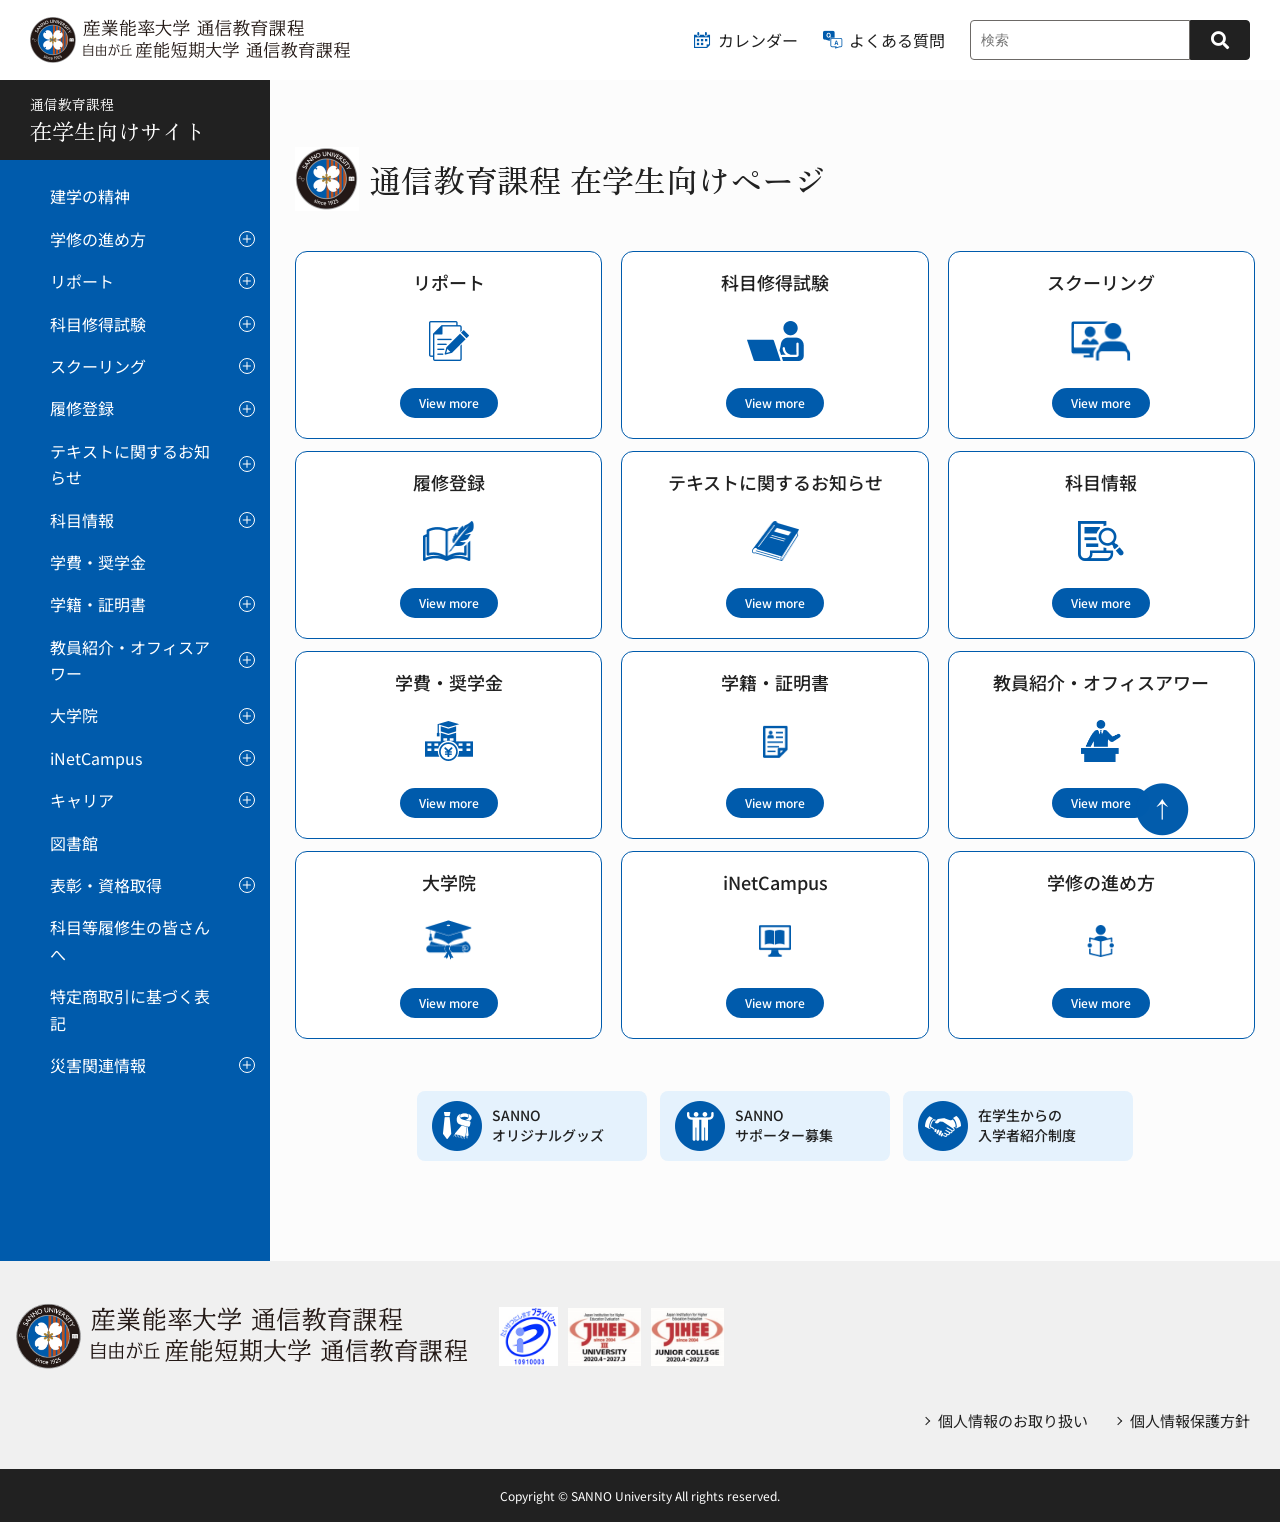
==== tukyo/tukyo_current/index.html @ fc16f542 "first commit" ====
<!DOCTYPE html>
<html>
<head>
<meta charset="utf-8">
<meta name="viewport" content="width=device-width,initial-scale=1">

<meta name="copyright" content="Copyright &copy; SANNO University. All rights reserved.">
<meta http-equiv="X-UA-Compatible" content="IE=Edge">

<meta name="description" content="本気で卒業をめざすなら卒業率トップクラスのSANNOで！卒業率は約7割！スクーリングは土日2日間完結型で、忙しい社会人の方も都合に合わせて学習できるオンライン学習も充実。基本費用を全て含めた年間20万円のリーズナブルな学費！" />
<meta name="keywords" content="産業能率大学,産能大学,産能大,自由が丘産能短期大学,自由が丘産能短大,産能短大,SANNO,マネジメント,ビジネス,スキルアップ,卒業率,学費,オンライン" />
<meta name="copyright" content="" />

<title>｜通信教育課程 | 産業能率大学・自由が丘産能短期大学</title>
<meta property="og:title" content="まずは2年間チャレンジ！｜通信教育課程 | 産業能率大学・自由が丘産能短期大学" />
<meta property="og:type" content="website" />
<meta property="og:description" content="本気で卒業をめざすなら卒業率トップクラスのSANNOで！卒業率は約7割！スクーリングは土日2日間完結型で、忙しい社会人の方も都合に合わせて学習できるオンライン学習も充実。基本費用を全て含めた年間20万円のリーズナブルな学費！" />
<meta property="og:url" content="/index.html" />
<meta property="og:image" content="cpir4n00000000og-img/20240308_SANNO_1054_OGP2.jpg" />
<meta property="og:site_name" content="通信教育課程 | 産業能率大学・自由が丘産能短期大学" />
<meta name="twitter:card" content="summary_large_image" />
<meta name="twitter:description" content="本気で卒業をめざすなら卒業率トップクラスのSANNOで！卒業率は約7割！スクーリングは土日2日間完結型で、忙しい社会人の方も都合に合わせて学習できるオンライン学習も充実。基本費用を全て含めた年間20万円のリーズナブルな学費！" />
<meta name="twitter:title" content="まずは2年間チャレンジ！｜通信教育課程 | 産業能率大学・自由が丘産能短期大学" />
<meta name="twitter:image" content="https://www.sanno.ac.jp/cpir4n00000000og-img/20240308_SANNO_1054_OGP.jpg" />
<meta name="viewport" content="width=device-width, initial-scale=1">
<meta name="author" content="SANNO University">
<meta name="format-detection" content="telephone=no">







<script src="https://code.jquery.com/jquery-3.7.0.min.js" integrity="sha256-2Pmvv0kuTBOenSvLm6bvfBSSHrUJ+3A7x6P5Ebd07/g=" crossorigin="anonymous"></script>

<link rel="preconnect" href="https://fonts.googleapis.com">
<link rel="preconnect" href="https://fonts.gstatic.com" crossorigin>
<link href="https://fonts.googleapis.com/css2?family=Noto+Sans+JP:wght@400;500;600;700&family=Noto+Serif+JP:wght@400;500;600;700&family=Roboto:wght@400;500;700&family=M+PLUS+1p:wght@400;500;600;700&family=Zen+Old+Mincho:wght@400;500;600;700&display=swap" rel="stylesheet">
<link href="https://use.fontawesome.com/releases/v5.15.4/css/all.css" rel="stylesheet">



<link rel="stylesheet" type="text/css" href="/tukyo/css/ress.css" media="all">

<!--<link rel="stylesheet" type="text/css" href="/tukyo/css/megamenu.css">-->
<link rel="stylesheet" type="text/css" href="/tukyo/css/style.css" media="all">
<link rel="stylesheet" media="screen and (max-width: 767px)" href="/tukyo/css/style_sp.css" type="text/css" />
<link rel="stylesheet" type="text/css" href="/tukyo/css/hf.css" media="all">
<link rel="stylesheet" media="screen and (max-width: 767px)" href="/tukyo/css/hf_sp.css" type="text/css" />

<link rel="stylesheet" type="text/css" href="/tukyo/css/com.css" media="all">
<link rel="stylesheet" media="screen and (max-width: 767px)" href="/tukyo/css/com_sp.css" type="text/css" />

<link rel="stylesheet" type="text/css" href="/tukyo/tukyo_current/css/current.css" media="all">
<link rel="stylesheet" media="screen and (max-width: 767px)" href="/tukyo/tukyo_current/css/current_sp.css" type="text/css" />

<link rel="stylesheet" type="text/css" href="/tukyo/tukyo_current/css/sidemenu.css" media="all">
    

<link rel="stylesheet" href="/tukyo/css/print.css" media="print" />


<!--Media_UserAgent-->
<script src="https://cdn.jsdelivr.net/npm/viewport-extra@2.0.1/dist/iife/viewport-extra.min.js" defer></script>
<script>
    document.addEventListener('DOMContentLoaded', function() {
        var ua = navigator.userAgent
        var isSmartPhone = ua.indexOf('iPhone') > -1 ||
            (ua.indexOf('Android') > -1 && ua.indexOf('Mobile') > -1)
        var isTablet = !isSmartPhone && (
            ua.indexOf('iPad') > -1 ||
            (ua.indexOf('Macintosh') > -1 && 'ontouchend' in document) ||
            ua.indexOf('Android') > -1
        )
        if (isTablet) ViewportExtra.setContent({ minWidth: 1360 })
        })
</script>

<script type="text/javascript" src="/tukyo/common/hf.js"></script>

</head>

<body>



<!--<script>header();</script>-->

<header class="global_head">
    <div class="header_cont">
        <a href="" class="header_logo"><img src="/tukyo/tukyo_current/img/common/h_logo.png" alt=""></a>
        <ul class="h_links">
            <li><a href="" class="h_link01"><span><img src="/tukyo/tukyo_current/img/common/h_calendar.png" alt=""></span>カレンダー</a></li>
            <li><a href="" class="h_link02"><span><img src="/tukyo/tukyo_current/img/common/h_faq.png" alt=""></span>よくある質問</a></li>
        </ul>
        <div id="sb-search" class="sb-search">
            <form method="get" action="https://www.google.co.jp/search" class="searchform">
              <input class="sb-search-input " onkeyup="buttonUp();" placeholder="検索" onblur="monkey();" type="search" value="" name="q" id="search">
                    <input type="hidden" name="ie" value="UTF-8">
                    <input type="hidden" name="oe" value="UTF-8">
                    <input type="hidden" name="hl" value="ja">
                    <input type="hidden" name="sitesearch" value="www.sanno.ac.jp/tukyo/tukyo_current">
                    <button type="submit" class="sb-search-submit">
                        <i class="fa fa-search"></i>
                </button>
            </form>
        </div>
    </div>
</header>

<aside id="sidemenu" class="scroll">
    
    
    <div class="btn-menu_wrap">
    <button class="btn-menu" aria-label="メニューを開く">
        <span></span>
        <span></span>
        <span></span>
    </button>
    </div>
    
    
    
    <nav id="global-nav">
        <div class="sidemenu_heading">
            <p class="tit"><span>通信教育課程</span>在学生向けサイト</p>
        </div>
        <ul>
            <li><a href="#">建学の精神</a></li>
            <li class="sub-menu">
                <a href="" class="sub-menu-head">学修の進め方<span class="sub-menu-head_ic"></span></a>
                <ul class="sub-menu-nav">
                    <li><a href="">教育方針3つのポリシー</a>
                        <ul>
                            <li><a href="">大学</a></li>
                            <li><a href="">短大</a></li>
                        </ul>
                    </li>
                    <li><a href="">通信教育での学修</a>
                        <ul>
                            <li><a href="">スタートアップガイド</a></li>
                            <li><a href="">学習のしおり</a></li>
                            <li><a href="">シラバス</a></li>
                            <li><a href="">学習計画の作り方</a></li>
                            <li><a href="">単位習得方法と卒業要件</a></li>
                        </ul>
                    </li>
                    <li><a href="">研究倫理教育</a></li>
                </ul>
            </li>
            <li class="sub-menu">
                <a href="#" class="sub-menu-head">リポート<span class="sub-menu-head_ic"></span></a>
                <ul class="sub-menu-nav">
                    <li><a href=""></a></li>
                    <li><a href=""></a></li>
                </ul>
            </li>
            <li class="sub-menu">
                <a href="" class="sub-menu-head">科目修得試験<span class="sub-menu-head_ic"></span></a>
                <ul class="sub-menu-nav">
                    <li><a href=""></a></li>
                    <li><a href=""></a></li>
                </ul>
            </li>
            <li class="sub-menu">
                <a href="" class="sub-menu-head">スクーリング<span class="sub-menu-head_ic"></span></a>
                <ul class="sub-menu-nav">
                    <li><a href=""></a></li>
                    <li><a href=""></a></li>
                </ul>
            </li>
            <li class="sub-menu">
                <a href="" class="sub-menu-head">履修登録<span class="sub-menu-head_ic"></span></a>
                <ul class="sub-menu-nav">
                    <li><a href=""></a></li>
                    <li><a href=""></a></li>
                </ul>
            </li>
            <li class="sub-menu">
                <a href="" class="sub-menu-head">テキストに関するお知らせ<span class="sub-menu-head_ic"></span></a>
                <ul class="sub-menu-nav">
                    <li><a href=""></a></li>
                    <li><a href=""></a></li>
                </ul>
            </li>
            <li class="sub-menu">
                <a href="" class="sub-menu-head">科目情報<span class="sub-menu-head_ic"></span></a>
                <ul class="sub-menu-nav">
                    <li><a href=""></a></li>
                    <li><a href=""></a></li>
                </ul>
            </li>
            <li class="sub-menu">
                <a href="" class="sub-menu-head">学費・奨学金</a>
                <ul class="sub-menu-nav">
                    <li><a href=""></a></li>
                    <li><a href=""></a></li>
                </ul>
            </li>
            <li class="sub-menu">
                <a href="" class="sub-menu-head">学籍・証明書<span class="sub-menu-head_ic"></span></a>
                <ul class="sub-menu-nav">
                    <li><a href=""></a></li>
                    <li><a href=""></a></li>
                </ul>
            </li>
            <li class="sub-menu">
                <a href="" class="sub-menu-head">教員紹介・オフィスアワー<span class="sub-menu-head_ic"></span></a>
                <ul class="sub-menu-nav">
                    <li><a href=""></a></li>
                    <li><a href=""></a></li>
                </ul>
            </li>
            <li class="sub-menu">
                <a href="" class="sub-menu-head">大学院<span class="sub-menu-head_ic"></span></a>
                <ul class="sub-menu-nav">
                    <li><a href=""></a></li>
                    <li><a href=""></a></li>
                </ul>
            </li>
            <li class="sub-menu">
                <a href="" class="sub-menu-head">iNetCampus<span class="sub-menu-head_ic"></span></a>
                <ul class="sub-menu-nav">
                    <li><a href=""></a></li>
                    <li><a href=""></a></li>
                </ul>
            </li>
            <li class="sub-menu">
                <a href="" class="sub-menu-head">キャリア<span class="sub-menu-head_ic"></span></a>
                <ul class="sub-menu-nav">
                    <li><a href=""></a></li>
                    <li><a href=""></a></li>
                </ul>
            </li>
            <li><a href="#">図書館</a></li>
            <li class="sub-menu">
                <a href="" class="sub-menu-head">表彰・資格取得<span class="sub-menu-head_ic"></span></a>
                <ul class="sub-menu-nav">
                    <li><a href=""></a></li>
                    <li><a href=""></a></li>
                </ul>
            </li>
            <li><a href="#">科目等履修生の皆さんへ</a></li>
            <li><a href="#">特定商取引に基づく表記</a></li>
            <li class="sub-menu">
                <a href="" class="sub-menu-head">災害関連情報<span class="sub-menu-head_ic"></span></a>
                <ul class="sub-menu-nav">
                    <li><a href=""></a></li>
                    <li><a href=""></a></li>
                </ul>
            </li>
        </ul>
    </nav>
</aside>




 
    <main id="main">
        <div class="inner">
            <div class="top_heading">
                <h1><span><img src="/tukyo/tukyo_current/img/common/logo_unit.png" alt=""></span>通信教育課程 在学生向けページ</h1>
            </div>
            
            
            <ul class="top_links">
                <!--01 リポート-->
                <li><a href="#">
                        <p class="tit match">リポート</p>
                        <div class="ic_img"><img src="/tukyo/tukyo_current/img/top/ic_report.png" alt=""></div>
                        <div class="vmore">View more</div>
                </a></li>
                
                <!--02 科目修得試験-->
                <li><a href="#">
                        <p class="tit match">科目修得試験</p>
                        <div class="ic_img ic_test_img"><img src="/tukyo/tukyo_current/img/top/ic_test.png" alt=""></div>
                        <div class="vmore">View more</div>
                </a></li>
                
                <!--03 スクーリング-->
                <li><a href="#">
                    <p class="tit match">スクーリング</p>
                    <div class="ic_img ic_school_img"><img src="/tukyo/tukyo_current/img/top/ic_schooling.png" alt=""></div>
                    <div class="vmore">View more</div>
                </a></li>
                
                <!--04 履修登録-->
                <li><a href="#">
                    <p class="tit match">履修登録</p>
                    <div class="ic_img ic_regi_img"><img src="/tukyo/tukyo_current/img/top/ic_registration.png" alt=""></div>
                    <div class="vmore">View more</div>
                </a></li>
                
                <!--05 テキストに関するお知らせ-->
                <li><a href="#">
                    <p class="tit match">テキストに関するお知らせ</p>
                    <div class="ic_img ic_text_img"><img src="/tukyo/tukyo_current/img/top/ic_text.png" alt=""></div>
                    <div class="vmore">View more</div>
                </a></li>
                
                <!--06 科目情報-->
                <li><a href="#">
                    <p class="tit match">科目情報</p>
                    <div class="ic_img ic_kamoku_img"><img src="/tukyo/tukyo_current/img/top/ic_kamoku.png" alt=""></div>
                    <div class="vmore">View more</div>
                </a></li>
                
                <!--07 学費・奨学-->
                <li><a href="#">
                    <p class="tit match">学費・奨学金</p>
                    <div class="ic_img ic_tuition_img"><img src="/tukyo/tukyo_current/img/top/ic_tuition.png" alt=""></div>
                    <div class="vmore">View more</div>
                </a></li>
                
                <!--08 学籍・証明書-->
                <li><a href="#">
                    <p class="tit match">学籍・証明書</p>
                    <div class="ic_img"><img src="/tukyo/tukyo_current/img/top/ic_enroll.png" alt=""></div>
                    <div class="vmore">View more</div>
                </a></li>
                
                <!--09 教員紹介・オフィスアワー-->
                <li><a href="#">
                    <p class="tit match">教員紹介・オフィスアワー</p>
                    <div class="ic_img"><img src="/tukyo/tukyo_current/img/top/ic_faculty.png" alt=""></div>
                    <div class="vmore">View more</div>
                </a></li>
                
                <!--10 大学院-->
                <li><a href="#">
                    <p class="tit match">大学院</p>
                    <div class="ic_img ic_graduate_img"><img src="/tukyo/tukyo_current/img/top/ic_graduate.png" alt=""></div>
                    <div class="vmore">View more</div>
                </a></li>
                
                <!--11 iNetCampus-->
                <li><a href="#">
                    <p class="tit match">iNetCampus</p>
                    <div class="ic_img"><img src="/tukyo/tukyo_current/img/top/ic_inet.png" alt=""></div>
                    <div class="vmore">View more</div>
                </a></li>
                
                <!--12 学修の進め方-->
                <li><a href="#">
                    <p class="tit match">学修の進め方</p>
                    <div class="ic_img"><img src="/tukyo/tukyo_current/img/top/ic_studyguide.png" alt=""></div>
                    <div class="vmore">View more</div>
                </a></li>
            </ul>
            
            
            <ul class="btn_links">
                <li><a href="">
                    <div class="btn_links_img"><img src="/tukyo/tukyo_current/img/top/ic_goods.png" alt=""></div>
                    <p>SANNO<br>オリジナルグッズ</p>
                </a></li>
                <li><a href="">
                    <div class="btn_links_img"><img src="/tukyo/tukyo_current/img/top/ic_supporter.png" alt=""></div>
                    <p>SANNO<br>サポーター募集</p>
                </a></li>
                <li><a href="">
                    <div class="btn_links_img"><img src="/tukyo/tukyo_current/img/top/ic_intro.png" alt=""></div>
                    <p>在学生からの<br>入学者紹介制度</p>
                </a></li>
            </ul>
        
        </div>
        
    </main>





<script>footer();</script>

<div class="top_btn_container">
    <div class="top_btn_sub">
        <div id="pageTop"><a href="#"><img src="/tukyo/img/common/page_top.png" alt=""></a></div>
    </div>
</div>

<footer>
    <div class="inner">
        <div class="ft_cont">
            <div class="ft_cont_l">
                <div class="ft_logo"><img src="/tukyo/img/common/h_logo.png" alt="産業能率大学 通信教育課程　自由が丘　産能短期大学　通信教育課程"></div>
                
                <div class="marks">
                    <div class="p_mark"><img src="/tukyo/img/common/privacy.jpg" alt="プライバシーマーク"></div>
                    <div class="jihee"><img src="/tukyo/img/common/jihee01.png" alt="JIHEE"></div>
                    <div class="jihee"><img src="/tukyo/img/common/jihee02.png" alt="JIHEE"></div>
                </div>
                
            </div>
            <div class="ft_cont_r">
                <ul class="ft_menu">
                    <li>
                        <ul class="ft_sub_menu">
                            <li><a href="">個人情報のお取り扱い</a></li>
                            <li><a href="">個人情報保護方針</a></li>
                        </ul>
                    </li>
                </ul>
            </div>
        </div>
    </div>
    
    <div class="copy_right">
        <div class="inner">
            <p>Copyright © SANNO University All rights reserved.</p>
        </div>
    </div>
    
    <div class="btmlinks scroll">
        <ul>
            <li><a href=""><div><img src="/tukyo/img/common/sidelink01.png" alt=""></div><span>資料請求</span></a></li>
            <li><a href=""><div><img src="/tukyo/img/common/sidelink02.png" alt=""></div><span>入学説明会</span></a></li>
            <li><a href=""><div><img src="/tukyo/img/common/sidelink03.png" alt=""></div><span>ネット出願</span></a></li>
        </ul>
    </div>
    
</footer>
<script type="text/javascript" src="/tukyo/js/common.js"></script>
<script type="text/javascript" src="/tukyo/js/top.js"></script>
<!--<script type="text/javascript" src="/tukyo/js/megamenu.js"></script>-->


<script type="text/javascript" src="/tukyo/js/jquery.matchHeight.js"></script>
<script>
    $(function() {
        $('.match').matchHeight();
    });
</script>


<script src="https://cdnjs.cloudflare.com/ajax/libs/velocity/1.5.0/velocity.min.js"></script>
<script src="https://cdnjs.cloudflare.com/ajax/libs/jquery.perfect-scrollbar/0.8.1/js/perfect-scrollbar.jquery.min.js"></script>


<!--<script type="text/javascript" src="/tukyo/js/current.js"></script>-->
<script type="text/javascript" src="/tukyo/tukyo_current/js/menu.js"></script>

</body>
</html>
---- tukyo/css/style.css ----
/*style.css*/

.noticeboard {
    background: rgb(245,229,229);
    background: linear-gradient(90deg, rgba(245,229,229,1) 0%, rgba(245,229,229,1) 30%, rgba(230,238,244,1) 100%);
    opacity: 1;
    height: auto;
    visibility: visible;
}

.noticeboard .noticecont {
    padding: 10px 40px 10px 40px;
    margin: 0 auto;
    display: flex;
    justify-content: flex-start;
    align-items: flex-start;
}

.noticeboard .noticecont .tit {
    margin-right: 20px;
}

.noticeboard .noticecont .tit p {
    display: block;
    width: fit-content;
    padding: 1px 15px 1px 15px;
    font-size: 1.3rem;
    text-align: center;
    line-height: 1.5;
    font-weight: 500;
    color: #fff;
    background-color: #CC3E3A;
    border-radius: 13px;
}

.noticeboard .noticecont .text p {
    font-size: 1.4rem;
    font-weight: 400;
    line-height: 1.5;
}

#closebt {
    display: block;
    width: fit-content;
    font-size: 1.3rem;
    line-height: 1.5;
    margin: 0 0 0 auto;
    border: 1px solid #212121;
    border-radius: 20px;
    padding: 1px 12px 1px 12px;
}

#closebt:hover {
    cursor: pointer;
    opacity: 0.6;
}


/*--------------------------
common
---------------------------*/

* {
    box-sizing: border-box;
}

html {
    font-size: 62.5%;
}

body {
    font-family: 'Noto Sans JP', sans-serif;
    font-weight: 400;
    line-height: normal;
    background-color: #fff;
}

ul {
    list-style-type: none;
}

h1, h2, h3, h4, h5, h6 {
    color: #212121;
    text-transform:none;
    font-family: "Zen Old Mincho", serif;
    font-weight: 500;
    font-style: normal;
    line-height: normal;
}

div, p, a, ul, li, dt, dd, span {
    font-size: 1.6rem;
    font-weight: 400;
    color: #212121;
    text-transform:none;
    font-family: 'Noto Sans JP', sans-serif;
    line-height: normal;
    word-wrap: break-word;
    overflow-wrap: break-word;
}

* {
    box-sizing: border-box;
}

a {
    text-decoration: none;
}

a:link, a:visited {
    text-decoration: none;
}

@media screen and (min-width:768px) {
    a {
        transition : all 0.5s ease 0s;
    }
    a:hover {
        cursor: pointer;
        opacity: 0.6;
        filter: alpha(opacity=60);
        -ms-filter: "alpha(opacity=60)";
        -moz-opacity:0.6;
        -khtml-opacity: 0.6;
    }
    .sp {
        display: none!important;
    }
}

main {
    padding-bottom: 100px;
}

.inner {
    width: 1360px;
    max-width: 100%;
    padding-left: 35px;
    padding-right: 35px;
    margin: 0 auto;
    
}

.bold {
    font-weight: bold;
    font-weight: 600;
}

.red {
    color: #CC3E3A;
}

span.red {
    color: #CC3E3A;
    font-size: 1.0em;
}

.blue {
    color: #005BCB;
}

span.blue {
    color: #005BCB;
    font-size: 1.0em;
}

.inner_nar {
    width: 1000px;
    max-width: 100%;
    padding-left: 20px;
    padding-right: 20px;
    margin: 0 auto;
    
}

img {
    display: block;
    max-width: 100%;
}

@media screen and (min-width:768px) {
    #sp_fixed_menu {
        display: none
    }
    a[href*="tel:"] {
        pointer-events: none;
        cursor: default;
        text-decoration: none !important;
        color: #212121 !important;
    }
}

a.external:after {
    content: '';
    width: 20px;
    height: 16px;
    display: inline-block;
    vertical-align: middle;
    background: url(/img/common/ex_ic.png);
    background-size: contain;
    background-position: center;
    background-repeat: no-repeat;
    margin-left: 10px;
}

.mt0 {
    margin-top: 0!important;
}

.mt5 {
    margin-top: 5px!important;
}

.mt10 {
    margin-top: 10px!important;
}

.mt15 {
    margin-top: 15px!important;
}

.mt20 {
    margin-top: 20px!important;
}

.mt25 {
    margin-top: 25px!important;
}

.mt30 {
    margin-top: 30px!important;
}

.mt35 {
    margin-top: 35px!important;
}

.mt40 {
    margin-top: 40px!important;
}

.mt45 {
    margin-top: 45px!important;
}

.mt50 {
    margin-top: 50px!important;
}

.mt55 {
    margin-top: 55px!important;
}

.mt60 {
    margin-top: 60px!important;
}

.mt65 {
    margin-top: 65px!important;
}

.mt70 {
    margin-top: 70px!important;
}

.mt75 {
    margin-top: 75px!important;
}

.mt80 {
    margin-top: 80px!important;
}

.mt85 {
    margin-top: 85px!important;
}
.mt90 {
    margin-top: 90px!important;
}
.mt95 {
    margin-top: 95px!important;
}
.mt100 {
    margin-top: 100px!important;
}
.mt105 {
    margin-top: 105px!important;
}
.mt110 {
    margin-top: 110px!important;
}
.mt115 {
    margin-top: 115px!important;
}
.mt120 {
    margin-top: 120px!important;
}

.mb0 {
    margin-bottom: 0!important;
}

.mb5 {
    margin-bottom: 5px!important;
}

.mb10 {
    margin-bottom: 10px!important;
}

.mb15 {
    margin-bottom: 15px!important;
}

.mb20 {
    margin-bottom: 20px!important;
}

.mb25 {
    margin-bottom: 25px!important;
}

.mb30 {
    margin-bottom: 30px!important;
}

.mb35 {
    margin-bottom: 35px!important;
}

.mb40 {
    margin-bottom: 40px!important;
}

.mb45 {
    margin-bottom: 46px:!important;
}

.mb50 {
    margin-bottom: 50px!important;
}

.mb55 {
    margin-bottom: 55px!important;
}

.mb60 {
    margin-bottom: 60px!important;
}

.mb65 {
    margin-bottom: 65px!important;
}

.mb70 {
    margin-bottom: 70px!important;
}

.mb75 {
    margin-bottom: 75px!important;
}

.mb80 {
    margin-bottom: 80px!important;
}

.mb90 {
    margin-bottom: 90px!important;
}

.mb100 {
    margin-bottom: 100px!important;
}

.mb110 {
    margin-bottom: 110px!important;
}

.mb120 {
    margin-bottom: 120px!important;
}

.pt0 {
    padding-top: 0!important;
}

.pt5 {
    padding-top: 5px!important;
}

.pt10 {
    padding-top: 10px!important;
}

.pt15 {
    padding-top: 15px!important;
}

.pt20 {
    padding-top: 20px!important;
}

.pt25 {
    padding-top: 25px!important;
}

.pt30 {
    padding-top: 30px!important;
}

.pt35 {
    padding-top: 35px!important;
}

.pt40 {
    padding-top: 40px!important;
}

.pt45 {
    padding-top: 45px!important;
}

.pt50 {
    padding-top: 50px!important;
}

.pt55 {
    padding-top: 55px!important;
}

.pt60 {
    padding-top: 60px!important;
}

.pt65 {
    padding-top: 65px!important;
}

.pt70 {
    padding-top: 70px!important;
}

.pt75 {
    padding-top: 75px!important;
}

.pt80 {
    padding-top: 80px!important;
}

.pt90 {
    padding-top: 90px!important;
}

.pt100 {
    padding-top: 100px!important;
}

.pt110 {
    padding-top: 110px!important;
}

.pt120 {
    padding-top: 120px!important;
}


.pb0 {
    padding-bottom: 0!important;
}

.pb5 {
    padding-bottom: 5px!important;
}

.pb10 {
    padding-bottom: 10px!important;
}

.pb15 {
    padding-bottom: 15px!important;
}

.pb20 {
    padding-bottom: 20px!important;
}

.pb25 {
    padding-bottom: 25px!important;
}

.pb30 {
    padding-bottom: 30px!important;
}

.pb35 {
    padding-bottom: 35px!important;
}

.pb40 {
    padding-bottom: 40px!important;
}

.pb45 {
    padding-bottom: 46px:!important;
}

.pb50 {
    padding-bottom: 50px!important;
}

.pb55 {
    padding-bottom: 55px!important;
}

.pb60 {
    padding-bottom: 60px!important;
}

.pb65 {
    padding-bottom: 65px!important;
}

.pb70 {
    padding-bottom: 70px!important;
}

.pb75 {
    padding-bottom: 75px!important;
}

.pb80 {
    padding-bottom: 80px!important;
}

.pb90 {
    padding-bottom: 90px!important;
}

.pb100 {
    padding-bottom: 100px!important;
}

.pb110 {
    padding-bottom: 110px!important;
}

.pb120 {
    padding-bottom: 120px!important;
}

/*font size*/

.fn12 {
    font-size: 1.2rem;
}

.fn13 {
    font-size: 1.3rem;
}

.fn14 {
    font-size: 1.4rem;
}

.fn15 {
    font-size: 1.5rem;
}

.fn16 {
    font-size: 1.6rem;
}

.fn17 {
    font-size: 1.7rem;
}

.fn18 {
    font-size: 1.8rem;
}

.fn19 {
    font-size: 1.9rem;
}

.fn20 {
    font-size: 2.0rem;
}

.fn21 {
    font-size: 2.1rem;
}

.fn22 {
    font-size: 2.2rem;
}

.cover {
    display: none;
}

.bread {
    padding-top: 10px;
    padding-bottom: 10px;
}

.bread .inner {
    display: flex;
    justify-content: flex-start;
    align-items: center;
}

.bread a,
.bread p {
    font-size: 1.2rem;
    color: #ACACAC;
margin-bottom: 0;
}

.bread p {
    color: #212121;
}

.bread .hyphen {
    display: block;
    width: 30px;
    height: 1px;
    background-color: #ACACAC;
    margin-left: 10px;
    margin-right: 10px;
}

p a:link {
    font-size: 1em;
    color: #005BCB;
    text-decoration: underline;
}

.notes {
    font-size: 1.3rem;
    margin-top: 5px;
}

.image_caption_top {
    font-size: 1.8rem;
    font-weight: 600;
    text-align: center;
    margin-bottom: 30px;
}

.image_caption_bottom {
    font-size: 1.8rem;
    font-weight: 600;
    text-align: center;
    margin-top: 20px;
}

.banWide {
    display: block;
    width: 100%;
    margin: 0 auto;
}
---- tukyo/css/style_sp.css ----
/*style_sp.css*/

.noticeboard .noticecont {
    padding: 10px 15px 10px 15px;
    display: block;
}

.noticeboard .noticecont .tit {
    width: 100%;
    margin: 0 0 7px 0;
}

.noticeboard .noticecont .tit p {
    font-size: 1.2rem;
    line-height: 1.4;
}

.noticeboard .noticecont .text p {
    font-size: 1.2rem;
}

#closebt {
    margin: 7px 0 0 auto;
    font-size: 1.2rem;
    line-height: 1.4;
}

/*-------------------
common
---------------------*/

body {
    overflow-x: hidden;
}

.pc {
    display: none!important;
}

.sp {
    display: block!important;
}

.inner {
    padding-left: 15px;
    padding-right: 15px;
}

.inner_nar {
    padding-left: 15px;
    padding-right: 15px;
}

div, p, a, ul, li, dt, dd, span {
    font-size: 1.4rem;
    font-weight: 400;
    line-height: 1.6;
}

.mt0_sp {
    margin-top: 0!important;
}

.mt5_sp {
    margin-top: 5px!important;
}

.mt10_sp {
    margin-top: 10px!important;
}

.mt15_sp {
    margin-top: 15px!important;
}

.mt20_sp {
    margin-top: 20px!important;
}

.mt25_sp {
    margin-top: 25px!important;
}

.mt30_sp {
    margin-top: 30px!important;
}

.mt35_sp {
    margin-top: 35px!important;
}

.mt40_sp {
    margin-top: 40px!important;
}

.mt45_sp {
    margin-top: 46px!important;
}

.mt50_sp {
    margin-top: 50px!important;
}

.mt55_sp {
    margin-top: 55px!important;
}

.mt60_sp {
    margin-top: 60px!important;
}

.mt65_sp {
    margin-top: 65px!important;
}

.mt70_sp {
    margin-top: 70px!important;
}

.mt75_sp {
    margin-top: 75px!important;
}

.mt80_sp {
    margin-top: 80px!important;
}

.mb0_sp {
    margin-bottom: 0!important;
}

.mb5_sp {
    margin-bottom: 5px!important;
}

.mb10_sp {
    margin-bottom: 10px!important;
}

.mb15_sp {
    margin-bottom: 15px!important;
}

.mb20_sp {
    margin-bottom: 20px!important;
}

.mb25_sp {
    margin-bottom: 25px!important;
}

.mb30_sp {
    margin-bottom: 30px!important;
}

.mb35_sp {
    margin-bottom: 35px!important;
}

.mb40_sp {
    margin-bottom: 40px!important;
}

.mb45_sp {
    margin-bottom: 46px!important;
}

.mb50_sp {
    margin-bottom: 50px!important;
}

.mb55_sp {
    margin-bottom: 55px!important;
}

.mb60_sp {
    margin-bottom: 60px!important;
}

.mb65_sp {
    margin-bottom: 65px!important;
}

.mb70_sp {
    margin-bottom: 70px!important;
}

.mb75_sp {
    margin-bottom: 75px!important;
}

.mb80_sp {
    margin-bottom: 80px!important;
}

.pt0_sp {
    padding-top: 0!important;
}

.pt5_sp {
    padding-top: 5px!important;
}

.pt10_sp {
    padding-top: 10px!important;
}

.pt15_sp {
    padding-top: 15px!important;
}

.pt20_sp {
    padding-top: 20px!important;
}

.pt25_sp {
    padding-top: 25px!important;
}

.pt30_sp {
    padding-top: 30px!important;
}

.pt35_sp {
    padding-top: 35px!important;
}

.pt40_sp {
    padding-top: 40px!important;
}

.pt45_sp {
    padding-top: 46px!important;
}

.pt50_sp {
    padding-top: 50px!important;
}

.pt55_sp {
    padding-top: 55px!important;
}

.pt60_sp {
    padding-top: 60px!important;
}

.pt65_sp {
    padding-top: 65px!important;
}

.pt70_sp {
    padding-top: 70px!important;
}

.pt75_sp {
    padding-top: 75px!important;
}

.pt80_sp {
    padding-top: 80px!important;
}

.pb0_sp {
    padding-top: 0!important;
}

.pb5_sp {
    padding-bottom: 5px!important;
}

.pb10_sp {
    padding-bottom: 10px!important;
}

.pb15_sp {
    padding-bottom: 15px!important;
}

.pb20_sp {
    padding-bottom: 20px!important;
}

.pb25_sp {
    padding-bottom: 25px!important;
}

.pb30_sp {
    padding-bottom: 30px!important;
}

.pb35_sp {
    padding-bottom: 35px!important;
}

.pb40_sp {
    padding-bottom: 40px!important;
}

.pb45_sp {
    padding-bottom: 46px!important;
}

.pb50_sp {
    padding-bottom: 50px!important;
}

.pb55_sp {
    padding-bottom: 55px!important;
}

.pb60_sp {
    padding-bottom: 60px!important;
}

.pb65_sp {
    padding-bottom: 65px!important;
}

.pb70_sp {
    padding-bottom: 70px!important;
}

.pb75_sp {
    padding-bottom: 75px!important;
}

.pb80_sp {
    padding-bottom: 80px!important;
}

/*font size*/

.fn12_sp {
    font-size: 1.2rem;
}

.fn13_sp {
    font-size: 1.3rem;
}

.fn14_sp {
    font-size: 1.4rem;
}

.fn15_sp {
    font-size: 1.5rem;
}

.fn16_sp {
    font-size: 1.6rem;
}

.fn17_sp {
    font-size: 1.7rem;
}

.fn18_sp {
    font-size: 1.8rem;
}

.fn19_sp {
    font-size: 1.9rem;
}

.fn20_sp {
    font-size: 2.0rem;
}

.fn21_sp {
    font-size: 2.1rem;
}

.fn22_sp {
    font-size: 2.2rem;
}

.inner {
    max-width: 100%;
    min-width: 100%;
    padding-left: 15px;
    padding-right: 15px;
}

.cover {
    display: block;
    opacity: 0;
    transition: 0.8s;
}

.bread {
    display: none;
}

.image_caption_top {
    font-size: 1.5rem;
    margin-bottom: 20px;
}

.image_caption_bottom {
    font-size: 1.5rem;
    margin-top: 20px;
}


/*----------------------------------
tag
----------------------------------*/
---- tukyo/css/hf.css ----
/*hf.css*/

/*----------------------------------
menuButton
------------------------------------*/

#menuButton {
    overflow: hidden;
    display: block;
    position: relative;
    z-index: 998;
    width: 75px;
    height: 97px;
    padding: 0;
    background-color: #212121;
    cursor: pointer;
    float: right;
    position: fixed;
    top: 0;
    right: 0;
    margin: 0;
    position: absolute;
}

#menuButton.active {
    background-color: #212121;
}

#menuButton span,
#menuButton::before,
#menuButton::after {
    display: block;
    position: absolute;
    top: -15px;
    bottom: 0;
    left:0;
    right: 0;
    width: 28px;
    height: 2px;
    margin: auto;
    background: #fff;
}
#menuButton span {
    overflow: hidden;
    z-index: 1;
    color: #fff;
}
#menuButton::before {
    z-index: 2;
    transform: translate(0, -8px);
    content: "";
}
#menuButton::after {
    z-index: 2;
    transform: translate(0, 8px);
    content: "";
}

#menuButton span {
    opacity: 1;
    transition: opacity 150ms 50ms;
    padding: 0;
}
#menuButton::before,
#menuButton::after {
    transition: transform 200ms;
}

#menuButton.active span {
    opacity: 0;
    transition: opacity 150ms;
}
#menuButton.active::before {
    transform: rotate(45deg);
}
#menuButton.active::after {
    transform: rotate(-45deg);
}

.menu.add_navi  > ul > li > ul.normal-sub > li {
    margin-right: 0;
    margin-top: 0;
    border: none;
}

.menu.add_navi  > ul > li > ul > li > a {
    color: #fff;
    font-size: 1.4rem;
    padding: 12px 30px 12px 55px;
    display: block;
    position: relative;
    width: 100%;
    border-right: none;
}

.menu.add_navi  > ul > li > ul > li > a:before {
    content: '';
    width: 8px;
    height: 1px;
    border-bottom: 1px solid #fff;
    position: absolute;
    top: 22px;
    left: 40px;
}

.menu.add_navi  > ul > li:hover a span {
    filter: alpha(opacity=100);
    -ms-filter: "alpha(opacity=100)";
    -moz-opacity: 1;
    -khtml-opacity: 1;
    opacity: 1;
}

.menu.add_navi  > ul > li > ul > li {
    position: relative;
}

#menuButton p {
    font-size: 1.3rem;
    font-weight: 400;
    text-align: center;
    color: #fff;
    position: absolute;
    bottom: 18%;
    left: 50%;
    transform: translateX(-50%);
    -webkit-transform: translateX(-50%);
    -ms-transform: translateX(-50%);
}

#menuButton p.close {
    display: none;
    opacity: 0;
    animation-duration: 0.5s;
    animation-name: fade-in;
    -moz-animation-duration: 0.5s;
    -moz-animation-name: fade-in;
    -webkit-animation-duration: 0.5s;
    -webkit-animation-name: fade-in;
}

header.active #menuButton p {
    display: none;
    opacity: 0;
    height: 0;
}

header.active #menuButton p.close {
    display: block;
    opacity: 1;
    height: auto;
}


/*----------------------------------
ãƒ˜ãƒƒãƒ€ãƒ¼å…¨ä½“
------------------------------------*/

header {
    width: 100%;
/*    height: 97px;*/
    transition: 0.5s;
    z-index: 101;
/*    position: relative;*/
    position: fixed;
    top: 0;
}
  
header.hide {
    transform: translateY(-65px);
}

.page_head_wrap {
    transition: 0.5s;
    z-index: 97;
    background-color: rgba(255,255,255,1);
    width: 100%;
    padding: 0 0 0 0;
    margin: 0 auto;
/*    position: fixed;*/
    position: relative;
    top: 0;
    margin: 0 auto;
    width: 100%;
    padding: 0 75px 0 75px;
}

.active .page_head_wrap {
    
}

.h_top {
    width: 100%;
    max-width: 100%;
/*    max-width: 1360px;*/
    margin: 0 auto;
    padding-left: 20%;
    display: flex;
    justify-content: space-between;
    justify-content: flex-end;
}

.h_logo {
    display: block;
    max-width: 376px;
    width: 22%;
    margin-left: 35px;
    position: absolute;
    top: 50%;
    left: 0%;
    transform: translateY(-50%);
    -webkit-transform: translateY(-50%);
    -ms-transform: translateY(-50%);
    z-index: 10;
}

.h_logo img {
    display: block;
    width: 100%;
}

.h_top_links {
    display: flex;
    justify-content: flex-end;
    align-items: center;
    height: 44px;
}

.h_top_bt > a {
    color: #fff;
    background-color: #404040;
    font-size: 1.3rem;
    font-weight: 400;
    display: flex;
    justify-content: center;
    align-items: center;
    padding: 0 12px 0 12px;
    height: 100%;
    margin-right: 2px;
}

.h_top_link > a {
    font-size: 1.3rem;
    font-weight: 500;
    display: flex;
    justify-content: center;
    align-items: center;
    padding: 0 0 0 0;
    margin: 0 10px 0 10px;
    height: 100%;
    position: relative;
    transition : all 0.4s ease 0s;
}

.h_top_link > a span {
    font-size: 1.3rem;
    font-weight: 500;
    color: #212121;
}

.h_top_link > a:hover {
    opacity: 1;
}

.h_top_link > a:hover span {
    color: #005BAC;
}

.h_top_link > a img {
    display: inline-block;
    width: 16px;
    margin-right: 5px;
    margin-top: 2px;
}

.h_top_link > button {
    font-size: 1.3rem;
    font-weight: 500;
    display: flex;
    justify-content: center;
    align-items: center;
    padding: 0 0 0 0;
    margin: 0 10px 0 10px;
    height: 100%;
    position: relative;
}

.h_top_link > button span {
    font-size: 1.3rem;
    font-weight: 500;
    transition : all 0.4s ease 0s;
}

.h_top_link > button:hover {
    opacity: 1;
}

.h_top_link > button:hover span {
    opacity: 1;
    color: #005BAC;
}

.h_top_link > button img {
    display: inline-block;
    width: 16px;
    margin-right: 5px;
    margin-top: 2px;
}

.h_search {
    padding-right: 10px;
}

.h_top_link.h_inet a {
    background: #fff;
    border: 1px solid #212121;
    display: flex;
    justify-content: center;
    align-items: center;
    line-height: 1;
    padding: 2px 10px 2px 10px;
    border-radius: 22px;
    height: 35px;
    transition : all 0.4s ease 0s;
}

.h_top_link.h_inet a:hover {
    border: 1px solid #005BAC;
}


/*----------------------------------
Main Navi
------------------------------------*/

.main_navi #menuButton {
    display: none!important;
}

.main_navi {
    width: 100%;
/*    max-width: 1360px;*/
    padding-left: 20%;
    margin: 0 auto;
    position: relative;
}

.main_navi ul.page_navi {
    display: -webkit-flex;
    display: flex;
    justify-content: flex-end;
    align-items: center;
    width: 100%;
    height: 53px;
    z-index: 99;
}

.main_navi ul.page_navi > li {
    height: 100%;
}

.main_navi ul.page_navi > li > a {
    display: block;
    height: auto;
    padding: 15px 0 10px 0;
    color: #212121;
    position: relative;
    text-align: center;
    transition: .3s;
}


.main_navi ul.page_navi > li > a > span {
    width: 100%;
    height: 100%;
    display: block;
    font-size: 1.6rem;
    color: #212121;
    font-weight: 500;
    line-height: 1.3;
    width: 100%;
    padding-left: 15px;
    padding-right: 15px;
    font-family: "Zen Old Mincho", serif;
    font-weight: 700;
    font-style: normal;
    white-space: nowrap;
}

.main_navi ul.page_navi > li > a > span {
    border-right: 1px solid rgba(33,33,33,0.2);
}

.main_navi ul.page_navi > li:last-child > a > span {
    border-right: none;
}

.main_navi ul.page_navi > li > a:hover {
    opacity: 1!important;
    
}

.main_navi ul.page_navi > li > a:hover span {
    opacity: 1!important;
    color: #005BAC;
}

.main_navi ul.page_navi > li > a::after {
    content: '';
    position: absolute;
    left: 0;
    bottom: 0;
    width: 100%;
    height: 2px;
    background-color: #005BAC;
    transform: scaleX(0);
    transform-origin: left center;             /* â† å·¦ç«¯ã‹ã‚‰ä¼¸ã³ã‚‹ */
    transition: transform .35s cubic-bezier(.22,.61,.36,1);
}

.main_navi ul.page_navi > li > a:hover::after {
    transform: scaleX(1);
}
    
.main_navi > ul > li > ul {
    box-sizing: border-box;
    width: 100vw;
    background: rgba(255,255,255,0.95);
    position: absolute;
    left: 50%;
    transform: translateX(-50%);
    -webkit-transform: translateX(-50%);
    -ms-transform: translateX(-50%);
    display: none;
}

.main_navi > ul > li > ul > li:first-child {
    max-width: 1330px;
    padding: 40px 20px 35px 20px;
    margin: 0 auto;
}

.main_navi > ul > li > ul > li .tit {
    font-size: 2.8rem;
    font-family: "Zen Old Mincho", serif;
    font-weight: 500;
    font-style: normal;
    padding-bottom: 15px;
    color: #212121;
}

.main_navi > ul > li > ul > li .tit:before {
    content: '';
    display: inline-block;
    width: 18px;
    height: 18px;
    background-image: url(/img/common/main_ch_menu_tit.png);
    background-position: center;
    background-repeat: no-repeat;
    background-size: contain;
    margin-right: 10px;
    margin-top: -4px;
}

.main_navi > ul > li > ul > li .tit:hover {
    cursor: pointer;
    opacity: 0.6;
    filter: alpha(opacity=60);
    -ms-filter: "alpha(opacity=60)";
    -moz-opacity:0.6;
    -khtml-opacity: 0.6;
}

.main_navi > ul > li > ul > li ul.main_ch_menu {
    border-top: 2px solid rgba(2,0,0,0.6);
    display: flex;
    justify-content: space-between;
    flex-wrap: wrap;
    padding-top: 20px;
}

.main_navi > ul > li > ul > li ul.main_ch_menu:after {
    content:"";
    display: block;
    width: 31%;
}

.main_navi > ul > li > ul > li ul.main_ch_menu > li {
    width: 31%;
}

.main_navi > ul > li > ul > li ul.main_ch_menu > li > a {
    font-size: 1.4rem;
    padding: 12px 30px 12px 5px;
    border-bottom: 1px solid rgba(2,0,0,0.2);
    position: relative;
    color: #212121;
}

@media screen and (min-width:768px) {
    .main_navi > ul > li > ul > li ul.main_ch_menu > li > a:hover {
        cursor: pointer;
        opacity: 1;
        filter: alpha(opacity=60);
        -ms-filter: "alpha(opacity=60)";
        -moz-opacity:0.6;
        -khtml-opacity: 0.6;
        color: #005BAC;
    }
}


.main_navi > ul > li > ul > li ul.main_ch_menu > li > a:after {
    content: '';
    display: block;
    width: 18px;
    height: 12px;
    background-image: url(/img/common/main_ch_menu_item_ar.png);
    background-position: center;
    background-repeat: no-repeat;
    background-size: contain;
    position: absolute;
    top: 50%;
    right: 0;
    margin-top: -6px;
}

.main_navi > ul > li > ul > li ul.main_ch_menu > li.g_ch > a {
    border-bottom: none;
}

.main_navi > ul > li > ul > li ul.main_ch_menu > li > ul > li a {
    padding: 7px 5px 7px 30px;
    font-size: 1.4rem;
    position: relative;
    color: #212121;
    transition : all 0.5s ease 0s;
}

.main_navi > ul > li > ul > li ul.main_ch_menu > li > ul > li a:before {
    content: '';
    width: 15px;
    height: 1px;
    background-color: #212121;
    position: absolute;
    left: 0;
    top: 18px;
}

.main_navi > ul > li > ul > li ul.main_ch_menu > li > ul > li a:hover {
    color: #005BAC;
}

.main_navi > ul > li > ul > li ul.main_ch_menu > li > ul {
    padding-bottom: 8px;
    border-bottom: 1px solid rgba(2,0,0,0.2);
}



/*---------------------------------------------
Add Navi
  ---------------------------------------------*/


.menu-container > .menu.add_navi {
    transition: all 0.1s;
    width: 100%;
    min-width: 100%;
    -webkit-overflow-scrolling: touch;
    height: 0;
}

.header_menu.active .menu-container > .menu.add_navi {
    height: 100%;
}

.menu.add_navi  > ul > li > a > span {
    border-right: none;
    padding: 0;
    font-size: 1.5rem;
    font-weight: 400;
    color: #fff;
    display: block;
    position: relative;
}

header.active {
    overflow: auto;
    height: 100%;
}

.page_head .add_navi  {
    display: block;
    padding-right: 0;
}

.add_navi ul.page_navi > li {
    width: 100%;
    padding: 0;
    padding: 0 25px 0 25px;
    border-bottom: 1px solid rgba(255,255,255,0.2);
    display: none;
}

.menu-container > .menu.add_navi > ul.show-on-mobile > li {
    display: block;
}

.add_navi ul.page_navi > li:last-of-type {
    border-bottom: none;
}

.add_navi ul.page_navi > li > a {
    width: 100%;
    color: #0D0D0D;
    text-align: left;
    padding: 15px 0 15px 0;
    position: relative;
}

.add_navi ul.page_navi li.single > a {
    width: 100%;
    border-right: none;
}

.add_navi ul.page_navi li span.icon {
    position: relative;
    width: 50px;
    height: 100%;
    position: absolute;
    right: 25px;
    top: 0;
}

/*
ul.page_navi li span.icon:before {
    content: '';
    width: 16px;
    height: 16px;
    background-image: url(/img/common/sp_menu_ar.png);
    background-size: contain;
    background-repeat: no-repeat;
    position: absolute;
    top: 20px;
    right: 0;
}
*/

.add_navi ul.page_navi li span.icon.open:after {
    top: 23px;
    transform: rotate(-45deg);
}

.menu.add_navi > ul > li > ul.normal-sub {
    width: calc(100% + 50px);
    margin: 0 -25px;
    
}

@media screen and (min-width:768px) {
    .menu.add_navi > ul > li > ul.normal-sub {
        display: block!important;
    }
}


/*---------------------------------------------
add_navi
add_navi_cont
  ---------------------------------------------*/


.menu-container > .menu.add_navi > div {
/*    transition: all 0.2s;*/
    height: 0;
/*
    display: none;
    opacity: 0;
*/
}

.menu-container > .menu.add_navi > div > .inner {
    display: none;
    opacity: 0;
}

.menu-container > .menu.add_navi > div.show-on-mobile > .inner {
    display: block;
    opacity: 1;
    width: 1360px;
    max-width: 100%;
    padding-left: 35px;
    padding-right: 35px;
    margin: 0 auto;
}

.menu-container > .menu.add_navi > div.show-on-mobile {
    transform:translateY(0px);
    box-sizing: border-box;
    width: 100%;
/*    max-width: 1440px;*/
    height: 100vh;
    background-color: #EDF0F4;
    position: absolute;
    position: fixed;
    top: 0;
    right: 0;
    left: 0;
    overflow: auto;
    overflow-y: scroll;
    -webkit-overflow-scrolling: touch;
    z-index: 9999;
    margin-top: 0;
    padding: 40px 0 150px 0;
    
    
    display: block;
    opacity: 1;
    animation-duration: 0.5s;
    animation-name: fade-in;
    -moz-animation-duration: 0.5s;
    -moz-animation-name: fade-in;
    -webkit-animation-duration: 0.5s;
    -webkit-animation-name: fade-in;
}

.menu-container > .menu.add_navi > div.show-on-mobile::-webkit-scrollbar{
  display: none;
}


@keyframes fade-in {
    0% {
        display: none;
        opacity: 0;
    }

    1% {
        display: block;
        opacity: 0;
    }

    100% {
        display: block;
        opacity: 1;
    }
}

.adnavi_logo {
    display: block;
    width: 375px;
}

ul.adnavi_menu01 {
    display: flex;
    justify-content: flex-start;
    flex-wrap: wrap;
    margin-top: 50px;
    margin-bottom: 15px;
}

ul.adnavi_menu01 li {
    width: 180px;
    margin-right: 12px;
    margin-bottom: 15px;
}

ul.adnavi_menu01 li a {
    display: flex;
    justify-content: center;
    align-items: center;
    width: 100%;
    height: 40px;
    background-color: rgba(255,255,255,0.9);
    text-align: center;
    font-size: 1.4rem;
    font-weight: 500;
    border-radius: 22px;
    color: #212121;
    transition : all 0.4s ease 0s;
}

ul.adnavi_menu01 li a:hover {
    opacity: 1;
    background-color: #005BAC;
    color: #fff;
}

ul.adnavi_menu02 {
    display: flex;
    justify-content: flex-start;
    align-items: center;
    margin-bottom: 25px;
}

ul.adnavi_menu02 li.ic_link {
    margin-right: 30px;
}

ul.adnavi_menu02 li.ic_link a img {
    display: block;
    width: 52px;
    margin: 0 auto;
}

ul.adnavi_menu02 li.ic_link a span {
    display: block;
    text-align: center;
    font-size: 1.4rem;
    line-height: 1.6;
    font-weight: 400;
    color: #005BAC;
    margin-top: 5px;
}

ul.adnavi_menu02 li.adnavi_inet {
    margin-left: 30px;
}

ul.adnavi_menu02 li.adnavi_inet a {
    border: 1px solid #005BAC;
    background: #fff;
    display: flex;
    justify-content: center;
    align-items: center;
    width: 180px;
    height: 44px;
    border-radius: 4px;
}

ul.adnavi_menu02 li.adnavi_inet a span {
    font-size: 1.4rem;
    color: #005BAC;
    text-align: center;
}


/*æ¤œç´¢ãƒœãƒƒã‚¯ã‚¹*/

.adnavi_search.sp {
    display: none;
}

ul.adnavi_menu02 li.adnavi_search {
    width: 500px;
    max-width: 100%;
}

.adnavi_search form {
    box-sizing: border-box;
    display: flex;
    width: 100%;
}

.adnavi_search input[type="text"]{
    background: #fff;
    border: none;
    width: 440px;
    max-width: 100%;
    width: 100%;
    height: 44px;
    padding: 0 20px;
    font-size: 1.4rem;
    border-top-left-radius: 4px;
    border-bottom-left-radius: 4px;
}

.adnavi_search input[type="text"]:focus {
    outline: 0;
}

.adnavi_search span.search_bt {
    display: block;
    width: 60px;
    height: 44px;
    background: #000;
    border-top-right-radius: 4px;
    border-bottom-right-radius: 4px;
    overflow: hidden;
    position: relative;
    border: 1px solid #000;
}

.adnavi_search input[type="submit"]{
    cursor: pointer;
    border: none;
    outline : none;
    width: 100%;
    height: 100%;
    position: relative;
    z-index: 1;
}

.adnavi_search span.search_bt:before {
    content: '';
    width: 16px;
    height: 16px;
    background-image: url(/img/common/loupe_wh.png);
    background-size: contain;
    background-repeat: no-repeat;
    position: absolute;
    top: 50%;
    left: 50%;
    transform: translate(-50%, -50%);
    -webkit-transform: translate(-50%, -50%);
    -ms-transform: translate(-50%, -50%);
}

/*æ¤œç´¢ãƒœãƒƒã‚¯ã‚¹*/
ul.adnavi_menu03 {
    display: flex;
    justify-content: flex-start;
    flex-wrap: wrap;
    margin-bottom: 40px;
}

ul.adnavi_menu03 li {
    width: 24%;
    max-width: 236px;
    height: 50px;
    margin-right: 10px;
    margin-bottom: 10px;
}

ul.adnavi_menu03 li a {
    width: 100%;
    height: 100%;
    background-color: #005BAC;
    font-size: 1.4rem;
    line-height: 1.3;
    font-weight: 400;
    text-align: center;
    color: #fff;
    display: flex;
    justify-content: center;
    align-items: center;
    padding-left: 10px;
    padding-right: 10px;
    transition : all 0.4s ease 0s;
    border: 2px solid;
    border-color: #005BAC;
}

ul.adnavi_menu03 li a:hover {
    opacity: 1;
    background-color: #fff;
    color: #005BAC;
}

ul.adnavi_menu04 {
    display: flex;
    justify-content: space-between;
    flex-wrap: wrap;
}

ul.adnavi_menu04::before{
    content:"";
    display: block;
    width: 270px;
    
    order:1;
}

ul.adnavi_menu04::after{
    content:"";
    display: block;
    width: 270px;
    
}

ul.adnavi_menu04 > li {
    width: 270px;
    
    margin-bottom: 60px;
}

ul.adnavi_menu04 > li > a {
    display: block;
    font-size: 1.8rem;
    font-family: "Zen Old Mincho", serif;
    font-weight: 500;
    font-style: normal;
    color: #212121;
    position: relative;
    padding-bottom: 10px;
    border-bottom: 1px solid rgba(33,33,33,0.6);
    transition : all 0.4s ease 0s;
}

ul.adnavi_menu04 > li > a:hover {
    opacity: 1;
    color: #005BAC;
}

ul.adnavi_menu04 > li > a:before {
    content: '';
    display: inline-block;
    vertical-align: middle;
    width: 16px;
    height: 16px;
    background-image: url(/tukyo/img/common/adnavi_menu04_ar01.png);
    background-size: contain;
    background-repeat: no-repeat;
    margin-right: 12px;
    margin-top: -4px;
/*
    position: absolute;
    top: 7px;
    left: 0;
*/
}

ul.adnavi_menu04 > li > ul > li {
    border-bottom: 1px solid rgba(33,33,33,0.2);
    padding-left: 5px;
}

ul.adnavi_menu04 > li > ul > li:last-of-type {
    border-bottom: none;
}

ul.adnavi_menu04 > li > ul > li > a {
    display: block;
    position: relative;
    font-size: 1.4rem;
    line-height: 1.5;
    color: #212121;
    padding: 10px 5px 10px 20px;
    transition : all 0.4s ease 0s;
}

ul.adnavi_menu04 > li > ul > li > a:hover {
    opacity: 1;
    color: #005BCB;
}

ul.adnavi_menu04 > li > ul > li > a:before {
    content: '';
    display: inline-block;
    vertical-align: middle;
    width: 13px;
    height: 10px;
    background-image: url(/tukyo/img/common/adnavi_menu04_ar02.png);
    background-size: contain;
    background-repeat: no-repeat;
    position: absolute;
    top: 16px;
    left: 0;
}

ul.adnavi_menu04 > li > ul > li > ul > li {
    margin-bottom: 8px;
}

ul.adnavi_menu04 > li > ul > li > ul > li a {
    font-size: 1.3rem;
    color: #212121;
    padding-left: 25px;
    margin-left: 30px;
    position: relative;
    transition : all 0.4s ease 0s;
}

ul.adnavi_menu04 > li > ul > li > ul > li a:before {
    content: '';
    display: inline-block;
    vertical-align: middle;
    width: 10px;
    height: 1px;
    background-color: #212121;
    position: absolute;
    top: 10px;
    left: 0;
}

ul.adnavi_menu04 > li > ul > li > ul > li a:hover {
    opacity: 1;
    color: #005BCB;
}

ul.adnavi_menu04 > li.box_links > a {
    height: 50px;
    display: flex;
    justify-content: flex-start;
    align-items: center;
    border: 1px solid rgba(33,33,33,0.3);
    padding: 0 20px 0 20px;
    margin-bottom: 10px;
    transition : all 0.4s ease 0s;
}

ul.adnavi_menu04 > li.box_links > a:hover {
    border: 1px solid #005BCB;
    background-color: rgba(255,255,255,0.2);
}

ul.adnavi_menu04 > li.box_links > a:before {
    content: none;
}

ul.adnavi_menu04 > li.box_links > a img {
    display: block;
    width: 16px;
    margin-right: 10px;
}

ul.adnavi_menu04 > li.box_links > a span {
    font-size: 1.4rem;
    color: #212121;
}

/*---------------------------------------------
Responsive
---------------------------------------------*/

@media screen and (min-width:1191px) and (max-width:1240px) {
    .scroll .main_navi ul.page_navi > li > a > span,
    .main_navi ul.page_navi > li > a > span {
        font-size: 1.5rem;
    }
}

@media screen and (min-width:768px) and (max-width:1190px) {
    .scroll .h_top_link a {
        display: flex;
        flex-direction: column;
        align-items: center;
        justify-content: center;
    }
    .scroll .h_top_link a span {
        font-size: 1.1rem;
        line-height: 1.4;
        display: block;
        text-align: center;
    }
    .scroll .h_top_link a img {
        margin: 3px auto 2px;
    }
    .scroll .h_top_link button {
        display: flex;
        flex-direction: column;
        align-items: center;
        justify-content: center;
    }
    .scroll .h_top_link button span {
        font-size: 1.1rem;
        display: block;
        text-align: center;
    }
    .scroll .h_top_link button img {
        margin: 0 auto 2px;
    }
    .scroll .h_top_link.h_search button img {
        margin: 2px auto 0;
    }
    .scroll .h_top_link.h_search button span {
        line-height: 1.18;
        padding-top: 2px;
    }
    .scroll .h_top_bt > a {
        font-size: 1.2rem;
        padding: 0 6px 0 6px;
    }
    .scroll .h_logo {
        width: 15%;
    }
    .scroll .h_top {
        padding-left: 15%;
    }
    .scroll .main_navi {
        padding-left: 0;
    }
    .scroll .main_navi ul.page_navi > li > a > span
    .main_navi ul.page_navi > li > a > span {
        padding-left: 10px;
        padding-right: 10px;
        font-size: 1.4rem;
    }
    
}

@media screen and (min-width:768px) and (max-width:900px) {
    .scroll .h_top_link a span {
        display: none;
    }
    .scroll .h_top_link button span {
        display: none;
    }
    .scroll .h_logo {
        top: 25%;
    }
    .scroll .main_navi ul.page_navi > li > a > span {
        font-size: 1.4rem;
        padding-left: 7px;
        padding-right: 7px;
    }
    
}


@media screen and (min-width:768px) and (max-width:800px) {
    .scroll .main_navi ul.page_navi > li > a > span {
        font-size: 1.3rem;
    }
    .scroll .h_top_bt > a {
        font-size: 1.1rem;
    }
}


/*---------------------------------------------
header action
---------------------------------------------*/

@media screen and (min-width:768px) {
    #menuButton {
        height: 80px;
        transition: all 0.3s ease;
    }
    .scroll #menuButton {
        height: 97px;
    }
    header.active #menuButton {
        height: 97px;
    }
    .main_navi {
        display: none;
    }
    .scroll .main_navi {
        display: block;
    }
    .h_top_links {
        height: 80px;
        transition: all 0.3s ease;
    }
    .scroll .h_top_links {
        height: 44px;
    }
    .h_top_bt {
        height: 44px;
        display: none;
        transition: all 0.5s ease;
    }
    .scroll .h_top_bt {
        display: block;
    }
    .h_logo {
        top: 36%;
    }
/*
    .scroll .h_logo {
        top: 25%;
    }
*/
    
    
}


@keyframes height {
    0% {
        height: 80px;
    }
    100% {
        height: 44px;
    }
}





/*---------------------------------------------
767pxä»¥ä¸‹
---------------------------------------------*/

@media screen and (max-width: 767px) {
    .main_navi {
        display: none!important;
    }
}

/*---------------------------------------------
FOOTER
---------------------------------------------*/

footer {
    padding-top: 40px;
    background-color: #f0f0f0;
}

footer .inner {
    width: 1310px;
}

.ft_cont {
    display: flex;
    flex-direction: column;
    justify-content: space-between;
    gap: 30px;
}

.ft_cont_l {
    display: flex;
    align-items: center;
    gap: 30px;
    width: 100%;
}

.ft_cont_r {
    width: 100%;
}

.ft_logo {
    width: 454px;
    max-width: 100%;
}

.ft_sns {
    display: flex;
    
}

.ft_sns > a {
    display: block;
    width: 34px;
    margin-right: 12px;
}

.ft_campus {
    margin-bottom: 30px;
}

.ft_campus p {
    font-size: 1.4rem;
    line-height: 1.5;
}

.ft_campus .ft_campus_tit {
    font-size: 1.6rem;
    font-weight: 600;
    margin-bottom: 10px;
}

.ft_campus li {
    width: 32%;
}

.ft_campus li p {
    font-size: 1.4rem;
    font-weight: 400;
    line-height: 1.5;
    margin-bottom: 5px;
}

.ft_campus li p.campus_tit {
    font-size: 1.6rem;
    font-weight: 600;
    margin-bottom: 10px;
}

.ft_campus li dl {
    display: flex;
    justify-content: flex-start;
    flex-wrap: wrap;
    margin-top: 5px;
}

.ft_campus li dl dt,
.ft_campus li dl dd {
    font-size: 1.4rem;
    font-weight: 400;
    line-height: 1.2;
    margin-bottom: 5px;
}

.ft_campus li dl dt {
    width: 90px;
}

.ft_campus li dl dd {
    width: calc(100% - 90px);
}

.copy_right {
    background-color: #212121;
    padding-top: 17px;
    padding-bottom: 17px;
}

.copy_right p {
    font-size: 1.2rem;
    text-align: center;
    color: #fff;
}

ul.ft_menu {
    display: flex;
    justify-content: end;
}

.ft_sub_menu{
    display: flex;
    gap: 12px;
}

ul.ft_menu > li > ul {
    margin-bottom: 30px;
}

ul.ft_menu > li > ul > li > a {
    display: block;
    font-size: 1.5rem;
    font-weight: 400;
    line-height: 1.6;
    padding: 6px 15px 6px 15px;
    position: relative;
    color: #212121;
}

ul.ft_menu > li > ul > li > a:before {
    content: '';
    width: 6px;
    height: 6px;
    border: 0;
    border-top: solid 1px #212121;
    border-right: solid 1px #212121;
    transform: rotate(45deg);
    position: absolute;
    top: 15px;
    left: 0;
    margin: auto;
}

ul.ft_menu > li > ul > li > a:hover {
    color: #005BCB;
    opacity: 1;
}

ul.ft_menu > li > ul > li > a:hover::before {
    border-color: #005BCB;
}


footer .marks {
    display: flex;
    align-items: center;
    column-gap: 10px;
}

footer .marks .p_mark {
    width: 59px;
}

footer .marks .jihee {
    width: 73px;
}

/*---------------------------------------------
æ¤œç´¢ãƒœã‚¿ãƒ³Pop-up
---------------------------------------------*/

.popup {
    position: fixed;
    left: 0;
    top: 0;
    width: 100%;
    height: 100%;
    z-index: 999;
    opacity: 0;
    visibility: hidden;
    transition: .6s;
}

.popup.is-show {
    opacity: 1;
    visibility: visible;
}

.popup-inner {
    width: 760px;
    max-height: 530px;
    padding: 60px 10% 60px 10%;
    background-color: #f8f8f8;
    position: absolute;
    left: 50%;
    top: 50%;
    transform: translate(-50%,-50%);
/*    background-color: #fff;*/
    z-index: 2;
    border-radius: 3px;
    overflow-y: scroll;
}

.popup-inner img {
    width: 100%;
    border-radius: 3px 3px 0 0;
}

div#modalCloseCloss:hover {
    opacity: 0.7;
}

.modalCloseButton {
    position: absolute;
    top: 0;
    right: 0;
    width: 64px;
    height: 60px;
    background-color: #0447BB;
    text-align: center;
    cursor: pointer;
    display: flex;
    flex-direction: column;
    justify-content: center;
    align-items: center;
    padding-top: 7px;
}

.modalCloseButton span {
    font-size: 1.3rem;
    text-align: center;
    color: #fff;
    margin-top: 10px;
}

.modalCloseButton span.lineClose {
    display: inline-block;
    vertical-align: middle;
    color: #fff;
    line-height: 1;
    width: 30px;
    height: 2px;
    background: currentColor;
    border-radius: 0.1rem;
    position: relative;
    transform: rotate(45deg);
}

.lineClose::before {
    content: '';
    position: absolute;
    top: 0;
    left: 0;
    width: 100%;
    height: 100%;
    background: inherit;
    border-radius: inherit;
    transform: rotate(90deg);
}

.black-background {
    position: absolute;
    left: 0;
    top: 0;
    width: 100%;
    height: 100%;
    background-color: rgba(33,33,33,.5);
    z-index: 1;
    cursor: pointer;
}

.modalBottom {
    padding: 22px 30px;
}

.modalBottom p {
    margin: 0;
}

.popup-inner input.searchform__input {
    background: #fff;
    border: none;
    width: 440px;
    width: calc(100% - 60px);
    height: 44px;
    padding: 0 20px;
    font-size: 1.4rem;
    border-top-left-radius: 4px;
    border-bottom-left-radius: 4px;
    border: 1px solid #000;
}

.searchCont .tit {
    text-align: center;
    font-size: 2.2rem;
    font-family: "Zen Old Mincho", serif;
    font-weight: 500;
    font-style: normal;
    margin-bottom: 30px;
}

.searchCont .att_tit {
    font-size: 1.6rem;
    font-weight: 600;
    margin-top: 50px;
    margin-bottom: 20px;
}

.searchCont .att_tit:before {
    content: '';
    display: inline-block;
    vertical-align: middle;
    width: 20px;
    height: 3px;
    background-color: #005BCB;
    margin-right: 10px;
}

.searchCont .att_cont > li {
    border-bottom: 1px solid #E4E4E4;
    padding-left: 10px;
}

.searchCont .att_cont > li > a {
    display: inline-block;
    font-size: 1.4rem;
    padding-top: 10px;
    padding-bottom: 10px;
}

.searchCont .att_cont > li > a:before {
    content: '';
    display: inline-block;
    vertical-align: middle;
    width: 10px;
    height: 6px;
    background: url(/tukyo/img/common/btn01_ar.png);
    background-size: contain;
    background-position: center;
    background-repeat: no-repeat;
    margin-right: 15px;
}

.searchform > div {
    position: relative;
}


.searchform button {
    display: block;
    width: 60px;
    height: 44px;
    background: #000;
    border-top-right-radius: 4px;
    border-bottom-right-radius: 4px;
    overflow: hidden;
    position: relative;
    border: 1px solid #000;
    position: absolute;
    top: 0;
    right: 0;
}

/*
.searchform button:before {
    content: '';
    width: 16px;
    height: 16px;
    background-image: url(/tukyo/img/common/loupe_wh.png);
    background-size: contain;
    background-repeat: no-repeat;
    position: absolute;
    top: 50%;
    left: 50%;
    transform: translate(-50%, -50%);
    -webkit-transform: translate(-50%, -50%);
    -ms-transform: translate(-50%, -50%);
}
*/

@media screen and (max-width: 1100px) {
    .ft_campus li dl {
        display: block;
    }
    .ft_campus li dl dt {
        width: 100%;
    }
    .ft_campus li dl dd {
        width: 100%;
    }
}

/*---------------------------------------------
Search
---------------------------------------------*/

form.searchform {
    position: relative;
}

.popup-inner input.sb-search-input {
    background: #fff;
    border: none;
    width: 440px;
    width: calc(100% - 60px);
    height: 44px;
    padding: 0 20px;
    font-size: 1.4rem;
    border-top-left-radius: 4px;
    border-bottom-left-radius: 4px;
    border: 1px solid #000;
}

.sb-icon-search {
    display: block;
    width: 60px;
    height: 44px;
    background: #000;
    border-top-right-radius: 4px;
    border-bottom-right-radius: 4px;
    overflow: hidden;
    position: relative;
    border: 1px solid #000;
    position: absolute;
    top: 0;
    right: 0;
    color: #fff;
}

.sb-icon-search .fa-search {
    color: #fff;
    position: absolute;
    position: absolute;
    top: 50%;
    left: 50%;
    transform: translate(-50%, -50%);
    -webkit-transform: translate(-50%, -50%);
    -ms-transform: translate(-50%, -50%);
    font-size: 1.8rem;
}

.searchform button:before {
    content: none;
}

.adnavi_search form {
    display: block;
    height: 44px;
}

.adnavi_search input[type="search"] {
    background: #fff;
    border: none;
    width: 440px;
    max-width: 100%;
    width: calc(100% - 60px);
    height: 44px;
    padding: 0 20px;
    font-size: 1.4rem;
    border-top-left-radius: 4px;
    border-bottom-left-radius: 4px;
}

.fa-search {
    color: #fff;
    font-size: 1.8rem;
}


/*---------------------------------------------
å­¦æ ¡æ³•äºº
---------------------------------------------*/

@media screen and (min-width:768px) {
    .hojin_h.page_head_wrap {
        height: 68px;
        padding: 10px 0 0 0;
    }
    .hojin_h.menu-container > .menu.add_navi {
        display: none;
    }
    .hojin_h .h_logo {
        top: 50%!important;
    }
    
}

main.hojin {
    margin-top: 68px;
}

footer.hojin_f > .inner {
    padding-bottom: 60px;
}

ul.ft_menu_hojin {
    display: flex;
    justify-content: flex-start;
    flex-wrap: wrap;
    margin-top: 30px;
}

ul.ft_menu_hojin > li {
    width: 32%;
    margin-left: 1.3333333%;
    
}

ul.ft_menu_hojin li a {
    display: block;
    font-size: 1.5rem;
    font-weight: 400;
    line-height: 1.6;
    padding: 8px 15px 8px 15px;
    position: relative;
    color: #212121;
}

ul.ft_menu_hojin li a:before {
    content: '';
    width: 6px;
    height: 6px;
    border: 0;
    border-top: solid 2px #212121;
    border-right: solid 2px #212121;
    transform: rotate(45deg);
    position: absolute;
    top: 17px;
    left: 0;
    margin: auto;
}

@media screen and (max-width:767px) {
    main.hojin {
        margin-top: 56px;
    }
    footer.hojin_f > .inner {
        padding-bottom: 0;
    }
}
---- tukyo/css/hf_sp.css ----
/*hf_sp.css*/

/*----------------------------------
menuButton
------------------------------------*/

#menuButton > p {
    font-size: 1.0rem;
    bottom: 5px;
}

#menuButton {
    width: 56px;
    height: 56px;
}

#menuButton span, #menuButton::before, #menuButton::after {
    top: -10px;
}

/*
header {
    height: 56px;
}
*/

header.active {
    height: 100%;
}

/*
header.active #menuButton p.close {
    display: none;
    opacity: 0;
    height: 0;
}
*/


/*----------------------------------
Main Navi
------------------------------------*/

.h_top_bt {
    display: none;
}

.h_top_link.h_lang {
    display: none;
}

.h_top_link.h_search {
    display: none;
}

.h_ac > a,
.h_doc > a {
    display: flex;
    flex-direction: column;
    align-items: center;
    justify-content: center;
}

.h_top_link > a {
    margin: 0 7px 0 7px;
}

.h_top_link > a span {
    font-size: 1.0rem;
}

.page_head_wrap {
    padding: 0 60px 0 15px;
    height: 56px;
}

.h_logo {
    width: 220px;
    margin-left: 15px;
}

.h_top_link > a img {
    margin: 0 auto 5px;
}

.h_top_link.h_ac {
    display: none;
}

/*
.h_doc > a img {
    margin-top: 2px;
}
*/

.h_top {
    height: 100%;
    align-items: center;
}

.menu-container > .menu.add_navi > div.show-on-mobile {
    padding-top: 0;
}

.adnavi_logo {
    width: 220px;
    margin-top: 12px;
}

.h_top_link.h_inet {
    display: none;
}

/*-----------------------------------
Menu01
------------------------------------*/

ul.adnavi_menu01 {
    justify-content: space-between;
    margin-bottom: 20px;
}

ul.adnavi_menu01:after {
    content:"";
    display: block;
    width:48%;
}

ul.adnavi_menu01 li {
    width: 48%;
    margin: 0 0 12px;
}

/*-----------------------------------
Menu02
------------------------------------*/

.menu-container > .menu.add_navi > div.show-on-mobile > .inner {
    width: 100%;
    padding-left: 15px;
    padding-right: 15px;
}

ul.adnavi_menu02 li.adnavi_search {
    margin: 30px auto 0;
}

ul.adnavi_menu02 li.adnavi_inet {
    width: fit-content;
    max-width: 100%;
    margin: 30px auto 0;
}

ul.adnavi_menu02 {
    flex-wrap: wrap;
    justify-content: center;
    margin-bottom: 40px;
}

ul.adnavi_menu02 li.ic_link {
    margin: 0 15px;
}

ul.adnavi_menu02 li.adnavi_inet a {
    width: 240px;
    max-width: 100%;
}

ul.adnavi_menu02 li.adnavi_inet a {
    
}

ul.adnavi_menu02 li.ic_link a span {
    font-size: 1.3rem;
}

/*-----------------------------------
Menu03
------------------------------------*/

ul.adnavi_menu03 li {
    width: 48.5%;
    max-width: 48.5%;
    margin-right: 3%;
}

ul.adnavi_menu03 li:nth-child(2n) {
    margin-right: 0;
}

ul.adnavi_menu03 li a {
    text-align: center;
}

ul.adnavi_menu03:after {
    content:"";
    display: block;
    width: 49%;
}

/*-----------------------------------
Menu04
------------------------------------*/

ul.adnavi_menu04 {
    display: block;
}

ul.adnavi_menu04 > li {
    width: 100%;
    margin-bottom: 50px;
}

ul.adnavi_menu04 > li.box_links > a {
    justify-content: center;
}

/*-----------------------------------
æ¤œç´¢ãƒœãƒƒã‚¯ã‚¹
------------------------------------*/

.adnavi_search.sp {
    display: block;
    margin-bottom: 40px;
}

/*-----------------------------------
FOOTER
------------------------------------*/

footer {
    padding-top: 25px;
}

.ft_cont {
    display: block;
}

.ft_cont_r {
    display: none;
}

.ft_cont_l {
    width: 100%;
    display: flex;
    flex-direction: column;
    align-items: center;
    padding-bottom: 20px;
}

.ft_logo{
    width: 320px;
    max-width: 100%;
    margin:  0 auto 25px;
}

footer .marks {
    display: flex;
    justify-content: center;
    align-items: center;
}

footer .marks .jihee {
    width: 92px;
}

footer .marks .p_mark {
    width: 72px;
}

.ft_sns > a {
    margin: 0 6px 0;
}

.ft_campus {
    display: none;
}

/*---------------------------------------------
Search
---------------------------------------------*/

.adnavi_search form {
    height: 44px;
}
---- tukyo/css/com.css ----
/*com.css*/

/*----------------------------------
Header
----------------------------------*/

@media screen and (min-width: 768px) {
    .h_top_bt {
        display: block;
    }
    #menuButton {
        height: 97px;
    }
    .main_navi {
        display: block;
    }
    .h_top_links {
        height: 44px;
    }
}


@media screen and (min-width:768px) and (max-width:1190px) {
    .h_top_link a {
        display: flex;
        flex-direction: column;
        align-items: center;
        justify-content: center;
    }
    .h_top_link a span {
        font-size: 1.1rem;
        line-height: 1.4;
        display: block;
        text-align: center;
    }
    .h_top_link a img {
        margin: 3px auto 2px;
    }
    .h_top_link button {
        display: flex;
        flex-direction: column;
        align-items: center;
        justify-content: center;
    }
    .h_top_link button span {
        font-size: 1.1rem;
        display: block;
        text-align: center;
    }
    .h_top_link button img {
        margin: 0 auto 2px;
    }
    .h_top_link.h_search button img {
        margin: 2px auto 0;
    }
    .h_top_link.h_search button span {
        line-height: 1.18;
        padding-top: 2px;
    }
    .h_top_bt > a {
        font-size: 1.2rem;
        padding: 0 6px 0 6px;
    }
/*
    .h_logo {
        width: 15%;
        top: 30%;
    }
*/
    .h_top {
        padding-left: 15%;
    }
    .main_navi {
        padding-left: 0;
    }
    .main_navi ul.page_navi > li > a > span {
        padding-left: 10px;
        padding-right: 10px;
        font-size: 1.4rem;
    }
    
}

@media screen and (min-width:768px) and (max-width:900px) {
/*
    .h_top_link a span {
        display: none;
    }
    .h_top_link button span {
        display: none;
    }
*/
/*
    .h_logo {
        top: 27%;
    }
*/
    .main_navi ul.page_navi > li > a > span {
        font-size: 1.4rem;
        padding-left: 7px;
        padding-right: 7px;
    }
    
}

@media screen and (min-width:768px) and (max-width:800px) {
    .main_navi ul.page_navi > li > a > span {
        font-size: 1.3rem;
    }
    .h_top_bt > a {
        font-size: 1.1rem;
    }
}

ul.co03Items {
    display: flex;
    justify-content: space-between;
    flex-wrap: wrap;
    margin-top: 40px;
    margin-bottom: 0;
}

ul.co03Items::after{
    content:"";
    display: block;
    width: 330px;
    max-width: 31%;
}

ul.co03Items li {
    position: relative;
    width: 330px;
    max-width: 31%;
    margin-bottom: 40px;
}

ul.co03Items li img {
    display: block;
    height: auto;
    aspect-ratio: 3 / 2;
    object-fit: cover;
    width: 100%;
}

ul.co03Items li a {
    display: block;
}

ul.co03Items li .btn01 {
    margin: 20px 0 0 auto;
}

ul.co03Items li p {
    line-height: 1.6;
    margin-bottom: 10px;
}

ul.co03Items li .tit {
    font-size: 1.8rem;
    line-height: 1.6;
    font-weight: 500;
    margin-top: 15px;
    margin-bottom: 10px;
}

ul.co03Items > .co03Items_img:hover ~ .btn01 {
    transition: 0.3s;
    opacity: 1;
    background-color: #E7EEFA;
    border: 1px solid #E7EEFA;
}

ul.co03Items li .co03Items_video iframe{
    aspect-ratio: 16 / 9;
    width: 100%;
    height: 100%;
    border: none;
}

ul.twoCols {
    display: flex;
    justify-content: space-between;
    flex-wrap: wrap;
    margin: 30px auto 20px;
}

ul.twoCols > li {
    width: 510px;
    max-width: 48%;
    margin-bottom: 30px;
}

ul.twoCols > li p {
    line-height: 1.6;
}


/*----------------------
Basic
------------------------*/

body {
    background-color: #fcfcfc;
}

div, p, a, ul, li, dt, dd, span {
    line-height: 1.65;
    font-weight: inherit;
}

a {
    color: #005BCB;
}

a.inline_link {
    text-decoration: underline;
}

div a,
p a,
ul li a,
dt a,
dd a,
th a,
td a,
h1 a,
h2 a,
h3 a,
h4 a,
h5 a,
span a {
    color: #005BCB;
}

div a,
p a,
ul li a,
dt a,
dd a,
th a,
td a,
h1 a,
h2 a,
h3 a,
h4 a,
h5 a,
span a,
a span,
div span,
p span,
ul li span,
dt span,
dd span,
th span,
td span,
h1 span,
h2 span,
h3 span,
h4 span,
h5 span {
    font-size: 1.0em;
}

.clearfix::after{
    content: "";
    clear: both;
    display: block;
}

@media screen and (min-width:768px) {
    .sp {
        display: none!important;
    }
}

.inner {
    width: 1100px;
    padding-left: 15px;
    padding-right: 15px;
}

.inner .inner {
    width: 1070px;
    max-width: 100%;
    padding-left: 0;
    padding-right: 0;
}

.inner .inner .inner {
    width: 1070px;
    max-width: 100%;
    padding-left: 0;
    padding-right: 0;
}

.w_inner {
    width: 1330px;
    padding-left: 20px;
    padding-right: 20px;
}

.bread .inner {
    width: 1360px;
    padding-left: 35px;
    padding-right: 35px;
}

button:hover {
    cursor: pointer;
    opacity: 0.7;
}

main {
    margin-top: 97px;
}

.tx_r {
    text-align: right;
    line-height: 1.5;
}

ol:not([class]) {
    margin-left: 1em;
}

ol:not([class]) li {
    padding-left: 0.5em
}

.mr_auto {
    margin-right: auto;
}

.ml_auto {
    margin-left: auto;
}

.mlr_auto {
    margin-left: auto;
    margin-right: auto;
}

.aster {
    padding-left: 1em;
    text-indent: -1em;
}

/*----------------------
bread
------------------------*/

.bread {
    background-color: #f8f8f8;
    border-top: 1px solid #cccccc;
    border-bottom: 1px solid #cccccc;
    max-width: 100%;
}

.bread.wh {
    background-color: #fff;
}


.bread > .inner {
    display: flex;
    justify-content: flex-start;
    flex-wrap: wrap;
}

.bread > .inner a,
.bread > .inner span,
.bread > .inner p {
    display: block;
    font-size: 1.3rem;
    line-height: normal;
    padding: 5px 8px 5px;
}

.bread > .inner a {
    color: #005BCB;
}

.bread > .inner a:hover {
    opacity: 1;
    color: #212121;
}

.bread > .inner span {
    width: 8px;
    height: 8px;
    position: relative;
}

.bread > .inner span:before {
    content: '';
    width: 8px;
    height: 8px;
    border: 0;
    border-top: solid 1px #8e8e8e;
    border-right: solid 1px #8e8e8e;
    transform: rotate(45deg);
    position: absolute;
    top: 0;
    left: 25%;
    bottom: 0;
    margin: auto;
}

/*----------------------
sidelinks
------------------------*/

.sidelinks {
    position: fixed;
    bottom: 280px;
    z-index: 99;
}

.sidelinks a {
    display: flex;
    flex-direction: column;
    align-items: center;
    justify-content: center;
    background-color: #fff;
    padding: 20px 12px 20px;
    border-radius: 12px 0 0 12px;
    margin-bottom: 6px;
}

.sidelinks a.sl_03 {
    background-color: #005BAC;
}

.sidelinks a span {
    font-size: 1.6rem;
    color: #005BAC;
    writing-mode: vertical-rl;
}

.sidelinks a.sl_03 span {
    color: #fff;
}

.sidelinks a div {
    width: 20px;
    margin-bottom: 5px;
}

/*----------------------
more_bt
------------------------*/

.more_bt {
    display: block;
    width: fit-content;
    font-size: 1.3rem;
    font-weight: 600;
    line-height: 1.5;
    text-align: center;
    color: #fff;
    font-family: "Roboto", sans-serif;
    padding: 8px 32px 8px 18px;
    background-color: #005BAC;
    border-radius: 20px;
    margin: 25px auto 0;
    position: relative;
    transition: all 0.4s ease-out;
}

.more_bt.jc {
    background-color: #DE6983;
}

.more_bt.uni {
    background-color: #1298B1;
}

.more_bt:before {
    content: '';
    width: 6px;
    height: 6px;
    border: 0;
    border-top: solid 2px #fff;
    border-right: solid 2px #fff;
    transform: rotate(45deg);
    position: absolute;
    top: 0;
    bottom: 0;
    right: 15px;
    margin: auto 0;
    transition: all 0.4s ease-out;
}

.more_bt:hover {
    opacity: 1;
    background-color: #8e8e8e;
}

.more_bt:hover::before {
    right: 9px;
}

/*----------------------
btmlinks
------------------------*/

@media screen and (min-width: 768px) {
    .btmlinks {
        display: none!important;
    }
}

/*--------------------------
PageTop
---------------------------*/
.top_btn_container{
    width: 1280px;
    position: relative;
}

.top_btn_sub{
    position: absolute;
}

#pageTop {
    width: 55px;
    position: fixed;
    right: 7%;
    bottom: 7%;
    z-index: 98;
    transition: all 0.3s ease 0s;
/*    mix-blend-mode: multiply;*/
}

#pageTop:hover {
    transform: translateY(-1.1875em);
}

#pageTop a:hover {
    opacity: 1;
}

/*----------------------
page_main
------------------------*/

.page_main01 {
    padding-top: 50px;
    padding-bottom: 80px;
}

.page_main01 h1 {
    font-size: 4.2rem;
}

.page_main01 h1.uni_std01,
.page_main01 h1.jc_std01 {
    padding-top: 20px;
    position: relative;
}

.page_main01 h1.uni_std01:before {
    content: '';
    display: block;
    width: 80px;
    height: 4px;
    background-color: #005BAC;
    position: absolute;
    top: 0;
    left: 0;
}

.page_main01 h1.jc_std01:before {
    content: '';
    display: block;
    width: 80px;
    height: 4px;
    background-color: #DE6983;
    position: absolute;
    top: 0;
    left: 0;
}

.page_main01 .m_manabi {
    font-size: 2.5rem;
    font-weight: 500;
    width: fit-content;
    margin-bottom: 5px;
}

.page_main01 .m_manabi:before {
    content: '';
    display: inline-block;
    vertical-align: middle;
    background-color: #DE6983;
    width: 16px;
    height: 16px;
    border-radius: 50%;
    margin-right: 13px;
}

.page_main01 .m_jc:before {
    background-color: #DE6983;
}

.page_main01 .m_uni:before {
    background-color: #1298B1;
}

.page_main01.main_two_cols {
    padding-bottom: 45px;
}

.main_two_cols .inner {
    display: flex;
    justify-content: space-between;
}

.main_two_cols_tit {
    margin-right: 30px;
}

.main_two_cols_outline {
    padding-top: 20px;
    width: 40%;
}

.main_two_cols_outline p {
/*    font-size: 2.0rem;*/
    font-size: clamp(1.6rem, 1.87vw, 2.0rem);
    line-height: 1.6;
}

/*----------------------
Title
------------------------*/

h2.crs_copy {
    font-size: 4.8rem;
    font-weight: 500;
    line-height: 1.2;
    margin-bottom: 30px;
}

h2.std {
    font-size: 3.6rem;
    padding-top: 18px;
    margin-bottom: 40px;
    border-top: 3px solid #E3E3E3;
    position: relative;
}

h2.std:before {
    content: '';
    width: 100px;
    height: 3px;
    background-color: #005BAC;
    position: absolute;
    top: -3px;
    left: 0;
}

h2 .case_ic {
    display: block;
    font-size: 2.2rem;
    color: #005BAC;
    font-family: "Roboto", sans-serif;
    font-weight: 700;
    font-style: italic;
    line-height: 1.4;
}

h3.light {
    font-weight: 600;
    font-size: 2.2rem;
    font-family: 'Noto Sans JP', sans-serif;
}

h2.feat_tit {
    font-size: 4.2rem;
    font-weight: 600;
    line-height: 1.2;
    font-family: 'Noto Sans JP', sans-serif;
    padding-left: 107px;
    position: relative;
    margin-top: 60px;
    margin-bottom: 50px;
}

h2.feat_tit:before {
    content: '';
    display: inline-block;
    width: 80px;
    height: 80px;
    position: absolute;
    top: 0;
    bottom: 0;
    left: 0;
    margin: auto 0;
}

h2.feat_tit01:before {
    background-image: url(/tukyo/img/feature/feature_ic01.png);
    background-size: contain;
    background-repeat: no-repeat;
    background-position: center;
}

h2.feat_tit02:before {
    background-image: url(/tukyo/img/feature/feature_ic02.png);
    background-size: contain;
    background-repeat: no-repeat;
    background-position: center;
}

h2.feat_tit03:before {
    background-image: url(/tukyo/img/feature/feature_ic03.png);
    background-size: contain;
    background-repeat: no-repeat;
    background-position: center;
}

h2.feat_tit04:before {
    background-image: url(/tukyo/img/feature/feature_ic04.png);
    background-size: contain;
    background-repeat: no-repeat;
    background-position: center;
}


/*----------------------
block
------------------------*/

.wide_area {
    width: 100vw;
    margin: 0 calc(50% - 50vw);
}

.gray_bk {
    background-color: #EDF0F4;
    padding-top: 80px;
    padding-bottom: 80px;
}

.wh_bk {
    background-color: #fff;
    padding-top: 110px;
    padding-bottom: 110px;
}

/*----------------------
column
------------------------*/

.two_cols {
    display: flex;
    justify-content: space-between;
}

.two_cols > li {
    width: 525px;
    max-width: 49%;
}

/*----------------------
Link Button
------------------------*/

.more_bt01 {
    display: block;
    width: fit-content;
    font-size: 1.4rem;
    color: #fff;
    text-align: center;
    font-weight: 500;
    padding: 5px 47px 5px 17px;
    background-color: #005BAC;
/*    border: 2px solid #005BAC;*/
    border-radius: 20px;
    margin-top: 20px;
    font-family: "Roboto", sans-serif;
    position: relative;
    transition: all 0.4s;
}

.more_bt01:after {
    content: '';
    width: 6px;
    height: 6px;
    border: 0;
    border-top: solid 2px #fff;
    border-right: solid 2px #fff;
    transform: rotate(45deg);
    position: absolute;
    top: 0;
    right: 20px;
    bottom: 0;
    margin: auto;
    transform: translateX(0) rotate(45deg);
    transition: transform .35s cubic-bezier(.22,.61,.36,1);
}

.more_bt01:hover,
.more_bt01:focus-visible {
    opacity: 1;
    background-color: #8e8e8e;
/*    color: #005BAC;*/
}

.more_bt01:hover::after,
.more_bt01:focus-visible::after {
/*
    border-top: solid 2px #005BAC;
    border-right: solid 2px #005BAC;
*/
    transform: translateX(6px) rotate(45deg);
}


.more_bt02 {
    display: block;
    width: fit-content;
    min-width: 280px;
    font-size: 1.4rem;
    font-weight: 600;
    color: #fff;
    text-align: center;
    padding: 15px 35px;
    border: 2px solid #005BAC;
    background-color: #fff;
    color: #005BAC;
    border-radius: 30px;
    margin-top: 20px;
    font-family: "Roboto", sans-serif;
    position: relative;
    overflow: hidden;
    transition: all 0.4s;
}

.more_bt02:after {
    content: '';
    width: 6px;
    height: 6px;
    border: 0;
    border-top: solid 2px #005BAC;
    border-right: solid 2px #005BAC;
    transform: rotate(45deg);
    position: absolute;
    top: 0;
    right: 20px;
    bottom: 0;
    margin: auto;
    transform: translateX(0) rotate(45deg);
    transition: transform .35s cubic-bezier(.22,.61,.36,1);
}

.more_bt02:hover,
.more_bt02:focus-visible {
    opacity: 1;
    background-color: #005BAC;
    color: #fff;
}

.more_bt02:hover::after,
.more_bt02:focus-visible::after {
    border-top: solid 2px #fff;
    border-right: solid 2px #fff;
    transform: translateX(6px) rotate(45deg);
}




/*
.more_bt02::before {
    content: "";
    position: absolute;
    top: 0;
    left: 0;
    width: 0;
    height: 100%;
    background: #005BAC;
    z-index: 0;
    transition: all 0.4s ease-out;
}

.more_bt02:hover::before {
    width: 100%;
}
*/





/*----------------------
Table
------------------------*/

.table_scroll {
    overflow-x: auto;
    -webkit-overflow-scrolling: touch;
    width: 100%;
    padding-bottom: 20px;
    margin-bottom: 20px;
}

.table_scroll table {
    min-width: 850px;
    width: 100%;
    border-collapse: collapse;
}

.table_items {
    display: flex;
    gap: 20px;
}

nobr {
    white-space: nowrap;
}

span.cir {
    color: #D3459C;
}

span.star {
    color: #E2B703;
    margin: 0 3px;
}

table.c_table {
    
    border-spacing: 0;
    overflow: hidden;
/*    table-layout: fixed;*/
    margin-top: 20px;
}

table.c_table th,
table.c_table td {
    font-size: 1.6rem;
    line-height: 1.4;
    font-weight: 400;
    padding: 8px 18px 8px;
}

table.c_table th {
    background: #4A6A86;
    color: #fff;
    text-align: center;
}

table.c_table th {
    border: 1px solid #ffffff;
}

table.c_table td {
    border: 1px solid #cccccc;
}

table.c_table th.center,
table.c_table td.center {
    text-align: center;
}

/*----------------------
Course Page
------------------------*/

ul.h_tags {
    display: flex;
    justify-content: flex-start;
    flex-wrap: wrap;
}

ul.h_tags li {
    font-size: 1.8rem;
    color: #005BAC;
    margin-right: 10px;
}

.wh_box {
    background-color: #fff;
    padding: 35px 8% 30px 8%;
    border-radius: 10px;
    margin-top: 20px;
}

h3.box_tit {
    font-size: 2.8rem;
    font-family: 'Noto Sans JP', sans-serif;
    font-weight: 600;
    line-height: normal;
}

h3.box_tit img {
    display: inline-block;
    width: 38px;
    vertical-align: middle;
    margin-right: 15px;
    margin-top: -2px;
}

ul.bl_points_list li {
    margin-top: 15px;
    padding-left: 1.5em;
    text-indent: -1.5em;
}

ul.bl_points_list li:before {
    content: '';
    display: inline-block;
    width: 10px;
    height: 10px;
    background-color: #005BAC;
    border-radius: 50%;
    margin-right: 13px;
}

.bl_text_sub {
    font-size: 1.8rem;
    font-weight: 600;
    color: #005BAC;
    margin-top: 20px;
}

h3.rec_center_tit {
    font-size: 3.6rem;
    text-align: center;
    font-family: 'Noto Sans JP', sans-serif;
    font-weight: 600;
    line-height: normal;
    margin-bottom: 50px;
}

ul.rec_items {
    display: flex;
    justify-content: center;
}

.circle {
    width: 272px;
    max-width: 32%;
    padding: 8px;
    border-radius: 50%;
    background-color: #fff;
    border: 1px solid #005BAC;
    margin: 15px 15px 15px;
    margin: 0 1.5%;
}

.circle-in {
    width: 100%;
    padding-top: 100%;
    height: 0;
    border-radius: 50%;
    background-color: #005BAC;
    position: relative;
}

.circle-in > div {
    width: 100%;
    position: absolute;
    top: 50%;
    left: 50%;
    transform: translate(-50%, -50%);
    -webkit-transform: translate(-50%, -50%);
    -ms-transform: translate(-50%, -50%);
    text-align: center;
    display: flex;
    flex-direction: column;
    justify-content: center;
    align-items: center;
}

.circle-in > div p {
    color: #fff;
    font-size:min(1.8vw,1.8rem);
    line-height: 1.6;
    font-weight: 600;
}

.circle-in > div .wh_frm {
    font-size:min(1.3vw,1.3rem);
    line-height: 1.2;
    color: #005BAC;
    background-color: #fff;
    margin-top: 10px;
    padding: 5px 10px 5px;
    border-radius: 20px;
}

.trf_box {
    padding: 20px 7% 20px;
    background-color: #fff;
    border: 1px solid #BCBCBC;
    border-radius: 0 0 10px 10px;
}

.two_cols .trf_box {
    height: 100%;
    position: relative;
}

.two_cols .trf_box::before {
    content: '';
    display: block;
    width: 50px;
    height: 42px;
    background-image: url(/tukyo/img/common/crs_ar.png);
    background-size: contain;
    background-repeat: no-repeat;
    background-position: center;
    position: absolute;
    top: -60px;
    left: 50%;
    transform: translateX(-50%);
    -webkit-transform: translateX(-50%);
    -ms-transform: translateX(-50%);
    
}

.trf_jc_box {
    border-top: 8px solid #DE6983;
}

.trf_uni_box {
    border-top: 8px solid #1298B1;
}

.trf {
    display: flex;
    justify-content: center;
    align-items: center;
    column-gap: 15px;
}

.tag_jc {
    display: inline-block;
    min-width: 140px;
    padding: 10px 20px 10px;
    background-color: #FFE5F7;
    border: 1px solid #DE6983;
    text-align: center;
    font-size: 1.3rem;
    line-height: 1.2;
    font-weight: 600;
    border-radius: 5px;
}

.tag_uni {
    display: inline-block;
    min-width: 140px;
    padding: 10px 20px 10px;
    background-color: #C7F6FF;
    border: 1px solid #1298B1;
    text-align: center;
    font-size: 1.3rem;
    line-height: 1.2;
    font-weight: 600;
    border-radius: 5px;
}

.trf_box .crs_name {
    font-size: 2.8rem;
    text-align: center;
    font-weight: 600;
    line-height: 1.2;
}

.trf_uni_box .crs_name {
    margin-top: 20px;
    margin-bottom: 20px;
    text-align: left;
}


.trf li {
    display: flex;
    align-items: center;
    column-gap: 15px;
}

.trf li.nenji {
    display: flex;
    align-items: center;
    column-gap: 15px;
}

.trf li.nenji > div {
    width: 78px;
    height: 78px;
    display: flex;
    flex-direction: column;
    justify-content: center;
    align-items: center;
    border-radius: 50%;
}

.trf_jc li.nenji > div {
    background-color: #DE6983;
}

.trf_uni li.nenji > div {
    background-color: #1298B1;
}

.trf li.nenji > div p {
    font-size: 3.8rem;
    font-weight: 600;
    line-height: 1;
    color: #fff;
    font-family: "Roboto", sans-serif;
}

.trf li.nenji > div span {
    font-size: 1.4rem;
    color: #fff;
    line-height: 1.2;
    text-align: center;
}

.bl_sub {
    font-size: 2.2rem;
    font-weight: 500;
    color: #005BAC;
}

.pickup_heading {
    align-items: center;
    display: flex;
    justify-content: center;
    font-size: 2.8rem;
    font-weight: 500;
    color: #005BAC;
    margin-bottom: 20px;
}
.pickup_heading::before,
.pickup_heading::after {
    background-color: #212121;
    border-radius: 5px;
    content: "";
    height: 2px;
    width: 40px;
}
.pickup_heading::before {
    margin-right: 10px;
    transform: rotate(60deg);
}
.pickup_heading::after {
    margin-left: 10px;
    transform: rotate(-60deg);
}

.pickup_tit h2 {
    text-align: center;
    font-size: 3.6rem;
    text-align: center;
}

.kamoku_item {
    background-color: #FAF4DF;
    border: 1px solid #CDC8B7;
    border-radius: 10px;
    padding: 60px 7% 40px 7%;
    position: relative;
}

.kamoku_item h3 {
    font-size: 2.8rem;
    font-weight: 600;
    text-align: center;
    margin-bottom: 20px;
    font-family: 'Noto Sans JP', sans-serif;
    font-weight: 500;
}

.two_cols .kamoku_item {
    height: 100%;
}

.kamoku_item_ic {
    width: 84px;
    position: absolute;
    top: -42px;
    left: 50%;
    transform: translateX(-50%);
    -webkit-transform: translateX(-50%);
    -ms-transform: translateX(-50%);
}

.kamoku_item_wrap li {
    padding-top: 90px;
}

.voice_wrap {
    margin-top: 120px;
}

.voice_item {
    display: flex;
    justify-content: space-between;
}

.voice_item .voice_item_img {
    width: 33%;
    max-width: 330px;
    margin-right: 3%;
}

.voice_item .voice_item_cont {
    width: 64%;
}

.voice_tit {
    font-size: 3.6rem;
    line-height: 1.2;
    text-align: center;
    font-weight: 500;
    color: #005BAC;
    margin-bottom: 50px;
}

.voice_tit span {
    display: block;
    font-size: 1.8rem;
    margin-top: 5px;
}

.voice_item_cont h4 {
    font-size: 2.2rem;
    font-weight: 600;
    font-family: 'Noto Sans JP', sans-serif;
    margin-bottom: 30px;
}

.voice_item_cont .voice_name {
    margin-bottom: 30px;
}

.voice_item_cont .voice_name p {
    font-size: 1.8rem;
    font-weight: 600;
}

.voice_item_cont .sub_tit {
    font-size: 1.8rem;
    font-weight: 600;
    margin-bottom: 15px;
}

.credit_box {
    padding: 40px 7% 35px 7%;
    background: #E0F0FF;
    background: linear-gradient(90deg,rgba(224, 240, 255, 1) 0%, rgba(226, 229, 255, 1) 100%);
    border-radius: 20px;
}

.credit_dist {
    text-align: center;
    font-size: 1.8rem;
    line-height: 1.3;
    font-weight: 600;
}

.credit_dist .num {
    font-size: 4.8rem;
    line-height: 1;
    font-weight: 600;
    font-family: "Roboto", sans-serif;
    color: #005BAC;
    display: inline-block;
    margin-left: 8px;
    margin-right: 8px;
}

.credit_box .nenji {
    display: flex;
    justify-content: center;
    gap: 18px;
    margin-top: 18px;
}

.credit_box .nenji li {
    background-color: #005BAC;
    padding: 7px 25px 7px;
    border-radius: 4px;
}

.credit_box .nenji li .credit_dist {
    color: #fff;
}

.credit_box .nenji li .credit_dist .num {
    color: #fff;
}

h4.h_kamoku_tit {
    font-size: 2.2rem;
    line-height: 1.2;
    font-weight: 600;
    font-family: 'Noto Sans JP', sans-serif;
    margin-bottom: 30px;
}

.h_kamoku_tag {
    display: inline-block;
    font-size: 1.8rem;
    line-height: 1.2;
    text-align: center;
    font-weight: 500;
    color: #005BAC;
    border: 1px solid #005BAC;
    padding: 8px 18px 8px;
    margin-left: 15px;
    border-radius: 4px;
}

/*----------------------
btm_link01
------------------------*/

.btm_link01_wrap {
    display: flex;
    justify-content: space-between;
    margin-top: 120px;
}

.btm_link01 {
    width: 525px;
    max-width: 49.5%;
    background-color: #F8F8F8;
    border: 1px solid #e3e3e3;
    border-radius: 20px;
    overflow: hidden;
}

.btm_link01_tit {
    display: flex;
    align-items: center;
    padding: 25px 7% 25px;
    background-color: #fff;
}

.btm_link01_tit .ic01 {
    width: 46px;
    margin-right: 20px;
}

.btm_link01_tit .ic02 {
    width: 42px;
    margin-right: 20px;
}

.btm_link01_tit p {
    font-size: 2.8rem;
    line-height: 1.3;
    font-weight: 500;
}

.btm_link01_cont {
    padding: 30px 7% 30px;
}

.btm_link01_cont p {
    line-height: 1.3;
}

.btm_link01_cont .more_bt02 {
    margin: 30px auto 0;
}

/*----------------------
btm_link02
------------------------*/

.btm_link02_wrap {
    display: flex;
    justify-content: space-between;
    margin-top: 80px;
}

.btm_link02 {
    display: block;
    width: 525px;
    max-width: 49.5%;
    height: 160px;
    padding: 15px 8% 15px 4%;
    background-color: #005BAC;
    border-radius: 10px;
    position: relative;
    display: flex;
    flex-direction: column;
    justify-content: center;
}

.btm_link02:before {
    content: '';
    display: block;
    width: 28px;
    height: 28px;
    background-image: url(/tukyo/img/common/btm_link02_ar.png);
    background-size: contain;
    background-repeat: no-repeat;
    background-position: center;
    position: absolute;
    top: 50%;
    right: 30px;
    transform: translateY(-50%);
    -webkit-transform: translateY(-50%);
    -ms-transform: translateY(-50%);
    transition: 0.5s;
}

.btm_link02:hover {
    opacity: 1;
}

.btm_link02:hover::before {
    right: 20px;
}

.btm_link02_tit {
    display: flex;
    align-items: center;
}

.btm_link02_tit p {
    font-size: 2.8rem;
    line-height: 1.3;
    font-weight: 500;
    color: #fff;
}

.btm_link02_tit .ic01,
.btm_link02_tit .ic02 {
    width: 45px;
    margin-right: 20px;
}

.btm_link02 > p {
    color: #fff;
    line-height: 1.4;
    margin-top: 20px;
}

/*----------------------
btm_link03
------------------------*/

.btm_link03_wrap {
    display: flex;
    justify-content: space-between;
    flex-wrap: wrap;
    margin-top: 40px;
}

.btm_link03 {
    display: block;
/*    width: calc(100% / 3);*/
    width: 525px;
    max-width: 49.5%;
    height: 146px;
    padding: 0;
    border: 1px solid #005BAC;
    background-color: #fff;
    border-radius: 10px;
    position: relative;
    overflow: hidden;
    margin-top: 20px;
    display: flex;
    flex-direction: column;
    justify-content: center;
    padding: 10px 68px 10px 20px;
}

.btm_link03:before {
    content: '';
    display: block;
    width: 28px;
    height: 28px;
    background: url(/tukyo/img/common/ban_ar.png);
    background-size: contain;
    background-position: center;
    background-repeat: no-repeat;
    position: absolute;
    top: 0;
    bottom: 0;
    right: 30px;
    margin: auto 0;
    transition: 0.5s;
}

.btm_link03:hover {
    opacity: 1;
}

.btm_link03:hover::before {
    right: 20px;
}

.btm_link03 ul {
/*    height: 100%;*/
    display: flex;
    align-items: center;
    column-gap: 17px;
}

.btm_link03 ul li:first-child img {
    display: block;
    width: 104px;
    max-width: 100%;
}

.btm_link03 ul li:last-child {
    font-size: 1.8rem;
    line-height: 1.4;
    font-weight: 600;
}

.btm_link03 ul li:last-child span {
    display: block;
    font-size: 1.5rem;
    line-height: 1.4;
    font-weight: 600;
    margin-bottom: 5px;
}

.ban_course {
    display: block;
    max-width: 100%;
}


/*
.btm_link03_tit {
    background-color: #4A6A86;
    padding: 12px 5% 12px;
}

.btm_link03_tit p {
    color: #fff;
    font-size: 1.4rem;
    text-align: center;
    line-height: 1.3;
}

.btm_link03_cont {
    padding: 15px 20px 15px;
    position: relative;
}

.btm_link03_cont:before {
    content: '';
    display: block;
    width: 28px;
    height: 28px;
    background: url(/tukyo/img/common/ban_ar.png);
    background-size: contain;
    background-position: center;
    background-repeat: no-repeat;
    position: absolute;
    top: 50%;
    right: 30px;
    transform: translateY(-50%);
    -webkit-transform: translateY(-50%);
    -ms-transform: translateY(-50%);
}
*/

/*
.btm_link03_cont ul {
    display: flex;
    align-items: center;
}

.btm_link03_cont ul li:first-child {
    width: 70px;
    margin-right: 15px;
}

.btm_link03_cont ul li:last-child {
    width: calc(100% - 82px);
    font-size: 1.8rem;
    line-height: 1.4;
    font-weight: 600;
}

.btm_link03.inet {
    padding: 15px 45px 15px 20px;
    background-color: #fff;
}

.btm_link03.inet ul {
    height: 100%;
    display: flex;
    align-items: center;
    column-gap: 17px;
}

.btm_link03.inet ul li:first-child {
    width: 102px;
    max-width: 35%;
}

.btm_link03.inet ul li:first-child img {
    display: block;
    width: 102px;
    max-width: 100%;
}

.btm_link03.inet ul li:last-child {
    font-size: 1.8rem;
    line-height: 1.4;
    font-weight: 600;
}
*/

/*----------------------
searchKeyword
------------------------*/

.searchKeyword {
    background-color: #E7EEFA;
    padding-top: 60px;
    padding-bottom: 60px;
}

.keywordCont_head {
    padding: 17px 15px 17px;
    font-size: 1.6rem;
    line-height: 1.3;
    font-weight: 600;
    background-color: #EDF0F4;
    mix-blend-mode: multiply;
    border-top: 1px solid #B2C2D5;
}

.keywordCont {
    padding: 40px 3% 50px 3%;
    background-color: #fff;
    border-bottom: 1px solid #B2C2D5;
}

.keywordCont .tit {
    display: flex;
    align-items: center;
    margin-bottom: 25px;
}

.keywordCont .tit p {
    font-size: 1.8rem;
    font-weight: 600;
}

.keywordCont .tit p:before {
    content: '';
    display: inline-block;
    vertical-align: middle;
    width: 17px;
    height: 17px;
    background: url(/tukyo/img/common/loupe_bl.png);
    background-size: contain;
    background-position: center;
    background-repeat: no-repeat;
    margin-right: 5px;
}

.keywordCont .tit .remove_btn {
    font-size: 1.3rem;
    line-height: 1.2;
    text-align: center;
    display: block;
    color: #6C6C6C;
    border: 1px solid #6C6C6C;
    padding: 6px 10px 6px;
    border-radius: 20px;
    margin-left: 20px;
}

.keywordCont .tit a.kennin {
    display: inline-block;
    margin-left: 15px;
    text-decoration: underline;
}

.keywordCont .tit a.kennin:after {
    content: '';
    display: inline-block;
    vertical-align: middle;
    width: 18px;
    height: 18px;
    background: url(/img/undergraduate/about/faculty/ba/kennin_ar.png);
    background-size: contain;
    background-position: center;
    background-repeat: no-repeat;
    margin-left: 6px;
    margin-top: -4px;
}


/*çµžã‚Šè¾¼ã¿æ¤œç´¢*/
.se_refine {
    display: flex;
    justify-content: flex-start;
    flex-wrap: wrap;
}

.se_refine li {
    position: relative;
    margin-right: 10px;
    margin-bottom: 10px;
}

.se_refine li input {
    box-sizing: border-box;
    opacity: 0;
    position: absolute;
    left: 0;
    width: 100%;
    height: 100%;
    display: block;
}
.se_refine li label {
    box-sizing: border-box;
    padding: 10px 25px 10px;
    border-radius: 5px;
    background-color: #fff;
    border: 2px solid #005BAC;
    display: inline-block;
    color: #005BAC;
    font-size: 1.4rem;
    line-height: 1.2;
    cursor: pointer;
}
.se_refine li label:hover,
.se_refine li input:checked + label {
    border: 2px solid #005BAC;
    color: #005BAC;
    background-color: #E1E9F4;
    font-weight: 600;
}

.se_refine_btn {
    width: 280px;
    height: 60px;
    margin: 40px auto 0;
    font-size: 1.8rem;
    color: #fff;
    background-color: #005BAC;
    border-radius: 30px;
    display: flex;
    justify-content: center;
    align-items: center;
}

.se_refine_btn img {
    display: inline-block;
    width: 14px;
    vertical-align: middle;
    margin-right: 10px;
}

/*----------------------
temp
------------------------*/

.searchResult {
    margin-top: 110px;
    margin-bottom: 150px;
}


h2.s_result {
    width: fit-content;
    font-size: 3.2rem;
    font-weight: 500;
    font-family: 'Noto Sans JP', sans-serif;
    margin: 0 auto 0;
}

/*----------------------------------
Hash Tag
----------------------------------*/

.hash_tag {
    display: flex;
    justify-content: flex-start;
    flex-wrap: wrap;
    margin-top: 15px;
}

.hash_tag li {
    color: #667079;
    font-size: 1.4rem;
    margin-right: 8px;
    margin-bottom: 5px;
    line-height: 1.2;
    text-indent: -0.5em;
    padding-left: 0.5em;
}

.hash_tag li > a {
    color: #667079;
    font-size: 1.4rem;
    line-height: 1.2;
    text-indent: -0.5em;
    padding-left: 0.5em;
}

/*----------------------------------
pagination
----------------------------------*/

.pagination {
    display: flex;
    justify-content: center;
    align-items: center;
    margin-top: 60px;
}

.pagination li {
    margin: 0 5px;
}

.pagination li a {
    display: block;
    width: 44px;
    height: 44px;
    display: flex;
    justify-content: center;
    align-items: center;
    border: 1px solid #005BAC;
    color: #005BAC;
}

.pagination li a.current {
    background-color: #E7EEFA;
}

.pagination li a span {
    font-size: 1.6rem;
    font-weight: 500;
    line-height: 1.2;
    font-family: "Zen Old Mincho", serif;
    font-style: normal;
}

.pagination li.prev a,
.pagination li.next a{
    position: relative;
}

.pagination li.prev a span {
    display: block;
    width: 15px;
    height: 15px;
    position: absolute;
    top: 50%;
    left: 50%;
    transform: translate(-50%, -50%);
    -webkit-transform: translate(-50%, -50%);
    -ms-transform: translate(-50%, -50%);
    margin-left: 2px;
}

.pagination li.next a span {
    display: block;
    width: 15px;
    height: 15px;
    position: absolute;
    top: 50%;
    left: 50%;
    transform: translate(-50%, -50%);
    -webkit-transform: translate(-50%, -50%);
    -ms-transform: translate(-50%, -50%);
    margin-left: -2px;
}


.pagination li span.WCMpaged {
    display: flex;
}

.pagination li span.WCMpaged a {
    margin: 0 5px;
    color: #005BAC;
}

.pagination li span.WCMpaged a:first-child {
    margin-left: 0;
}

.pagination li span.WCMpaged a:last-child {
    margin-right: 0;
}

/*----------------------------------
volist
----------------------------------*/

.volist {
    display: flex;
    justify-content: flex-start;
    flex-wrap: wrap;
    gap: 2.81%;
    margin-top: 40px;
}

.volist .volsit_item {
    width: 31.46%;
    margin-bottom: 45px;
}

.volist .volsit_item .vi_img {
    margin-bottom: 20px;
    position: relative;
}

.volist .volsit_item .vi_img:before {
    content: '';
    display: block;
    width: 35px;
    height: 24.75px;
    background-image: url(/tukyo/img/common/yt_icon.png);
    background-size: contain;
    background-position: center;
    background-repeat: no-repeat;
    position: absolute;
    top: 50%;
    left: 50%;
    transform: translate(-50%, -50%);
    -webkit-transform: translate(-50%, -50%);
    -ms-transform: translate(-50%, -50%);
}

.volist .volsit_item .vi_img:hover {
    cursor: pointer;
    opacity: 0.8;
}

.volist .volsit_item .vi_img img {
    width: 100%;
    height: auto;
    aspect-ratio: 16 / 9;
}

.volist .volsit_item .vi_tit {
    display: block;
    font-size: 1.6rem;
    font-weight: 600;
    line-height: 1.6;
    margin-bottom: 10px;
}

.volist .volsit_item .vi_pos {
    font-size: 1.3rem;
    line-height: 1.5;
}

.volist .volsit_item .vi_name {
    font-size: 1.6rem;
    font-weight: 600;
    line-height: 1.6;
    margin-top: 10px;
}

/*-----------------------
ci_link
-------------------------*/

.ci_link {
    width: 1070px;
    max-width: 95%;
    margin: 0 auto;
    border-radius: 30px;
    overflow: hidden;
    margin-top: 50px;
}

.ci_link > a {
    position: relative;
    width: 100%;
    height: 300px;
    background-color: #fff;
    padding-left: 35px;
    padding-right: 130px;
    height: 300px;
    display: flex;
    align-items: center;
    column-gap: 30px;
    transition: 0.3s ease;
    
}

.ci_link > a:hover {
    cursor: pointer;
    opacity: 0.9;
    background-color: #E7EEFA;
}

.ci_link > a:before {
    content: '';
    display: block;
    width: 28px;
    height: 28px;
    background: url(/tukyo/img/common/ci_link_ar.png);
    background-size: contain;
    background-position: center;
    background-repeat: no-repeat;
    position: absolute;
    top: 50%;
    right: 35px;
    transform: translateY(-50%);
    -webkit-transform: translateY(-50%);
    -ms-transform: translateY(-50%);
}

.ci_link > a .ci_link_img {
    width: 200px;
}

.ci_link > a .ci_link_img > span {
    display: block;
    border-radius: 50%;
    overflow: hidden;
}

.ci_link > a .ci_link_img > span img {
    display: block;
    width: 100%;
    aspect-ratio: 1 / 1;
}

.ci_link > a .ci_link_cont {
    width: calc(100% - 230px);
}

.ci_link > a .ci_link_cont .ci_link_tit {
    font-size: 3.6rem;
    font-weight: 600;
    line-height: 1.3;
    margin-bottom: 20px;
}

.flex_end {
    display: flex;
    justify-content: flex-end;
    column-gap: 20px;
}


/*------------------
Scrollbar
--------------------*/

/*ã‚¹ã‚¯ãƒ­ãƒ¼ãƒ«ãƒãƒ¼å…¨ä½“ã®é«˜ã•*/
.table_scroll::-webkit-scrollbar {
    height: 6px;
}

/*ã‚¹ã‚¯ãƒ­ãƒ¼ãƒ«ãƒãƒ¼å…¨ä½“ã®èƒŒæ™¯*/
.table_scroll::-webkit-scrollbar-track {
    background: #e3e3e3;
}

/*ã‚¹ã‚¯ãƒ­ãƒ¼ãƒ«ãƒãƒ¼ã®å‹•ãéƒ¨åˆ†*/
.table_scroll::-webkit-scrollbar-thumb {
    background: #4A6A86;
    border: none;
}

/*ã‚¹ã‚¯ãƒ­ãƒ¼ãƒ«ãƒãƒ¼ã®å‹•ãéƒ¨åˆ†ã®ãƒ›ãƒãƒ¼ï¼ˆãƒžã‚¦ã‚¹ã‚ªãƒ¼ãƒãƒ¼ï¼‰*/
.table_scroll::-webkit-scrollbar-thumb:hover {
    
}

/*------------------
å­¦ã³ã‹ã‚‰æŽ¢ã™ page_links
--------------------*/

ul.page_links {
    display: flex;
    justify-content: center;
    align-items: flex-end;
    column-gap: 1.68%;
}

ul.page_links li {
    width: 254px;
    max-width: 23.74%;
}

ul.page_links li a {
    background-color: #fff;
    height: 85px;
    padding: 15px 15px 15px;
    display: flex;
    align-items: center;
    color: #212121;
    font-weight: 500;
    position: relative;
    transition: all 0.3s ease-out;
}

ul.page_links li a:after {
    content: '';
    display: inline-block;
    width: 18px;
    height: 18px;
    background-image: url(/tukyo/img/common/ar_anc.png);
    background-position: center;
    background-size: contain;
    background-repeat: no-repeat;
    position: absolute;
    top: 0;
    bottom: 0;
    right: 15px;
    margin: auto 0;
    transition: all 0.3s ease-out;
}

ul.page_links li a:before {
    content: '';
    display: block;
    width: 100%;
    height: 5px;
    background-color: #D3DCE8;
    position: absolute;
    bottom: 0;
    left: 0;
}

ul.page_links li a:hover {
    height: 80px;
    opacity: 1;
}

ul.page_links li a:hover::before {
    content: none;
}

ul.page_links li a span.jc {
    color: #DE6983;
    font-weight: 600;
}

ul.page_links li a span.uni {
    color: #1298B1;
    font-weight: 600;
}

.srch_manabi_wrap {
    padding-top: 120px;
    padding-bottom: 120px;
}

.heading_copy {
    padding-left: 1.5em;
    text-indent: -1.5em;
    margin-bottom: 10px;
}

.heading_copy:before {
    content: '';
    display: inline-block;
    width: 10px;
    height: 10px;
    background-color: #005BAC;
    border-radius: 50%;
    margin-right: 13px;
}

.srch_manabi_wrap h2 {
    font-size: 4.2rem;
    font-weight: 500;
}

.srch_manabi_wrap h3 {
    font-size: 2.8rem;
    padding-left: 60px;
    color: #005BAC;
    font-family: 'Noto Sans JP', sans-serif;
    font-weight: 600;
    line-height: normal;
    margin-top: 60px;
    margin-bottom: 40px;
    position: relative;
}

.srch_manabi_wrap h3:before {
    content: '';
    display: inline-block;
    width: 40px;
    height: 40px;
    background-image: url(/tukyo/img/common/search_ic.png);
    background-position: center;
    background-size: contain;
    background-repeat: no-repeat;
    position: absolute;
    top: 0;
    bottom: 0;
    left: 0;
    margin: auto 0;
}

ul.srch_manabi {
    display: flex;
    justify-content: flex-start;
    flex-wrap: wrap;
    gap: 20px 15px;
}

ul.srch_manabi li a {
    display: block;
    font-size: 1.8rem;
    line-height: 1.3;
    font-weight: 600;
    text-align: center;
    padding: 10px 20px 10px;
    border-radius: 30px;
    background-color: #F0F0F0;
    transition: all 0.4s ease-out;
}

ul.srch_manabi li a span {
    font-size: 1.8rem;
    font-weight: 600;
    position: relative;
    transition: all 0.4s ease-out;
}

ul.srch_manabi li a span:before {
    content: '#';
    display: inline-block;
    vertical-align: middle;
    color: #005BAC;
    font-size: 1.8rem;
    font-weight: 600;
    margin-right: 5px;
    margin-top: -6px;
    transition: all 0.4s ease-out;
}

ul.srch_manabi li a:hover {
    background-color: #005BAC;
    opacity: 1
}

ul.srch_manabi li a:hover span {
    color: #fff;
}

ul.srch_manabi li a:hover span::before {
    color: #fff;
}

/*------------------
é¸ã¹ã‚‹3ã¤ã®å­¦ã³æ–¹
--------------------*/

.lrn_style_wrap {
    padding-top: 120px;
    padding-bottom: 120px;
    background-image: url(/tukyo/img/common/learning_style_bk.png);
    background-position: center;
    background-size: contain;
    background-repeat: repeat;
}

.lrn_style_heading p {
    font-size: 2.2rem;
    text-align: center;
    font-weight: 500;
    color: #fff;
    padding-bottom: 35px;
    position: relative;
}

.lrn_style_heading p:after {
    content: '';
    display: block;
    width: 505px;
    height: 16px;
    background-image: url(/tukyo/img/common/v_shape.png);
    background-position: center;
    background-size: contain;
    background-repeat: no-repeat;
    position: absolute;
    left: 0;
    right: 0;
    bottom: 0;
    margin: 0 auto;
}

.lrn_style_heading h2 {
    font-size: 4.2rem;
    font-weight: 500;
    color: #fff;
    text-align: center;
    margin-top: 20px;
}

.lrn_style {
    display: flex;
    justify-content: center;
    column-gap: 4.67%;
    margin-top: 50px;
}

.lrn_style_item {
    width: 296px;
    max-width: 28%;
}

.lrn_style_item a {
    width: 100%;
    aspect-ratio: 1 / 1;
    background-color: #fff;
    border-radius: 50%;
    display: flex;
    flex-direction: column;
    justify-content: center;
    align-items: center;
    position: relative;
    transition: all 0.4s ease-out;
}

.lrn_style_item a:before {
    content: '';
    display: block;
    width: 92%;
    height: 92%;
    border: 4px solid;
    border-radius: 50%;
    position: absolute;
    top: 0;
    left: 0;
    bottom: 0;
    right: 0;
    margin: auto;
    transition: all 0.4s ease-out;
}

.lrn_style_item.jc a:before {
    border-color: #DE6983;
}

.lrn_style_item.uni a:before {
    border-color: #1298B1;
}

.lrn_style_item a:hover {
    opacity: 1;
/*    opacity: 0.9;*/
    transform: translateY(-4px);
}

.lrn_style_item a:hover .more_bt::before {
    right: 8px;
}

.lrn_style_item a h3 {
    font-size: 2.8rem;
    font-weight: 600;
    text-align: center;
    font-family: 'Noto Sans JP', sans-serif;
    line-height: 1.28;
    font-size: clamp(24px, 2.44vw, 28px);
}

.lrn_style_item a h3 span {
    font-size: clamp(18px, 2vw, 22px);
    line-height: 1.28;
    font-weight: 600;
}

.lrn_style_item .tip {
    width: 100%;
    text-align: center;
    color: #fff;
    margin-bottom: 32px;
    text-align: center;
    position: relative;
    display: inline-block;
    padding: 16px;
    border-radius: 8px;
    background-color: #DE6983;
    font-size: 2.0rem;
    font-weight: 600;
    line-height: 1.5;
}

.lrn_style_item .tip::after {
    content: "";
    position: absolute;
    bottom: 0;
    left: 50%;
    border-style: solid;
    border-width: 18px 9px 0 9px;
    border-color: #DE6983 transparent transparent;
    translate: -50% 100%;
}

.lrn_style_item.uni .tip {
    background-color: #1298B1;
}

.lrn_style_item.uni .tip::after {
    border-color: #1298B1 transparent transparent;
}

.crs_lineup {
    display: flex;
    flex-wrap: wrap;
    align-items: flex-start;
    gap: 30px 2.9%;
    margin-top: 40px;
}

.crs_lineup_item {
    width: 336px;
    max-width: 31.31%;
    background: #fff;
    padding: 23px 23px 36px 23px;
    border-radius: 20px;
}

.crs_lineup_item.jc {
    border: 1px solid #DE6983;
}

.crs_lineup_item.uni {
    border: 1px solid #1298B1;
}

.crs_lineup_item h4 {
    font-size: 2.2rem;
    line-height: 1.3;
    font-weight: 600;
    text-align: center;
    margin: 20px auto 10px;
    font-family: 'Noto Sans JP', sans-serif;
}

.crs_lineup_item_img img {
    display: block;
    width: 100%;
    height: auto;
    aspect-ratio: 286 / 210;
    aspect-ratio: 16 / 9;
    object-fit: cover;
}

.crs_lineup_item .more_bt {
    margin-top: 20px;
}

.crs_lineup_item.uni .more_bt {
    background-color: #1298B1;
}


/*------------------
ã“ã‚“ãªæ–¹ã«ãŠã™ã™ã‚ï¼
--------------------*/

.crs_ac_block {
    display: flex;
    flex-direction: column;
    border-top: 1px solid #E3E3E3;
    padding-top: 8px;
}

.crs_ac_item {
    display: inline-block;
}

.crs_ac_head {
    display: block;
    width: fit-content;
    margin: 0 auto;
    position: relative;
    padding: 0;
    color: #DE6983;
    font-weight: 700;
    text-align: center;
    cursor: pointer;
}

.crs_lineup_item.uni .crs_ac_head {
    color: #1298B1;
}

.crs_ac_cont {
    position: relative;
    line-height: 0;
    opacity: 0;
    height: 0;
    transition: line-height 0.4s, padding 0.4s, opacity 0.4s;
}

.crs_ac_cont.is-open {
    padding: 20px 0 0;
    line-height: 1.5;
    opacity: 1;
    height: auto;
}

.crs_ac_cont ul li {
    line-height: 1.6;
    margin-bottom: 8px;
    padding-left: 1.5em;
    text-indent: -1.5em;
}

.crs_ac_cont ul li:before {
    content: '';
    display: inline-block;
    width: 10px;
    height: 10px;
    background-color: #DE6983;
    border-radius: 50%;
    margin-right: 13px;
}

.crs_lineup_item.uni .crs_ac_cont ul li:before {
    background-color: #1298B1;
}

/*------------------
+/- icon
--------------------*/

.plus_ic {
    width: 22px;
    height: 22px;
    background: #DE6983;
    transform: rotate(0deg);
    border-radius: 50%;
    cursor: pointer;
    z-index: 1;
    transition: 0.4s cubic-bezier(0.2, 0.6, 0.3, 1.1);
    position: absolute;
    top: 0;
    bottom: 0;
    right: -32px;
    margin: auto 0;
}

.crs_lineup_item.uni .plus_ic {
    background: #1298B1;
}

.plus_ic:after {
    content: '';
    position: absolute;
    top: 50%;
    left: 50%;
    transform: translate(-50%, -50%);
    height: 2px;
    width: 50%;
    background: white;
}

.plus_ic:before {
    content: '';
    position: absolute;
    top: 50%;
    left: 50%;
    transform: translate(-50%, -50%);
    height: 50%;
    width: 2px;
    background: white;
}

.is-open .plus_ic {
    transform: rotate(360deg);
    background: #CC2A41;
}

.is-open .plus_ic:before {
    width: 0;
}

/*------------------
å¤§å­¦ã§ã®å­¦ã³
--------------------*/

.manabi_item {
    padding: 20px 25px 30px 25px;
    background: #fff;
    border: 1px solid #B2C0D0;
    border-top: 4px solid #B2C0D0;
    margin-top: 20px;
}

.manabi_item_heading {
    display: flex;
    align-items: center;
    column-gap: 10px;
}

.tag {
    font-size: 1.4rem;
    line-height: 1.3;
    font-weight: 500;
    padding: 5px 15px;
    border: 1px solid #1298B1;
    text-align: center;
    border-radius: 4px;
}

.tag.school.uni {
    background-color: #1298B1;
    border: 1px solid #1298B1;
    color: #fff;
}

.tag.school.jc {
    background-color: #DE6983;
    border: 1px solid #DE6983;
    color: #fff;
}

.tag.field.social {
    background-color: #fff;
    color: #1298B1;
    border: 1px solid #1298B1;
}

.tag.field.psychology {
    background-color: #fff;
    color: #B56C6F;
    border: 1px solid #B56C6F;
}

.tag.field.health {
    background-color: #fff;
    color: #ACA500;
    border: 1px solid #ACA500;
}

.tag.field.career {
    background-color: #fff;
    color: #6094C3;
    border: 1px solid #6094C3;
}

.manabi_item_heading h3 a {
    display: block;
    font-size: 2.2rem;
    font-weight: 700;
    text-decoration: underline;
    color: #005BAC;
    margin-left: 10px;
}

.manabi_item_cont {
    display: flex;
    justify-content: space-between;
    column-gap: 20px;
    margin-top: 10px;
}

.manabi_item_cont_l,
.manabi_item_cont_r {
    flex: 1;
}

.manabi_item_cont .copy {
    font-size: 1.6rem;
    font-weight: 500;
    margin-bottom: 10px;
}

.manabi_item_cont .outline {
    font-size: 1.4rem;
    line-height: 1.56;
}

.tag_list ul {
    display: flex;
    flex-wrap: wrap;
    gap: 10px 12px;
}

.tag_list ul li span {
    display: block;
    text-align: center;
    font-size: 1.4rem;
    text-align: left;
    padding: 2px 12px;
    background-color: #E1E9F4;
    border-radius: 32px;
}

.tag_list_tit {
    font-size: 1.4rem;
    font-weight: 600;
    padding-left: 15px;
    position: relative;
    margin-bottom: 8px;
    margin-top: 15px;
}

.tag_list_tit:before {
    content: '';
    display: inline-block;
    width: 8px;
    height: 8px;
    background-color: #005BAC;
    border-radius: 50%;
    position: absolute;
    top: 0;
    bottom: 0;
    left: 0;
    margin: auto 0;
}

.osusume_box {
    width: 100%;
    padding: 25px 25px 25px 25px;
    border: 1px solid #E3E3E3;
    border-radius: 6px;
}

.osusume_box_tit {
    font-size: 1.4rem;
    font-weight: 700;
    color: #005BAC;
    padding-left: 28px;
    margin-bottom: 6px;
    position: relative;
}

.osusume_box_tit:before {
    content: '';
    display: block;
    width: 20px;
    height: 15px;
    background-image: url(/tukyo/img/common/reco_ic.png);
    background-position: center;
    background-size: contain;
    background-repeat: no-repeat;
    position: absolute;
    left: 0;
    top: 0;
    bottom: 0;
    margin: auto 0;
}

.osusume_box ul li {
    font-size: 1.4rem;
    padding-left: 17px;
    margin-bottom: 5px;
    position: relative;
}

.osusume_box ul li:before {
  content: '';
  width: 0;
  height: 0;
  border-style: solid;
  border-width: 8px 0 8px 7px;
  border-color: transparent transparent transparent #005BAC;
  position: absolute;
  top: 0;
  left: 0;
  bottom: 0;
  margin: auto;
}

.manabi_item_cont .more_bt {
    margin-left: auto;
    margin-right: 0;
}

ul.about_mababi {
    display: flex;
    justify-content: space-between;
    flex-wrap: wrap;
    gap: 30px 2.90%;
}

ul.about_mababi li {
    width: 31.31%;
}

ul.about_mababi li a {
    display: flex;
    flex-direction: column;
    justify-content: space-between;
    height: 100%;
    background-color: #fff;
    padding: 30px 25px 30px 25px;
    border: 1px solid #005BCB;
    border-radius: 20px;
}

ul.about_mababi li a h3 {
    font-size: 2.2rem;
    line-height: 1.6;
    font-weight: 700;
    text-align: center;
    font-family: 'Noto Sans JP', sans-serif;
    margin-bottom: 15px;
}

ul.about_mababi li a p {
    line-height: 1.6;
}

ul.about_mababi li a .more_bt {
    margin: 35px auto 0;
}

ul.about_mababi li a:hover {
    opacity: 1;
}

ul.about_mababi li a:hover .more_bt:before {
    right: 9px;
}

.osusume_box ul li {
    padding-left: 12px;
}

.osusume_box ul li:before {
    border-width: 6px 0 6px 6px;
}

/*--------------------------
å¤§å­¦ã®å­¦ã³ ç¨Žå‹™ãƒ»ä¼šè¨ˆãƒžãƒã‚¸ãƒ¡ãƒ³ãƒˆã‚³ãƒ¼ã‚¹
---------------------------*/

.crs_outline {
    margin-top: 30px;
}

table .num_credit {
    text-align: right;
    font-size: 3.2rem;
    line-height: 1.3;
    font-weight: 700;
}

table .num_credit span {
    font-size: 1.6rem;
    font-weight: 400;
}

/*--------------------------
SANNOé€šä¿¡èª²ç¨‹ã®ç‰¹å¾´
---------------------------*/

.feat_wrap {
    display: flex;
    justify-content: space-between;
    padding-bottom: 60px;
    border-bottom: 1px solid #E0E0E0;
}

.feat_wrap_last {
    border-bottom: none;
    margin-bottom: 60px;
}

.feat_wrap .feat_cont {
    width: 38.32%;
}

.feat_wrap .feat_image {
    width: 56.07%;
}

.feat_wrap .feat_image img {
    display: block;
    width: 600px;
    max-width: 100%;
}

.feat_cont_text {
    font-size: 1.8rem;
    line-height: 1.6;
}

.feat_cont .more_bt {
    margin: 40px 0 0 auto;
}

/*--------------------------
ã‚³ãƒ¼ã‚¹ã‚’æŽ¢ã™
---------------------------*/

a.question {
    font-size: 1.8rem;
    color: #005BAC;
    display: block;
    margin-top: 5px;
}

a.question:before {
    content: '';
    display: inline-block;
    vertical-align: middle;
    width: 16px;
    height: 16px;
    background-image: url(/tukyo/img/common/question.png);
    background-position: center;
    background-size: contain;
    background-repeat: no-repeat;
    margin-right: 6px;
    margin-top: -4px;
}

.crs_search_box_wrap {
    padding-top: 80px;
    padding-bottom: 80px;
    background-color: #EDF0F4;
    width: 100vw;
    margin: 0 calc(50% - 50vw);
}

.crs_search_box fieldset {
    border: none;
}

.crs_search_box legend {
    background-color: #EDF0F4;
    mix-blend-mode: multiply;
    font-weight: 600;
    width: 100%;
    padding: 15px 15px 15px 15px;
    border-top: 1px solid #B2C2D5;
}

.crs_search_items {
    background-color: #fff;
    padding: 25px 30px 25px 30px;
}

.crs_search_items ul {
    display: flex;
    flex-wrap: wrap;
    gap: 15px 30px;
}

.crs_search_items input[type="checkbox"] {
    appearance: none;
    -webkit-appearance: none;
    -moz-appearance: none;
    position: relative;
    width: 16px;
    height: 16px;
    border: 1px solid #CCCCCC;
    border-radius: 3px;
    display: inline-block;
    vertical-align: middle;
    margin-top: -4px;
    margin-right: 8px;
}

.crs_search_items input[type="checkbox"]:checked {
    border: 1px solid #005BAC;
    background-color: #005BAC;
}

.crs_search_items input[type="checkbox"]:checked:before {
  position: absolute;
  top: 2px;
  left: 4px;
  transform: rotate(50deg);
  width: 6px;
  height: 8px;
  border-right: 2px solid #fff;
  border-bottom: 2px solid #fff;
  content: '';
}


.crs_search_items ul li label {
    font-weight: 500;
    text-decoration: underline;
}

.crs_search_items ul li span {
    display: inline-block;
    font-size: 1.4rem;
    margin-left: 5px;
}

.crs_search_box_btns {
    display: flex;
    justify-content: center;
    align-items: center;
    column-gap: 25px;
    margin-top: 40px;
}

.crs_search_box_btns .se_refine_btn {
    margin: 0;
}

.crs_search_box_btns #remove-btn {
    font-size: 1.4rem;
    color: #005BAC;
    text-align: center;
    text-decoration: underline;
}

/*--------------------------
ãƒ•ãƒªãƒ¼ãƒ¯ãƒ¼ãƒ‰ã§æŽ¢ã™
---------------------------*/

.free_word_search {
    display: flex;
    align-items: center;
    justify-content: space-between;
    gap: 0 20px;
    padding: 40px 5% 40px 5%;
    background: rgba(255,255,255,0.5);
    margin-top: 40px;
}

.free_word_search p {
    font-size: 1.4rem;
    font-weight: 600;
}

.free_word_search label {
    flex: 1;
}

.free_word_search input {
    width: 100%;
    height: 43px;
    padding: 1px 5px 1px 8px;
    border: 1px solid #B2C2D5;
    background-color: #fff;
    box-sizing: border-box;
    color: #212121;
    font-size: 1.4rem;
    outline: none;
    border-radius: 5px;
}

.free_word_search button {
    display: flex;
    justify-content: center;
    align-items: center;
    width: 120px;
    height: 43px;
    background-color: #fff;
    border: 2px solid #005BAC;
    color: #005BAC;
    font-size: 1.6rem;
    text-align: center;
    cursor: pointer;
    border-radius: 30px;
}

/*--------------------------
æ¤œç´¢çµæžœ
---------------------------*/

.manabi_res_result_wrap {
    padding-top: 100px;
}

.manabi_res_result_wrap h2 {
    font-size: 3.2rem;
    font-weight: 600;
    text-align: center;
    margin-bottom: 35px;
    font-family: 'Noto Sans JP', sans-serif;
}

.manabi_res_result {
    position: relative;
}

.manabi_res_result_wrap h2 span {
    font-size: 2.4rem;
}

.manabi_res_result .more-btn {
    width: 200px;
    padding: 9px 20px 9px;
    background-color: #212121;
    color: #fff;
    font-size: 1.6rem;
    text-align: center;
    border-radius: 30px;
    position: absolute;
    left: 0;
    right: 0;
    bottom: 0;
    margin: 0 auto;
    z-index: 1;
}

.manabi_res_result .more-btn:hover {
    cursor: pointer;
    opacity: 0.8;
}

.manabi_res_result .more-btn span {
    color: #fff;
    font-size: 1.6rem;
    display: inline-block;
}

.manabi_res_result .more-btn:after {
    content: '';
    display: inline-block;
    vertical-align: middle;
    width: 18px;
    height: 18px;
    background-image: url(/tukyo/img/common/more-btn-ar.png);
    background-position: center;
    background-size: contain;
    background-repeat: no-repeat;
    margin-left: 8px;
    margin-top: -4px;
}

.manabi_item.blur-last {
  position: relative;
}

.manabi_item.blur-last::after {
    content: "";
    width: 100%;
    height: 60%; /* ä¸‹éƒ¨åˆ†ã ã‘ã¼ã‹ã™ */
    background: linear-gradient(to bottom, rgba(255,255,255,0.5), rgba(255,255,255,1));
    pointer-events: none;
    
    position: absolute;
    left: 50%;
    bottom: -60px;
    transform: translateX(-50%);
    -webkit-transform: translateX(-50%);
    -ms-transform: translateX(-50%);
}

/*--------------------------
ã‚³ãƒ¼ã‚¹æ¯”è¼ƒ
---------------------------*/

.course_comp_ban_wrap {
    margin-top: 150px;
}

.course_comp_ban {
    width: 100%;
    padding: 30px 30px 30px;
    background-color: #F8D723;
    display: flex;
    align-items: center;
    justify-content: center;
    column-gap: 40px;
}

.course_comp_ban_img img {
    display: block;
    width: 276px;
    max-width: 100%;
}

.course_comp_ban_cont {
    display: flex;
    flex-direction: column;
    align-items: center;
}

.course_comp_ban_cont h2 {
    display: flex;
    column-gap: 15px;
    margin-top: 25px;
}

.course_comp_ban_cont h2 span {
    display: inline-block;
    line-height: 1;
    font-family: 'Noto Sans JP', sans-serif;
    font-size: 5.6rem;
    font-weight: 600;
    background-color: #fff;
    padding: 8px 8px 8px;
}

.course_comp_ban_cont h2 span.ora {
    color: #F87D23;
}

.course_comp_ban_cont .ban_heading {
    text-align: center;
    font-size: 1.8rem;
    font-size: clamp(1.6rem, 1.77vw, 1.8rem);
    font-weight: 600;
}

.course_comp_ban_cont .ban_heading {
    align-items: center;
    display: flex;
    justify-content: center;
}
.course_comp_ban_cont .ban_heading::before,
.course_comp_ban_cont .ban_heading::after {
    background-color: #212121;
    border-radius: 5px;
    content: "";
    height: 2px; /* ç·šã®é«˜ã• */
    width: 40px; /* ç·šã®é•·ã• */
}
.course_comp_ban_cont .ban_heading::before {
    margin-right: 5px; /* æ–‡å­—ã¨ã®ä½™ç™½ */
    transform: rotate(60deg); /* å‚¾ã‘ã‚‹ */
}
.course_comp_ban_cont .ban_heading::after {
    margin-left: 5px; /* æ–‡å­—ã¨ã®ä½™ç™½ */
    transform: rotate(-60deg); /* å‚¾ã‘ã‚‹ */
}

.course_comp_ban_cont ul.ban_links {
    display: flex;
    justify-content: space-between;
    margin-top: 30px;
}

.course_comp_ban_cont ul.ban_links li {
    flex: 1;
    width: 250px;
    max-width: 49%;
    margin: 0 6px;
}

.course_comp_ban_cont ul.ban_links li a {
    display: block;
    background-color: #fff;
    padding: 10px 18px 10px;
    font-weight: 600;
    color: #212121;
    border: 2px solid #212121;
    border-radius: 30px;
    position: relative;
    transition: all 0.4s ease-out;
}

.course_comp_ban_cont ul.ban_links li a:before {
    content: '';
    width: 6px;
    height: 6px;
    border: 0;
    border-top: solid 2px #212121;
    border-right: solid 2px #212121;
    transform: rotate(45deg);
    position: absolute;
    top: 0;
    bottom: 0;
    right: 18px;
    margin: auto 0;
    transition: all 0.4s ease-out;
}

.course_comp_ban_cont ul.ban_links li a:hover {
    background-color: #212121;
    color: #fff;
    opacity: 1;
}

.course_comp_ban_cont ul.ban_links li a:hover::before {
    border-top: solid 2px #fff;
    border-right: solid 2px #fff;
}

.acWrap {
    display: none;
}

.manabi_item_recommend {
    width: 100vw;
    margin: 0 calc(50% - 50vw);
    padding-top: 60px;
    padding-bottom: 60px;
    background-color: #EDF0F4;
    margin-bottom: 60px;
}

.manabi_item_recommend h3 {
    font-size: 3.6rem;
    text-align: center;
    font-weight: 600;
    font-family: 'Noto Sans JP', sans-serif;
    margin-bottom: 40px;
}

.manabi_item_recommend .manabi_item_heading h3 {
    text-align: left;
    margin-bottom: 0;
}

.srch_manabi_wrap h2.std {
    font-size: 3.6rem;
}

/*--------------------------
FAQ
---------------------------*/

.two-col_grid {
    display: flex;
    justify-content: space-between;
    margin-top: 120px;
}

.two-col_grid_side {
    width: 320px;
    max-width: 30%;
}

.two-col_grid_main {
    width: 690px;
    max-width: 65%;
}

.sidenav {
    background-color: #EDF0F4;
    border-radius: 10px;
    overflow: hidden;
}

.sidenav .sidenav_tit {
    background-color: #C0CAD8;
    font-size: 1.8rem;
    font-weight: 600;
    padding: 20px 20px 20px 20px;
}

ul.sidenav_list {
    padding-bottom: 10px;
}

ul.sidenav_list li a {
    display: block;
    padding: 15px 20px 15px 30px;
    color: #212121;
    border-bottom: 1px solid #C0CAD8;
    position: relative;
    transition: all 0.4s ease-out;
}

ul.sidenav_list li:last-child a {
    border-bottom: none;
}

ul.sidenav_list li a:before {
    content: '';
    width: 0;
    height: 0;
    border-style: solid;
    border-width: 3px 0 3px 4px;
    border-color: transparent transparent transparent #005BAC;
    position: absolute;
    top: 25px;
    left: 20px;
    bottom: 0;
}

ul.sidenav_list li a:hover {
    opacity: 1;
    color: #005BAC;
}

h2.faq_tit {
    font-size: 2.2rem;
    font-weight: 600;
    color: #005BAC;
    font-family: 'Noto Sans JP', sans-serif;
    margin-top: 55px;
}

ul.faq_list {
    margin-top: 30px;
}

ul.faq_list li a {
    display: block;
    padding: 15px 30px 15px 27px;
    color: #212121;
    position: relative;
    border-bottom: 1px solid #707070;
    transition: all 0.4s ease-out;
}

ul.faq_list li:first-child a {
    border-top: 1px solid #707070;
}

ul.faq_list li a:before {
    content: 'Q';
    display: inline-block;
    font-size: 2.4rem;
    font-weight: 600;
    color: #005BAC;
    font-family: "Roboto", sans-serif;
    font-weight: 700;
    position: absolute;
    top: 9px;
    left: 0;
}

ul.faq_list li a:hover {
    opacity: 1;
    color: #005BAC;
}

ul.faq_list li a:after {
    content: '';
    width: 0;
    height: 0;
    border-style: solid;
    border-width: 6px 0 6px 8px;
    border-color: transparent transparent transparent #005BAC;
    position: absolute;
    top: 22px;
    right: 5px;
}

dl.faq_item dt,
dl.faq_item dd {
    padding-left: 35px;
    position: relative;
}

dl.faq_item dt {
    margin-bottom: 22px;
}

dl.faq_item dt h2 {
    font-size: 2.2rem;
    font-weight: 600;
    font-family: 'Noto Sans JP', sans-serif;
}

dl.faq_item dt:before {
    content: 'Q';
    display: inline-block;
    font-size: 3.0rem;
    font-weight: 600;
    color: #005BAC;
    font-family: "Roboto", sans-serif;
    font-weight: 700;
    position: absolute;
    top: -6px;
    left: 0;
}

dl.faq_item dd:before {
    content: 'A';
    display: inline-block;
    font-size: 3.0rem;
    font-weight: 600;
    color: #EF6A6A;
    font-family: "Roboto", sans-serif;
    font-weight: 700;
    position: absolute;
    top: -6px;
    left: 0;
}

dl.faq_item dd p {
    margin-bottom: 22px;
}

.survey {
    width: 690px;
    max-width: 100%;
    background: #fff;
    border: 1px solid #DBDBDB;
    padding: 40px 20px 40px;
    margin: 100px auto 0;
}

.survey fieldset {
    padding: 0;
    border: none;
}

.survey legend {
    font-size: 1.8rem;
    font-weight: 500;
    text-align: center;
}

.survey_btns {
    display: flex;
    align-items: center;
    justify-content: center;
    column-gap: 20px;
    margin: 30px auto 0;
}

.survey label {
    position: relative;
    display: inline-flex;
    align-items: center;
    cursor: pointer;
    user-select: none;
    font: inherit; 
}

.survey label > input[type="radio"] {
  position: absolute;
  inline-size: 1px; /* width */
  block-size: 1px;  /* height */
  margin: 0;
  opacity: 0;
  pointer-events: none;
}

.survey label > span {
    display: inline-block;
    width: 160px;
    height: 44px;
    padding: 8px 20px;
    border: 1px solid #b7b7b7;
    border-radius: 4px;
    background: #f5f5f5;
    color: #222;
    transition: background .2s ease, border-color .2s ease, color .2s ease, box-shadow .2s ease;
    display: flex;
    align-items: center;
    justify-content: center;
}

/* hover */
.survey label:hover > span {
    background: #eee;
}

.survey label > input[type="radio"]:focus-visible + span {
    outline: 2px solid #2684ff;
    outline-offset: 2px;
}

.survey label > input[type="radio"]:checked + span {
    background: #005BAC;
    color: #fff;
    border-color: #005BAC;
    box-shadow: 0 0 0 1px rgba(0,0,0,.02) inset;
}

.survey label > input[type="radio"]:disabled + span {
    opacity: .5;
    cursor: not-allowed;
}

.more_bt02.to_faq_bt {
    text-align: left;
    min-width: 258px;
    width: 258px;
    margin: 60px auto 0;
}

.circle.inview_act {
    opacity: 0;
    transform: translateY(50%);
    transition: opacity 0.6s ease, transform 0.6s ease;
    transition-delay: 0s;
}

.circle01.inview_act {
    transition-delay: 0s;
}

.circle02.inview_act {
    transition-delay: 0.4s;
}

.circle03.inview_act {
    transition-delay: 0.8s;
}

.circle.is-show {
    opacity: 1;
    transform: translateY(0);
}

.fadeIn_left {
    opacity: 0;
    transition: opacity .6s ease, transform .6s ease;
    will-change: opacity, transform;
    transform: translate(-64px, 64px) scale(.98);
}

.fadeIn_left.is-show {
    opacity: 1;
    transform: translate(0,0) scale(1);
}

.fadeIn_right {
    opacity: 0;
    transform: translate(64px, 64px) scale(.98); /* xã‚’+ã«ã—ã¦å³ã¸ */
    transition: opacity .6s ease, transform .6s ease;
    transition-delay: 0s;
    will-change: opacity, transform;
}

.fadeIn_right.is-show {
    transform: translate(0,0) scale(1);
    opacity: 1;
    transition-delay: .3s; 
}
/*-------------------------*/
---- tukyo/css/com_sp.css ----
/*com_sp.css*/

/*----------------------
Basic
------------------------*/

main{
    margin: 0;
    padding: 0;
    overflow-x: hidden;
}

div, p, a, ul, li, dt, dd, span {
    font-size: 1.5rem;
    line-height: 1.6;
}

a[href^="tel:"] {
    color: #005BCB;
    text-decoration: underline;
}

main {
    margin-top: 55px;
    padding-bottom: 55px;
}

.inner {
    width: 100%;
    margin: 0 auto;
    padding-left: 15px;
    padding-right: 15px;
}

.inner .inner {
    width: 100%;
    margin: 0 auto;
    padding-left: 15px;
    padding-right: 15px;
}


#pageTop {
    bottom: 10%;
}

/*----------------------
sidelinks
------------------------*/

.sidelinks {
    display: none!important;
}

/*----------------------
btmlinks
------------------------*/

.btmlinks ul {
    display: flex;
}

.btmlinks ul li {
    width: 33.33333333%;
}

.btmlinks ul li a {
    display: flex;
    justify-content: center;
    align-items: center;
    height: 54px;
    background-color: #fff;
    border: 1px solid #005BAC;
    border-bottom: none;
}

.btmlinks ul li a span {
    font-size: 1.3rem;
    color: #005BAC;
    font-weight: 500;
}

.btmlinks ul li a div {
    width: 20px;
    margin-right: 5px;
}

.btmlinks ul li:last-child a {
    background-color: #005BAC;
    border-right: none;
}

.btmlinks ul li:last-child a span {
    color: #fff;
}

.btmlinks ul li:first-child a {
    border-left: none;
    border-right: none;
}

.btmlinks.scroll {
    background: rgba(255,255,255,0.8);
    position: fixed;
    bottom: 0;
    transition: .5s;
    width: 100%;
    z-index: 999;
}
 
.btmlinks.hide{
    transform: translateY(98px);
}

.btmlinks.fixed.hide{
    transform: none;
}

.btmlinks.scroll {
    
}
 
.btmlinks.hide{
    transform: translateY(84px);
}

.btmlinks.fixed.hide{
    transform: none;
}

.copy_right {
    padding-top: 12px;
    padding-bottom: 12px;
}

.copy_right.fixed {
    margin-bottom: 54px;
}

/*----------------------
Title
------------------------*/

h2.std {
    font-size: 2.2rem;
    margin-bottom: 30px;
    padding-top: 12px;
}

h2 .case_ic {
    font-size: 1.8rem;
}

h3.rec_center_tit {
    font-size: 2.2rem;
    margin-bottom: 30px;
}

/*----------------------
page_main
------------------------*/

.page_main01 {
    padding-top: 35px;
    padding-bottom: 45px;
    background-color: #fff;
}

.page_main01 .m_manabi {
    font-size: 1.8rem;
}

.page_main01 .m_manabi:before {
    width: 14px;
    height: 14px;
}

.page_main01 h1 {
    font-size: 2.8rem;
}

h2.crs_copy {
    font-size: 2.2rem;
    line-height: 1.6;
    margin-bottom: 20px;
}

.page_main01 h1.uni_std01, .page_main01 h1.jc_std01 {
    padding-top: 15px;
}

.page_main01 h1.uni_std01:before {
    width: 60px;
    height: 3px;
}

.main_two_cols .inner {
    display: block;
}

.main_two_cols_outline p {
    font-size: 1.6rem;
}

.main_two_cols_outline {
    width: 100%;
}


/*----------------------
tags
------------------------*/

ul.h_tags li {
    font-size: 1.5rem;
}

/*----------------------
block
------------------------*/

.wide_area {
width: calc(100% + 30px);
  margin: 0 -15px;
}

.gray_bk {
    padding-top: 50px;
    padding-bottom: 50px;
}

.wh_bk {
    padding-top: 50px;
    padding-bottom: 50px;
}

/*----------------------
column
------------------------*/

.two_cols {
    display: block;
}

.two_cols > li {
    max-width: 100%;
    margin: 20px auto;
}

/*----------------------
Table
------------------------*/

.table_scroll {
    padding-right: 15px;
}

table.c_table th {
    font-size: 1.2rem;
    padding: 8px 5px 8px 5px;
}

table.c_table td {
    font-size: 1.3rem;
    padding: 5px 5px 5px;
}

.table_items {
    display: block;
}

.table_items li {
    font-size: 1.4rem;
}

/*----------------------
Link Bt
------------------------*/

.more_bt02 {
    min-width: 215px;
    padding: 10px 20px;
    text-align: left;
}


/*----------------------
Course Page
------------------------*/

h3.box_tit {
    font-size: 2.2rem;
}

.wh_box {
    padding: 20px 15px 20px 15px;
}

h3.box_tit img {
    width: 32px;
    margin-right: 10px;
    margin-top: -4px;
}

.bl_text_sub {
    font-size: 1.6rem;
}

ul.rec_items {
    flex-direction: column;
    align-items: center;
    
}

.circle {
    width: 100%;
    max-width: 100%;
    border-radius: 0;
    margin-bottom: 15px;
    padding: 5px;
}

.circle-in {
    border-radius: 0;
    padding: 25px 15px 25px 15px;
    height: auto;
}

.circle-in > div {
    position: static;
    transform: none;
}


.circle-in > div p {
    font-size: 1.7rem;
}

.circle-in > div .wh_frm {
    font-size: 1.2rem;
}

.trf_box_wrap {
    display: flex;
    justify-content: space-between;
}

.trf_box_wrap li {
    max-width: 49%;
    margin-left: 0;
    margin-right: 0;
}

.two_cols .trf_box::before {
    width: 25px;
    height: 21px;
    top: -39px;
}

.trf {
    flex-wrap: wrap;
    flex-direction: column-reverse;
}

.trf li {
    column-gap: 10px;
}

.trf li.nenji {
    flex-direction: row;
    margin-bottom: 15px;
    column-gap: 10px;
}

.trf li.nenji > div {
    width: 52px;
    height: 52px;
    min-width: 52px;
}

.trf li.nenji > div p {
    font-size: 2.6rem;
}

.trf li.nenji > div span {
    font-size: 1.0rem;
}

.trf_box .crs_name {
    font-size: 1.8rem;
    line-height: 1.5;
    text-align: center;
}

.tag_jc {
    min-width: auto;
    padding: 6px 15px 6px;
}

.tag_uni {
    min-width: auto;
    padding: 6px 15px 6px;
}

.two_cols .trf_box .trf li {
    margin: 0 auto;
    max-width: 100%;
}

.two_cols .trf_box .trf li.nenji {
    max-width: 100%;
    margin-bottom: 15px;
}

.two_cols .trf_box {
    padding-bottom: 70px;
}

.two_cols .trf_box .more_bt01 {
    white-space: nowrap;
    position: absolute;
    bottom: 20px;
    left: 50%;
    transform: translateX(-50%);
    -webkit-transform: translateX(-50%);
    -ms-transform: translateX(-50%);
}

.bl_sub {
    font-size: 1.8rem;
}

.pickup_heading {
    font-size: 2.0rem;
}

.pickup_tit h2 {
    font-size: 2.4rem;
}

.kamoku_item_ic {
    width: 60px;
    top: -30px;
}

.kamoku_item h3 {
    font-size: 1.8rem;
}

.kamoku_item_wrap li {
    padding-top: 30px;
}


.two_cols .kamoku_item {
    padding: 45px 15px 20px 15px;
}

.voice_wrap {
    margin-top: 50px;
}

.voice_tit {
    font-size: 2.4rem;
    margin-bottom: 25px;
}

.voice_tit span {
    font-size: 1.5rem;
}

.voice_item {
    display: block;
}

.voice_item .voice_item_img {
    width: 180px;
    margin: 0 auto;
}

.voice_item .voice_item_cont {
    width: 100%;
    margin-top: 20px;
}

.voice_item_cont h4 {
    font-size: 1.7rem;
    margin-bottom: 20px;
}

.voice_item_cont .voice_name span {
    font-size: 1.3rem;
}

.voice_item_cont .voice_name p {
    font-size: 1.5rem;
}

.voice_item_cont .sub_tit {
    font-size: 1.6rem;
    margin-bottom: 10px;
}

.credit_dist {
    font-size: 1.5rem;
}

.credit_dist .num {
    font-size: 3.2rem;
}

.credit_box {
    padding: 20px 15px 20px 15px;
    border-radius: 10px;
}

.credit_box .nenji {
    flex-direction: column;
    gap: 10px;
}

.credit_box .nenji li {
    width: fit-content;
    min-width: 214px;
    margin: 0 auto;
}

h4.h_kamoku_tit {
    font-size: 1.8rem;
}

.h_kamoku_tag {
    font-size: 1.6rem;
    padding: 6px 7px 6px;
}

.btm_link01_wrap {
    display: block;
}

.btm_link01_wrap {
    margin-top: 40px;
}

.btm_link01 {
    width: 100%;
    max-width: 100%;
    margin: 20px auto 0;
}

.btm_link01_tit p {
    font-size: 2.0rem;
}

.btm_link01_tit .ic01 {
    width: 23px;
    margin-right: 12px;
}

.btm_link01_tit .ic02 {
    width: 21px;
    margin-right: 12px;
}

.ban_course_wrap .more_bt02 {
    margin:  0 auto 0;
}

.ban_course {
    max-width: 313px;
    margin: 0 auto;
}

.btm_link01_cont {
    padding: 25px 15px 25px;
}

.btm_link01_cont .more_bt02 {
    margin-top: 20px;
}

.btm_link01_cont p {
    line-height: 1.6;
}

.btm_link02_wrap {
    display: block;
    margin-top: 40px;
}

.btm_link02 {
    width: 100%;
    max-width: 100%;
    height: auto;
    min-height: 120px;
    padding: 15px 45px 15px 20px;
    margin: 20px auto 0;
}

.btm_link02_tit p {
    font-size: 2.0rem;
}

.btm_link02_tit .ic01, .btm_link02_tit .ic02 {
    width: 22.5px;
    margin-right: 10px;
}

.btm_link02 > p {
    font-size: 1.4rem;
    margin-top: 10px;
}

.btm_link02:before {
    width: 16px;
    height: 16px;
    right: 20px;
}

.btm_link03_wrap {
    display: block;
}

.btm_link03 {
    max-width: 525px;
    width: 100%;
    height: 134px;
    margin: 20px auto;
}

.btm_link03 {
    padding: 15px 45px 15px 20px;
}

.btm_link03 ul li:last-child {
    font-size: 1.7rem;
}

.btm_link03 ul li:last-child span {
    font-size: 1.3rem;
}

.btm_link03:before {
    width: 16px;
    height: 16px;
    right: 20px;
}

/*-----------------------
volist
-------------------------*/

.volist {
    display: block;
}

.volist .volsit_item {
    width: 100%;
    margin: 0 auto 30px;
}

.volist .volsit_item .vi_img {
    margin-bottom: 10px;
}

.hash_tag {
    margin-top: 10px;
}

.hash_tag li {
    font-size: 1.2rem;
}

.volist .volsit_item .vi_pos {
    font-size: 1.2rem;
}

.volist .volsit_item .vi_name {
    margin-top: 5px;
}

/*-----------------------
searchResult
-------------------------*/

h2.s_result {
    font-size: 2.2rem;
}

.searchResult {
    margin-top: 50px;
    margin-bottom: 50px;
}

.searchKeyword {
    padding-top: 30px;
    padding-bottom: 30px;
}

.keywordCont {
    padding: 30px 15px 30px 15px;
}

.keywordCont .tit {
    margin-bottom: 15px;
    flex-wrap: wrap;
}

.keywordCont .tit a.kennin {
    font-size: 1.5rem;
    margin: 15px 0 10px auto;
}

.se_refine li {
    margin-right: 8px;
    margin-bottom: 8px;
}

.se_refine li label {
    font-size: 1.3rem;
    padding: 8px 12px 8px;
}

.se_refine_btn {
    font-size: 1.6rem;
}

.se_refine_btn {
    height: 52px;
    width: fit-content;
    min-width: 230px;
    padding-left: 30px;
    padding-right: 30px;
    max-width: 100%;
}

/*-----------------------
pagination
-------------------------*/

.pagination {
    margin-top: 35px;
}

.pagination li {
    margin: 0 4px;
}

.pagination li a {
    width: 28px;
    height: 28px;
}

.pagination li a span {
    font-size: 1.5rem;
}

/*-----------------------
ci_link
-------------------------*/

.ci_link {
    border-radius: 10px;
    margin-top: 20px;
}

.ci_link > a {
    height: auto;
    padding: 20px 15px 74px 15px;
    display: block;
}

.ci_link > a .ci_link_img {
    width: 100px;
    margin: 0 auto 20px;
}

.ci_link > a .ci_link_cont {
    width: 100%;
}

.ci_link > a .ci_link_cont .ci_link_tit {
    font-size: 1.7rem;
    margin-bottom: 10px;
}

.ci_link > a .ci_link_cont .ci_link_text {
    font-size: 1.4rem;
}

.ci_link > a:before {
    position: absolute;
    top: auto;
    bottom: 20px;
    left: 50%;
    transform: translateX(-50%);
    -webkit-transform: translateX(-50%);
    -ms-transform: translateX(-50%);
}

.flex_end {
    flex-direction: column;
    row-gap: 15px;
}

/*-----------------------
page_links
-------------------------*/

ul.page_links {
    display: block;
}

ul.page_links li {
    width: 100%;
    max-width: 95%;
    margin: 0 auto 10px;
}

ul.page_links li a {
    height: auto;
    padding: 12px 15px 12px;
    font-weight: 600;
}

ul.page_links li a:before {
    height: 2px;
}

ul.page_links li a:hover {
    height: auto;
}


/*-----------------------
å­¦ã³ã‹ã‚‰æŽ¢ã™
-------------------------*/

.page_links_sp_wrap {
    background-color: #DCE2E9;
    padding: 30px 20px 30px 20px;
}

.srch_manabi_wrap {
    padding-top: 60px;
    padding-bottom: 60px;
}

.srch_manabi_wrap h2 {
    font-size: 2.4rem;
}

.srch_manabi_wrap h3 {
    font-size: 2.0rem;
    padding-left: 38px;
    margin-top: 40px;
    margin-bottom: 20px;
}

.srch_manabi_wrap h3:before {
    width: 28px;
    height: 28px;
}

ul.srch_manabi {
    gap: 10px 10px;
}

ul.srch_manabi li a span {
    font-size: 1.4rem;
    line-height: 1.4;
}

ul.srch_manabi li a span:before {
    font-size: 1.4rem;
}

ul.srch_manabi li a {
    padding: 8px 16px 8px;
}

/*-----------------------
é¸ã¹ã‚‹3ã¤ã®å­¦ã³æ–¹
-------------------------*/

.lrn_style_wrap {
    padding-top: 60px;
    padding-bottom: 60px;
}

.lrn_style_heading p {
    font-size: 1.7rem;
    margin: 0 15px;
}

.lrn_style_heading h2 {
    font-size: 2.4rem;
}

.lrn_style {
    flex-direction: column;
    align-items: center;
    row-gap: 30px;
}

.lrn_style_item {
    width: 248px;
    max-width: 100%;
}

.lrn_style_item .tip {
    font-size: 1.7rem;
    padding: 10px 12px;
    margin-bottom: 30px;
}

.lrn_style_item a h3 {
    font-size: 2.2rem;
}

.lrn_style_heading p:after {
    width: 90%;
}

/*-----------------------
ã‚³ãƒ¼ã‚¹ãƒ©ã‚¤ãƒ³ã‚¢ãƒƒãƒ—
-------------------------*/

.crs_lineup {
    flex-direction: column;
    align-items: center;
    row-gap: 20px;
    margin-top: 20px;
    padding-left: 10px;
    padding-right: 10px;
    
}

.crs_lineup_item {
    width: 100%;
    max-width: 100%;
    margin: 0 auto;
    padding: 20px 20px 20px 20px;
}

.crs_lineup_item h4 {
    font-size: 1.6rem;
}

/*------------------
å¤§å­¦ã§ã®å­¦ã³
--------------------*/

.manabi_item {
    padding: 15px 10px 20px 10px;
}

.tag {
    font-size: 1.2rem;
}

.manabi_item_heading {
    flex-wrap: wrap;
}

.manabi_item_heading h3 {
    width: 100%;
    margin-top: 6px;
}

.manabi_item_heading h3 a {
    margin-left: 0;
    font-size: 1.8rem;
}

.manabi_item_cont {
    display: block;
}

.manabi_item_cont .copy {
    font-size: 1.4rem;
}

.manabi_item_cont .outline {
    font-size: 1.2rem;
}

.tag_list_tit {
    font-size: 1.3rem;
}

.tag_list ul {
    gap: 5px 10px;
}

.tag_list ul li span {
    font-size: 1.1rem;
}

.manabi_item_cont_r {
    margin-top: 15px;
}

.osusume_box {
    padding: 15px 15px 10px 15px;
}

.osusume_box_tit {
    font-size: 1.3rem;
}

.osusume_box ul li {
    font-size: 1.2rem;
}

.manabi_item_cont .more_bt {
    margin: 15px auto 0;
}

ul.about_mababi {
    display: block;
}

ul.about_mababi li {
    width: 100%;
    margin-bottom: 10px;
}

ul.about_mababi li a {
    padding: 30px 20px 30px 20px;
}

ul.about_mababi li a h3 {
    font-size: 2.0rem;
}

ul.about_mababi li a p {
    font-size: 1.5rem;
}

ul.about_mababi li a .more_bt {
    margin-top: 15px;
}

/*--------------------------
SANNOé€šä¿¡èª²ç¨‹ã®ç‰¹å¾´
---------------------------*/

h2.feat_tit {
    font-size: 2.4rem;
    padding-left: 0;
    padding-top: 100px;
    margin-top: 30px;
    margin-bottom: 20px;
}

h2.feat_tit:before {
    top: 0;
    bottom: auto;
    left: 0;
    right: 0;
    margin: auto;
}

.feat_wrap {
    display: block;
    padding-bottom: 30px;
}

.feat_wrap .feat_cont {
    width: 100%;
}

.feat_wrap .feat_image {
    width: 100%;
}

.feat_cont .more_bt {
    margin: 30px auto 30px;
}

.feat_cont_text {
    font-size: 1.5rem;
}

.feat_wrap_last {
    margin-bottom: 30px;
}

.sp_center {
    text-align: center;
}

/*--------------------------
ã‚³ãƒ¼ã‚¹ã‚’æŽ¢ã™
---------------------------*/

.acWrap {
    display: block;
}

.ac_cont {
    display: none;
    height: 0;
}

.ac_cont.open {
    height: auto;
}

.acWrap .ac_bt {
    font-size: 1.5rem;
    font-weight: 600;
    color: #fff;
    background-color: #4D7190;
    padding: 8px 15px 8px 15px;
    position: relative;
}

.acWrap .ac_bt:before {
    content: '';
    width: 0;
    height: 0;
    border-style: solid;
    border-width: 6px 0 6px 8px;
    border-color: transparent transparent transparent #fff;
    position: absolute;
    top: 0;
    bottom: 0;
    right: 15px;
    margin: auto 0;
    transform: rotate(90deg)
}

.free_word_search {
    margin-top: 30px;
    display: block;
    padding: 17px 12px 17px 12px;
}

.free_word_search p {
    font-size: 1.3rem;
}

.free_word_search input {
    margin-top: 10px;
}

.free_word_search button {
    margin: 12px auto 0;
    height: 36px;
}

.crs_search_box_wrap {
    padding-top: 30px;
    padding-bottom: 30px;
}

.manabi_res_result_wrap h2 {
    font-size: 1.8rem;
}

.manabi_res_result_wrap h2 span {
    font-size: 1.4rem;
}

.manabi_res_result_wrap {
    padding-top: 40px;
}

.course_comp_ban_wrap {
    margin-top: 60px;
}

.course_comp_ban_cont {
    display: block;
}

.course_comp_ban {
    display: block;
    padding: 25px 20px 25px;
}

.course_comp_ban_cont .ban_heading {
    font-size: 1.2rem;
}

.course_comp_ban_cont ul.ban_links {
    display: block;
    margin-top: 20px;
}

.course_comp_ban_img img {
    margin: 20px auto 0;
    width: 196px;
}

.course_comp_ban_cont ul.ban_links li {
    width: 240px;
    max-width: 240px;
    margin: 10px auto 0;
}

.course_comp_ban_cont ul.ban_links li a {
    font-size: 1.5rem;
    padding: 6px 18px 6px;
}

.course_comp_ban_cont h2 span {
    font-size: 3.2rem;
    padding: 6px 5px 6px;
}

.course_comp_ban_cont h2 {
    justify-content: center;
    column-gap: 10px;
}

.crs_search_box legend {
    font-size: 1.5rem;
    padding: 8px 15px 8px 15px;
}

.crs_search_items {
    padding: 15px 15px 15px 15px;
}

.crs_search_items ul li label {
    font-size: 1.4rem;
}

.crs_search_items ul li span {
    font-size: 1.2rem;
}

.crs_search_items input[type="checkbox"] {
    margin-right: 5px;
}

.crs_search_items ul {
    gap: 10px 15px;
}

.crs_search_box_btns {
    margin-top: 20px;
    flex-direction: column;
}

.crs_search_box_btns {
    gap: 20px 0;
}

.crs_search_box_btns .se_refine_btn {
    height: 44px;
}

a.question {
    font-size: 1.6rem;
}

/*--------------------------
ã‚³ãƒ¼ã‚¹ä¸€è¦§
---------------------------*/

.manabi_item_recommend {
    padding-top: 30px;
    padding-bottom: 30px;
    margin-bottom: 30px;
}

.manabi_item_recommend h3 {
    font-size: 2.0rem;
    margin-bottom: 20px;
}

.srch_manabi_wrap h2.std {
    font-size: 2.2rem;
}

/*--------------------------
å…¥å­¦FAQ
---------------------------*/

.two-col_grid {
    flex-direction: column-reverse;
    margin-top: 50px;
}

.two-col_grid_main {
    width: 100%;
    max-width: 100%;
}

.two-col_grid_side {
    width: 100%;
    max-width: 100%;
    margin-top: 60px;
    margin-bottom: 60px;
}

h2.faq_tit {
    font-size: 1.8rem;
    margin-top: 40px;
}

ul.faq_list {
    margin-top: 20px;
}

ul.faq_list li a {
    padding: 12px 30px 12px 27px;
}

ul.faq_list li a:after {
    border-width: 5px 0 5px 7px;
}

.flex_end li .more_bt02 {
    margin-top: 0;
}

.sidenav .sidenav_tit {
    font-size: 1.7rem;
    padding-top: 15px;
    padding-bottom: 15px;
}

ul.sidenav_list li a {
    padding-top: 15px;
    padding-bottom: 15px;
}

ul.sidenav_list {
    padding-bottom: 0;
}

/*--------------------------
å…¥å­¦FAQ_è©³ç´°
---------------------------*/

dl.faq_item dt h2 {
    font-size: 1.7rem;
}

dl.faq_item dt:before {
    font-size: 2.0rem;
    top: -2px;
}

dl.faq_item dd:before {
    font-size: 2.0rem;
    top: -2px;
}

dl.faq_item dt, dl.faq_item dd {
    padding-left: 25px;
}

dl.faq_item dt {
    margin-bottom: 20px;
}

.survey {
    width: 100%;
    margin-top: 60px;
    padding: 25px 15px 25px;
}

.survey label > span {
    width: 105px;
    height: 41px;
    font-size: 1.5rem;
}

.survey_btns {
    margin-top: 20px;
}

.survey legend {
    font-size: 1.5rem;
}

.more_bt02.to_faq_bt {
    min-width: 205px;
    width: fit-content;
    margin-top: 40px;
}
---- tukyo/tukyo_current/css/current.css ----
/*current.css*/

* {
    margin: 0;
    padding: 0;
}

*, *:before, *:after {
    -webkit-box-sizing: border-box;
    -moz-box-sizing: border-box;
    -ms-box-sizing: border-box;
    box-sizing: border-box;
}

#nav-toggle {
    display: none;
}

html,body {
    height: 100%;
}

/*--------------------
header
---------------------*/

header {
    height: 80px;
}

.global_head {
    position: fixed;
    color: #033560;
    width: 100%;
    padding: 10px 30px;
    background: #fff;
    display: -webkit-flex;
    display: flex;
}

.header_cont {
    width: 100%;
    display: flex;
    justify-content: flex-end;
    align-items: center;
}


.header_logo {
    display: block;
    width: 320px;
    max-width: 30%;
    margin-right: auto;
}

ul.h_links {
    display: flex;
}

ul.h_links > li {
    margin-right: 25px;
}

ul.h_links > li > a {
    display: flex;
    align-items: center;
    font-size: 1.6rem;
    color: #212121;
}

ul.h_links > li > a span {
    display: block;
    width: 20px;
    margin-right: 6px;
}

ul.h_links > li > a:hover {
    opacity: 1;
    color: #005BAC;
}

/*--------------------
Search
---------------------*/

.sb-icon-search {
    height: 40px;
}

form.searchform {
    position: relative;
    width: 280px;
    height: 40px;
    max-width: 24vw;
}

.sb-search-input {
    color: #212121;
    border: 1px solid #6C6966;
    font-size: 1.4rem;
    width: calc(100% - 60px);
    height: 100%;
    padding: 10px 10px;
    font-size: 1.4rem;
    color: #212121;
    position: absolutea;
    top: 0;
    left: 0;
    background-color: #fff;
    border-top-left-radius: 4px;
    border-bottom-left-radius: 4px;
}

.searchform button.sb-search-submit{
    display: block;
    width: 60px;
    height: 40px;
    background: #212121;
    border-top-right-radius: 4px;
    border-bottom-right-radius: 4px;
    overflow: hidden;
    position: relative;
    border: 1px solid #212121;
    position: absolute;
    top: 0;
    right: 0;
    color: #212121;
    display: flex;
    justify-content: center;
    align-items: center;
}

.fa-search {
    color: #fff;
    font-size: 1.8rem;
}



/*--------------------
ASIDE
---------------------*/


#main {
    background: #fcfcfc;
    padding-top: 50px;
/*    min-height: 1400px;*/
/*    margin-left: 260px;*/
    position: relative;
    -moz-transition: margin-left .25s linear;
    -webkit-transition: margin-left .25s linear;
    transition: margin-left .25s linear;
}

#sidemenu {
    padding-top: 80px;
    width: 260px;
    height: 100%;
    position: fixed;
    color: #afc3f2;
    background: #005BAC;
    top: 0;
    left: 0;
}

.sidemenu_heading {
    background-color: #212121;
    padding: 15px 30px 15px 30px;
}

.sidemenu_heading .tit {
    color: #fff;
    font-size: 2.2rem;
    line-height: 1.4;
    font-family: "Zen Old Mincho", serif;
}

.sidemenu_heading .tit span {
    display: block;
    color: #fff;
    font-size: 1.4rem;
    line-height: 1.4;
    font-family: "Zen Old Mincho", serif;
}

#brand-logo {
    -webkit-transition: .35s ease-in-out;
    -moz-transition: .35s ease-in-out;
    transition: .35s ease-in-out;
}

#global-nav ul {
    list-style: none;
    margin-left: 0;
    padding: 15px 15px 15px 35px;
}

#global-nav > ul > li {
    position: relative;
}

#global-nav a {
    color: #fff;
    text-decoration: none;
    display: block;
    padding: 8px 15px 8px 15px;
    margin-right: 18px;
    -moz-transition: color .3s linear;
    -webkit-transition: color .3s linear;
    transition: color .3s linear;
}

#global-nav .sub-menu.is-active > a,
#global-nav a:hover {
    color: #fff;
}


/* sub-menu icon */
#global-nav .sub-menu-head {
    position: relative;
}

.sub-menu-head_ic {
    display: block;
    width: 16px;
    height: 16px;
    position: absolute;
    top: 50%;
    right: -18px;
    transform: translateY(-50%);
    -webkit-transform: translateY(-50%);
    -ms-transform: translateY(-50%);
    border: 1px solid #fff;
    border-radius: 50%;
    z-index: 1;
}

.sub-menu-head_ic:before {
    content: "";
    position: absolute;
    top: 50%;
    left: 50%;
    -webkit-transform: translate(-50%, -50%);
    transform: translate(-50%, -50%);
    width: 60%;
    height: 1px;
/*    border-radius: 10px;*/
    background: #fff;
    display: block;
}

.sub-menu-head_ic:after {
    content: "";
    position: absolute;
    top: 50%;
    left: 50%;
    -webkit-transform: translate(-50%, -50%);
    transform: translate(-50%, -50%);
    width: 1px;
    height: 60%;
/*    border-radius: 10px;*/
    background: #FFF;
    display: block;
    transition: 0.3s cubic-bezier(0.76, 0, 0.24, 1);
    will-change: transform;
}

.sub-menu-head_ic.act:after {
    transform: translate(-50%, -50%) rotate(90deg);
}



/*
#global-nav .sub-menu-head:after {
    content: "";
    position: absolute;
    top: 0;
    bottom: 0;
    right: 18px;
    margin: auto;
    vertical-align: middle;
    width: 8px;
    height: 8px;
    border-top: 1px solid #aeb4cb;
    border-right: 1px solid #aeb4cb;
    -moz-transform: rotate(45deg);
    -webkit-transform: rotate(45deg);
    transform: rotate(45deg);

    -webkit-transition: .25s ease-in-out;
    -moz-transition: .25s ease-in-out;
    transition: .25s ease-in-out;
}

#global-nav .sub-menu.is-active > a:after,
#global-nav .sub-menu-head:hover:after {
    border-color: #fff;
}

#global-nav .is-active .sub-menu-head:after {
    -moz-transform: rotate(135deg);
    -webkit-transform: rotate(135deg);
    transform: rotate(135deg);
}
*/

/* sub-menu */
#global-nav .sub-menu-nav {
    background: #032f55;
    display: none;
    padding: 10px 0;

    -moz-transition: all .4s ease;
    -webkit-transition: all .4s ease;
    transition: all .4s ease;
}


#global-nav .sub-menu-nav a {
    color: #aeb4cb;
    padding: 8px 15px;
}

#global-nav .sub-menu-nav a:hover {
    color: #fff;
}


/* nav-toggle */
#nav-toggle {
    position: fixed;
    top: 15px;
    left: 15px;
    height: 32px;
}

#nav-toggle > div {
    position: relative;
    width: 32px;
}

#nav-toggle span {
    width: 100%;
    height: 2px;
    left: 0;
    display: block;
    background: #212121;
    position: absolute;
    -webkit-transition: .35s ease-in-out;
    -moz-transition: .35s ease-in-out;
    transition: .35s ease-in-out;
}

/* #nav-toggle close */
#nav-toggle span:nth-child(1) {
    top: 0;
}

#nav-toggle span:nth-child(2) {
    top: 11px;
}

#nav-toggle span:nth-child(3) {
    top: 22px;
}

/* z-index */
#nav-toggle {
    z-index: 1000;
}
#container {
    z-index: 900;
}

/* close */
.close #container {
    margin-left: 0;
}
.close #brand-logo {
    margin-left: 50px;
}
.close #nav-toggle span {
    background: #033560;
}

@media screen and (max-width: 900px) {
    #nav-toggle {
        display: block;
    }
    #main {
/*        margin-left: 0;*/
    }
    #brand-logo {
        margin-left: 50px;
    }
    #nav-toggle span {
        background: #033560;
    }
    #sidemenu {
        left: 0;
        z-index: 910;
        -webkit-transition: .35s ease-in-out;
        -moz-transition: .35s ease-in-out;
        transition: .35s ease-in-out;
    }
    .close #sidemenu {
        left: -260px;
    }
}






/*--------------------
Contents
---------------------*/

main .inner {
    width: 1000px;
    max-width: 100%;
    padding-left: 20px;
    padding-right: 20px;
}

.top_heading h1 {
    display: flex;
    font-size: 3.2rem;
    align-items: center;
}

.top_heading h1 span {
    display: inline-block;
    width: 64px;
    margin-right: 10px;
}


.button-border{
    position: relative;
    display: inline-block;
    text-decoration: none;
}

ul.top_links {
    width: 100%;
    margin: 40px auto 40px;
    display: flex;
    flex-wrap: wrap;
    justify-content: space-between;
    gap: 2%;
}

ul.top_links > li {
    width: 310px;
    max-width: 32%;
    min-height: 188px;
    margin-bottom: 12px;
/*    aspect-ratio: 312 / 188;*/
}

ul.top_links > li > a {
    width: 310px;
    max-width: 100%;
    display: flex;
    flex-direction: column;
    justify-content: space-between;
    align-items: center;
    width: 100%;
    height: 100%;
    padding: 20px 20px 20px;
    background-color: #fff;
    border: 1px solid #005BAC;
    border-radius: 12px;
}

ul.top_links > li > a .tit {
    font-size: 1.8rem;
    text-align: center;
    font-weight: 500;
    line-height: 1.2;
}

ul.top_links > li > a .ic_img {
    width: 40px;
    margin: 15px auto 15px;
}

ul.top_links > li > a .ic_img.ic_test_img{
    width: 57px;
}

ul.top_links > li > a .ic_img.ic_school_img{
    width: 60px;
}

ul.top_links > li > a .ic_img.ic_regi_img{
    width: 51px;
}

ul.top_links > li > a .ic_img.ic_text_img{
    width: 47px;
}

ul.top_links > li > a .ic_img.ic_kamoku_img{
    width: 46px;
}

ul.top_links > li > a .ic_img.ic_tuition_img{
    width: 48px;
}

ul.top_links > li > a .ic_img.ic_graduate_img{
    width: 47px;
}

ul.top_links > li > a .vmore {
    width: 98px;
    height: 30px;
    display: flex;
    justify-content: center;
    align-items: center;
    background-color: #005BAC;
    text-align: center;
    color: #fff;
    font-size: 1.2rem;
    font-weight: 500;
    border-radius: 24px;
}

ul.btn_links {
    display: flex;
    justify-content: center;
    column-gap: 13px;
}

ul.btn_links li {
    width: 230px;
}

ul.btn_links li a {
    display: flex;
    align-items: center;
    column-gap: 10px;
    background-color: #E5F2FD;
    border-radius: 8px;
    padding: 10px 15px 10px 15px;
}

ul.btn_links li a .btn_links_img {
    width: 50px;
}

ul.btn_links li a p {
    font-size: 1.4rem;
    line-height: 1.4;
    font-weight: 500;
}
---- tukyo/tukyo_current/css/sidemenu.css ----
/*sidemenu.css*/

/*-----------------------
btn-menu
------------------------*/

.btn-menu {
    display: inline-block;
    position: relative;
    width: 24px;
    height: 15px;
    background: none;
    border: none;
    cursor: pointer;
    z-index: 1000;
}

.btn-menu span {
    display: block;
    position: absolute;
    height: 2px;
    width: 100%;
    background: #fff;
    border-radius: 2px;
    transition: 0.3s ease;
}

.btn-menu span:nth-child(1) {
    top: 0;
}
.btn-menu span:nth-child(2) {
    top: 7px;
}
.btn-menu span:nth-child(3) {
    bottom: 0;
}

.open .btn-menu span:nth-child(1) {
    transform: rotate(45deg);
    top: 7px;
}

.open .btn-menu span:nth-child(2) {
    opacity: 0;
}

.open .btn-menu span:nth-child(3) {
    transform: rotate(-45deg);
    bottom: 7px;
}


/*-----------------------
sidemenu
------------------------*/
#sidemenu {
    background-color: #005BAC;
    transition: .5s;
    position: absolute;
    left: 0;
    top: 0;
    width: 48px;
    height: 1261px;
    z-index: 99;
}

.btn-menu_wrap {
    position: absolute;
    top: 50%;
    left: 12px;
    cursor: pointer;
}

.btn-menu {
    cursor: pointer;
}

nav {
    background-color: rgba(205,220,240,0.1);
    background-color: #005BAC;
    overflow-x: hidden;
    overflow: hidden;
    width: 0;
    width: 48px;
    height: 100%;
    padding: 15px 20px 15px;
    padding: 0;
    transition: .25s;
    opacity: 0;
}

nav.open-menu {
    width: 100%;
}



/*-----------------------
æ¨ªå¹…1000pxä»¥ä¸Š
------------------------*/

@media screen and (min-width:1000px) {
    nav {
        width: 270px;
        opacity: 1;
    }
    .btn-menu {
        display: none;
    }
    main {
        margin-left: 270px;
    }
    footer {
        margin-left: 0;
    }
    
}

@media screen and (max-width:999px) {
    #sidemenu.open {
        width: 270px;
    }
    main {
        margin-left: 68px;
    }
    footer {
        margin-left: 68px;
    }
    nav.open-menu {
        opacity: 1;
    }
    
}







ul.h_logo {
    display: flex;
    flex-direction: column;
    align-items: center;
}

ul.h_logo li {
    width: 100%;
}

.h_logo_img a {
    display: block;
    width: 152px;
    margin: 0 auto;
}

.h_logo_text01 span {
    display: block;
    width: 100%;
    text-align: center;
    white-space: nowrap;
    font-size: 1.3rem;
    line-height: 1.5;
}

.h_logo_text02 span {
    display: block;
    width: 100%;
    text-align: center;
    white-space: nowrap;
    font-size: 1.8rem;
    line-height: 1.5;
    font-weight: 500;
}

.h_menu {
    width: fit-content;
    margin: 40px auto 0;
}

.h_menu > li {
    margin-bottom: 20px;
}

.h_menu > li > a {
    font-size: 1.4rem;
    font-weight: 500;
}

.h_menu > li > a:before {
    content: '';
    display: inline-block;
    vertical-align: middle;
    width: 6px;
    height: 6px;
    background-color: #003E90;
    margin-right: 10px;
    margin-top: -4px;
}

.h_menu > li > ul > li > a {
    display: block;
    font-size: 1.4rem;
    margin-left: 1.2em;
    margin-top: 15px;
}

.h_menu > li > ul > li > a:before {
    content: '';
    display: inline-block;
    vertical-align: middle;
    width: 4px;
    height: 2px;
    background-color: #003E90;
    margin-right: 10px;
    margin-top: -4px;
}

.h_contact {
    display: block;
    width: 120px;
    height: 120px;
    margin: 30px auto 0;
    background-color: #003E90;
    border-radius: 50%;
    color: #fff;
    font-weight: 500;
    text-align: center;
    position: relative;
}

.h_contact span {
    display: block;
    color: #fff;
    font-weight: 500;
    white-space: nowrap;
    position: absolute;
    top: 50%;
    left: 50%;
    transform: translate(-50%, -50%);
    -webkit-transform: translate(-50%, -50%);
    -ms-transform: translate(-50%, -50%);
    
}
---- tukyo/css/print.css ----
/*print.css*/

@page {
    margin: 10mm;
    size: 210mm 297mm; 
}

@media print {

    body {
        -webkit-print-color-adjust: exact;
        width: 1360px; 
        min-width: 100%;
        zoom: 0.8;
        position: relative;
    }

    section + section.new-none:not(:root) {
        page-break-before: avoid;
    }
    .new-page {
        page-break-before: always; 
    }
    .sp {
        display: none!important;
    }
    header {
        position: absolute;
        display: none;
    }
    #pageTop {
        display: none!important;
    }
    
}
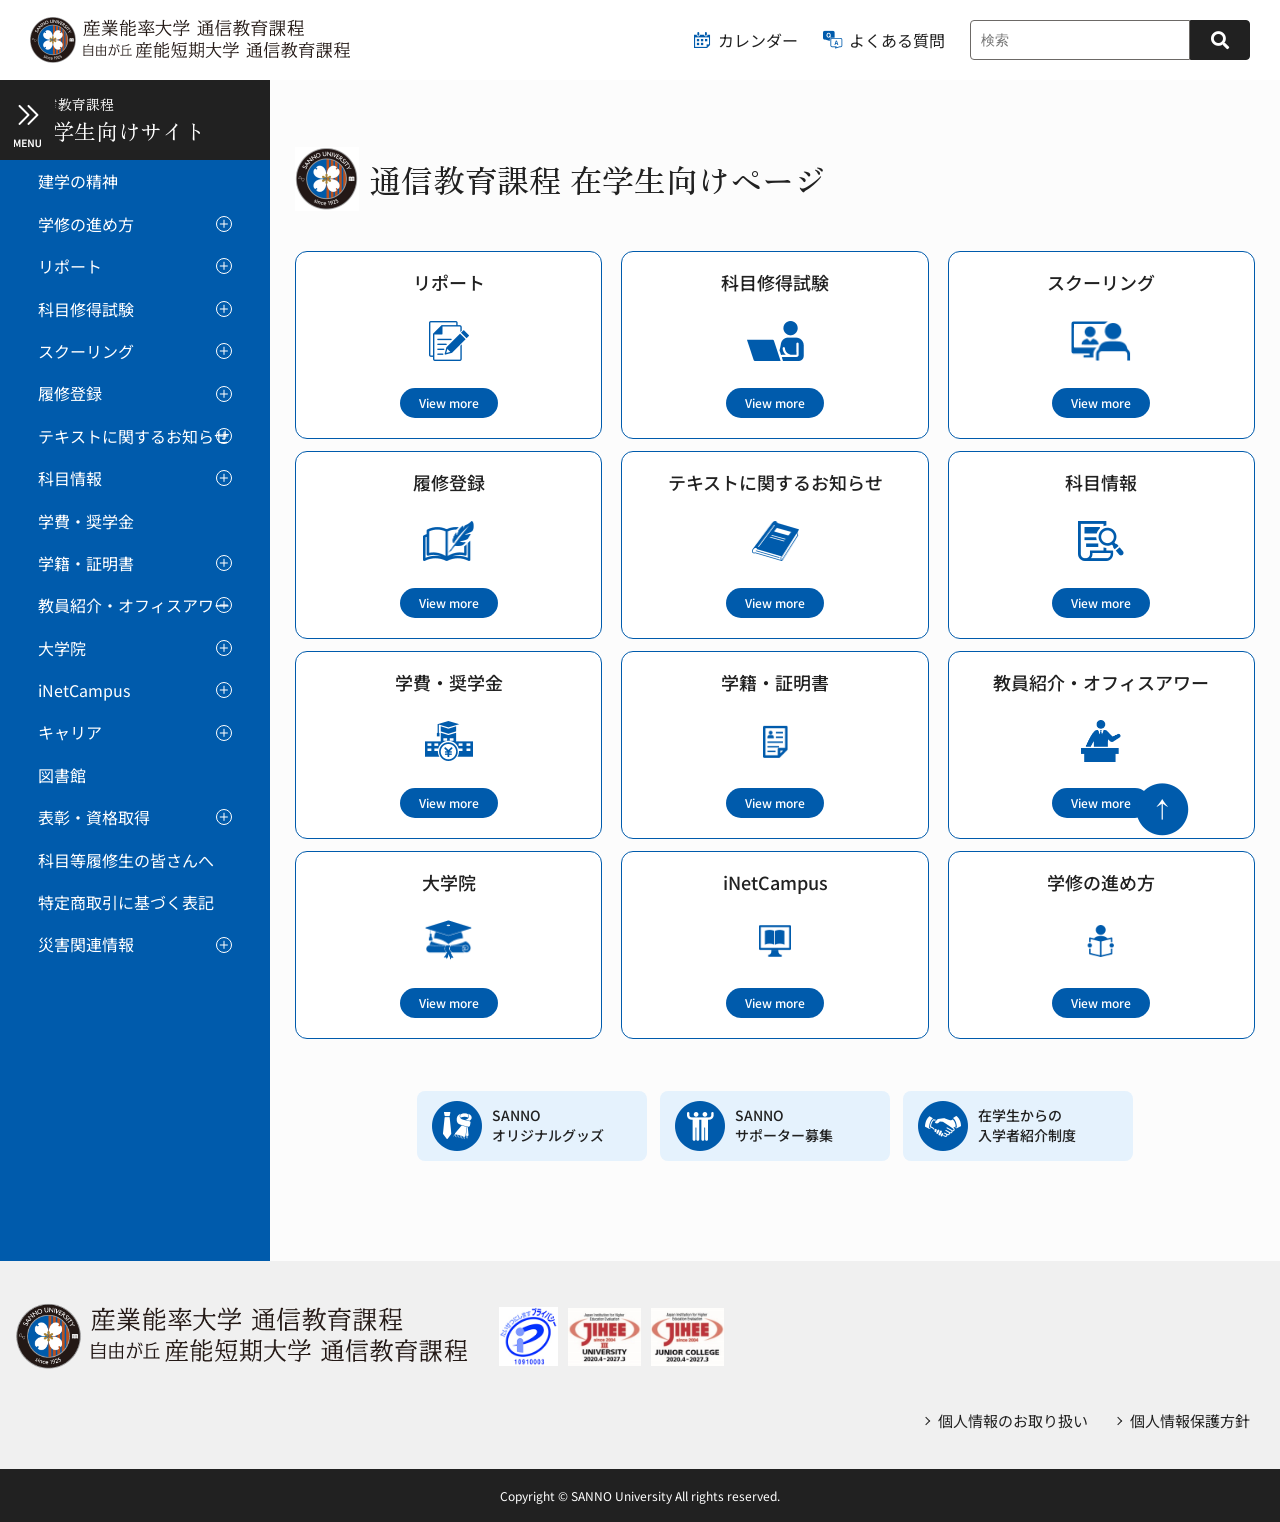
==== commit 6c2c7232: "added" ====
--- a/tukyo/tukyo_current/index.html
+++ b/tukyo/tukyo_current/index.html
@@ -115,9 +115,8 @@
     
     <div class="btn-menu_wrap">
     <button class="btn-menu" aria-label="メニューを開く">
-        <span></span>
-        <span></span>
-        <span></span>
+        <img src="/tukyo/tukyo_current/img/top/close.png" class="close_img" alt="">
+        <img src="/tukyo/tukyo_current/img/top/menu.png" class="menu_img" alt="">
     </button>
     </div>
     
@@ -132,8 +131,8 @@
             <li class="sub-menu">
                 <a href="" class="sub-menu-head">学修の進め方<span class="sub-menu-head_ic"></span></a>
                 <ul class="sub-menu-nav">
-                    <li><a href="">教育方針3つのポリシー</a>
-                        <ul>
+                    <li><a href="" class="sub-menu-nav-ttl">教育方針3つのポリシー</a>
+                        <ul class="sub-menu-nav-ul">
                             <li><a href="">大学</a></li>
                             <li><a href="">短大</a></li>
                         </ul>
@@ -256,125 +255,123 @@
 </aside>
 
 
-
-
- 
-    <main id="main">
-        <div class="inner">
-            <div class="top_heading">
-                <h1><span><img src="/tukyo/tukyo_current/img/common/logo_unit.png" alt=""></span>通信教育課程 在学生向けページ</h1>
-            </div>
-            
-            
-            <ul class="top_links">
-                <!--01 リポート-->
-                <li><a href="#">
-                        <p class="tit match">リポート</p>
-                        <div class="ic_img"><img src="/tukyo/tukyo_current/img/top/ic_report.png" alt=""></div>
-                        <div class="vmore">View more</div>
-                </a></li>
-                
-                <!--02 科目修得試験-->
-                <li><a href="#">
-                        <p class="tit match">科目修得試験</p>
-                        <div class="ic_img ic_test_img"><img src="/tukyo/tukyo_current/img/top/ic_test.png" alt=""></div>
-                        <div class="vmore">View more</div>
-                </a></li>
-                
-                <!--03 スクーリング-->
-                <li><a href="#">
+<main id="main">
+    <div class="inner">
+        <div class="top_heading">
+            <h1><span><img src="/tukyo/tukyo_current/img/common/logo_unit.png" alt=""></span>通信教育課程 在学生向けページ</h1>
+        </div>
+
+
+        <ul class="top_links">
+            <!--01 リポート-->
+            <li><a href="#">
+                    <p class="tit match">リポート</p>
+                    <div class="ic_img"><img src="/tukyo/tukyo_current/img/top/ic_report.png" alt=""></div>
+                    <div class="vmore">View more</div>
+                </a></li>
+
+            <!--02 科目修得試験-->
+            <li><a href="#">
+                    <p class="tit match">科目修得試験</p>
+                    <div class="ic_img ic_test_img"><img src="/tukyo/tukyo_current/img/top/ic_test.png" alt=""></div>
+                    <div class="vmore">View more</div>
+                </a></li>
+
+            <!--03 スクーリング-->
+            <li><a href="#">
                     <p class="tit match">スクーリング</p>
-                    <div class="ic_img ic_school_img"><img src="/tukyo/tukyo_current/img/top/ic_schooling.png" alt=""></div>
-                    <div class="vmore">View more</div>
-                </a></li>
-                
-                <!--04 履修登録-->
-                <li><a href="#">
+                    <div class="ic_img ic_school_img"><img src="/tukyo/tukyo_current/img/top/ic_schooling.png" alt="">
+                    </div>
+                    <div class="vmore">View more</div>
+                </a></li>
+
+            <!--04 履修登録-->
+            <li><a href="#">
                     <p class="tit match">履修登録</p>
-                    <div class="ic_img ic_regi_img"><img src="/tukyo/tukyo_current/img/top/ic_registration.png" alt=""></div>
-                    <div class="vmore">View more</div>
-                </a></li>
-                
-                <!--05 テキストに関するお知らせ-->
-                <li><a href="#">
+                    <div class="ic_img ic_regi_img"><img src="/tukyo/tukyo_current/img/top/ic_registration.png" alt="">
+                    </div>
+                    <div class="vmore">View more</div>
+                </a></li>
+
+            <!--05 テキストに関するお知らせ-->
+            <li><a href="#">
                     <p class="tit match">テキストに関するお知らせ</p>
                     <div class="ic_img ic_text_img"><img src="/tukyo/tukyo_current/img/top/ic_text.png" alt=""></div>
                     <div class="vmore">View more</div>
                 </a></li>
-                
-                <!--06 科目情報-->
-                <li><a href="#">
+
+            <!--06 科目情報-->
+            <li><a href="#">
                     <p class="tit match">科目情報</p>
-                    <div class="ic_img ic_kamoku_img"><img src="/tukyo/tukyo_current/img/top/ic_kamoku.png" alt=""></div>
-                    <div class="vmore">View more</div>
-                </a></li>
-                
-                <!--07 学費・奨学-->
-                <li><a href="#">
+                    <div class="ic_img ic_kamoku_img"><img src="/tukyo/tukyo_current/img/top/ic_kamoku.png" alt="">
+                    </div>
+                    <div class="vmore">View more</div>
+                </a></li>
+
+            <!--07 学費・奨学-->
+            <li><a href="#">
                     <p class="tit match">学費・奨学金</p>
-                    <div class="ic_img ic_tuition_img"><img src="/tukyo/tukyo_current/img/top/ic_tuition.png" alt=""></div>
-                    <div class="vmore">View more</div>
-                </a></li>
-                
-                <!--08 学籍・証明書-->
-                <li><a href="#">
+                    <div class="ic_img ic_tuition_img"><img src="/tukyo/tukyo_current/img/top/ic_tuition.png" alt="">
+                    </div>
+                    <div class="vmore">View more</div>
+                </a></li>
+
+            <!--08 学籍・証明書-->
+            <li><a href="#">
                     <p class="tit match">学籍・証明書</p>
                     <div class="ic_img"><img src="/tukyo/tukyo_current/img/top/ic_enroll.png" alt=""></div>
                     <div class="vmore">View more</div>
                 </a></li>
-                
-                <!--09 教員紹介・オフィスアワー-->
-                <li><a href="#">
+
+            <!--09 教員紹介・オフィスアワー-->
+            <li><a href="#">
                     <p class="tit match">教員紹介・オフィスアワー</p>
                     <div class="ic_img"><img src="/tukyo/tukyo_current/img/top/ic_faculty.png" alt=""></div>
                     <div class="vmore">View more</div>
                 </a></li>
-                
-                <!--10 大学院-->
-                <li><a href="#">
+
+            <!--10 大学院-->
+            <li><a href="#">
                     <p class="tit match">大学院</p>
-                    <div class="ic_img ic_graduate_img"><img src="/tukyo/tukyo_current/img/top/ic_graduate.png" alt=""></div>
-                    <div class="vmore">View more</div>
-                </a></li>
-                
-                <!--11 iNetCampus-->
-                <li><a href="#">
+                    <div class="ic_img ic_graduate_img"><img src="/tukyo/tukyo_current/img/top/ic_graduate.png" alt="">
+                    </div>
+                    <div class="vmore">View more</div>
+                </a></li>
+
+            <!--11 iNetCampus-->
+            <li><a href="#">
                     <p class="tit match">iNetCampus</p>
                     <div class="ic_img"><img src="/tukyo/tukyo_current/img/top/ic_inet.png" alt=""></div>
                     <div class="vmore">View more</div>
                 </a></li>
-                
-                <!--12 学修の進め方-->
-                <li><a href="#">
+
+            <!--12 学修の進め方-->
+            <li><a href="#">
                     <p class="tit match">学修の進め方</p>
                     <div class="ic_img"><img src="/tukyo/tukyo_current/img/top/ic_studyguide.png" alt=""></div>
                     <div class="vmore">View more</div>
                 </a></li>
-            </ul>
-            
-            
-            <ul class="btn_links">
-                <li><a href="">
+        </ul>
+
+
+        <ul class="btn_links">
+            <li><a href="">
                     <div class="btn_links_img"><img src="/tukyo/tukyo_current/img/top/ic_goods.png" alt=""></div>
                     <p>SANNO<br>オリジナルグッズ</p>
                 </a></li>
-                <li><a href="">
+            <li><a href="">
                     <div class="btn_links_img"><img src="/tukyo/tukyo_current/img/top/ic_supporter.png" alt=""></div>
                     <p>SANNO<br>サポーター募集</p>
                 </a></li>
-                <li><a href="">
+            <li><a href="">
                     <div class="btn_links_img"><img src="/tukyo/tukyo_current/img/top/ic_intro.png" alt=""></div>
                     <p>在学生からの<br>入学者紹介制度</p>
                 </a></li>
-            </ul>
-        
-        </div>
-        
-    </main>
-
-
-
-
+        </ul>
+
+    </div>
+
+</main>
 
 <script>footer();</script>
 
--- a/tukyo/css/com.css
+++ b/tukyo/css/com.css
@@ -305,10 +305,10 @@
     padding-right: 35px;
 }
 
-button:hover {
+/* button:hover {
     cursor: pointer;
     opacity: 0.7;
-}
+} */
 
 main {
     margin-top: 97px;
--- a/tukyo/tukyo_current/css/current.css
+++ b/tukyo/tukyo_current/css/current.css
@@ -165,6 +165,7 @@
 }
 
 .sidemenu_heading {
+    position: relative;
     background-color: #212121;
     padding: 15px 30px 15px 30px;
 }
@@ -193,7 +194,6 @@
 #global-nav ul {
     list-style: none;
     margin-left: 0;
-    padding: 15px 15px 15px 35px;
 }
 
 #global-nav > ul > li {
@@ -204,7 +204,7 @@
     color: #fff;
     text-decoration: none;
     display: block;
-    padding: 8px 15px 8px 15px;
+    padding: 8px 20px 8px 38px;
     margin-right: 18px;
     -moz-transition: color .3s linear;
     -webkit-transition: color .3s linear;
@@ -228,7 +228,7 @@
     height: 16px;
     position: absolute;
     top: 50%;
-    right: -18px;
+    right: 20px;
     transform: translateY(-50%);
     -webkit-transform: translateY(-50%);
     -ms-transform: translateY(-50%);
@@ -271,45 +271,8 @@
     transform: translate(-50%, -50%) rotate(90deg);
 }
 
-
-
-/*
-#global-nav .sub-menu-head:after {
-    content: "";
-    position: absolute;
-    top: 0;
-    bottom: 0;
-    right: 18px;
-    margin: auto;
-    vertical-align: middle;
-    width: 8px;
-    height: 8px;
-    border-top: 1px solid #aeb4cb;
-    border-right: 1px solid #aeb4cb;
-    -moz-transform: rotate(45deg);
-    -webkit-transform: rotate(45deg);
-    transform: rotate(45deg);
-
-    -webkit-transition: .25s ease-in-out;
-    -moz-transition: .25s ease-in-out;
-    transition: .25s ease-in-out;
-}
-
-#global-nav .sub-menu.is-active > a:after,
-#global-nav .sub-menu-head:hover:after {
-    border-color: #fff;
-}
-
-#global-nav .is-active .sub-menu-head:after {
-    -moz-transform: rotate(135deg);
-    -webkit-transform: rotate(135deg);
-    transform: rotate(135deg);
-}
-*/
-
-/* sub-menu */
 #global-nav .sub-menu-nav {
-    background: #032f55;
+    /* background: #032f55; */
     display: none;
     padding: 10px 0;
 
@@ -320,14 +283,46 @@
 
 
 #global-nav .sub-menu-nav a {
-    color: #aeb4cb;
+    color: #fff;
     padding: 8px 15px;
+    font-size: 1.3rem;
+    font-weight: 400;
+    margin-right: 0;
 }
 
 #global-nav .sub-menu-nav a:hover {
     color: #fff;
 }
 
+#global-nav .sub-menu-nav .sub-menu-nav-ttl{
+    font-size: 1.4rem;
+    font-weight: 500;
+    margin: 0 38px;
+    border-top: 1px solid #3E70BA;
+    border-bottom: 1px solid #3E70BA;
+    position: relative;
+}
+
+#global-nav .sub-menu-nav .sub-menu-nav-ttl::before{
+    content: " ";
+    position: absolute;
+    top: 50%;
+    transform: translateY(-50%);
+    left: 0;
+    width: 8px;
+    height: 8px;
+    background: url(/tukyo/tukyo_current/img/top/right_arr.png) no-repeat;
+    background-size: 100% 100%;
+}
+
+#global-nav .sub-menu-nav-ul{
+    display: none;
+    padding: 0 38px;
+}
+
+.sub-menu-head_ic.minus-on:after{
+    content: none;
+}
 
 /* nav-toggle */
 #nav-toggle {
--- a/tukyo/tukyo_current/css/sidemenu.css
+++ b/tukyo/tukyo_current/css/sidemenu.css
@@ -7,8 +7,8 @@
 .btn-menu {
     display: inline-block;
     position: relative;
-    width: 24px;
-    height: 15px;
+    width: 55px;
+    height: 80px;
     background: none;
     border: none;
     cursor: pointer;
@@ -59,15 +59,15 @@
     position: absolute;
     left: 0;
     top: 0;
-    width: 48px;
+    width: 55px;
     height: 1261px;
     z-index: 99;
 }
 
 .btn-menu_wrap {
     position: absolute;
-    top: 50%;
-    left: 12px;
+    top: 80px;
+    left: 0;
     cursor: pointer;
 }
 
@@ -93,20 +93,53 @@
     width: 100%;
 }
 
-
-
-/*-----------------------
-æ¨ªå¹…1000pxä»¥ä¸Š
-------------------------*/
+.close_img{
+    display: none;
+    position: relative;
+    width: 55px;
+    height: 80px;
+    background: none;
+    border: none;
+    cursor: pointer;
+    z-index: 1000;
+}
+
+.close_img_active .close_img{
+    display: block;
+}
+
+
+.close_img_active .menu_img{
+    display: none;
+    position: relative;
+    width: 55px;
+    height: 80px;
+    background: none;
+    border: none;
+    cursor: pointer;
+    z-index: 1000;
+}
+
+.btn_wrap_active{
+    right: 0;
+    position: absolute;
+    width: 55px;
+    height: 80px;
+}
+
+.close_img_active,.menu_img_active{
+    border: none;
+    width: 55px;
+    height: 80px;
+}
+
 
 @media screen and (min-width:1000px) {
     nav {
         width: 270px;
         opacity: 1;
     }
-    .btn-menu {
-        display: none;
-    }
+
     main {
         margin-left: 270px;
     }
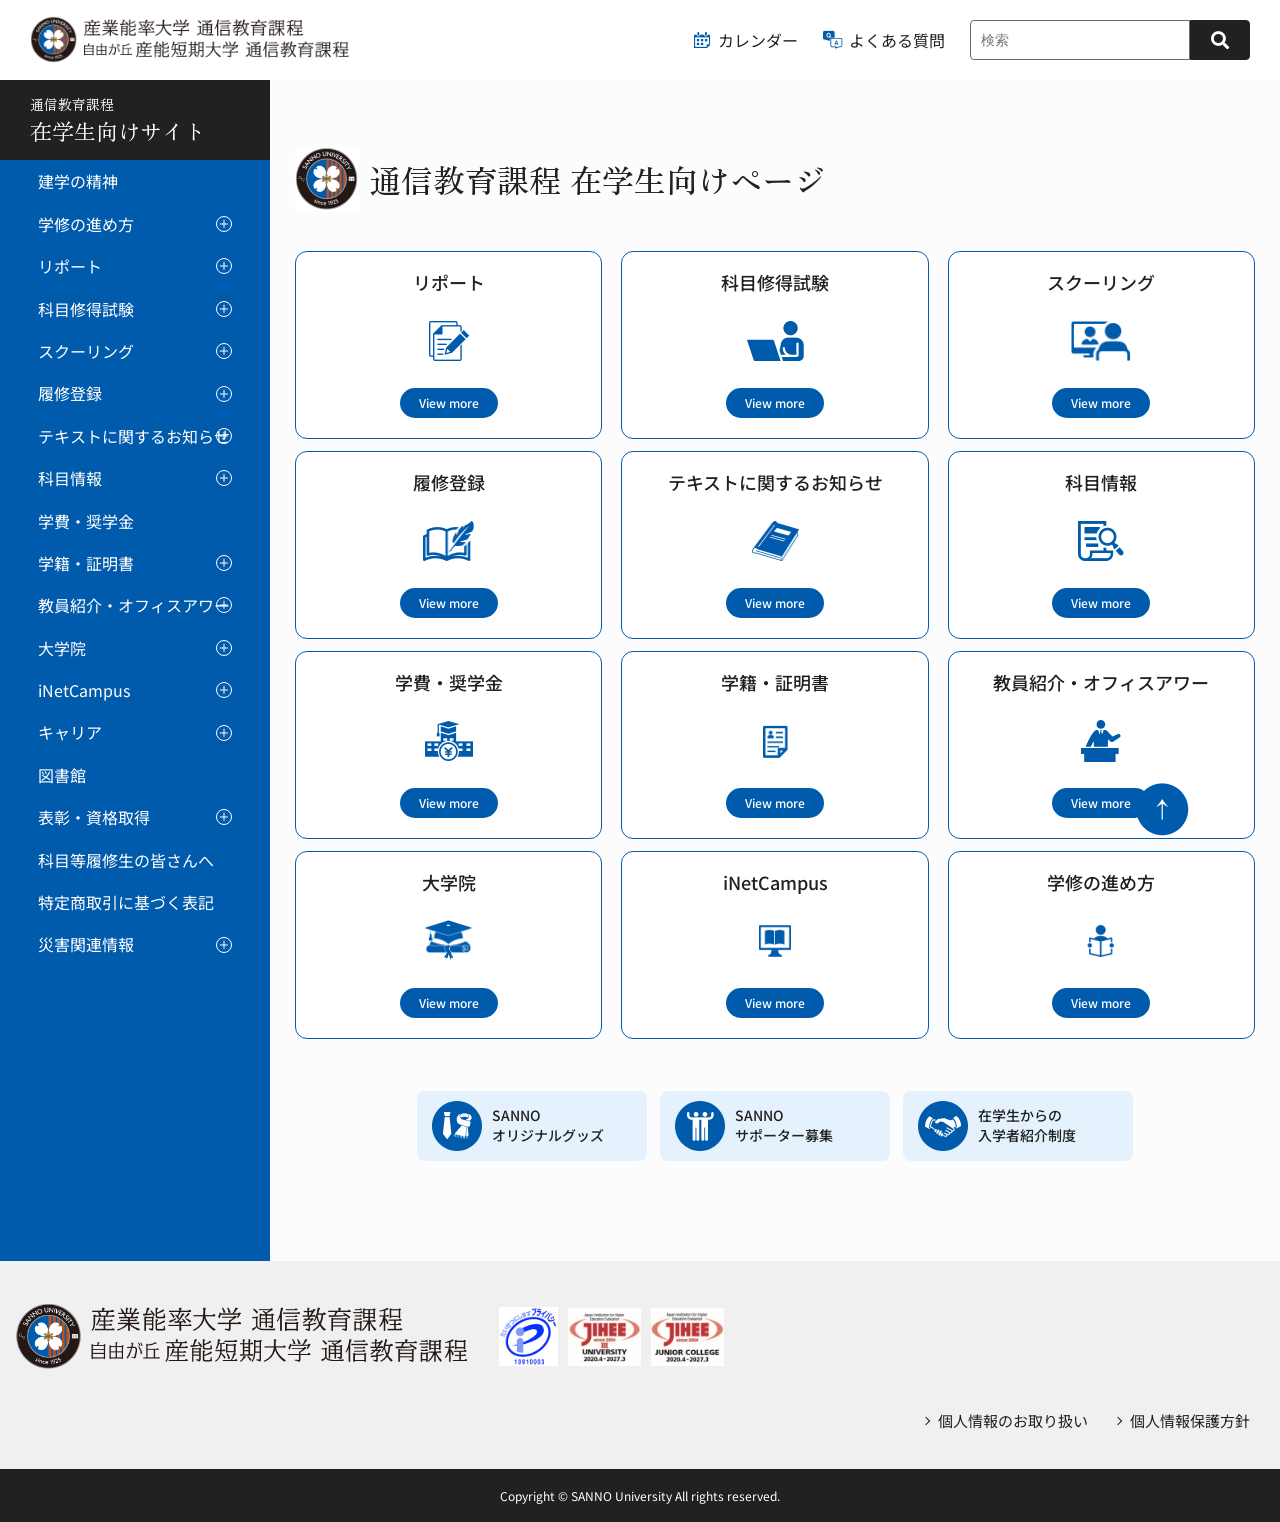
==== commit 5715f979: "added section" ====
--- a/tukyo/tukyo_current/index.html
+++ b/tukyo/tukyo_current/index.html
@@ -45,21 +45,21 @@
 <link rel="stylesheet" type="text/css" href="/tukyo/css/ress.css" media="all">
 
 <!--<link rel="stylesheet" type="text/css" href="/tukyo/css/megamenu.css">-->
-<link rel="stylesheet" type="text/css" href="/tukyo/css/style.css" media="all">
-<link rel="stylesheet" media="screen and (max-width: 767px)" href="/tukyo/css/style_sp.css" type="text/css" />
-<link rel="stylesheet" type="text/css" href="/tukyo/css/hf.css" media="all">
-<link rel="stylesheet" media="screen and (max-width: 767px)" href="/tukyo/css/hf_sp.css" type="text/css" />
-
-<link rel="stylesheet" type="text/css" href="/tukyo/css/com.css" media="all">
-<link rel="stylesheet" media="screen and (max-width: 767px)" href="/tukyo/css/com_sp.css" type="text/css" />
-
-<link rel="stylesheet" type="text/css" href="/tukyo/tukyo_current/css/current.css" media="all">
-<link rel="stylesheet" media="screen and (max-width: 767px)" href="/tukyo/tukyo_current/css/current_sp.css" type="text/css" />
-
-<link rel="stylesheet" type="text/css" href="/tukyo/tukyo_current/css/sidemenu.css" media="all">
-    
-
-<link rel="stylesheet" href="/tukyo/css/print.css" media="print" />
+<link rel="stylesheet" type="text/css" href="/tukyo/tukyo_current/assets/css/style.css" media="all">
+<link rel="stylesheet" media="screen and (max-width: 767px)" href="/tukyo/tukyo_current/assets/css/style_sp.css" type="text/css" />
+<link rel="stylesheet" type="text/css" href="/tukyo/tukyo_current/assets/css/hf.css" media="all">
+<link rel="stylesheet" media="screen and (max-width: 767px)" href="/tukyo/tukyo_current/assets/css/hf_sp.css" type="text/css" />
+
+<link rel="stylesheet" type="text/css" href="/tukyo/tukyo_current/assets/css/com.css" media="all">
+<link rel="stylesheet" media="screen and (max-width: 767px)" href="/tukyo/tukyo_current/assets/css/com_sp.css" type="text/css" />
+
+<link rel="stylesheet" type="text/css" href="/tukyo/tukyo_current/assets/css/current.css" media="all">
+<link rel="stylesheet" media="screen and (max-width: 767px)" href="/tukyo/tukyo_current/assets/css/current_sp.css" type="text/css" />
+
+<link rel="stylesheet" type="text/css" href="/tukyo/tukyo_current/assets/css/sidemenu.css" media="all">
+    
+
+<link rel="stylesheet" href="/tukyo/tukyo_current/assets/css/print.css" media="print" />
 
 
 <!--Media_UserAgent-->
@@ -90,10 +90,10 @@
 
 <header class="global_head">
     <div class="header_cont">
-        <a href="" class="header_logo"><img src="/tukyo/tukyo_current/img/common/h_logo.png" alt=""></a>
+        <a href="" class="header_logo"><img src="/tukyo/tukyo_current/assets/img/common/h_logo.png" alt=""></a>
         <ul class="h_links">
-            <li><a href="" class="h_link01"><span><img src="/tukyo/tukyo_current/img/common/h_calendar.png" alt=""></span>カレンダー</a></li>
-            <li><a href="" class="h_link02"><span><img src="/tukyo/tukyo_current/img/common/h_faq.png" alt=""></span>よくある質問</a></li>
+            <li><a href="" class="h_link01"><span><img src="/tukyo/tukyo_current/assets/img/common/h_calendar.png" alt=""></span>カレンダー</a></li>
+            <li><a href="" class="h_link02"><span><img src="/tukyo/tukyo_current/assets/img/common/h_faq.png" alt=""></span>よくある質問</a></li>
         </ul>
         <div id="sb-search" class="sb-search">
             <form method="get" action="https://www.google.co.jp/search" class="searchform">
@@ -115,8 +115,8 @@
     
     <div class="btn-menu_wrap">
     <button class="btn-menu" aria-label="メニューを開く">
-        <img src="/tukyo/tukyo_current/img/top/close.png" class="close_img" alt="">
-        <img src="/tukyo/tukyo_current/img/top/menu.png" class="menu_img" alt="">
+        <img src="/tukyo/tukyo_current/assets/img/topose.png" class="close_img" alt="">
+        <img src="/tukyo/tukyo_current/assets/img/topnu.png" class="menu_img" alt="">
     </button>
     </div>
     
@@ -133,20 +133,20 @@
                 <ul class="sub-menu-nav">
                     <li><a href="" class="sub-menu-nav-ttl">教育方針3つのポリシー</a>
                         <ul class="sub-menu-nav-ul">
-                            <li><a href="">大学</a></li>
-                            <li><a href="">短大</a></li>
+                            <li><a href="" class="sub-menu-nav-li">大学</a></li>
+                            <li><a href="" class="sub-menu-nav-li pt10">短大</a></li>
                         </ul>
                     </li>
-                    <li><a href="">通信教育での学修</a>
-                        <ul>
-                            <li><a href="">スタートアップガイド</a></li>
-                            <li><a href="">学習のしおり</a></li>
-                            <li><a href="">シラバス</a></li>
-                            <li><a href="">学習計画の作り方</a></li>
-                            <li><a href="">単位習得方法と卒業要件</a></li>
+                    <li><a href="" class="sub-menu-nav-ttl">通信教育での学修</a>
+                        <ul class="sub-menu-nav-ul">
+                            <li><a href="" class="sub-menu-nav-li">スタートアップガイド</a></li>
+                            <li><a href="" class="sub-menu-nav-li">学習のしおり</a></li>
+                            <li><a href="" class="sub-menu-nav-li">シラバス</a></li>
+                            <li><a href="" class="sub-menu-nav-li">学習計画の作り方</a></li>
+                            <li><a href="" class="sub-menu-nav-li">単位習得方法と卒業要件</a></li>
+                            <li><a href="" class="sub-menu-nav-li">研究倫理教育</a></li>
                         </ul>
                     </li>
-                    <li><a href="">研究倫理教育</a></li>
                 </ul>
             </li>
             <li class="sub-menu">
@@ -258,7 +258,7 @@
 <main id="main">
     <div class="inner">
         <div class="top_heading">
-            <h1><span><img src="/tukyo/tukyo_current/img/common/logo_unit.png" alt=""></span>通信教育課程 在学生向けページ</h1>
+            <h1><span><img src="/tukyo/tukyo_current/assets/img/common/logo_unit.png" alt=""></span>通信教育課程 在学生向けページ</h1>
         </div>
 
 
@@ -266,21 +266,21 @@
             <!--01 リポート-->
             <li><a href="#">
                     <p class="tit match">リポート</p>
-                    <div class="ic_img"><img src="/tukyo/tukyo_current/img/top/ic_report.png" alt=""></div>
+                    <div class="ic_img"><img src="/tukyo/tukyo_current/assets/img/top/ic_report.png" alt=""></div>
                     <div class="vmore">View more</div>
                 </a></li>
 
             <!--02 科目修得試験-->
             <li><a href="#">
                     <p class="tit match">科目修得試験</p>
-                    <div class="ic_img ic_test_img"><img src="/tukyo/tukyo_current/img/top/ic_test.png" alt=""></div>
+                    <div class="ic_img ic_test_img"><img src="/tukyo/tukyo_current/assets/img/top/ic_test.png" alt=""></div>
                     <div class="vmore">View more</div>
                 </a></li>
 
             <!--03 スクーリング-->
             <li><a href="#">
                     <p class="tit match">スクーリング</p>
-                    <div class="ic_img ic_school_img"><img src="/tukyo/tukyo_current/img/top/ic_schooling.png" alt="">
+                    <div class="ic_img ic_school_img"><img src="/tukyo/tukyo_current/assets/img/top/ic_schooling.png" alt="">
                     </div>
                     <div class="vmore">View more</div>
                 </a></li>
@@ -288,7 +288,7 @@
             <!--04 履修登録-->
             <li><a href="#">
                     <p class="tit match">履修登録</p>
-                    <div class="ic_img ic_regi_img"><img src="/tukyo/tukyo_current/img/top/ic_registration.png" alt="">
+                    <div class="ic_img ic_regi_img"><img src="/tukyo/tukyo_current/assets/img/top/ic_registration.png" alt="">
                     </div>
                     <div class="vmore">View more</div>
                 </a></li>
@@ -296,14 +296,14 @@
             <!--05 テキストに関するお知らせ-->
             <li><a href="#">
                     <p class="tit match">テキストに関するお知らせ</p>
-                    <div class="ic_img ic_text_img"><img src="/tukyo/tukyo_current/img/top/ic_text.png" alt=""></div>
+                    <div class="ic_img ic_text_img"><img src="/tukyo/tukyo_current/assets/img/top/ic_text.png" alt=""></div>
                     <div class="vmore">View more</div>
                 </a></li>
 
             <!--06 科目情報-->
             <li><a href="#">
                     <p class="tit match">科目情報</p>
-                    <div class="ic_img ic_kamoku_img"><img src="/tukyo/tukyo_current/img/top/ic_kamoku.png" alt="">
+                    <div class="ic_img ic_kamoku_img"><img src="/tukyo/tukyo_current/assets/img/top/ic_kamoku.png" alt="">
                     </div>
                     <div class="vmore">View more</div>
                 </a></li>
@@ -311,7 +311,7 @@
             <!--07 学費・奨学-->
             <li><a href="#">
                     <p class="tit match">学費・奨学金</p>
-                    <div class="ic_img ic_tuition_img"><img src="/tukyo/tukyo_current/img/top/ic_tuition.png" alt="">
+                    <div class="ic_img ic_tuition_img"><img src="/tukyo/tukyo_current/assets/img/top/ic_tuition.png" alt="">
                     </div>
                     <div class="vmore">View more</div>
                 </a></li>
@@ -319,21 +319,21 @@
             <!--08 学籍・証明書-->
             <li><a href="#">
                     <p class="tit match">学籍・証明書</p>
-                    <div class="ic_img"><img src="/tukyo/tukyo_current/img/top/ic_enroll.png" alt=""></div>
+                    <div class="ic_img"><img src="/tukyo/tukyo_current/assets/img/top/ic_enroll.png" alt=""></div>
                     <div class="vmore">View more</div>
                 </a></li>
 
             <!--09 教員紹介・オフィスアワー-->
             <li><a href="#">
                     <p class="tit match">教員紹介・オフィスアワー</p>
-                    <div class="ic_img"><img src="/tukyo/tukyo_current/img/top/ic_faculty.png" alt=""></div>
+                    <div class="ic_img"><img src="/tukyo/tukyo_current/assets/img/top/ic_faculty.png" alt=""></div>
                     <div class="vmore">View more</div>
                 </a></li>
 
             <!--10 大学院-->
             <li><a href="#">
                     <p class="tit match">大学院</p>
-                    <div class="ic_img ic_graduate_img"><img src="/tukyo/tukyo_current/img/top/ic_graduate.png" alt="">
+                    <div class="ic_img ic_graduate_img"><img src="/tukyo/tukyo_current/assets/img/top/ic_graduate.png" alt="">
                     </div>
                     <div class="vmore">View more</div>
                 </a></li>
@@ -341,14 +341,14 @@
             <!--11 iNetCampus-->
             <li><a href="#">
                     <p class="tit match">iNetCampus</p>
-                    <div class="ic_img"><img src="/tukyo/tukyo_current/img/top/ic_inet.png" alt=""></div>
+                    <div class="ic_img"><img src="/tukyo/tukyo_current/assets/img/top/ic_inet.png" alt=""></div>
                     <div class="vmore">View more</div>
                 </a></li>
 
             <!--12 学修の進め方-->
             <li><a href="#">
                     <p class="tit match">学修の進め方</p>
-                    <div class="ic_img"><img src="/tukyo/tukyo_current/img/top/ic_studyguide.png" alt=""></div>
+                    <div class="ic_img"><img src="/tukyo/tukyo_current/assets/img/top/ic_studyguide.png" alt=""></div>
                     <div class="vmore">View more</div>
                 </a></li>
         </ul>
@@ -356,15 +356,15 @@
 
         <ul class="btn_links">
             <li><a href="">
-                    <div class="btn_links_img"><img src="/tukyo/tukyo_current/img/top/ic_goods.png" alt=""></div>
+                    <div class="btn_links_img"><img src="/tukyo/tukyo_current/assets/img/top/ic_goods.png" alt=""></div>
                     <p>SANNO<br>オリジナルグッズ</p>
                 </a></li>
             <li><a href="">
-                    <div class="btn_links_img"><img src="/tukyo/tukyo_current/img/top/ic_supporter.png" alt=""></div>
+                    <div class="btn_links_img"><img src="/tukyo/tukyo_current/assets/img/top/ic_supporter.png" alt=""></div>
                     <p>SANNO<br>サポーター募集</p>
                 </a></li>
             <li><a href="">
-                    <div class="btn_links_img"><img src="/tukyo/tukyo_current/img/top/ic_intro.png" alt=""></div>
+                    <div class="btn_links_img"><img src="/tukyo/tukyo_current/assets/img/top/ic_intro.png" alt=""></div>
                     <p>在学生からの<br>入学者紹介制度</p>
                 </a></li>
         </ul>
@@ -377,7 +377,7 @@
 
 <div class="top_btn_container">
     <div class="top_btn_sub">
-        <div id="pageTop"><a href="#"><img src="/tukyo/img/common/page_top.png" alt=""></a></div>
+        <div id="pageTop"><a href="#"><img src="/tukyo/tukyo_current/assets/img/common/page_top.png" alt=""></a></div>
     </div>
 </div>
 
@@ -385,12 +385,12 @@
     <div class="inner">
         <div class="ft_cont">
             <div class="ft_cont_l">
-                <div class="ft_logo"><img src="/tukyo/img/common/h_logo.png" alt="産業能率大学 通信教育課程　自由が丘　産能短期大学　通信教育課程"></div>
+                <div class="ft_logo"><img src="/tukyo/tukyo_current/assets/img/common/h_logo.png" alt="産業能率大学 通信教育課程　自由が丘　産能短期大学　通信教育課程"></div>
                 
                 <div class="marks">
-                    <div class="p_mark"><img src="/tukyo/img/common/privacy.jpg" alt="プライバシーマーク"></div>
-                    <div class="jihee"><img src="/tukyo/img/common/jihee01.png" alt="JIHEE"></div>
-                    <div class="jihee"><img src="/tukyo/img/common/jihee02.png" alt="JIHEE"></div>
+                    <div class="p_mark"><img src="/tukyo/tukyo_current/assets/img/common/privacy.jpg" alt="プライバシーマーク"></div>
+                    <div class="jihee"><img src="/tukyo/tukyo_current/assets/img/common/jihee01.png" alt="JIHEE"></div>
+                    <div class="jihee"><img src="/tukyo/tukyo_current/assets/img/common/jihee02.png" alt="JIHEE"></div>
                 </div>
                 
             </div>
@@ -415,15 +415,15 @@
     
     <div class="btmlinks scroll">
         <ul>
-            <li><a href=""><div><img src="/tukyo/img/common/sidelink01.png" alt=""></div><span>資料請求</span></a></li>
-            <li><a href=""><div><img src="/tukyo/img/common/sidelink02.png" alt=""></div><span>入学説明会</span></a></li>
-            <li><a href=""><div><img src="/tukyo/img/common/sidelink03.png" alt=""></div><span>ネット出願</span></a></li>
+            <li><a href=""><div><img src="/tukyo/tukyo_current/assets/img/common/sidelink01.png" alt=""></div><span>資料請求</span></a></li>
+            <li><a href=""><div><img src="/tukyo/tukyo_current/assets/img/common/sidelink02.png" alt=""></div><span>入学説明会</span></a></li>
+            <li><a href=""><div><img src="/tukyo/tukyo_current/assets/img/common/sidelink03.png" alt=""></div><span>ネット出願</span></a></li>
         </ul>
     </div>
     
 </footer>
-<script type="text/javascript" src="/tukyo/js/common.js"></script>
-<script type="text/javascript" src="/tukyo/js/top.js"></script>
+<script type="text/javascript" src="/tukyo/tukyo_current/assets/js/common.js"></script>
+<script type="text/javascript" src="/tukyo/tukyo_current/assets/js/menu.js"></script>
 <!--<script type="text/javascript" src="/tukyo/js/megamenu.js"></script>-->
 
 
--- a/tukyo/tukyo_current/assets/css/style.css
+++ b/tukyo/tukyo_current/assets/css/style.css
@@ -0,0 +1,665 @@
+/*style.css*/
+
+.noticeboard {
+    background: rgb(245,229,229);
+    background: linear-gradient(90deg, rgba(245,229,229,1) 0%, rgba(245,229,229,1) 30%, rgba(230,238,244,1) 100%);
+    opacity: 1;
+    height: auto;
+    visibility: visible;
+}
+
+.noticeboard .noticecont {
+    padding: 10px 40px 10px 40px;
+    margin: 0 auto;
+    display: flex;
+    justify-content: flex-start;
+    align-items: flex-start;
+}
+
+.noticeboard .noticecont .tit {
+    margin-right: 20px;
+}
+
+.noticeboard .noticecont .tit p {
+    display: block;
+    width: fit-content;
+    padding: 1px 15px 1px 15px;
+    font-size: 1.3rem;
+    text-align: center;
+    line-height: 1.5;
+    font-weight: 500;
+    color: #fff;
+    background-color: #CC3E3A;
+    border-radius: 13px;
+}
+
+.noticeboard .noticecont .text p {
+    font-size: 1.4rem;
+    font-weight: 400;
+    line-height: 1.5;
+}
+
+#closebt {
+    display: block;
+    width: fit-content;
+    font-size: 1.3rem;
+    line-height: 1.5;
+    margin: 0 0 0 auto;
+    border: 1px solid #212121;
+    border-radius: 20px;
+    padding: 1px 12px 1px 12px;
+}
+
+#closebt:hover {
+    cursor: pointer;
+    opacity: 0.6;
+}
+
+
+/*--------------------------
+common
+---------------------------*/
+
+* {
+    box-sizing: border-box;
+}
+
+html {
+    font-size: 62.5%;
+}
+
+body {
+    font-family: 'Noto Sans JP', sans-serif;
+    font-weight: 400;
+    line-height: normal;
+    background-color: #fff;
+}
+
+ul {
+    list-style-type: none;
+}
+
+h1, h2, h3, h4, h5, h6 {
+    color: #212121;
+    text-transform:none;
+    font-family: "Zen Old Mincho", serif;
+    font-weight: 500;
+    font-style: normal;
+    line-height: normal;
+}
+
+div, p, a, ul, li, dt, dd, span {
+    font-size: 1.6rem;
+    font-weight: 400;
+    color: #212121;
+    text-transform:none;
+    font-family: 'Noto Sans JP', sans-serif;
+    line-height: normal;
+    word-wrap: break-word;
+    overflow-wrap: break-word;
+}
+
+* {
+    box-sizing: border-box;
+}
+
+a {
+    text-decoration: none;
+}
+
+a:link, a:visited {
+    text-decoration: none;
+}
+
+@media screen and (min-width:768px) {
+    a {
+        transition : all 0.5s ease 0s;
+    }
+    a:hover {
+        cursor: pointer;
+        opacity: 0.6;
+        filter: alpha(opacity=60);
+        -ms-filter: "alpha(opacity=60)";
+        -moz-opacity:0.6;
+        -khtml-opacity: 0.6;
+    }
+    .sp {
+        display: none!important;
+    }
+}
+
+main {
+    padding-bottom: 100px;
+}
+
+.inner {
+    width: 1360px;
+    max-width: 100%;
+    padding-left: 35px;
+    padding-right: 35px;
+    margin: 0 auto;
+    
+}
+
+.bold {
+    font-weight: bold;
+    font-weight: 600;
+}
+
+.red {
+    color: #CC3E3A;
+}
+
+span.red {
+    color: #CC3E3A;
+    font-size: 1.0em;
+}
+
+.blue {
+    color: #005BCB;
+}
+
+span.blue {
+    color: #005BCB;
+    font-size: 1.0em;
+}
+
+.inner_nar {
+    width: 1000px;
+    max-width: 100%;
+    padding-left: 20px;
+    padding-right: 20px;
+    margin: 0 auto;
+    
+}
+
+img {
+    display: block;
+    max-width: 100%;
+}
+
+@media screen and (min-width:768px) {
+    #sp_fixed_menu {
+        display: none
+    }
+    a[href*="tel:"] {
+        pointer-events: none;
+        cursor: default;
+        text-decoration: none !important;
+        color: #212121 !important;
+    }
+}
+
+a.external:after {
+    content: '';
+    width: 20px;
+    height: 16px;
+    display: inline-block;
+    vertical-align: middle;
+    background: url(/img/common/ex_ic.png);
+    background-size: contain;
+    background-position: center;
+    background-repeat: no-repeat;
+    margin-left: 10px;
+}
+
+.mt0 {
+    margin-top: 0!important;
+}
+
+.mt5 {
+    margin-top: 5px!important;
+}
+
+.mt10 {
+    margin-top: 10px!important;
+}
+
+.mt15 {
+    margin-top: 15px!important;
+}
+
+.mt20 {
+    margin-top: 20px!important;
+}
+
+.mt25 {
+    margin-top: 25px!important;
+}
+
+.mt30 {
+    margin-top: 30px!important;
+}
+
+.mt35 {
+    margin-top: 35px!important;
+}
+
+.mt40 {
+    margin-top: 40px!important;
+}
+
+.mt45 {
+    margin-top: 45px!important;
+}
+
+.mt50 {
+    margin-top: 50px!important;
+}
+
+.mt55 {
+    margin-top: 55px!important;
+}
+
+.mt60 {
+    margin-top: 60px!important;
+}
+
+.mt65 {
+    margin-top: 65px!important;
+}
+
+.mt70 {
+    margin-top: 70px!important;
+}
+
+.mt75 {
+    margin-top: 75px!important;
+}
+
+.mt80 {
+    margin-top: 80px!important;
+}
+
+.mt85 {
+    margin-top: 85px!important;
+}
+.mt90 {
+    margin-top: 90px!important;
+}
+.mt95 {
+    margin-top: 95px!important;
+}
+.mt100 {
+    margin-top: 100px!important;
+}
+.mt105 {
+    margin-top: 105px!important;
+}
+.mt110 {
+    margin-top: 110px!important;
+}
+.mt115 {
+    margin-top: 115px!important;
+}
+.mt120 {
+    margin-top: 120px!important;
+}
+
+.mb0 {
+    margin-bottom: 0!important;
+}
+
+.mb5 {
+    margin-bottom: 5px!important;
+}
+
+.mb10 {
+    margin-bottom: 10px!important;
+}
+
+.mb15 {
+    margin-bottom: 15px!important;
+}
+
+.mb20 {
+    margin-bottom: 20px!important;
+}
+
+.mb25 {
+    margin-bottom: 25px!important;
+}
+
+.mb30 {
+    margin-bottom: 30px!important;
+}
+
+.mb35 {
+    margin-bottom: 35px!important;
+}
+
+.mb40 {
+    margin-bottom: 40px!important;
+}
+
+.mb45 {
+    margin-bottom: 46px:!important;
+}
+
+.mb50 {
+    margin-bottom: 50px!important;
+}
+
+.mb55 {
+    margin-bottom: 55px!important;
+}
+
+.mb60 {
+    margin-bottom: 60px!important;
+}
+
+.mb65 {
+    margin-bottom: 65px!important;
+}
+
+.mb70 {
+    margin-bottom: 70px!important;
+}
+
+.mb75 {
+    margin-bottom: 75px!important;
+}
+
+.mb80 {
+    margin-bottom: 80px!important;
+}
+
+.mb90 {
+    margin-bottom: 90px!important;
+}
+
+.mb100 {
+    margin-bottom: 100px!important;
+}
+
+.mb110 {
+    margin-bottom: 110px!important;
+}
+
+.mb120 {
+    margin-bottom: 120px!important;
+}
+
+.pt0 {
+    padding-top: 0!important;
+}
+
+.pt5 {
+    padding-top: 5px!important;
+}
+
+.pt10 {
+    padding-top: 10px!important;
+}
+
+.pt15 {
+    padding-top: 15px!important;
+}
+
+.pt20 {
+    padding-top: 20px!important;
+}
+
+.pt25 {
+    padding-top: 25px!important;
+}
+
+.pt30 {
+    padding-top: 30px!important;
+}
+
+.pt35 {
+    padding-top: 35px!important;
+}
+
+.pt40 {
+    padding-top: 40px!important;
+}
+
+.pt45 {
+    padding-top: 45px!important;
+}
+
+.pt50 {
+    padding-top: 50px!important;
+}
+
+.pt55 {
+    padding-top: 55px!important;
+}
+
+.pt60 {
+    padding-top: 60px!important;
+}
+
+.pt65 {
+    padding-top: 65px!important;
+}
+
+.pt70 {
+    padding-top: 70px!important;
+}
+
+.pt75 {
+    padding-top: 75px!important;
+}
+
+.pt80 {
+    padding-top: 80px!important;
+}
+
+.pt90 {
+    padding-top: 90px!important;
+}
+
+.pt100 {
+    padding-top: 100px!important;
+}
+
+.pt110 {
+    padding-top: 110px!important;
+}
+
+.pt120 {
+    padding-top: 120px!important;
+}
+
+
+.pb0 {
+    padding-bottom: 0!important;
+}
+
+.pb5 {
+    padding-bottom: 5px!important;
+}
+
+.pb10 {
+    padding-bottom: 10px!important;
+}
+
+.pb15 {
+    padding-bottom: 15px!important;
+}
+
+.pb20 {
+    padding-bottom: 20px!important;
+}
+
+.pb25 {
+    padding-bottom: 25px!important;
+}
+
+.pb30 {
+    padding-bottom: 30px!important;
+}
+
+.pb35 {
+    padding-bottom: 35px!important;
+}
+
+.pb40 {
+    padding-bottom: 40px!important;
+}
+
+.pb45 {
+    padding-bottom: 46px:!important;
+}
+
+.pb50 {
+    padding-bottom: 50px!important;
+}
+
+.pb55 {
+    padding-bottom: 55px!important;
+}
+
+.pb60 {
+    padding-bottom: 60px!important;
+}
+
+.pb65 {
+    padding-bottom: 65px!important;
+}
+
+.pb70 {
+    padding-bottom: 70px!important;
+}
+
+.pb75 {
+    padding-bottom: 75px!important;
+}
+
+.pb80 {
+    padding-bottom: 80px!important;
+}
+
+.pb90 {
+    padding-bottom: 90px!important;
+}
+
+.pb100 {
+    padding-bottom: 100px!important;
+}
+
+.pb110 {
+    padding-bottom: 110px!important;
+}
+
+.pb120 {
+    padding-bottom: 120px!important;
+}
+
+/*font size*/
+
+.fn12 {
+    font-size: 1.2rem;
+}
+
+.fn13 {
+    font-size: 1.3rem;
+}
+
+.fn14 {
+    font-size: 1.4rem;
+}
+
+.fn15 {
+    font-size: 1.5rem;
+}
+
+.fn16 {
+    font-size: 1.6rem;
+}
+
+.fn17 {
+    font-size: 1.7rem;
+}
+
+.fn18 {
+    font-size: 1.8rem;
+}
+
+.fn19 {
+    font-size: 1.9rem;
+}
+
+.fn20 {
+    font-size: 2.0rem;
+}
+
+.fn21 {
+    font-size: 2.1rem;
+}
+
+.fn22 {
+    font-size: 2.2rem;
+}
+
+.cover {
+    display: none;
+}
+
+.bread {
+    padding-top: 10px;
+    padding-bottom: 10px;
+}
+
+.bread .inner {
+    display: flex;
+    justify-content: flex-start;
+    align-items: center;
+}
+
+.bread a,
+.bread p {
+    font-size: 1.2rem;
+    color: #ACACAC;
+margin-bottom: 0;
+}
+
+.bread p {
+    color: #212121;
+}
+
+.bread .hyphen {
+    display: block;
+    width: 30px;
+    height: 1px;
+    background-color: #ACACAC;
+    margin-left: 10px;
+    margin-right: 10px;
+}
+
+p a:link {
+    font-size: 1em;
+    color: #005BCB;
+    text-decoration: underline;
+}
+
+.notes {
+    font-size: 1.3rem;
+    margin-top: 5px;
+}
+
+.image_caption_top {
+    font-size: 1.8rem;
+    font-weight: 600;
+    text-align: center;
+    margin-bottom: 30px;
+}
+
+.image_caption_bottom {
+    font-size: 1.8rem;
+    font-weight: 600;
+    text-align: center;
+    margin-top: 20px;
+}
+
+.banWide {
+    display: block;
+    width: 100%;
+    margin: 0 auto;
+}
+
+
+
--- a/tukyo/tukyo_current/assets/css/style_sp.css
+++ b/tukyo/tukyo_current/assets/css/style_sp.css
@@ -0,0 +1,414 @@
+/*style_sp.css*/
+
+.noticeboard .noticecont {
+    padding: 10px 15px 10px 15px;
+    display: block;
+}
+
+.noticeboard .noticecont .tit {
+    width: 100%;
+    margin: 0 0 7px 0;
+}
+
+.noticeboard .noticecont .tit p {
+    font-size: 1.2rem;
+    line-height: 1.4;
+}
+
+.noticeboard .noticecont .text p {
+    font-size: 1.2rem;
+}
+
+#closebt {
+    margin: 7px 0 0 auto;
+    font-size: 1.2rem;
+    line-height: 1.4;
+}
+
+/*-------------------
+common
+---------------------*/
+
+body {
+    overflow-x: hidden;
+}
+
+.pc {
+    display: none!important;
+}
+
+.sp {
+    display: block!important;
+}
+
+.inner {
+    padding-left: 15px;
+    padding-right: 15px;
+}
+
+.inner_nar {
+    padding-left: 15px;
+    padding-right: 15px;
+}
+
+div, p, a, ul, li, dt, dd, span {
+    font-size: 1.4rem;
+    font-weight: 400;
+    line-height: 1.6;
+}
+
+.mt0_sp {
+    margin-top: 0!important;
+}
+
+.mt5_sp {
+    margin-top: 5px!important;
+}
+
+.mt10_sp {
+    margin-top: 10px!important;
+}
+
+.mt15_sp {
+    margin-top: 15px!important;
+}
+
+.mt20_sp {
+    margin-top: 20px!important;
+}
+
+.mt25_sp {
+    margin-top: 25px!important;
+}
+
+.mt30_sp {
+    margin-top: 30px!important;
+}
+
+.mt35_sp {
+    margin-top: 35px!important;
+}
+
+.mt40_sp {
+    margin-top: 40px!important;
+}
+
+.mt45_sp {
+    margin-top: 46px!important;
+}
+
+.mt50_sp {
+    margin-top: 50px!important;
+}
+
+.mt55_sp {
+    margin-top: 55px!important;
+}
+
+.mt60_sp {
+    margin-top: 60px!important;
+}
+
+.mt65_sp {
+    margin-top: 65px!important;
+}
+
+.mt70_sp {
+    margin-top: 70px!important;
+}
+
+.mt75_sp {
+    margin-top: 75px!important;
+}
+
+.mt80_sp {
+    margin-top: 80px!important;
+}
+
+.mb0_sp {
+    margin-bottom: 0!important;
+}
+
+.mb5_sp {
+    margin-bottom: 5px!important;
+}
+
+.mb10_sp {
+    margin-bottom: 10px!important;
+}
+
+.mb15_sp {
+    margin-bottom: 15px!important;
+}
+
+.mb20_sp {
+    margin-bottom: 20px!important;
+}
+
+.mb25_sp {
+    margin-bottom: 25px!important;
+}
+
+.mb30_sp {
+    margin-bottom: 30px!important;
+}
+
+.mb35_sp {
+    margin-bottom: 35px!important;
+}
+
+.mb40_sp {
+    margin-bottom: 40px!important;
+}
+
+.mb45_sp {
+    margin-bottom: 46px!important;
+}
+
+.mb50_sp {
+    margin-bottom: 50px!important;
+}
+
+.mb55_sp {
+    margin-bottom: 55px!important;
+}
+
+.mb60_sp {
+    margin-bottom: 60px!important;
+}
+
+.mb65_sp {
+    margin-bottom: 65px!important;
+}
+
+.mb70_sp {
+    margin-bottom: 70px!important;
+}
+
+.mb75_sp {
+    margin-bottom: 75px!important;
+}
+
+.mb80_sp {
+    margin-bottom: 80px!important;
+}
+
+.pt0_sp {
+    padding-top: 0!important;
+}
+
+.pt5_sp {
+    padding-top: 5px!important;
+}
+
+.pt10_sp {
+    padding-top: 10px!important;
+}
+
+.pt15_sp {
+    padding-top: 15px!important;
+}
+
+.pt20_sp {
+    padding-top: 20px!important;
+}
+
+.pt25_sp {
+    padding-top: 25px!important;
+}
+
+.pt30_sp {
+    padding-top: 30px!important;
+}
+
+.pt35_sp {
+    padding-top: 35px!important;
+}
+
+.pt40_sp {
+    padding-top: 40px!important;
+}
+
+.pt45_sp {
+    padding-top: 46px!important;
+}
+
+.pt50_sp {
+    padding-top: 50px!important;
+}
+
+.pt55_sp {
+    padding-top: 55px!important;
+}
+
+.pt60_sp {
+    padding-top: 60px!important;
+}
+
+.pt65_sp {
+    padding-top: 65px!important;
+}
+
+.pt70_sp {
+    padding-top: 70px!important;
+}
+
+.pt75_sp {
+    padding-top: 75px!important;
+}
+
+.pt80_sp {
+    padding-top: 80px!important;
+}
+
+.pb0_sp {
+    padding-top: 0!important;
+}
+
+.pb5_sp {
+    padding-bottom: 5px!important;
+}
+
+.pb10_sp {
+    padding-bottom: 10px!important;
+}
+
+.pb15_sp {
+    padding-bottom: 15px!important;
+}
+
+.pb20_sp {
+    padding-bottom: 20px!important;
+}
+
+.pb25_sp {
+    padding-bottom: 25px!important;
+}
+
+.pb30_sp {
+    padding-bottom: 30px!important;
+}
+
+.pb35_sp {
+    padding-bottom: 35px!important;
+}
+
+.pb40_sp {
+    padding-bottom: 40px!important;
+}
+
+.pb45_sp {
+    padding-bottom: 46px!important;
+}
+
+.pb50_sp {
+    padding-bottom: 50px!important;
+}
+
+.pb55_sp {
+    padding-bottom: 55px!important;
+}
+
+.pb60_sp {
+    padding-bottom: 60px!important;
+}
+
+.pb65_sp {
+    padding-bottom: 65px!important;
+}
+
+.pb70_sp {
+    padding-bottom: 70px!important;
+}
+
+.pb75_sp {
+    padding-bottom: 75px!important;
+}
+
+.pb80_sp {
+    padding-bottom: 80px!important;
+}
+
+/*font size*/
+
+.fn12_sp {
+    font-size: 1.2rem;
+}
+
+.fn13_sp {
+    font-size: 1.3rem;
+}
+
+.fn14_sp {
+    font-size: 1.4rem;
+}
+
+.fn15_sp {
+    font-size: 1.5rem;
+}
+
+.fn16_sp {
+    font-size: 1.6rem;
+}
+
+.fn17_sp {
+    font-size: 1.7rem;
+}
+
+.fn18_sp {
+    font-size: 1.8rem;
+}
+
+.fn19_sp {
+    font-size: 1.9rem;
+}
+
+.fn20_sp {
+    font-size: 2.0rem;
+}
+
+.fn21_sp {
+    font-size: 2.1rem;
+}
+
+.fn22_sp {
+    font-size: 2.2rem;
+}
+
+.inner {
+    max-width: 100%;
+    min-width: 100%;
+    padding-left: 15px;
+    padding-right: 15px;
+}
+
+.cover {
+    display: block;
+    opacity: 0;
+    transition: 0.8s;
+}
+
+.bread {
+    display: none;
+}
+
+.image_caption_top {
+    font-size: 1.5rem;
+    margin-bottom: 20px;
+}
+
+.image_caption_bottom {
+    font-size: 1.5rem;
+    margin-top: 20px;
+}
+
+
+/*----------------------------------
+tag
+----------------------------------*/
+
+
+
+
+
+
--- a/tukyo/tukyo_current/assets/css/hf.css
+++ b/tukyo/tukyo_current/assets/css/hf.css
@@ -0,0 +1,1832 @@
+/*hf.css*/
+
+/*----------------------------------
+menuButton
+------------------------------------*/
+
+#menuButton {
+    overflow: hidden;
+    display: block;
+    position: relative;
+    z-index: 998;
+    width: 75px;
+    height: 97px;
+    padding: 0;
+    background-color: #212121;
+    cursor: pointer;
+    float: right;
+    position: fixed;
+    top: 0;
+    right: 0;
+    margin: 0;
+    position: absolute;
+}
+
+#menuButton.active {
+    background-color: #212121;
+}
+
+#menuButton span,
+#menuButton::before,
+#menuButton::after {
+    display: block;
+    position: absolute;
+    top: -15px;
+    bottom: 0;
+    left:0;
+    right: 0;
+    width: 28px;
+    height: 2px;
+    margin: auto;
+    background: #fff;
+}
+#menuButton span {
+    overflow: hidden;
+    z-index: 1;
+    color: #fff;
+}
+#menuButton::before {
+    z-index: 2;
+    transform: translate(0, -8px);
+    content: "";
+}
+#menuButton::after {
+    z-index: 2;
+    transform: translate(0, 8px);
+    content: "";
+}
+
+#menuButton span {
+    opacity: 1;
+    transition: opacity 150ms 50ms;
+    padding: 0;
+}
+#menuButton::before,
+#menuButton::after {
+    transition: transform 200ms;
+}
+
+#menuButton.active span {
+    opacity: 0;
+    transition: opacity 150ms;
+}
+#menuButton.active::before {
+    transform: rotate(45deg);
+}
+#menuButton.active::after {
+    transform: rotate(-45deg);
+}
+
+.menu.add_navi  > ul > li > ul.normal-sub > li {
+    margin-right: 0;
+    margin-top: 0;
+    border: none;
+}
+
+.menu.add_navi  > ul > li > ul > li > a {
+    color: #fff;
+    font-size: 1.4rem;
+    padding: 12px 30px 12px 55px;
+    display: block;
+    position: relative;
+    width: 100%;
+    border-right: none;
+}
+
+.menu.add_navi  > ul > li > ul > li > a:before {
+    content: '';
+    width: 8px;
+    height: 1px;
+    border-bottom: 1px solid #fff;
+    position: absolute;
+    top: 22px;
+    left: 40px;
+}
+
+.menu.add_navi  > ul > li:hover a span {
+    filter: alpha(opacity=100);
+    -ms-filter: "alpha(opacity=100)";
+    -moz-opacity: 1;
+    -khtml-opacity: 1;
+    opacity: 1;
+}
+
+.menu.add_navi  > ul > li > ul > li {
+    position: relative;
+}
+
+#menuButton p {
+    font-size: 1.3rem;
+    font-weight: 400;
+    text-align: center;
+    color: #fff;
+    position: absolute;
+    bottom: 18%;
+    left: 50%;
+    transform: translateX(-50%);
+    -webkit-transform: translateX(-50%);
+    -ms-transform: translateX(-50%);
+}
+
+#menuButton p.close {
+    display: none;
+    opacity: 0;
+    animation-duration: 0.5s;
+    animation-name: fade-in;
+    -moz-animation-duration: 0.5s;
+    -moz-animation-name: fade-in;
+    -webkit-animation-duration: 0.5s;
+    -webkit-animation-name: fade-in;
+}
+
+header.active #menuButton p {
+    display: none;
+    opacity: 0;
+    height: 0;
+}
+
+header.active #menuButton p.close {
+    display: block;
+    opacity: 1;
+    height: auto;
+}
+
+
+/*----------------------------------
+ãƒ˜ãƒƒãƒ€ãƒ¼å…¨ä½“
+------------------------------------*/
+
+header {
+    width: 100%;
+/*    height: 97px;*/
+    transition: 0.5s;
+    z-index: 101;
+/*    position: relative;*/
+    position: fixed;
+    top: 0;
+}
+  
+header.hide {
+    transform: translateY(-65px);
+}
+
+.page_head_wrap {
+    transition: 0.5s;
+    z-index: 97;
+    background-color: rgba(255,255,255,1);
+    width: 100%;
+    padding: 0 0 0 0;
+    margin: 0 auto;
+/*    position: fixed;*/
+    position: relative;
+    top: 0;
+    margin: 0 auto;
+    width: 100%;
+    padding: 0 75px 0 75px;
+}
+
+.active .page_head_wrap {
+    
+}
+
+.h_top {
+    width: 100%;
+    max-width: 100%;
+/*    max-width: 1360px;*/
+    margin: 0 auto;
+    padding-left: 20%;
+    display: flex;
+    justify-content: space-between;
+    justify-content: flex-end;
+}
+
+.h_logo {
+    display: block;
+    max-width: 376px;
+    width: 22%;
+    margin-left: 35px;
+    position: absolute;
+    top: 50%;
+    left: 0%;
+    transform: translateY(-50%);
+    -webkit-transform: translateY(-50%);
+    -ms-transform: translateY(-50%);
+    z-index: 10;
+}
+
+.h_logo img {
+    display: block;
+    width: 100%;
+}
+
+.h_top_links {
+    display: flex;
+    justify-content: flex-end;
+    align-items: center;
+    height: 44px;
+}
+
+.h_top_bt > a {
+    color: #fff;
+    background-color: #404040;
+    font-size: 1.3rem;
+    font-weight: 400;
+    display: flex;
+    justify-content: center;
+    align-items: center;
+    padding: 0 12px 0 12px;
+    height: 100%;
+    margin-right: 2px;
+}
+
+.h_top_link > a {
+    font-size: 1.3rem;
+    font-weight: 500;
+    display: flex;
+    justify-content: center;
+    align-items: center;
+    padding: 0 0 0 0;
+    margin: 0 10px 0 10px;
+    height: 100%;
+    position: relative;
+    transition : all 0.4s ease 0s;
+}
+
+.h_top_link > a span {
+    font-size: 1.3rem;
+    font-weight: 500;
+    color: #212121;
+}
+
+.h_top_link > a:hover {
+    opacity: 1;
+}
+
+.h_top_link > a:hover span {
+    color: #005BAC;
+}
+
+.h_top_link > a img {
+    display: inline-block;
+    width: 16px;
+    margin-right: 5px;
+    margin-top: 2px;
+}
+
+.h_top_link > button {
+    font-size: 1.3rem;
+    font-weight: 500;
+    display: flex;
+    justify-content: center;
+    align-items: center;
+    padding: 0 0 0 0;
+    margin: 0 10px 0 10px;
+    height: 100%;
+    position: relative;
+}
+
+.h_top_link > button span {
+    font-size: 1.3rem;
+    font-weight: 500;
+    transition : all 0.4s ease 0s;
+}
+
+.h_top_link > button:hover {
+    opacity: 1;
+}
+
+.h_top_link > button:hover span {
+    opacity: 1;
+    color: #005BAC;
+}
+
+.h_top_link > button img {
+    display: inline-block;
+    width: 16px;
+    margin-right: 5px;
+    margin-top: 2px;
+}
+
+.h_search {
+    padding-right: 10px;
+}
+
+.h_top_link.h_inet a {
+    background: #fff;
+    border: 1px solid #212121;
+    display: flex;
+    justify-content: center;
+    align-items: center;
+    line-height: 1;
+    padding: 2px 10px 2px 10px;
+    border-radius: 22px;
+    height: 35px;
+    transition : all 0.4s ease 0s;
+}
+
+.h_top_link.h_inet a:hover {
+    border: 1px solid #005BAC;
+}
+
+
+/*----------------------------------
+Main Navi
+------------------------------------*/
+
+.main_navi #menuButton {
+    display: none!important;
+}
+
+.main_navi {
+    width: 100%;
+/*    max-width: 1360px;*/
+    padding-left: 20%;
+    margin: 0 auto;
+    position: relative;
+}
+
+.main_navi ul.page_navi {
+    display: -webkit-flex;
+    display: flex;
+    justify-content: flex-end;
+    align-items: center;
+    width: 100%;
+    height: 53px;
+    z-index: 99;
+}
+
+.main_navi ul.page_navi > li {
+    height: 100%;
+}
+
+.main_navi ul.page_navi > li > a {
+    display: block;
+    height: auto;
+    padding: 15px 0 10px 0;
+    color: #212121;
+    position: relative;
+    text-align: center;
+    transition: .3s;
+}
+
+
+.main_navi ul.page_navi > li > a > span {
+    width: 100%;
+    height: 100%;
+    display: block;
+    font-size: 1.6rem;
+    color: #212121;
+    font-weight: 500;
+    line-height: 1.3;
+    width: 100%;
+    padding-left: 15px;
+    padding-right: 15px;
+    font-family: "Zen Old Mincho", serif;
+    font-weight: 700;
+    font-style: normal;
+    white-space: nowrap;
+}
+
+.main_navi ul.page_navi > li > a > span {
+    border-right: 1px solid rgba(33,33,33,0.2);
+}
+
+.main_navi ul.page_navi > li:last-child > a > span {
+    border-right: none;
+}
+
+.main_navi ul.page_navi > li > a:hover {
+    opacity: 1!important;
+    
+}
+
+.main_navi ul.page_navi > li > a:hover span {
+    opacity: 1!important;
+    color: #005BAC;
+}
+
+.main_navi ul.page_navi > li > a::after {
+    content: '';
+    position: absolute;
+    left: 0;
+    bottom: 0;
+    width: 100%;
+    height: 2px;
+    background-color: #005BAC;
+    transform: scaleX(0);
+    transform-origin: left center;             /* â† å·¦ç«¯ã‹ã‚‰ä¼¸ã³ã‚‹ */
+    transition: transform .35s cubic-bezier(.22,.61,.36,1);
+}
+
+.main_navi ul.page_navi > li > a:hover::after {
+    transform: scaleX(1);
+}
+    
+.main_navi > ul > li > ul {
+    box-sizing: border-box;
+    width: 100vw;
+    background: rgba(255,255,255,0.95);
+    position: absolute;
+    left: 50%;
+    transform: translateX(-50%);
+    -webkit-transform: translateX(-50%);
+    -ms-transform: translateX(-50%);
+    display: none;
+}
+
+.main_navi > ul > li > ul > li:first-child {
+    max-width: 1330px;
+    padding: 40px 20px 35px 20px;
+    margin: 0 auto;
+}
+
+.main_navi > ul > li > ul > li .tit {
+    font-size: 2.8rem;
+    font-family: "Zen Old Mincho", serif;
+    font-weight: 500;
+    font-style: normal;
+    padding-bottom: 15px;
+    color: #212121;
+}
+
+.main_navi > ul > li > ul > li .tit:before {
+    content: '';
+    display: inline-block;
+    width: 18px;
+    height: 18px;
+    background-image: url(/img/common/main_ch_menu_tit.png);
+    background-position: center;
+    background-repeat: no-repeat;
+    background-size: contain;
+    margin-right: 10px;
+    margin-top: -4px;
+}
+
+.main_navi > ul > li > ul > li .tit:hover {
+    cursor: pointer;
+    opacity: 0.6;
+    filter: alpha(opacity=60);
+    -ms-filter: "alpha(opacity=60)";
+    -moz-opacity:0.6;
+    -khtml-opacity: 0.6;
+}
+
+.main_navi > ul > li > ul > li ul.main_ch_menu {
+    border-top: 2px solid rgba(2,0,0,0.6);
+    display: flex;
+    justify-content: space-between;
+    flex-wrap: wrap;
+    padding-top: 20px;
+}
+
+.main_navi > ul > li > ul > li ul.main_ch_menu:after {
+    content:"";
+    display: block;
+    width: 31%;
+}
+
+.main_navi > ul > li > ul > li ul.main_ch_menu > li {
+    width: 31%;
+}
+
+.main_navi > ul > li > ul > li ul.main_ch_menu > li > a {
+    font-size: 1.4rem;
+    padding: 12px 30px 12px 5px;
+    border-bottom: 1px solid rgba(2,0,0,0.2);
+    position: relative;
+    color: #212121;
+}
+
+@media screen and (min-width:768px) {
+    .main_navi > ul > li > ul > li ul.main_ch_menu > li > a:hover {
+        cursor: pointer;
+        opacity: 1;
+        filter: alpha(opacity=60);
+        -ms-filter: "alpha(opacity=60)";
+        -moz-opacity:0.6;
+        -khtml-opacity: 0.6;
+        color: #005BAC;
+    }
+}
+
+
+.main_navi > ul > li > ul > li ul.main_ch_menu > li > a:after {
+    content: '';
+    display: block;
+    width: 18px;
+    height: 12px;
+    background-image: url(/img/common/main_ch_menu_item_ar.png);
+    background-position: center;
+    background-repeat: no-repeat;
+    background-size: contain;
+    position: absolute;
+    top: 50%;
+    right: 0;
+    margin-top: -6px;
+}
+
+.main_navi > ul > li > ul > li ul.main_ch_menu > li.g_ch > a {
+    border-bottom: none;
+}
+
+.main_navi > ul > li > ul > li ul.main_ch_menu > li > ul > li a {
+    padding: 7px 5px 7px 30px;
+    font-size: 1.4rem;
+    position: relative;
+    color: #212121;
+    transition : all 0.5s ease 0s;
+}
+
+.main_navi > ul > li > ul > li ul.main_ch_menu > li > ul > li a:before {
+    content: '';
+    width: 15px;
+    height: 1px;
+    background-color: #212121;
+    position: absolute;
+    left: 0;
+    top: 18px;
+}
+
+.main_navi > ul > li > ul > li ul.main_ch_menu > li > ul > li a:hover {
+    color: #005BAC;
+}
+
+.main_navi > ul > li > ul > li ul.main_ch_menu > li > ul {
+    padding-bottom: 8px;
+    border-bottom: 1px solid rgba(2,0,0,0.2);
+}
+
+
+
+/*---------------------------------------------
+Add Navi
+  ---------------------------------------------*/
+
+
+.menu-container > .menu.add_navi {
+    transition: all 0.1s;
+    width: 100%;
+    min-width: 100%;
+    -webkit-overflow-scrolling: touch;
+    height: 0;
+}
+
+.header_menu.active .menu-container > .menu.add_navi {
+    height: 100%;
+}
+
+.menu.add_navi  > ul > li > a > span {
+    border-right: none;
+    padding: 0;
+    font-size: 1.5rem;
+    font-weight: 400;
+    color: #fff;
+    display: block;
+    position: relative;
+}
+
+header.active {
+    overflow: auto;
+    height: 100%;
+}
+
+.page_head .add_navi  {
+    display: block;
+    padding-right: 0;
+}
+
+.add_navi ul.page_navi > li {
+    width: 100%;
+    padding: 0;
+    padding: 0 25px 0 25px;
+    border-bottom: 1px solid rgba(255,255,255,0.2);
+    display: none;
+}
+
+.menu-container > .menu.add_navi > ul.show-on-mobile > li {
+    display: block;
+}
+
+.add_navi ul.page_navi > li:last-of-type {
+    border-bottom: none;
+}
+
+.add_navi ul.page_navi > li > a {
+    width: 100%;
+    color: #0D0D0D;
+    text-align: left;
+    padding: 15px 0 15px 0;
+    position: relative;
+}
+
+.add_navi ul.page_navi li.single > a {
+    width: 100%;
+    border-right: none;
+}
+
+.add_navi ul.page_navi li span.icon {
+    position: relative;
+    width: 50px;
+    height: 100%;
+    position: absolute;
+    right: 25px;
+    top: 0;
+}
+
+/*
+ul.page_navi li span.icon:before {
+    content: '';
+    width: 16px;
+    height: 16px;
+    background-image: url(/img/common/sp_menu_ar.png);
+    background-size: contain;
+    background-repeat: no-repeat;
+    position: absolute;
+    top: 20px;
+    right: 0;
+}
+*/
+
+.add_navi ul.page_navi li span.icon.open:after {
+    top: 23px;
+    transform: rotate(-45deg);
+}
+
+.menu.add_navi > ul > li > ul.normal-sub {
+    width: calc(100% + 50px);
+    margin: 0 -25px;
+    
+}
+
+@media screen and (min-width:768px) {
+    .menu.add_navi > ul > li > ul.normal-sub {
+        display: block!important;
+    }
+}
+
+
+/*---------------------------------------------
+add_navi
+add_navi_cont
+  ---------------------------------------------*/
+
+
+.menu-container > .menu.add_navi > div {
+/*    transition: all 0.2s;*/
+    height: 0;
+/*
+    display: none;
+    opacity: 0;
+*/
+}
+
+.menu-container > .menu.add_navi > div > .inner {
+    display: none;
+    opacity: 0;
+}
+
+.menu-container > .menu.add_navi > div.show-on-mobile > .inner {
+    display: block;
+    opacity: 1;
+    width: 1360px;
+    max-width: 100%;
+    padding-left: 35px;
+    padding-right: 35px;
+    margin: 0 auto;
+}
+
+.menu-container > .menu.add_navi > div.show-on-mobile {
+    transform:translateY(0px);
+    box-sizing: border-box;
+    width: 100%;
+/*    max-width: 1440px;*/
+    height: 100vh;
+    background-color: #EDF0F4;
+    position: absolute;
+    position: fixed;
+    top: 0;
+    right: 0;
+    left: 0;
+    overflow: auto;
+    overflow-y: scroll;
+    -webkit-overflow-scrolling: touch;
+    z-index: 9999;
+    margin-top: 0;
+    padding: 40px 0 150px 0;
+    
+    
+    display: block;
+    opacity: 1;
+    animation-duration: 0.5s;
+    animation-name: fade-in;
+    -moz-animation-duration: 0.5s;
+    -moz-animation-name: fade-in;
+    -webkit-animation-duration: 0.5s;
+    -webkit-animation-name: fade-in;
+}
+
+.menu-container > .menu.add_navi > div.show-on-mobile::-webkit-scrollbar{
+  display: none;
+}
+
+
+@keyframes fade-in {
+    0% {
+        display: none;
+        opacity: 0;
+    }
+
+    1% {
+        display: block;
+        opacity: 0;
+    }
+
+    100% {
+        display: block;
+        opacity: 1;
+    }
+}
+
+.adnavi_logo {
+    display: block;
+    width: 375px;
+}
+
+ul.adnavi_menu01 {
+    display: flex;
+    justify-content: flex-start;
+    flex-wrap: wrap;
+    margin-top: 50px;
+    margin-bottom: 15px;
+}
+
+ul.adnavi_menu01 li {
+    width: 180px;
+    margin-right: 12px;
+    margin-bottom: 15px;
+}
+
+ul.adnavi_menu01 li a {
+    display: flex;
+    justify-content: center;
+    align-items: center;
+    width: 100%;
+    height: 40px;
+    background-color: rgba(255,255,255,0.9);
+    text-align: center;
+    font-size: 1.4rem;
+    font-weight: 500;
+    border-radius: 22px;
+    color: #212121;
+    transition : all 0.4s ease 0s;
+}
+
+ul.adnavi_menu01 li a:hover {
+    opacity: 1;
+    background-color: #005BAC;
+    color: #fff;
+}
+
+ul.adnavi_menu02 {
+    display: flex;
+    justify-content: flex-start;
+    align-items: center;
+    margin-bottom: 25px;
+}
+
+ul.adnavi_menu02 li.ic_link {
+    margin-right: 30px;
+}
+
+ul.adnavi_menu02 li.ic_link a img {
+    display: block;
+    width: 52px;
+    margin: 0 auto;
+}
+
+ul.adnavi_menu02 li.ic_link a span {
+    display: block;
+    text-align: center;
+    font-size: 1.4rem;
+    line-height: 1.6;
+    font-weight: 400;
+    color: #005BAC;
+    margin-top: 5px;
+}
+
+ul.adnavi_menu02 li.adnavi_inet {
+    margin-left: 30px;
+}
+
+ul.adnavi_menu02 li.adnavi_inet a {
+    border: 1px solid #005BAC;
+    background: #fff;
+    display: flex;
+    justify-content: center;
+    align-items: center;
+    width: 180px;
+    height: 44px;
+    border-radius: 4px;
+}
+
+ul.adnavi_menu02 li.adnavi_inet a span {
+    font-size: 1.4rem;
+    color: #005BAC;
+    text-align: center;
+}
+
+
+/*æ¤œç´¢ãƒœãƒƒã‚¯ã‚¹*/
+
+.adnavi_search.sp {
+    display: none;
+}
+
+ul.adnavi_menu02 li.adnavi_search {
+    width: 500px;
+    max-width: 100%;
+}
+
+.adnavi_search form {
+    box-sizing: border-box;
+    display: flex;
+    width: 100%;
+}
+
+.adnavi_search input[type="text"]{
+    background: #fff;
+    border: none;
+    width: 440px;
+    max-width: 100%;
+    width: 100%;
+    height: 44px;
+    padding: 0 20px;
+    font-size: 1.4rem;
+    border-top-left-radius: 4px;
+    border-bottom-left-radius: 4px;
+}
+
+.adnavi_search input[type="text"]:focus {
+    outline: 0;
+}
+
+.adnavi_search span.search_bt {
+    display: block;
+    width: 60px;
+    height: 44px;
+    background: #000;
+    border-top-right-radius: 4px;
+    border-bottom-right-radius: 4px;
+    overflow: hidden;
+    position: relative;
+    border: 1px solid #000;
+}
+
+.adnavi_search input[type="submit"]{
+    cursor: pointer;
+    border: none;
+    outline : none;
+    width: 100%;
+    height: 100%;
+    position: relative;
+    z-index: 1;
+}
+
+.adnavi_search span.search_bt:before {
+    content: '';
+    width: 16px;
+    height: 16px;
+    background-image: url(/img/common/loupe_wh.png);
+    background-size: contain;
+    background-repeat: no-repeat;
+    position: absolute;
+    top: 50%;
+    left: 50%;
+    transform: translate(-50%, -50%);
+    -webkit-transform: translate(-50%, -50%);
+    -ms-transform: translate(-50%, -50%);
+}
+
+/*æ¤œç´¢ãƒœãƒƒã‚¯ã‚¹*/
+ul.adnavi_menu03 {
+    display: flex;
+    justify-content: flex-start;
+    flex-wrap: wrap;
+    margin-bottom: 40px;
+}
+
+ul.adnavi_menu03 li {
+    width: 24%;
+    max-width: 236px;
+    height: 50px;
+    margin-right: 10px;
+    margin-bottom: 10px;
+}
+
+ul.adnavi_menu03 li a {
+    width: 100%;
+    height: 100%;
+    background-color: #005BAC;
+    font-size: 1.4rem;
+    line-height: 1.3;
+    font-weight: 400;
+    text-align: center;
+    color: #fff;
+    display: flex;
+    justify-content: center;
+    align-items: center;
+    padding-left: 10px;
+    padding-right: 10px;
+    transition : all 0.4s ease 0s;
+    border: 2px solid;
+    border-color: #005BAC;
+}
+
+ul.adnavi_menu03 li a:hover {
+    opacity: 1;
+    background-color: #fff;
+    color: #005BAC;
+}
+
+ul.adnavi_menu04 {
+    display: flex;
+    justify-content: space-between;
+    flex-wrap: wrap;
+}
+
+ul.adnavi_menu04::before{
+    content:"";
+    display: block;
+    width: 270px;
+    
+    order:1;
+}
+
+ul.adnavi_menu04::after{
+    content:"";
+    display: block;
+    width: 270px;
+    
+}
+
+ul.adnavi_menu04 > li {
+    width: 270px;
+    
+    margin-bottom: 60px;
+}
+
+ul.adnavi_menu04 > li > a {
+    display: block;
+    font-size: 1.8rem;
+    font-family: "Zen Old Mincho", serif;
+    font-weight: 500;
+    font-style: normal;
+    color: #212121;
+    position: relative;
+    padding-bottom: 10px;
+    border-bottom: 1px solid rgba(33,33,33,0.6);
+    transition : all 0.4s ease 0s;
+}
+
+ul.adnavi_menu04 > li > a:hover {
+    opacity: 1;
+    color: #005BAC;
+}
+
+ul.adnavi_menu04 > li > a:before {
+    content: '';
+    display: inline-block;
+    vertical-align: middle;
+    width: 16px;
+    height: 16px;
+    background-image: url(/tukyo/img/common/adnavi_menu04_ar01.png);
+    background-size: contain;
+    background-repeat: no-repeat;
+    margin-right: 12px;
+    margin-top: -4px;
+/*
+    position: absolute;
+    top: 7px;
+    left: 0;
+*/
+}
+
+ul.adnavi_menu04 > li > ul > li {
+    border-bottom: 1px solid rgba(33,33,33,0.2);
+    padding-left: 5px;
+}
+
+ul.adnavi_menu04 > li > ul > li:last-of-type {
+    border-bottom: none;
+}
+
+ul.adnavi_menu04 > li > ul > li > a {
+    display: block;
+    position: relative;
+    font-size: 1.4rem;
+    line-height: 1.5;
+    color: #212121;
+    padding: 10px 5px 10px 20px;
+    transition : all 0.4s ease 0s;
+}
+
+ul.adnavi_menu04 > li > ul > li > a:hover {
+    opacity: 1;
+    color: #005BCB;
+}
+
+ul.adnavi_menu04 > li > ul > li > a:before {
+    content: '';
+    display: inline-block;
+    vertical-align: middle;
+    width: 13px;
+    height: 10px;
+    background-image: url(/tukyo/img/common/adnavi_menu04_ar02.png);
+    background-size: contain;
+    background-repeat: no-repeat;
+    position: absolute;
+    top: 16px;
+    left: 0;
+}
+
+ul.adnavi_menu04 > li > ul > li > ul > li {
+    margin-bottom: 8px;
+}
+
+ul.adnavi_menu04 > li > ul > li > ul > li a {
+    font-size: 1.3rem;
+    color: #212121;
+    padding-left: 25px;
+    margin-left: 30px;
+    position: relative;
+    transition : all 0.4s ease 0s;
+}
+
+ul.adnavi_menu04 > li > ul > li > ul > li a:before {
+    content: '';
+    display: inline-block;
+    vertical-align: middle;
+    width: 10px;
+    height: 1px;
+    background-color: #212121;
+    position: absolute;
+    top: 10px;
+    left: 0;
+}
+
+ul.adnavi_menu04 > li > ul > li > ul > li a:hover {
+    opacity: 1;
+    color: #005BCB;
+}
+
+ul.adnavi_menu04 > li.box_links > a {
+    height: 50px;
+    display: flex;
+    justify-content: flex-start;
+    align-items: center;
+    border: 1px solid rgba(33,33,33,0.3);
+    padding: 0 20px 0 20px;
+    margin-bottom: 10px;
+    transition : all 0.4s ease 0s;
+}
+
+ul.adnavi_menu04 > li.box_links > a:hover {
+    border: 1px solid #005BCB;
+    background-color: rgba(255,255,255,0.2);
+}
+
+ul.adnavi_menu04 > li.box_links > a:before {
+    content: none;
+}
+
+ul.adnavi_menu04 > li.box_links > a img {
+    display: block;
+    width: 16px;
+    margin-right: 10px;
+}
+
+ul.adnavi_menu04 > li.box_links > a span {
+    font-size: 1.4rem;
+    color: #212121;
+}
+
+/*---------------------------------------------
+Responsive
+---------------------------------------------*/
+
+@media screen and (min-width:1191px) and (max-width:1240px) {
+    .scroll .main_navi ul.page_navi > li > a > span,
+    .main_navi ul.page_navi > li > a > span {
+        font-size: 1.5rem;
+    }
+}
+
+@media screen and (min-width:768px) and (max-width:1190px) {
+    .scroll .h_top_link a {
+        display: flex;
+        flex-direction: column;
+        align-items: center;
+        justify-content: center;
+    }
+    .scroll .h_top_link a span {
+        font-size: 1.1rem;
+        line-height: 1.4;
+        display: block;
+        text-align: center;
+    }
+    .scroll .h_top_link a img {
+        margin: 3px auto 2px;
+    }
+    .scroll .h_top_link button {
+        display: flex;
+        flex-direction: column;
+        align-items: center;
+        justify-content: center;
+    }
+    .scroll .h_top_link button span {
+        font-size: 1.1rem;
+        display: block;
+        text-align: center;
+    }
+    .scroll .h_top_link button img {
+        margin: 0 auto 2px;
+    }
+    .scroll .h_top_link.h_search button img {
+        margin: 2px auto 0;
+    }
+    .scroll .h_top_link.h_search button span {
+        line-height: 1.18;
+        padding-top: 2px;
+    }
+    .scroll .h_top_bt > a {
+        font-size: 1.2rem;
+        padding: 0 6px 0 6px;
+    }
+    .scroll .h_logo {
+        width: 15%;
+    }
+    .scroll .h_top {
+        padding-left: 15%;
+    }
+    .scroll .main_navi {
+        padding-left: 0;
+    }
+    .scroll .main_navi ul.page_navi > li > a > span
+    .main_navi ul.page_navi > li > a > span {
+        padding-left: 10px;
+        padding-right: 10px;
+        font-size: 1.4rem;
+    }
+    
+}
+
+@media screen and (min-width:768px) and (max-width:900px) {
+    .scroll .h_top_link a span {
+        display: none;
+    }
+    .scroll .h_top_link button span {
+        display: none;
+    }
+    .scroll .h_logo {
+        top: 25%;
+    }
+    .scroll .main_navi ul.page_navi > li > a > span {
+        font-size: 1.4rem;
+        padding-left: 7px;
+        padding-right: 7px;
+    }
+    
+}
+
+
+@media screen and (min-width:768px) and (max-width:800px) {
+    .scroll .main_navi ul.page_navi > li > a > span {
+        font-size: 1.3rem;
+    }
+    .scroll .h_top_bt > a {
+        font-size: 1.1rem;
+    }
+}
+
+
+/*---------------------------------------------
+header action
+---------------------------------------------*/
+
+@media screen and (min-width:768px) {
+    #menuButton {
+        height: 80px;
+        transition: all 0.3s ease;
+    }
+    .scroll #menuButton {
+        height: 97px;
+    }
+    header.active #menuButton {
+        height: 97px;
+    }
+    .main_navi {
+        display: none;
+    }
+    .scroll .main_navi {
+        display: block;
+    }
+    .h_top_links {
+        height: 80px;
+        transition: all 0.3s ease;
+    }
+    .scroll .h_top_links {
+        height: 44px;
+    }
+    .h_top_bt {
+        height: 44px;
+        display: none;
+        transition: all 0.5s ease;
+    }
+    .scroll .h_top_bt {
+        display: block;
+    }
+    .h_logo {
+        top: 36%;
+    }
+/*
+    .scroll .h_logo {
+        top: 25%;
+    }
+*/
+    
+    
+}
+
+
+@keyframes height {
+    0% {
+        height: 80px;
+    }
+    100% {
+        height: 44px;
+    }
+}
+
+
+
+
+
+/*---------------------------------------------
+767pxä»¥ä¸‹
+---------------------------------------------*/
+
+@media screen and (max-width: 767px) {
+    .main_navi {
+        display: none!important;
+    }
+}
+
+/*---------------------------------------------
+FOOTER
+---------------------------------------------*/
+
+footer {
+    padding-top: 40px;
+    background-color: #f0f0f0;
+}
+
+footer .inner {
+    width: 1310px;
+}
+
+.ft_cont {
+    display: flex;
+    flex-direction: column;
+    justify-content: space-between;
+    gap: 30px;
+}
+
+.ft_cont_l {
+    display: flex;
+    align-items: center;
+    gap: 30px;
+    width: 100%;
+}
+
+.ft_cont_r {
+    width: 100%;
+}
+
+.ft_logo {
+    width: 454px;
+    max-width: 100%;
+}
+
+.ft_sns {
+    display: flex;
+    
+}
+
+.ft_sns > a {
+    display: block;
+    width: 34px;
+    margin-right: 12px;
+}
+
+.ft_campus {
+    margin-bottom: 30px;
+}
+
+.ft_campus p {
+    font-size: 1.4rem;
+    line-height: 1.5;
+}
+
+.ft_campus .ft_campus_tit {
+    font-size: 1.6rem;
+    font-weight: 600;
+    margin-bottom: 10px;
+}
+
+.ft_campus li {
+    width: 32%;
+}
+
+.ft_campus li p {
+    font-size: 1.4rem;
+    font-weight: 400;
+    line-height: 1.5;
+    margin-bottom: 5px;
+}
+
+.ft_campus li p.campus_tit {
+    font-size: 1.6rem;
+    font-weight: 600;
+    margin-bottom: 10px;
+}
+
+.ft_campus li dl {
+    display: flex;
+    justify-content: flex-start;
+    flex-wrap: wrap;
+    margin-top: 5px;
+}
+
+.ft_campus li dl dt,
+.ft_campus li dl dd {
+    font-size: 1.4rem;
+    font-weight: 400;
+    line-height: 1.2;
+    margin-bottom: 5px;
+}
+
+.ft_campus li dl dt {
+    width: 90px;
+}
+
+.ft_campus li dl dd {
+    width: calc(100% - 90px);
+}
+
+.copy_right {
+    background-color: #212121;
+    padding-top: 17px;
+    padding-bottom: 17px;
+}
+
+.copy_right p {
+    font-size: 1.2rem;
+    text-align: center;
+    color: #fff;
+}
+
+ul.ft_menu {
+    display: flex;
+    justify-content: end;
+}
+
+.ft_sub_menu{
+    display: flex;
+    gap: 12px;
+}
+
+ul.ft_menu > li > ul {
+    margin-bottom: 30px;
+}
+
+ul.ft_menu > li > ul > li > a {
+    display: block;
+    font-size: 1.5rem;
+    font-weight: 400;
+    line-height: 1.6;
+    padding: 6px 15px 6px 15px;
+    position: relative;
+    color: #212121;
+}
+
+ul.ft_menu > li > ul > li > a:before {
+    content: '';
+    width: 6px;
+    height: 6px;
+    border: 0;
+    border-top: solid 1px #212121;
+    border-right: solid 1px #212121;
+    transform: rotate(45deg);
+    position: absolute;
+    top: 15px;
+    left: 0;
+    margin: auto;
+}
+
+ul.ft_menu > li > ul > li > a:hover {
+    color: #005BCB;
+    opacity: 1;
+}
+
+ul.ft_menu > li > ul > li > a:hover::before {
+    border-color: #005BCB;
+}
+
+
+footer .marks {
+    display: flex;
+    align-items: center;
+    column-gap: 10px;
+}
+
+footer .marks .p_mark {
+    width: 59px;
+}
+
+footer .marks .jihee {
+    width: 73px;
+}
+
+/*---------------------------------------------
+æ¤œç´¢ãƒœã‚¿ãƒ³Pop-up
+---------------------------------------------*/
+
+.popup {
+    position: fixed;
+    left: 0;
+    top: 0;
+    width: 100%;
+    height: 100%;
+    z-index: 999;
+    opacity: 0;
+    visibility: hidden;
+    transition: .6s;
+}
+
+.popup.is-show {
+    opacity: 1;
+    visibility: visible;
+}
+
+.popup-inner {
+    width: 760px;
+    max-height: 530px;
+    padding: 60px 10% 60px 10%;
+    background-color: #f8f8f8;
+    position: absolute;
+    left: 50%;
+    top: 50%;
+    transform: translate(-50%,-50%);
+/*    background-color: #fff;*/
+    z-index: 2;
+    border-radius: 3px;
+    overflow-y: scroll;
+}
+
+.popup-inner img {
+    width: 100%;
+    border-radius: 3px 3px 0 0;
+}
+
+div#modalCloseCloss:hover {
+    opacity: 0.7;
+}
+
+.modalCloseButton {
+    position: absolute;
+    top: 0;
+    right: 0;
+    width: 64px;
+    height: 60px;
+    background-color: #0447BB;
+    text-align: center;
+    cursor: pointer;
+    display: flex;
+    flex-direction: column;
+    justify-content: center;
+    align-items: center;
+    padding-top: 7px;
+}
+
+.modalCloseButton span {
+    font-size: 1.3rem;
+    text-align: center;
+    color: #fff;
+    margin-top: 10px;
+}
+
+.modalCloseButton span.lineClose {
+    display: inline-block;
+    vertical-align: middle;
+    color: #fff;
+    line-height: 1;
+    width: 30px;
+    height: 2px;
+    background: currentColor;
+    border-radius: 0.1rem;
+    position: relative;
+    transform: rotate(45deg);
+}
+
+.lineClose::before {
+    content: '';
+    position: absolute;
+    top: 0;
+    left: 0;
+    width: 100%;
+    height: 100%;
+    background: inherit;
+    border-radius: inherit;
+    transform: rotate(90deg);
+}
+
+.black-background {
+    position: absolute;
+    left: 0;
+    top: 0;
+    width: 100%;
+    height: 100%;
+    background-color: rgba(33,33,33,.5);
+    z-index: 1;
+    cursor: pointer;
+}
+
+.modalBottom {
+    padding: 22px 30px;
+}
+
+.modalBottom p {
+    margin: 0;
+}
+
+.popup-inner input.searchform__input {
+    background: #fff;
+    border: none;
+    width: 440px;
+    width: calc(100% - 60px);
+    height: 44px;
+    padding: 0 20px;
+    font-size: 1.4rem;
+    border-top-left-radius: 4px;
+    border-bottom-left-radius: 4px;
+    border: 1px solid #000;
+}
+
+.searchCont .tit {
+    text-align: center;
+    font-size: 2.2rem;
+    font-family: "Zen Old Mincho", serif;
+    font-weight: 500;
+    font-style: normal;
+    margin-bottom: 30px;
+}
+
+.searchCont .att_tit {
+    font-size: 1.6rem;
+    font-weight: 600;
+    margin-top: 50px;
+    margin-bottom: 20px;
+}
+
+.searchCont .att_tit:before {
+    content: '';
+    display: inline-block;
+    vertical-align: middle;
+    width: 20px;
+    height: 3px;
+    background-color: #005BCB;
+    margin-right: 10px;
+}
+
+.searchCont .att_cont > li {
+    border-bottom: 1px solid #E4E4E4;
+    padding-left: 10px;
+}
+
+.searchCont .att_cont > li > a {
+    display: inline-block;
+    font-size: 1.4rem;
+    padding-top: 10px;
+    padding-bottom: 10px;
+}
+
+.searchCont .att_cont > li > a:before {
+    content: '';
+    display: inline-block;
+    vertical-align: middle;
+    width: 10px;
+    height: 6px;
+    background: url(/tukyo/img/common/btn01_ar.png);
+    background-size: contain;
+    background-position: center;
+    background-repeat: no-repeat;
+    margin-right: 15px;
+}
+
+.searchform > div {
+    position: relative;
+}
+
+
+.searchform button {
+    display: block;
+    width: 60px;
+    height: 44px;
+    background: #000;
+    border-top-right-radius: 4px;
+    border-bottom-right-radius: 4px;
+    overflow: hidden;
+    position: relative;
+    border: 1px solid #000;
+    position: absolute;
+    top: 0;
+    right: 0;
+}
+
+/*
+.searchform button:before {
+    content: '';
+    width: 16px;
+    height: 16px;
+    background-image: url(/tukyo/img/common/loupe_wh.png);
+    background-size: contain;
+    background-repeat: no-repeat;
+    position: absolute;
+    top: 50%;
+    left: 50%;
+    transform: translate(-50%, -50%);
+    -webkit-transform: translate(-50%, -50%);
+    -ms-transform: translate(-50%, -50%);
+}
+*/
+
+@media screen and (max-width: 1100px) {
+    .ft_campus li dl {
+        display: block;
+    }
+    .ft_campus li dl dt {
+        width: 100%;
+    }
+    .ft_campus li dl dd {
+        width: 100%;
+    }
+}
+
+/*---------------------------------------------
+Search
+---------------------------------------------*/
+
+form.searchform {
+    position: relative;
+}
+
+.popup-inner input.sb-search-input {
+    background: #fff;
+    border: none;
+    width: 440px;
+    width: calc(100% - 60px);
+    height: 44px;
+    padding: 0 20px;
+    font-size: 1.4rem;
+    border-top-left-radius: 4px;
+    border-bottom-left-radius: 4px;
+    border: 1px solid #000;
+}
+
+.sb-icon-search {
+    display: block;
+    width: 60px;
+    height: 44px;
+    background: #000;
+    border-top-right-radius: 4px;
+    border-bottom-right-radius: 4px;
+    overflow: hidden;
+    position: relative;
+    border: 1px solid #000;
+    position: absolute;
+    top: 0;
+    right: 0;
+    color: #fff;
+}
+
+.sb-icon-search .fa-search {
+    color: #fff;
+    position: absolute;
+    position: absolute;
+    top: 50%;
+    left: 50%;
+    transform: translate(-50%, -50%);
+    -webkit-transform: translate(-50%, -50%);
+    -ms-transform: translate(-50%, -50%);
+    font-size: 1.8rem;
+}
+
+.searchform button:before {
+    content: none;
+}
+
+.adnavi_search form {
+    display: block;
+    height: 44px;
+}
+
+.adnavi_search input[type="search"] {
+    background: #fff;
+    border: none;
+    width: 440px;
+    max-width: 100%;
+    width: calc(100% - 60px);
+    height: 44px;
+    padding: 0 20px;
+    font-size: 1.4rem;
+    border-top-left-radius: 4px;
+    border-bottom-left-radius: 4px;
+}
+
+.fa-search {
+    color: #fff;
+    font-size: 1.8rem;
+}
+
+
+/*---------------------------------------------
+å­¦æ ¡æ³•äºº
+---------------------------------------------*/
+
+@media screen and (min-width:768px) {
+    .hojin_h.page_head_wrap {
+        height: 68px;
+        padding: 10px 0 0 0;
+    }
+    .hojin_h.menu-container > .menu.add_navi {
+        display: none;
+    }
+    .hojin_h .h_logo {
+        top: 50%!important;
+    }
+    
+}
+
+main.hojin {
+    margin-top: 68px;
+}
+
+footer.hojin_f > .inner {
+    padding-bottom: 60px;
+}
+
+ul.ft_menu_hojin {
+    display: flex;
+    justify-content: flex-start;
+    flex-wrap: wrap;
+    margin-top: 30px;
+}
+
+ul.ft_menu_hojin > li {
+    width: 32%;
+    margin-left: 1.3333333%;
+    
+}
+
+ul.ft_menu_hojin li a {
+    display: block;
+    font-size: 1.5rem;
+    font-weight: 400;
+    line-height: 1.6;
+    padding: 8px 15px 8px 15px;
+    position: relative;
+    color: #212121;
+}
+
+ul.ft_menu_hojin li a:before {
+    content: '';
+    width: 6px;
+    height: 6px;
+    border: 0;
+    border-top: solid 2px #212121;
+    border-right: solid 2px #212121;
+    transform: rotate(45deg);
+    position: absolute;
+    top: 17px;
+    left: 0;
+    margin: auto;
+}
+
+@media screen and (max-width:767px) {
+    main.hojin {
+        margin-top: 56px;
+    }
+    footer.hojin_f > .inner {
+        padding-bottom: 0;
+    }
+}
--- a/tukyo/tukyo_current/assets/css/hf_sp.css
+++ b/tukyo/tukyo_current/assets/css/hf_sp.css
@@ -0,0 +1,285 @@
+/*hf_sp.css*/
+
+/*----------------------------------
+menuButton
+------------------------------------*/
+
+#menuButton > p {
+    font-size: 1.0rem;
+    bottom: 5px;
+}
+
+#menuButton {
+    width: 56px;
+    height: 56px;
+}
+
+#menuButton span, #menuButton::before, #menuButton::after {
+    top: -10px;
+}
+
+/*
+header {
+    height: 56px;
+}
+*/
+
+header.active {
+    height: 100%;
+}
+
+/*
+header.active #menuButton p.close {
+    display: none;
+    opacity: 0;
+    height: 0;
+}
+*/
+
+
+/*----------------------------------
+Main Navi
+------------------------------------*/
+
+.h_top_bt {
+    display: none;
+}
+
+.h_top_link.h_lang {
+    display: none;
+}
+
+.h_top_link.h_search {
+    display: none;
+}
+
+.h_ac > a,
+.h_doc > a {
+    display: flex;
+    flex-direction: column;
+    align-items: center;
+    justify-content: center;
+}
+
+.h_top_link > a {
+    margin: 0 7px 0 7px;
+}
+
+.h_top_link > a span {
+    font-size: 1.0rem;
+}
+
+.page_head_wrap {
+    padding: 0 60px 0 15px;
+    height: 56px;
+}
+
+.h_logo {
+    width: 220px;
+    margin-left: 15px;
+}
+
+.h_top_link > a img {
+    margin: 0 auto 5px;
+}
+
+.h_top_link.h_ac {
+    display: none;
+}
+
+/*
+.h_doc > a img {
+    margin-top: 2px;
+}
+*/
+
+.h_top {
+    height: 100%;
+    align-items: center;
+}
+
+.menu-container > .menu.add_navi > div.show-on-mobile {
+    padding-top: 0;
+}
+
+.adnavi_logo {
+    width: 220px;
+    margin-top: 12px;
+}
+
+.h_top_link.h_inet {
+    display: none;
+}
+
+/*-----------------------------------
+Menu01
+------------------------------------*/
+
+ul.adnavi_menu01 {
+    justify-content: space-between;
+    margin-bottom: 20px;
+}
+
+ul.adnavi_menu01:after {
+    content:"";
+    display: block;
+    width:48%;
+}
+
+ul.adnavi_menu01 li {
+    width: 48%;
+    margin: 0 0 12px;
+}
+
+/*-----------------------------------
+Menu02
+------------------------------------*/
+
+.menu-container > .menu.add_navi > div.show-on-mobile > .inner {
+    width: 100%;
+    padding-left: 15px;
+    padding-right: 15px;
+}
+
+ul.adnavi_menu02 li.adnavi_search {
+    margin: 30px auto 0;
+}
+
+ul.adnavi_menu02 li.adnavi_inet {
+    width: fit-content;
+    max-width: 100%;
+    margin: 30px auto 0;
+}
+
+ul.adnavi_menu02 {
+    flex-wrap: wrap;
+    justify-content: center;
+    margin-bottom: 40px;
+}
+
+ul.adnavi_menu02 li.ic_link {
+    margin: 0 15px;
+}
+
+ul.adnavi_menu02 li.adnavi_inet a {
+    width: 240px;
+    max-width: 100%;
+}
+
+ul.adnavi_menu02 li.adnavi_inet a {
+    
+}
+
+ul.adnavi_menu02 li.ic_link a span {
+    font-size: 1.3rem;
+}
+
+/*-----------------------------------
+Menu03
+------------------------------------*/
+
+ul.adnavi_menu03 li {
+    width: 48.5%;
+    max-width: 48.5%;
+    margin-right: 3%;
+}
+
+ul.adnavi_menu03 li:nth-child(2n) {
+    margin-right: 0;
+}
+
+ul.adnavi_menu03 li a {
+    text-align: center;
+}
+
+ul.adnavi_menu03:after {
+    content:"";
+    display: block;
+    width: 49%;
+}
+
+/*-----------------------------------
+Menu04
+------------------------------------*/
+
+ul.adnavi_menu04 {
+    display: block;
+}
+
+ul.adnavi_menu04 > li {
+    width: 100%;
+    margin-bottom: 50px;
+}
+
+ul.adnavi_menu04 > li.box_links > a {
+    justify-content: center;
+}
+
+/*-----------------------------------
+æ¤œç´¢ãƒœãƒƒã‚¯ã‚¹
+------------------------------------*/
+
+.adnavi_search.sp {
+    display: block;
+    margin-bottom: 40px;
+}
+
+/*-----------------------------------
+FOOTER
+------------------------------------*/
+
+footer {
+    padding-top: 25px;
+}
+
+.ft_cont {
+    display: block;
+}
+
+.ft_cont_r {
+    display: none;
+}
+
+.ft_cont_l {
+    width: 100%;
+    display: flex;
+    flex-direction: column;
+    align-items: center;
+    padding-bottom: 20px;
+}
+
+.ft_logo{
+    width: 320px;
+    max-width: 100%;
+    margin:  0 auto 25px;
+}
+
+footer .marks {
+    display: flex;
+    justify-content: center;
+    align-items: center;
+}
+
+footer .marks .jihee {
+    width: 92px;
+}
+
+footer .marks .p_mark {
+    width: 72px;
+}
+
+.ft_sns > a {
+    margin: 0 6px 0;
+}
+
+.ft_campus {
+    display: none;
+}
+
+/*---------------------------------------------
+Search
+---------------------------------------------*/
+
+.adnavi_search form {
+    height: 44px;
+}
--- a/tukyo/tukyo_current/assets/css/com.css
+++ b/tukyo/tukyo_current/assets/css/com.css
@@ -0,0 +1,3719 @@
+/*com.css*/
+
+/*----------------------------------
+Header
+----------------------------------*/
+
+@media screen and (min-width: 768px) {
+    .h_top_bt {
+        display: block;
+    }
+    #menuButton {
+        height: 97px;
+    }
+    .main_navi {
+        display: block;
+    }
+    .h_top_links {
+        height: 44px;
+    }
+}
+
+
+@media screen and (min-width:768px) and (max-width:1190px) {
+    .h_top_link a {
+        display: flex;
+        flex-direction: column;
+        align-items: center;
+        justify-content: center;
+    }
+    .h_top_link a span {
+        font-size: 1.1rem;
+        line-height: 1.4;
+        display: block;
+        text-align: center;
+    }
+    .h_top_link a img {
+        margin: 3px auto 2px;
+    }
+    .h_top_link button {
+        display: flex;
+        flex-direction: column;
+        align-items: center;
+        justify-content: center;
+    }
+    .h_top_link button span {
+        font-size: 1.1rem;
+        display: block;
+        text-align: center;
+    }
+    .h_top_link button img {
+        margin: 0 auto 2px;
+    }
+    .h_top_link.h_search button img {
+        margin: 2px auto 0;
+    }
+    .h_top_link.h_search button span {
+        line-height: 1.18;
+        padding-top: 2px;
+    }
+    .h_top_bt > a {
+        font-size: 1.2rem;
+        padding: 0 6px 0 6px;
+    }
+/*
+    .h_logo {
+        width: 15%;
+        top: 30%;
+    }
+*/
+    .h_top {
+        padding-left: 15%;
+    }
+    .main_navi {
+        padding-left: 0;
+    }
+    .main_navi ul.page_navi > li > a > span {
+        padding-left: 10px;
+        padding-right: 10px;
+        font-size: 1.4rem;
+    }
+    
+}
+
+@media screen and (min-width:768px) and (max-width:900px) {
+/*
+    .h_top_link a span {
+        display: none;
+    }
+    .h_top_link button span {
+        display: none;
+    }
+*/
+/*
+    .h_logo {
+        top: 27%;
+    }
+*/
+    .main_navi ul.page_navi > li > a > span {
+        font-size: 1.4rem;
+        padding-left: 7px;
+        padding-right: 7px;
+    }
+    
+}
+
+@media screen and (min-width:768px) and (max-width:800px) {
+    .main_navi ul.page_navi > li > a > span {
+        font-size: 1.3rem;
+    }
+    .h_top_bt > a {
+        font-size: 1.1rem;
+    }
+}
+
+ul.co03Items {
+    display: flex;
+    justify-content: space-between;
+    flex-wrap: wrap;
+    margin-top: 40px;
+    margin-bottom: 0;
+}
+
+ul.co03Items::after{
+    content:"";
+    display: block;
+    width: 330px;
+    max-width: 31%;
+}
+
+ul.co03Items li {
+    position: relative;
+    width: 330px;
+    max-width: 31%;
+    margin-bottom: 40px;
+}
+
+ul.co03Items li img {
+    display: block;
+    height: auto;
+    aspect-ratio: 3 / 2;
+    object-fit: cover;
+    width: 100%;
+}
+
+ul.co03Items li a {
+    display: block;
+}
+
+ul.co03Items li .btn01 {
+    margin: 20px 0 0 auto;
+}
+
+ul.co03Items li p {
+    line-height: 1.6;
+    margin-bottom: 10px;
+}
+
+ul.co03Items li .tit {
+    font-size: 1.8rem;
+    line-height: 1.6;
+    font-weight: 500;
+    margin-top: 15px;
+    margin-bottom: 10px;
+}
+
+ul.co03Items > .co03Items_img:hover ~ .btn01 {
+    transition: 0.3s;
+    opacity: 1;
+    background-color: #E7EEFA;
+    border: 1px solid #E7EEFA;
+}
+
+ul.co03Items li .co03Items_video iframe{
+    aspect-ratio: 16 / 9;
+    width: 100%;
+    height: 100%;
+    border: none;
+}
+
+ul.twoCols {
+    display: flex;
+    justify-content: space-between;
+    flex-wrap: wrap;
+    margin: 30px auto 20px;
+}
+
+ul.twoCols > li {
+    width: 510px;
+    max-width: 48%;
+    margin-bottom: 30px;
+}
+
+ul.twoCols > li p {
+    line-height: 1.6;
+}
+
+
+/*----------------------
+Basic
+------------------------*/
+
+body {
+    background-color: #fcfcfc;
+}
+
+div, p, a, ul, li, dt, dd, span {
+    line-height: 1.65;
+    font-weight: inherit;
+}
+
+a {
+    color: #005BCB;
+}
+
+a.inline_link {
+    text-decoration: underline;
+}
+
+div a,
+p a,
+ul li a,
+dt a,
+dd a,
+th a,
+td a,
+h1 a,
+h2 a,
+h3 a,
+h4 a,
+h5 a,
+span a {
+    color: #005BCB;
+}
+
+div a,
+p a,
+ul li a,
+dt a,
+dd a,
+th a,
+td a,
+h1 a,
+h2 a,
+h3 a,
+h4 a,
+h5 a,
+span a,
+a span,
+div span,
+p span,
+ul li span,
+dt span,
+dd span,
+th span,
+td span,
+h1 span,
+h2 span,
+h3 span,
+h4 span,
+h5 span {
+    font-size: 1.0em;
+}
+
+.clearfix::after{
+    content: "";
+    clear: both;
+    display: block;
+}
+
+@media screen and (min-width:768px) {
+    .sp {
+        display: none!important;
+    }
+}
+
+.inner {
+    width: 1100px;
+    padding-left: 15px;
+    padding-right: 15px;
+}
+
+.inner .inner {
+    width: 1070px;
+    max-width: 100%;
+    padding-left: 0;
+    padding-right: 0;
+}
+
+.inner .inner .inner {
+    width: 1070px;
+    max-width: 100%;
+    padding-left: 0;
+    padding-right: 0;
+}
+
+.w_inner {
+    width: 1330px;
+    padding-left: 20px;
+    padding-right: 20px;
+}
+
+.bread .inner {
+    width: 1360px;
+    padding-left: 35px;
+    padding-right: 35px;
+}
+
+/* button:hover {
+    cursor: pointer;
+    opacity: 0.7;
+} */
+
+main {
+    margin-top: 97px;
+}
+
+.tx_r {
+    text-align: right;
+    line-height: 1.5;
+}
+
+ol:not([class]) {
+    margin-left: 1em;
+}
+
+ol:not([class]) li {
+    padding-left: 0.5em
+}
+
+.mr_auto {
+    margin-right: auto;
+}
+
+.ml_auto {
+    margin-left: auto;
+}
+
+.mlr_auto {
+    margin-left: auto;
+    margin-right: auto;
+}
+
+.aster {
+    padding-left: 1em;
+    text-indent: -1em;
+}
+
+/*----------------------
+bread
+------------------------*/
+
+.bread {
+    background-color: #f8f8f8;
+    border-top: 1px solid #cccccc;
+    border-bottom: 1px solid #cccccc;
+    max-width: 100%;
+}
+
+.bread.wh {
+    background-color: #fff;
+}
+
+
+.bread > .inner {
+    display: flex;
+    justify-content: flex-start;
+    flex-wrap: wrap;
+}
+
+.bread > .inner a,
+.bread > .inner span,
+.bread > .inner p {
+    display: block;
+    font-size: 1.3rem;
+    line-height: normal;
+    padding: 5px 8px 5px;
+}
+
+.bread > .inner a {
+    color: #005BCB;
+}
+
+.bread > .inner a:hover {
+    opacity: 1;
+    color: #212121;
+}
+
+.bread > .inner span {
+    width: 8px;
+    height: 8px;
+    position: relative;
+}
+
+.bread > .inner span:before {
+    content: '';
+    width: 8px;
+    height: 8px;
+    border: 0;
+    border-top: solid 1px #8e8e8e;
+    border-right: solid 1px #8e8e8e;
+    transform: rotate(45deg);
+    position: absolute;
+    top: 0;
+    left: 25%;
+    bottom: 0;
+    margin: auto;
+}
+
+/*----------------------
+sidelinks
+------------------------*/
+
+.sidelinks {
+    position: fixed;
+    bottom: 280px;
+    z-index: 99;
+}
+
+.sidelinks a {
+    display: flex;
+    flex-direction: column;
+    align-items: center;
+    justify-content: center;
+    background-color: #fff;
+    padding: 20px 12px 20px;
+    border-radius: 12px 0 0 12px;
+    margin-bottom: 6px;
+}
+
+.sidelinks a.sl_03 {
+    background-color: #005BAC;
+}
+
+.sidelinks a span {
+    font-size: 1.6rem;
+    color: #005BAC;
+    writing-mode: vertical-rl;
+}
+
+.sidelinks a.sl_03 span {
+    color: #fff;
+}
+
+.sidelinks a div {
+    width: 20px;
+    margin-bottom: 5px;
+}
+
+/*----------------------
+more_bt
+------------------------*/
+
+.more_bt {
+    display: block;
+    width: fit-content;
+    font-size: 1.3rem;
+    font-weight: 600;
+    line-height: 1.5;
+    text-align: center;
+    color: #fff;
+    font-family: "Roboto", sans-serif;
+    padding: 8px 32px 8px 18px;
+    background-color: #005BAC;
+    border-radius: 20px;
+    margin: 25px auto 0;
+    position: relative;
+    transition: all 0.4s ease-out;
+}
+
+.more_bt.jc {
+    background-color: #DE6983;
+}
+
+.more_bt.uni {
+    background-color: #1298B1;
+}
+
+.more_bt:before {
+    content: '';
+    width: 6px;
+    height: 6px;
+    border: 0;
+    border-top: solid 2px #fff;
+    border-right: solid 2px #fff;
+    transform: rotate(45deg);
+    position: absolute;
+    top: 0;
+    bottom: 0;
+    right: 15px;
+    margin: auto 0;
+    transition: all 0.4s ease-out;
+}
+
+.more_bt:hover {
+    opacity: 1;
+    background-color: #8e8e8e;
+}
+
+.more_bt:hover::before {
+    right: 9px;
+}
+
+/*----------------------
+btmlinks
+------------------------*/
+
+@media screen and (min-width: 768px) {
+    .btmlinks {
+        display: none!important;
+    }
+}
+
+/*--------------------------
+PageTop
+---------------------------*/
+.top_btn_container{
+    width: 1280px;
+    position: relative;
+}
+
+.top_btn_sub{
+    position: absolute;
+}
+
+#pageTop {
+    width: 55px;
+    position: fixed;
+    right: 7%;
+    bottom: 7%;
+    z-index: 98;
+    transition: all 0.3s ease 0s;
+/*    mix-blend-mode: multiply;*/
+}
+
+#pageTop:hover {
+    transform: translateY(-1.1875em);
+}
+
+#pageTop a:hover {
+    opacity: 1;
+}
+
+/*----------------------
+page_main
+------------------------*/
+
+.page_main01 {
+    padding-top: 50px;
+    padding-bottom: 80px;
+}
+
+.page_main01 h1 {
+    font-size: 4.2rem;
+}
+
+.page_main01 h1.uni_std01,
+.page_main01 h1.jc_std01 {
+    padding-top: 20px;
+    position: relative;
+}
+
+.page_main01 h1.uni_std01:before {
+    content: '';
+    display: block;
+    width: 80px;
+    height: 4px;
+    background-color: #005BAC;
+    position: absolute;
+    top: 0;
+    left: 0;
+}
+
+.page_main01 h1.jc_std01:before {
+    content: '';
+    display: block;
+    width: 80px;
+    height: 4px;
+    background-color: #DE6983;
+    position: absolute;
+    top: 0;
+    left: 0;
+}
+
+.page_main01 .m_manabi {
+    font-size: 2.5rem;
+    font-weight: 500;
+    width: fit-content;
+    margin-bottom: 5px;
+}
+
+.page_main01 .m_manabi:before {
+    content: '';
+    display: inline-block;
+    vertical-align: middle;
+    background-color: #DE6983;
+    width: 16px;
+    height: 16px;
+    border-radius: 50%;
+    margin-right: 13px;
+}
+
+.page_main01 .m_jc:before {
+    background-color: #DE6983;
+}
+
+.page_main01 .m_uni:before {
+    background-color: #1298B1;
+}
+
+.page_main01.main_two_cols {
+    padding-bottom: 45px;
+}
+
+.main_two_cols .inner {
+    display: flex;
+    justify-content: space-between;
+}
+
+.main_two_cols_tit {
+    margin-right: 30px;
+}
+
+.main_two_cols_outline {
+    padding-top: 20px;
+    width: 40%;
+}
+
+.main_two_cols_outline p {
+/*    font-size: 2.0rem;*/
+    font-size: clamp(1.6rem, 1.87vw, 2.0rem);
+    line-height: 1.6;
+}
+
+/*----------------------
+Title
+------------------------*/
+
+h2.crs_copy {
+    font-size: 4.8rem;
+    font-weight: 500;
+    line-height: 1.2;
+    margin-bottom: 30px;
+}
+
+h2.std {
+    font-size: 3.6rem;
+    padding-top: 18px;
+    margin-bottom: 40px;
+    border-top: 3px solid #E3E3E3;
+    position: relative;
+}
+
+h2.std:before {
+    content: '';
+    width: 100px;
+    height: 3px;
+    background-color: #005BAC;
+    position: absolute;
+    top: -3px;
+    left: 0;
+}
+
+h2 .case_ic {
+    display: block;
+    font-size: 2.2rem;
+    color: #005BAC;
+    font-family: "Roboto", sans-serif;
+    font-weight: 700;
+    font-style: italic;
+    line-height: 1.4;
+}
+
+h3.light {
+    font-weight: 600;
+    font-size: 2.2rem;
+    font-family: 'Noto Sans JP', sans-serif;
+}
+
+h2.feat_tit {
+    font-size: 4.2rem;
+    font-weight: 600;
+    line-height: 1.2;
+    font-family: 'Noto Sans JP', sans-serif;
+    padding-left: 107px;
+    position: relative;
+    margin-top: 60px;
+    margin-bottom: 50px;
+}
+
+h2.feat_tit:before {
+    content: '';
+    display: inline-block;
+    width: 80px;
+    height: 80px;
+    position: absolute;
+    top: 0;
+    bottom: 0;
+    left: 0;
+    margin: auto 0;
+}
+
+h2.feat_tit01:before {
+    background-image: url(/tukyo/img/feature/feature_ic01.png);
+    background-size: contain;
+    background-repeat: no-repeat;
+    background-position: center;
+}
+
+h2.feat_tit02:before {
+    background-image: url(/tukyo/img/feature/feature_ic02.png);
+    background-size: contain;
+    background-repeat: no-repeat;
+    background-position: center;
+}
+
+h2.feat_tit03:before {
+    background-image: url(/tukyo/img/feature/feature_ic03.png);
+    background-size: contain;
+    background-repeat: no-repeat;
+    background-position: center;
+}
+
+h2.feat_tit04:before {
+    background-image: url(/tukyo/img/feature/feature_ic04.png);
+    background-size: contain;
+    background-repeat: no-repeat;
+    background-position: center;
+}
+
+
+/*----------------------
+block
+------------------------*/
+
+.wide_area {
+    width: 100vw;
+    margin: 0 calc(50% - 50vw);
+}
+
+.gray_bk {
+    background-color: #EDF0F4;
+    padding-top: 80px;
+    padding-bottom: 80px;
+}
+
+.wh_bk {
+    background-color: #fff;
+    padding-top: 110px;
+    padding-bottom: 110px;
+}
+
+/*----------------------
+column
+------------------------*/
+
+.two_cols {
+    display: flex;
+    justify-content: space-between;
+}
+
+.two_cols > li {
+    width: 525px;
+    max-width: 49%;
+}
+
+/*----------------------
+Link Button
+------------------------*/
+
+.more_bt01 {
+    display: block;
+    width: fit-content;
+    font-size: 1.4rem;
+    color: #fff;
+    text-align: center;
+    font-weight: 500;
+    padding: 5px 47px 5px 17px;
+    background-color: #005BAC;
+/*    border: 2px solid #005BAC;*/
+    border-radius: 20px;
+    margin-top: 20px;
+    font-family: "Roboto", sans-serif;
+    position: relative;
+    transition: all 0.4s;
+}
+
+.more_bt01:after {
+    content: '';
+    width: 6px;
+    height: 6px;
+    border: 0;
+    border-top: solid 2px #fff;
+    border-right: solid 2px #fff;
+    transform: rotate(45deg);
+    position: absolute;
+    top: 0;
+    right: 20px;
+    bottom: 0;
+    margin: auto;
+    transform: translateX(0) rotate(45deg);
+    transition: transform .35s cubic-bezier(.22,.61,.36,1);
+}
+
+.more_bt01:hover,
+.more_bt01:focus-visible {
+    opacity: 1;
+    background-color: #8e8e8e;
+/*    color: #005BAC;*/
+}
+
+.more_bt01:hover::after,
+.more_bt01:focus-visible::after {
+/*
+    border-top: solid 2px #005BAC;
+    border-right: solid 2px #005BAC;
+*/
+    transform: translateX(6px) rotate(45deg);
+}
+
+
+.more_bt02 {
+    display: block;
+    width: fit-content;
+    min-width: 280px;
+    font-size: 1.4rem;
+    font-weight: 600;
+    color: #fff;
+    text-align: center;
+    padding: 15px 35px;
+    border: 2px solid #005BAC;
+    background-color: #fff;
+    color: #005BAC;
+    border-radius: 30px;
+    margin-top: 20px;
+    font-family: "Roboto", sans-serif;
+    position: relative;
+    overflow: hidden;
+    transition: all 0.4s;
+}
+
+.more_bt02:after {
+    content: '';
+    width: 6px;
+    height: 6px;
+    border: 0;
+    border-top: solid 2px #005BAC;
+    border-right: solid 2px #005BAC;
+    transform: rotate(45deg);
+    position: absolute;
+    top: 0;
+    right: 20px;
+    bottom: 0;
+    margin: auto;
+    transform: translateX(0) rotate(45deg);
+    transition: transform .35s cubic-bezier(.22,.61,.36,1);
+}
+
+.more_bt02:hover,
+.more_bt02:focus-visible {
+    opacity: 1;
+    background-color: #005BAC;
+    color: #fff;
+}
+
+.more_bt02:hover::after,
+.more_bt02:focus-visible::after {
+    border-top: solid 2px #fff;
+    border-right: solid 2px #fff;
+    transform: translateX(6px) rotate(45deg);
+}
+
+
+
+
+/*
+.more_bt02::before {
+    content: "";
+    position: absolute;
+    top: 0;
+    left: 0;
+    width: 0;
+    height: 100%;
+    background: #005BAC;
+    z-index: 0;
+    transition: all 0.4s ease-out;
+}
+
+.more_bt02:hover::before {
+    width: 100%;
+}
+*/
+
+
+
+
+
+/*----------------------
+Table
+------------------------*/
+
+.table_scroll {
+    overflow-x: auto;
+    -webkit-overflow-scrolling: touch;
+    width: 100%;
+    padding-bottom: 20px;
+    margin-bottom: 20px;
+}
+
+.table_scroll table {
+    min-width: 850px;
+    width: 100%;
+    border-collapse: collapse;
+}
+
+.table_items {
+    display: flex;
+    gap: 20px;
+}
+
+nobr {
+    white-space: nowrap;
+}
+
+span.cir {
+    color: #D3459C;
+}
+
+span.star {
+    color: #E2B703;
+    margin: 0 3px;
+}
+
+table.c_table {
+    
+    border-spacing: 0;
+    overflow: hidden;
+/*    table-layout: fixed;*/
+    margin-top: 20px;
+}
+
+table.c_table th,
+table.c_table td {
+    font-size: 1.6rem;
+    line-height: 1.4;
+    font-weight: 400;
+    padding: 8px 18px 8px;
+}
+
+table.c_table th {
+    background: #4A6A86;
+    color: #fff;
+    text-align: center;
+}
+
+table.c_table th {
+    border: 1px solid #ffffff;
+}
+
+table.c_table td {
+    border: 1px solid #cccccc;
+}
+
+table.c_table th.center,
+table.c_table td.center {
+    text-align: center;
+}
+
+/*----------------------
+Course Page
+------------------------*/
+
+ul.h_tags {
+    display: flex;
+    justify-content: flex-start;
+    flex-wrap: wrap;
+}
+
+ul.h_tags li {
+    font-size: 1.8rem;
+    color: #005BAC;
+    margin-right: 10px;
+}
+
+.wh_box {
+    background-color: #fff;
+    padding: 35px 8% 30px 8%;
+    border-radius: 10px;
+    margin-top: 20px;
+}
+
+h3.box_tit {
+    font-size: 2.8rem;
+    font-family: 'Noto Sans JP', sans-serif;
+    font-weight: 600;
+    line-height: normal;
+}
+
+h3.box_tit img {
+    display: inline-block;
+    width: 38px;
+    vertical-align: middle;
+    margin-right: 15px;
+    margin-top: -2px;
+}
+
+ul.bl_points_list li {
+    margin-top: 15px;
+    padding-left: 1.5em;
+    text-indent: -1.5em;
+}
+
+ul.bl_points_list li:before {
+    content: '';
+    display: inline-block;
+    width: 10px;
+    height: 10px;
+    background-color: #005BAC;
+    border-radius: 50%;
+    margin-right: 13px;
+}
+
+.bl_text_sub {
+    font-size: 1.8rem;
+    font-weight: 600;
+    color: #005BAC;
+    margin-top: 20px;
+}
+
+h3.rec_center_tit {
+    font-size: 3.6rem;
+    text-align: center;
+    font-family: 'Noto Sans JP', sans-serif;
+    font-weight: 600;
+    line-height: normal;
+    margin-bottom: 50px;
+}
+
+ul.rec_items {
+    display: flex;
+    justify-content: center;
+}
+
+.circle {
+    width: 272px;
+    max-width: 32%;
+    padding: 8px;
+    border-radius: 50%;
+    background-color: #fff;
+    border: 1px solid #005BAC;
+    margin: 15px 15px 15px;
+    margin: 0 1.5%;
+}
+
+.circle-in {
+    width: 100%;
+    padding-top: 100%;
+    height: 0;
+    border-radius: 50%;
+    background-color: #005BAC;
+    position: relative;
+}
+
+.circle-in > div {
+    width: 100%;
+    position: absolute;
+    top: 50%;
+    left: 50%;
+    transform: translate(-50%, -50%);
+    -webkit-transform: translate(-50%, -50%);
+    -ms-transform: translate(-50%, -50%);
+    text-align: center;
+    display: flex;
+    flex-direction: column;
+    justify-content: center;
+    align-items: center;
+}
+
+.circle-in > div p {
+    color: #fff;
+    font-size:min(1.8vw,1.8rem);
+    line-height: 1.6;
+    font-weight: 600;
+}
+
+.circle-in > div .wh_frm {
+    font-size:min(1.3vw,1.3rem);
+    line-height: 1.2;
+    color: #005BAC;
+    background-color: #fff;
+    margin-top: 10px;
+    padding: 5px 10px 5px;
+    border-radius: 20px;
+}
+
+.trf_box {
+    padding: 20px 7% 20px;
+    background-color: #fff;
+    border: 1px solid #BCBCBC;
+    border-radius: 0 0 10px 10px;
+}
+
+.two_cols .trf_box {
+    height: 100%;
+    position: relative;
+}
+
+.two_cols .trf_box::before {
+    content: '';
+    display: block;
+    width: 50px;
+    height: 42px;
+    background-image: url(/tukyo/img/common/crs_ar.png);
+    background-size: contain;
+    background-repeat: no-repeat;
+    background-position: center;
+    position: absolute;
+    top: -60px;
+    left: 50%;
+    transform: translateX(-50%);
+    -webkit-transform: translateX(-50%);
+    -ms-transform: translateX(-50%);
+    
+}
+
+.trf_jc_box {
+    border-top: 8px solid #DE6983;
+}
+
+.trf_uni_box {
+    border-top: 8px solid #1298B1;
+}
+
+.trf {
+    display: flex;
+    justify-content: center;
+    align-items: center;
+    column-gap: 15px;
+}
+
+.tag_jc {
+    display: inline-block;
+    min-width: 140px;
+    padding: 10px 20px 10px;
+    background-color: #FFE5F7;
+    border: 1px solid #DE6983;
+    text-align: center;
+    font-size: 1.3rem;
+    line-height: 1.2;
+    font-weight: 600;
+    border-radius: 5px;
+}
+
+.tag_uni {
+    display: inline-block;
+    min-width: 140px;
+    padding: 10px 20px 10px;
+    background-color: #C7F6FF;
+    border: 1px solid #1298B1;
+    text-align: center;
+    font-size: 1.3rem;
+    line-height: 1.2;
+    font-weight: 600;
+    border-radius: 5px;
+}
+
+.trf_box .crs_name {
+    font-size: 2.8rem;
+    text-align: center;
+    font-weight: 600;
+    line-height: 1.2;
+}
+
+.trf_uni_box .crs_name {
+    margin-top: 20px;
+    margin-bottom: 20px;
+    text-align: left;
+}
+
+
+.trf li {
+    display: flex;
+    align-items: center;
+    column-gap: 15px;
+}
+
+.trf li.nenji {
+    display: flex;
+    align-items: center;
+    column-gap: 15px;
+}
+
+.trf li.nenji > div {
+    width: 78px;
+    height: 78px;
+    display: flex;
+    flex-direction: column;
+    justify-content: center;
+    align-items: center;
+    border-radius: 50%;
+}
+
+.trf_jc li.nenji > div {
+    background-color: #DE6983;
+}
+
+.trf_uni li.nenji > div {
+    background-color: #1298B1;
+}
+
+.trf li.nenji > div p {
+    font-size: 3.8rem;
+    font-weight: 600;
+    line-height: 1;
+    color: #fff;
+    font-family: "Roboto", sans-serif;
+}
+
+.trf li.nenji > div span {
+    font-size: 1.4rem;
+    color: #fff;
+    line-height: 1.2;
+    text-align: center;
+}
+
+.bl_sub {
+    font-size: 2.2rem;
+    font-weight: 500;
+    color: #005BAC;
+}
+
+.pickup_heading {
+    align-items: center;
+    display: flex;
+    justify-content: center;
+    font-size: 2.8rem;
+    font-weight: 500;
+    color: #005BAC;
+    margin-bottom: 20px;
+}
+.pickup_heading::before,
+.pickup_heading::after {
+    background-color: #212121;
+    border-radius: 5px;
+    content: "";
+    height: 2px;
+    width: 40px;
+}
+.pickup_heading::before {
+    margin-right: 10px;
+    transform: rotate(60deg);
+}
+.pickup_heading::after {
+    margin-left: 10px;
+    transform: rotate(-60deg);
+}
+
+.pickup_tit h2 {
+    text-align: center;
+    font-size: 3.6rem;
+    text-align: center;
+}
+
+.kamoku_item {
+    background-color: #FAF4DF;
+    border: 1px solid #CDC8B7;
+    border-radius: 10px;
+    padding: 60px 7% 40px 7%;
+    position: relative;
+}
+
+.kamoku_item h3 {
+    font-size: 2.8rem;
+    font-weight: 600;
+    text-align: center;
+    margin-bottom: 20px;
+    font-family: 'Noto Sans JP', sans-serif;
+    font-weight: 500;
+}
+
+.two_cols .kamoku_item {
+    height: 100%;
+}
+
+.kamoku_item_ic {
+    width: 84px;
+    position: absolute;
+    top: -42px;
+    left: 50%;
+    transform: translateX(-50%);
+    -webkit-transform: translateX(-50%);
+    -ms-transform: translateX(-50%);
+}
+
+.kamoku_item_wrap li {
+    padding-top: 90px;
+}
+
+.voice_wrap {
+    margin-top: 120px;
+}
+
+.voice_item {
+    display: flex;
+    justify-content: space-between;
+}
+
+.voice_item .voice_item_img {
+    width: 33%;
+    max-width: 330px;
+    margin-right: 3%;
+}
+
+.voice_item .voice_item_cont {
+    width: 64%;
+}
+
+.voice_tit {
+    font-size: 3.6rem;
+    line-height: 1.2;
+    text-align: center;
+    font-weight: 500;
+    color: #005BAC;
+    margin-bottom: 50px;
+}
+
+.voice_tit span {
+    display: block;
+    font-size: 1.8rem;
+    margin-top: 5px;
+}
+
+.voice_item_cont h4 {
+    font-size: 2.2rem;
+    font-weight: 600;
+    font-family: 'Noto Sans JP', sans-serif;
+    margin-bottom: 30px;
+}
+
+.voice_item_cont .voice_name {
+    margin-bottom: 30px;
+}
+
+.voice_item_cont .voice_name p {
+    font-size: 1.8rem;
+    font-weight: 600;
+}
+
+.voice_item_cont .sub_tit {
+    font-size: 1.8rem;
+    font-weight: 600;
+    margin-bottom: 15px;
+}
+
+.credit_box {
+    padding: 40px 7% 35px 7%;
+    background: #E0F0FF;
+    background: linear-gradient(90deg,rgba(224, 240, 255, 1) 0%, rgba(226, 229, 255, 1) 100%);
+    border-radius: 20px;
+}
+
+.credit_dist {
+    text-align: center;
+    font-size: 1.8rem;
+    line-height: 1.3;
+    font-weight: 600;
+}
+
+.credit_dist .num {
+    font-size: 4.8rem;
+    line-height: 1;
+    font-weight: 600;
+    font-family: "Roboto", sans-serif;
+    color: #005BAC;
+    display: inline-block;
+    margin-left: 8px;
+    margin-right: 8px;
+}
+
+.credit_box .nenji {
+    display: flex;
+    justify-content: center;
+    gap: 18px;
+    margin-top: 18px;
+}
+
+.credit_box .nenji li {
+    background-color: #005BAC;
+    padding: 7px 25px 7px;
+    border-radius: 4px;
+}
+
+.credit_box .nenji li .credit_dist {
+    color: #fff;
+}
+
+.credit_box .nenji li .credit_dist .num {
+    color: #fff;
+}
+
+h4.h_kamoku_tit {
+    font-size: 2.2rem;
+    line-height: 1.2;
+    font-weight: 600;
+    font-family: 'Noto Sans JP', sans-serif;
+    margin-bottom: 30px;
+}
+
+.h_kamoku_tag {
+    display: inline-block;
+    font-size: 1.8rem;
+    line-height: 1.2;
+    text-align: center;
+    font-weight: 500;
+    color: #005BAC;
+    border: 1px solid #005BAC;
+    padding: 8px 18px 8px;
+    margin-left: 15px;
+    border-radius: 4px;
+}
+
+/*----------------------
+btm_link01
+------------------------*/
+
+.btm_link01_wrap {
+    display: flex;
+    justify-content: space-between;
+    margin-top: 120px;
+}
+
+.btm_link01 {
+    width: 525px;
+    max-width: 49.5%;
+    background-color: #F8F8F8;
+    border: 1px solid #e3e3e3;
+    border-radius: 20px;
+    overflow: hidden;
+}
+
+.btm_link01_tit {
+    display: flex;
+    align-items: center;
+    padding: 25px 7% 25px;
+    background-color: #fff;
+}
+
+.btm_link01_tit .ic01 {
+    width: 46px;
+    margin-right: 20px;
+}
+
+.btm_link01_tit .ic02 {
+    width: 42px;
+    margin-right: 20px;
+}
+
+.btm_link01_tit p {
+    font-size: 2.8rem;
+    line-height: 1.3;
+    font-weight: 500;
+}
+
+.btm_link01_cont {
+    padding: 30px 7% 30px;
+}
+
+.btm_link01_cont p {
+    line-height: 1.3;
+}
+
+.btm_link01_cont .more_bt02 {
+    margin: 30px auto 0;
+}
+
+/*----------------------
+btm_link02
+------------------------*/
+
+.btm_link02_wrap {
+    display: flex;
+    justify-content: space-between;
+    margin-top: 80px;
+}
+
+.btm_link02 {
+    display: block;
+    width: 525px;
+    max-width: 49.5%;
+    height: 160px;
+    padding: 15px 8% 15px 4%;
+    background-color: #005BAC;
+    border-radius: 10px;
+    position: relative;
+    display: flex;
+    flex-direction: column;
+    justify-content: center;
+}
+
+.btm_link02:before {
+    content: '';
+    display: block;
+    width: 28px;
+    height: 28px;
+    background-image: url(/tukyo/img/common/btm_link02_ar.png);
+    background-size: contain;
+    background-repeat: no-repeat;
+    background-position: center;
+    position: absolute;
+    top: 50%;
+    right: 30px;
+    transform: translateY(-50%);
+    -webkit-transform: translateY(-50%);
+    -ms-transform: translateY(-50%);
+    transition: 0.5s;
+}
+
+.btm_link02:hover {
+    opacity: 1;
+}
+
+.btm_link02:hover::before {
+    right: 20px;
+}
+
+.btm_link02_tit {
+    display: flex;
+    align-items: center;
+}
+
+.btm_link02_tit p {
+    font-size: 2.8rem;
+    line-height: 1.3;
+    font-weight: 500;
+    color: #fff;
+}
+
+.btm_link02_tit .ic01,
+.btm_link02_tit .ic02 {
+    width: 45px;
+    margin-right: 20px;
+}
+
+.btm_link02 > p {
+    color: #fff;
+    line-height: 1.4;
+    margin-top: 20px;
+}
+
+/*----------------------
+btm_link03
+------------------------*/
+
+.btm_link03_wrap {
+    display: flex;
+    justify-content: space-between;
+    flex-wrap: wrap;
+    margin-top: 40px;
+}
+
+.btm_link03 {
+    display: block;
+/*    width: calc(100% / 3);*/
+    width: 525px;
+    max-width: 49.5%;
+    height: 146px;
+    padding: 0;
+    border: 1px solid #005BAC;
+    background-color: #fff;
+    border-radius: 10px;
+    position: relative;
+    overflow: hidden;
+    margin-top: 20px;
+    display: flex;
+    flex-direction: column;
+    justify-content: center;
+    padding: 10px 68px 10px 20px;
+}
+
+.btm_link03:before {
+    content: '';
+    display: block;
+    width: 28px;
+    height: 28px;
+    background: url(/tukyo/img/common/ban_ar.png);
+    background-size: contain;
+    background-position: center;
+    background-repeat: no-repeat;
+    position: absolute;
+    top: 0;
+    bottom: 0;
+    right: 30px;
+    margin: auto 0;
+    transition: 0.5s;
+}
+
+.btm_link03:hover {
+    opacity: 1;
+}
+
+.btm_link03:hover::before {
+    right: 20px;
+}
+
+.btm_link03 ul {
+/*    height: 100%;*/
+    display: flex;
+    align-items: center;
+    column-gap: 17px;
+}
+
+.btm_link03 ul li:first-child img {
+    display: block;
+    width: 104px;
+    max-width: 100%;
+}
+
+.btm_link03 ul li:last-child {
+    font-size: 1.8rem;
+    line-height: 1.4;
+    font-weight: 600;
+}
+
+.btm_link03 ul li:last-child span {
+    display: block;
+    font-size: 1.5rem;
+    line-height: 1.4;
+    font-weight: 600;
+    margin-bottom: 5px;
+}
+
+.ban_course {
+    display: block;
+    max-width: 100%;
+}
+
+
+/*
+.btm_link03_tit {
+    background-color: #4A6A86;
+    padding: 12px 5% 12px;
+}
+
+.btm_link03_tit p {
+    color: #fff;
+    font-size: 1.4rem;
+    text-align: center;
+    line-height: 1.3;
+}
+
+.btm_link03_cont {
+    padding: 15px 20px 15px;
+    position: relative;
+}
+
+.btm_link03_cont:before {
+    content: '';
+    display: block;
+    width: 28px;
+    height: 28px;
+    background: url(/tukyo/img/common/ban_ar.png);
+    background-size: contain;
+    background-position: center;
+    background-repeat: no-repeat;
+    position: absolute;
+    top: 50%;
+    right: 30px;
+    transform: translateY(-50%);
+    -webkit-transform: translateY(-50%);
+    -ms-transform: translateY(-50%);
+}
+*/
+
+/*
+.btm_link03_cont ul {
+    display: flex;
+    align-items: center;
+}
+
+.btm_link03_cont ul li:first-child {
+    width: 70px;
+    margin-right: 15px;
+}
+
+.btm_link03_cont ul li:last-child {
+    width: calc(100% - 82px);
+    font-size: 1.8rem;
+    line-height: 1.4;
+    font-weight: 600;
+}
+
+.btm_link03.inet {
+    padding: 15px 45px 15px 20px;
+    background-color: #fff;
+}
+
+.btm_link03.inet ul {
+    height: 100%;
+    display: flex;
+    align-items: center;
+    column-gap: 17px;
+}
+
+.btm_link03.inet ul li:first-child {
+    width: 102px;
+    max-width: 35%;
+}
+
+.btm_link03.inet ul li:first-child img {
+    display: block;
+    width: 102px;
+    max-width: 100%;
+}
+
+.btm_link03.inet ul li:last-child {
+    font-size: 1.8rem;
+    line-height: 1.4;
+    font-weight: 600;
+}
+*/
+
+/*----------------------
+searchKeyword
+------------------------*/
+
+.searchKeyword {
+    background-color: #E7EEFA;
+    padding-top: 60px;
+    padding-bottom: 60px;
+}
+
+.keywordCont_head {
+    padding: 17px 15px 17px;
+    font-size: 1.6rem;
+    line-height: 1.3;
+    font-weight: 600;
+    background-color: #EDF0F4;
+    mix-blend-mode: multiply;
+    border-top: 1px solid #B2C2D5;
+}
+
+.keywordCont {
+    padding: 40px 3% 50px 3%;
+    background-color: #fff;
+    border-bottom: 1px solid #B2C2D5;
+}
+
+.keywordCont .tit {
+    display: flex;
+    align-items: center;
+    margin-bottom: 25px;
+}
+
+.keywordCont .tit p {
+    font-size: 1.8rem;
+    font-weight: 600;
+}
+
+.keywordCont .tit p:before {
+    content: '';
+    display: inline-block;
+    vertical-align: middle;
+    width: 17px;
+    height: 17px;
+    background: url(/tukyo/img/common/loupe_bl.png);
+    background-size: contain;
+    background-position: center;
+    background-repeat: no-repeat;
+    margin-right: 5px;
+}
+
+.keywordCont .tit .remove_btn {
+    font-size: 1.3rem;
+    line-height: 1.2;
+    text-align: center;
+    display: block;
+    color: #6C6C6C;
+    border: 1px solid #6C6C6C;
+    padding: 6px 10px 6px;
+    border-radius: 20px;
+    margin-left: 20px;
+}
+
+.keywordCont .tit a.kennin {
+    display: inline-block;
+    margin-left: 15px;
+    text-decoration: underline;
+}
+
+.keywordCont .tit a.kennin:after {
+    content: '';
+    display: inline-block;
+    vertical-align: middle;
+    width: 18px;
+    height: 18px;
+    background: url(/img/undergraduate/about/faculty/ba/kennin_ar.png);
+    background-size: contain;
+    background-position: center;
+    background-repeat: no-repeat;
+    margin-left: 6px;
+    margin-top: -4px;
+}
+
+
+/*çµžã‚Šè¾¼ã¿æ¤œç´¢*/
+.se_refine {
+    display: flex;
+    justify-content: flex-start;
+    flex-wrap: wrap;
+}
+
+.se_refine li {
+    position: relative;
+    margin-right: 10px;
+    margin-bottom: 10px;
+}
+
+.se_refine li input {
+    box-sizing: border-box;
+    opacity: 0;
+    position: absolute;
+    left: 0;
+    width: 100%;
+    height: 100%;
+    display: block;
+}
+.se_refine li label {
+    box-sizing: border-box;
+    padding: 10px 25px 10px;
+    border-radius: 5px;
+    background-color: #fff;
+    border: 2px solid #005BAC;
+    display: inline-block;
+    color: #005BAC;
+    font-size: 1.4rem;
+    line-height: 1.2;
+    cursor: pointer;
+}
+.se_refine li label:hover,
+.se_refine li input:checked + label {
+    border: 2px solid #005BAC;
+    color: #005BAC;
+    background-color: #E1E9F4;
+    font-weight: 600;
+}
+
+.se_refine_btn {
+    width: 280px;
+    height: 60px;
+    margin: 40px auto 0;
+    font-size: 1.8rem;
+    color: #fff;
+    background-color: #005BAC;
+    border-radius: 30px;
+    display: flex;
+    justify-content: center;
+    align-items: center;
+}
+
+.se_refine_btn img {
+    display: inline-block;
+    width: 14px;
+    vertical-align: middle;
+    margin-right: 10px;
+}
+
+/*----------------------
+temp
+------------------------*/
+
+.searchResult {
+    margin-top: 110px;
+    margin-bottom: 150px;
+}
+
+
+h2.s_result {
+    width: fit-content;
+    font-size: 3.2rem;
+    font-weight: 500;
+    font-family: 'Noto Sans JP', sans-serif;
+    margin: 0 auto 0;
+}
+
+/*----------------------------------
+Hash Tag
+----------------------------------*/
+
+.hash_tag {
+    display: flex;
+    justify-content: flex-start;
+    flex-wrap: wrap;
+    margin-top: 15px;
+}
+
+.hash_tag li {
+    color: #667079;
+    font-size: 1.4rem;
+    margin-right: 8px;
+    margin-bottom: 5px;
+    line-height: 1.2;
+    text-indent: -0.5em;
+    padding-left: 0.5em;
+}
+
+.hash_tag li > a {
+    color: #667079;
+    font-size: 1.4rem;
+    line-height: 1.2;
+    text-indent: -0.5em;
+    padding-left: 0.5em;
+}
+
+/*----------------------------------
+pagination
+----------------------------------*/
+
+.pagination {
+    display: flex;
+    justify-content: center;
+    align-items: center;
+    margin-top: 60px;
+}
+
+.pagination li {
+    margin: 0 5px;
+}
+
+.pagination li a {
+    display: block;
+    width: 44px;
+    height: 44px;
+    display: flex;
+    justify-content: center;
+    align-items: center;
+    border: 1px solid #005BAC;
+    color: #005BAC;
+}
+
+.pagination li a.current {
+    background-color: #E7EEFA;
+}
+
+.pagination li a span {
+    font-size: 1.6rem;
+    font-weight: 500;
+    line-height: 1.2;
+    font-family: "Zen Old Mincho", serif;
+    font-style: normal;
+}
+
+.pagination li.prev a,
+.pagination li.next a{
+    position: relative;
+}
+
+.pagination li.prev a span {
+    display: block;
+    width: 15px;
+    height: 15px;
+    position: absolute;
+    top: 50%;
+    left: 50%;
+    transform: translate(-50%, -50%);
+    -webkit-transform: translate(-50%, -50%);
+    -ms-transform: translate(-50%, -50%);
+    margin-left: 2px;
+}
+
+.pagination li.next a span {
+    display: block;
+    width: 15px;
+    height: 15px;
+    position: absolute;
+    top: 50%;
+    left: 50%;
+    transform: translate(-50%, -50%);
+    -webkit-transform: translate(-50%, -50%);
+    -ms-transform: translate(-50%, -50%);
+    margin-left: -2px;
+}
+
+
+.pagination li span.WCMpaged {
+    display: flex;
+}
+
+.pagination li span.WCMpaged a {
+    margin: 0 5px;
+    color: #005BAC;
+}
+
+.pagination li span.WCMpaged a:first-child {
+    margin-left: 0;
+}
+
+.pagination li span.WCMpaged a:last-child {
+    margin-right: 0;
+}
+
+/*----------------------------------
+volist
+----------------------------------*/
+
+.volist {
+    display: flex;
+    justify-content: flex-start;
+    flex-wrap: wrap;
+    gap: 2.81%;
+    margin-top: 40px;
+}
+
+.volist .volsit_item {
+    width: 31.46%;
+    margin-bottom: 45px;
+}
+
+.volist .volsit_item .vi_img {
+    margin-bottom: 20px;
+    position: relative;
+}
+
+.volist .volsit_item .vi_img:before {
+    content: '';
+    display: block;
+    width: 35px;
+    height: 24.75px;
+    background-image: url(/tukyo/img/common/yt_icon.png);
+    background-size: contain;
+    background-position: center;
+    background-repeat: no-repeat;
+    position: absolute;
+    top: 50%;
+    left: 50%;
+    transform: translate(-50%, -50%);
+    -webkit-transform: translate(-50%, -50%);
+    -ms-transform: translate(-50%, -50%);
+}
+
+.volist .volsit_item .vi_img:hover {
+    cursor: pointer;
+    opacity: 0.8;
+}
+
+.volist .volsit_item .vi_img img {
+    width: 100%;
+    height: auto;
+    aspect-ratio: 16 / 9;
+}
+
+.volist .volsit_item .vi_tit {
+    display: block;
+    font-size: 1.6rem;
+    font-weight: 600;
+    line-height: 1.6;
+    margin-bottom: 10px;
+}
+
+.volist .volsit_item .vi_pos {
+    font-size: 1.3rem;
+    line-height: 1.5;
+}
+
+.volist .volsit_item .vi_name {
+    font-size: 1.6rem;
+    font-weight: 600;
+    line-height: 1.6;
+    margin-top: 10px;
+}
+
+/*-----------------------
+ci_link
+-------------------------*/
+
+.ci_link {
+    width: 1070px;
+    max-width: 95%;
+    margin: 0 auto;
+    border-radius: 30px;
+    overflow: hidden;
+    margin-top: 50px;
+}
+
+.ci_link > a {
+    position: relative;
+    width: 100%;
+    height: 300px;
+    background-color: #fff;
+    padding-left: 35px;
+    padding-right: 130px;
+    height: 300px;
+    display: flex;
+    align-items: center;
+    column-gap: 30px;
+    transition: 0.3s ease;
+    
+}
+
+.ci_link > a:hover {
+    cursor: pointer;
+    opacity: 0.9;
+    background-color: #E7EEFA;
+}
+
+.ci_link > a:before {
+    content: '';
+    display: block;
+    width: 28px;
+    height: 28px;
+    background: url(/tukyo/img/common/ci_link_ar.png);
+    background-size: contain;
+    background-position: center;
+    background-repeat: no-repeat;
+    position: absolute;
+    top: 50%;
+    right: 35px;
+    transform: translateY(-50%);
+    -webkit-transform: translateY(-50%);
+    -ms-transform: translateY(-50%);
+}
+
+.ci_link > a .ci_link_img {
+    width: 200px;
+}
+
+.ci_link > a .ci_link_img > span {
+    display: block;
+    border-radius: 50%;
+    overflow: hidden;
+}
+
+.ci_link > a .ci_link_img > span img {
+    display: block;
+    width: 100%;
+    aspect-ratio: 1 / 1;
+}
+
+.ci_link > a .ci_link_cont {
+    width: calc(100% - 230px);
+}
+
+.ci_link > a .ci_link_cont .ci_link_tit {
+    font-size: 3.6rem;
+    font-weight: 600;
+    line-height: 1.3;
+    margin-bottom: 20px;
+}
+
+.flex_end {
+    display: flex;
+    justify-content: flex-end;
+    column-gap: 20px;
+}
+
+
+/*------------------
+Scrollbar
+--------------------*/
+
+/*ã‚¹ã‚¯ãƒ­ãƒ¼ãƒ«ãƒãƒ¼å…¨ä½“ã®é«˜ã•*/
+.table_scroll::-webkit-scrollbar {
+    height: 6px;
+}
+
+/*ã‚¹ã‚¯ãƒ­ãƒ¼ãƒ«ãƒãƒ¼å…¨ä½“ã®èƒŒæ™¯*/
+.table_scroll::-webkit-scrollbar-track {
+    background: #e3e3e3;
+}
+
+/*ã‚¹ã‚¯ãƒ­ãƒ¼ãƒ«ãƒãƒ¼ã®å‹•ãéƒ¨åˆ†*/
+.table_scroll::-webkit-scrollbar-thumb {
+    background: #4A6A86;
+    border: none;
+}
+
+/*ã‚¹ã‚¯ãƒ­ãƒ¼ãƒ«ãƒãƒ¼ã®å‹•ãéƒ¨åˆ†ã®ãƒ›ãƒãƒ¼ï¼ˆãƒžã‚¦ã‚¹ã‚ªãƒ¼ãƒãƒ¼ï¼‰*/
+.table_scroll::-webkit-scrollbar-thumb:hover {
+    
+}
+
+/*------------------
+å­¦ã³ã‹ã‚‰æŽ¢ã™ page_links
+--------------------*/
+
+ul.page_links {
+    display: flex;
+    justify-content: center;
+    align-items: flex-end;
+    column-gap: 1.68%;
+}
+
+ul.page_links li {
+    width: 254px;
+    max-width: 23.74%;
+}
+
+ul.page_links li a {
+    background-color: #fff;
+    height: 85px;
+    padding: 15px 15px 15px;
+    display: flex;
+    align-items: center;
+    color: #212121;
+    font-weight: 500;
+    position: relative;
+    transition: all 0.3s ease-out;
+}
+
+ul.page_links li a:after {
+    content: '';
+    display: inline-block;
+    width: 18px;
+    height: 18px;
+    background-image: url(/tukyo/img/common/ar_anc.png);
+    background-position: center;
+    background-size: contain;
+    background-repeat: no-repeat;
+    position: absolute;
+    top: 0;
+    bottom: 0;
+    right: 15px;
+    margin: auto 0;
+    transition: all 0.3s ease-out;
+}
+
+ul.page_links li a:before {
+    content: '';
+    display: block;
+    width: 100%;
+    height: 5px;
+    background-color: #D3DCE8;
+    position: absolute;
+    bottom: 0;
+    left: 0;
+}
+
+ul.page_links li a:hover {
+    height: 80px;
+    opacity: 1;
+}
+
+ul.page_links li a:hover::before {
+    content: none;
+}
+
+ul.page_links li a span.jc {
+    color: #DE6983;
+    font-weight: 600;
+}
+
+ul.page_links li a span.uni {
+    color: #1298B1;
+    font-weight: 600;
+}
+
+.srch_manabi_wrap {
+    padding-top: 120px;
+    padding-bottom: 120px;
+}
+
+.heading_copy {
+    padding-left: 1.5em;
+    text-indent: -1.5em;
+    margin-bottom: 10px;
+}
+
+.heading_copy:before {
+    content: '';
+    display: inline-block;
+    width: 10px;
+    height: 10px;
+    background-color: #005BAC;
+    border-radius: 50%;
+    margin-right: 13px;
+}
+
+.srch_manabi_wrap h2 {
+    font-size: 4.2rem;
+    font-weight: 500;
+}
+
+.srch_manabi_wrap h3 {
+    font-size: 2.8rem;
+    padding-left: 60px;
+    color: #005BAC;
+    font-family: 'Noto Sans JP', sans-serif;
+    font-weight: 600;
+    line-height: normal;
+    margin-top: 60px;
+    margin-bottom: 40px;
+    position: relative;
+}
+
+.srch_manabi_wrap h3:before {
+    content: '';
+    display: inline-block;
+    width: 40px;
+    height: 40px;
+    background-image: url(/tukyo/img/common/search_ic.png);
+    background-position: center;
+    background-size: contain;
+    background-repeat: no-repeat;
+    position: absolute;
+    top: 0;
+    bottom: 0;
+    left: 0;
+    margin: auto 0;
+}
+
+ul.srch_manabi {
+    display: flex;
+    justify-content: flex-start;
+    flex-wrap: wrap;
+    gap: 20px 15px;
+}
+
+ul.srch_manabi li a {
+    display: block;
+    font-size: 1.8rem;
+    line-height: 1.3;
+    font-weight: 600;
+    text-align: center;
+    padding: 10px 20px 10px;
+    border-radius: 30px;
+    background-color: #F0F0F0;
+    transition: all 0.4s ease-out;
+}
+
+ul.srch_manabi li a span {
+    font-size: 1.8rem;
+    font-weight: 600;
+    position: relative;
+    transition: all 0.4s ease-out;
+}
+
+ul.srch_manabi li a span:before {
+    content: '#';
+    display: inline-block;
+    vertical-align: middle;
+    color: #005BAC;
+    font-size: 1.8rem;
+    font-weight: 600;
+    margin-right: 5px;
+    margin-top: -6px;
+    transition: all 0.4s ease-out;
+}
+
+ul.srch_manabi li a:hover {
+    background-color: #005BAC;
+    opacity: 1
+}
+
+ul.srch_manabi li a:hover span {
+    color: #fff;
+}
+
+ul.srch_manabi li a:hover span::before {
+    color: #fff;
+}
+
+/*------------------
+é¸ã¹ã‚‹3ã¤ã®å­¦ã³æ–¹
+--------------------*/
+
+.lrn_style_wrap {
+    padding-top: 120px;
+    padding-bottom: 120px;
+    background-image: url(/tukyo/img/common/learning_style_bk.png);
+    background-position: center;
+    background-size: contain;
+    background-repeat: repeat;
+}
+
+.lrn_style_heading p {
+    font-size: 2.2rem;
+    text-align: center;
+    font-weight: 500;
+    color: #fff;
+    padding-bottom: 35px;
+    position: relative;
+}
+
+.lrn_style_heading p:after {
+    content: '';
+    display: block;
+    width: 505px;
+    height: 16px;
+    background-image: url(/tukyo/img/common/v_shape.png);
+    background-position: center;
+    background-size: contain;
+    background-repeat: no-repeat;
+    position: absolute;
+    left: 0;
+    right: 0;
+    bottom: 0;
+    margin: 0 auto;
+}
+
+.lrn_style_heading h2 {
+    font-size: 4.2rem;
+    font-weight: 500;
+    color: #fff;
+    text-align: center;
+    margin-top: 20px;
+}
+
+.lrn_style {
+    display: flex;
+    justify-content: center;
+    column-gap: 4.67%;
+    margin-top: 50px;
+}
+
+.lrn_style_item {
+    width: 296px;
+    max-width: 28%;
+}
+
+.lrn_style_item a {
+    width: 100%;
+    aspect-ratio: 1 / 1;
+    background-color: #fff;
+    border-radius: 50%;
+    display: flex;
+    flex-direction: column;
+    justify-content: center;
+    align-items: center;
+    position: relative;
+    transition: all 0.4s ease-out;
+}
+
+.lrn_style_item a:before {
+    content: '';
+    display: block;
+    width: 92%;
+    height: 92%;
+    border: 4px solid;
+    border-radius: 50%;
+    position: absolute;
+    top: 0;
+    left: 0;
+    bottom: 0;
+    right: 0;
+    margin: auto;
+    transition: all 0.4s ease-out;
+}
+
+.lrn_style_item.jc a:before {
+    border-color: #DE6983;
+}
+
+.lrn_style_item.uni a:before {
+    border-color: #1298B1;
+}
+
+.lrn_style_item a:hover {
+    opacity: 1;
+/*    opacity: 0.9;*/
+    transform: translateY(-4px);
+}
+
+.lrn_style_item a:hover .more_bt::before {
+    right: 8px;
+}
+
+.lrn_style_item a h3 {
+    font-size: 2.8rem;
+    font-weight: 600;
+    text-align: center;
+    font-family: 'Noto Sans JP', sans-serif;
+    line-height: 1.28;
+    font-size: clamp(24px, 2.44vw, 28px);
+}
+
+.lrn_style_item a h3 span {
+    font-size: clamp(18px, 2vw, 22px);
+    line-height: 1.28;
+    font-weight: 600;
+}
+
+.lrn_style_item .tip {
+    width: 100%;
+    text-align: center;
+    color: #fff;
+    margin-bottom: 32px;
+    text-align: center;
+    position: relative;
+    display: inline-block;
+    padding: 16px;
+    border-radius: 8px;
+    background-color: #DE6983;
+    font-size: 2.0rem;
+    font-weight: 600;
+    line-height: 1.5;
+}
+
+.lrn_style_item .tip::after {
+    content: "";
+    position: absolute;
+    bottom: 0;
+    left: 50%;
+    border-style: solid;
+    border-width: 18px 9px 0 9px;
+    border-color: #DE6983 transparent transparent;
+    translate: -50% 100%;
+}
+
+.lrn_style_item.uni .tip {
+    background-color: #1298B1;
+}
+
+.lrn_style_item.uni .tip::after {
+    border-color: #1298B1 transparent transparent;
+}
+
+.crs_lineup {
+    display: flex;
+    flex-wrap: wrap;
+    align-items: flex-start;
+    gap: 30px 2.9%;
+    margin-top: 40px;
+}
+
+.crs_lineup_item {
+    width: 336px;
+    max-width: 31.31%;
+    background: #fff;
+    padding: 23px 23px 36px 23px;
+    border-radius: 20px;
+}
+
+.crs_lineup_item.jc {
+    border: 1px solid #DE6983;
+}
+
+.crs_lineup_item.uni {
+    border: 1px solid #1298B1;
+}
+
+.crs_lineup_item h4 {
+    font-size: 2.2rem;
+    line-height: 1.3;
+    font-weight: 600;
+    text-align: center;
+    margin: 20px auto 10px;
+    font-family: 'Noto Sans JP', sans-serif;
+}
+
+.crs_lineup_item_img img {
+    display: block;
+    width: 100%;
+    height: auto;
+    aspect-ratio: 286 / 210;
+    aspect-ratio: 16 / 9;
+    object-fit: cover;
+}
+
+.crs_lineup_item .more_bt {
+    margin-top: 20px;
+}
+
+.crs_lineup_item.uni .more_bt {
+    background-color: #1298B1;
+}
+
+
+/*------------------
+ã“ã‚“ãªæ–¹ã«ãŠã™ã™ã‚ï¼
+--------------------*/
+
+.crs_ac_block {
+    display: flex;
+    flex-direction: column;
+    border-top: 1px solid #E3E3E3;
+    padding-top: 8px;
+}
+
+.crs_ac_item {
+    display: inline-block;
+}
+
+.crs_ac_head {
+    display: block;
+    width: fit-content;
+    margin: 0 auto;
+    position: relative;
+    padding: 0;
+    color: #DE6983;
+    font-weight: 700;
+    text-align: center;
+    cursor: pointer;
+}
+
+.crs_lineup_item.uni .crs_ac_head {
+    color: #1298B1;
+}
+
+.crs_ac_cont {
+    position: relative;
+    line-height: 0;
+    opacity: 0;
+    height: 0;
+    transition: line-height 0.4s, padding 0.4s, opacity 0.4s;
+}
+
+.crs_ac_cont.is-open {
+    padding: 20px 0 0;
+    line-height: 1.5;
+    opacity: 1;
+    height: auto;
+}
+
+.crs_ac_cont ul li {
+    line-height: 1.6;
+    margin-bottom: 8px;
+    padding-left: 1.5em;
+    text-indent: -1.5em;
+}
+
+.crs_ac_cont ul li:before {
+    content: '';
+    display: inline-block;
+    width: 10px;
+    height: 10px;
+    background-color: #DE6983;
+    border-radius: 50%;
+    margin-right: 13px;
+}
+
+.crs_lineup_item.uni .crs_ac_cont ul li:before {
+    background-color: #1298B1;
+}
+
+/*------------------
++/- icon
+--------------------*/
+
+.plus_ic {
+    width: 22px;
+    height: 22px;
+    background: #DE6983;
+    transform: rotate(0deg);
+    border-radius: 50%;
+    cursor: pointer;
+    z-index: 1;
+    transition: 0.4s cubic-bezier(0.2, 0.6, 0.3, 1.1);
+    position: absolute;
+    top: 0;
+    bottom: 0;
+    right: -32px;
+    margin: auto 0;
+}
+
+.crs_lineup_item.uni .plus_ic {
+    background: #1298B1;
+}
+
+.plus_ic:after {
+    content: '';
+    position: absolute;
+    top: 50%;
+    left: 50%;
+    transform: translate(-50%, -50%);
+    height: 2px;
+    width: 50%;
+    background: white;
+}
+
+.plus_ic:before {
+    content: '';
+    position: absolute;
+    top: 50%;
+    left: 50%;
+    transform: translate(-50%, -50%);
+    height: 50%;
+    width: 2px;
+    background: white;
+}
+
+.is-open .plus_ic {
+    transform: rotate(360deg);
+    background: #CC2A41;
+}
+
+.is-open .plus_ic:before {
+    width: 0;
+}
+
+/*------------------
+å¤§å­¦ã§ã®å­¦ã³
+--------------------*/
+
+.manabi_item {
+    padding: 20px 25px 30px 25px;
+    background: #fff;
+    border: 1px solid #B2C0D0;
+    border-top: 4px solid #B2C0D0;
+    margin-top: 20px;
+}
+
+.manabi_item_heading {
+    display: flex;
+    align-items: center;
+    column-gap: 10px;
+}
+
+.tag {
+    font-size: 1.4rem;
+    line-height: 1.3;
+    font-weight: 500;
+    padding: 5px 15px;
+    border: 1px solid #1298B1;
+    text-align: center;
+    border-radius: 4px;
+}
+
+.tag.school.uni {
+    background-color: #1298B1;
+    border: 1px solid #1298B1;
+    color: #fff;
+}
+
+.tag.school.jc {
+    background-color: #DE6983;
+    border: 1px solid #DE6983;
+    color: #fff;
+}
+
+.tag.field.social {
+    background-color: #fff;
+    color: #1298B1;
+    border: 1px solid #1298B1;
+}
+
+.tag.field.psychology {
+    background-color: #fff;
+    color: #B56C6F;
+    border: 1px solid #B56C6F;
+}
+
+.tag.field.health {
+    background-color: #fff;
+    color: #ACA500;
+    border: 1px solid #ACA500;
+}
+
+.tag.field.career {
+    background-color: #fff;
+    color: #6094C3;
+    border: 1px solid #6094C3;
+}
+
+.manabi_item_heading h3 a {
+    display: block;
+    font-size: 2.2rem;
+    font-weight: 700;
+    text-decoration: underline;
+    color: #005BAC;
+    margin-left: 10px;
+}
+
+.manabi_item_cont {
+    display: flex;
+    justify-content: space-between;
+    column-gap: 20px;
+    margin-top: 10px;
+}
+
+.manabi_item_cont_l,
+.manabi_item_cont_r {
+    flex: 1;
+}
+
+.manabi_item_cont .copy {
+    font-size: 1.6rem;
+    font-weight: 500;
+    margin-bottom: 10px;
+}
+
+.manabi_item_cont .outline {
+    font-size: 1.4rem;
+    line-height: 1.56;
+}
+
+.tag_list ul {
+    display: flex;
+    flex-wrap: wrap;
+    gap: 10px 12px;
+}
+
+.tag_list ul li span {
+    display: block;
+    text-align: center;
+    font-size: 1.4rem;
+    text-align: left;
+    padding: 2px 12px;
+    background-color: #E1E9F4;
+    border-radius: 32px;
+}
+
+.tag_list_tit {
+    font-size: 1.4rem;
+    font-weight: 600;
+    padding-left: 15px;
+    position: relative;
+    margin-bottom: 8px;
+    margin-top: 15px;
+}
+
+.tag_list_tit:before {
+    content: '';
+    display: inline-block;
+    width: 8px;
+    height: 8px;
+    background-color: #005BAC;
+    border-radius: 50%;
+    position: absolute;
+    top: 0;
+    bottom: 0;
+    left: 0;
+    margin: auto 0;
+}
+
+.osusume_box {
+    width: 100%;
+    padding: 25px 25px 25px 25px;
+    border: 1px solid #E3E3E3;
+    border-radius: 6px;
+}
+
+.osusume_box_tit {
+    font-size: 1.4rem;
+    font-weight: 700;
+    color: #005BAC;
+    padding-left: 28px;
+    margin-bottom: 6px;
+    position: relative;
+}
+
+.osusume_box_tit:before {
+    content: '';
+    display: block;
+    width: 20px;
+    height: 15px;
+    background-image: url(/tukyo/img/common/reco_ic.png);
+    background-position: center;
+    background-size: contain;
+    background-repeat: no-repeat;
+    position: absolute;
+    left: 0;
+    top: 0;
+    bottom: 0;
+    margin: auto 0;
+}
+
+.osusume_box ul li {
+    font-size: 1.4rem;
+    padding-left: 17px;
+    margin-bottom: 5px;
+    position: relative;
+}
+
+.osusume_box ul li:before {
+  content: '';
+  width: 0;
+  height: 0;
+  border-style: solid;
+  border-width: 8px 0 8px 7px;
+  border-color: transparent transparent transparent #005BAC;
+  position: absolute;
+  top: 0;
+  left: 0;
+  bottom: 0;
+  margin: auto;
+}
+
+.manabi_item_cont .more_bt {
+    margin-left: auto;
+    margin-right: 0;
+}
+
+ul.about_mababi {
+    display: flex;
+    justify-content: space-between;
+    flex-wrap: wrap;
+    gap: 30px 2.90%;
+}
+
+ul.about_mababi li {
+    width: 31.31%;
+}
+
+ul.about_mababi li a {
+    display: flex;
+    flex-direction: column;
+    justify-content: space-between;
+    height: 100%;
+    background-color: #fff;
+    padding: 30px 25px 30px 25px;
+    border: 1px solid #005BCB;
+    border-radius: 20px;
+}
+
+ul.about_mababi li a h3 {
+    font-size: 2.2rem;
+    line-height: 1.6;
+    font-weight: 700;
+    text-align: center;
+    font-family: 'Noto Sans JP', sans-serif;
+    margin-bottom: 15px;
+}
+
+ul.about_mababi li a p {
+    line-height: 1.6;
+}
+
+ul.about_mababi li a .more_bt {
+    margin: 35px auto 0;
+}
+
+ul.about_mababi li a:hover {
+    opacity: 1;
+}
+
+ul.about_mababi li a:hover .more_bt:before {
+    right: 9px;
+}
+
+.osusume_box ul li {
+    padding-left: 12px;
+}
+
+.osusume_box ul li:before {
+    border-width: 6px 0 6px 6px;
+}
+
+/*--------------------------
+å¤§å­¦ã®å­¦ã³ ç¨Žå‹™ãƒ»ä¼šè¨ˆãƒžãƒã‚¸ãƒ¡ãƒ³ãƒˆã‚³ãƒ¼ã‚¹
+---------------------------*/
+
+.crs_outline {
+    margin-top: 30px;
+}
+
+table .num_credit {
+    text-align: right;
+    font-size: 3.2rem;
+    line-height: 1.3;
+    font-weight: 700;
+}
+
+table .num_credit span {
+    font-size: 1.6rem;
+    font-weight: 400;
+}
+
+/*--------------------------
+SANNOé€šä¿¡èª²ç¨‹ã®ç‰¹å¾´
+---------------------------*/
+
+.feat_wrap {
+    display: flex;
+    justify-content: space-between;
+    padding-bottom: 60px;
+    border-bottom: 1px solid #E0E0E0;
+}
+
+.feat_wrap_last {
+    border-bottom: none;
+    margin-bottom: 60px;
+}
+
+.feat_wrap .feat_cont {
+    width: 38.32%;
+}
+
+.feat_wrap .feat_image {
+    width: 56.07%;
+}
+
+.feat_wrap .feat_image img {
+    display: block;
+    width: 600px;
+    max-width: 100%;
+}
+
+.feat_cont_text {
+    font-size: 1.8rem;
+    line-height: 1.6;
+}
+
+.feat_cont .more_bt {
+    margin: 40px 0 0 auto;
+}
+
+/*--------------------------
+ã‚³ãƒ¼ã‚¹ã‚’æŽ¢ã™
+---------------------------*/
+
+a.question {
+    font-size: 1.8rem;
+    color: #005BAC;
+    display: block;
+    margin-top: 5px;
+}
+
+a.question:before {
+    content: '';
+    display: inline-block;
+    vertical-align: middle;
+    width: 16px;
+    height: 16px;
+    background-image: url(/tukyo/img/common/question.png);
+    background-position: center;
+    background-size: contain;
+    background-repeat: no-repeat;
+    margin-right: 6px;
+    margin-top: -4px;
+}
+
+.crs_search_box_wrap {
+    padding-top: 80px;
+    padding-bottom: 80px;
+    background-color: #EDF0F4;
+    width: 100vw;
+    margin: 0 calc(50% - 50vw);
+}
+
+.crs_search_box fieldset {
+    border: none;
+}
+
+.crs_search_box legend {
+    background-color: #EDF0F4;
+    mix-blend-mode: multiply;
+    font-weight: 600;
+    width: 100%;
+    padding: 15px 15px 15px 15px;
+    border-top: 1px solid #B2C2D5;
+}
+
+.crs_search_items {
+    background-color: #fff;
+    padding: 25px 30px 25px 30px;
+}
+
+.crs_search_items ul {
+    display: flex;
+    flex-wrap: wrap;
+    gap: 15px 30px;
+}
+
+.crs_search_items input[type="checkbox"] {
+    appearance: none;
+    -webkit-appearance: none;
+    -moz-appearance: none;
+    position: relative;
+    width: 16px;
+    height: 16px;
+    border: 1px solid #CCCCCC;
+    border-radius: 3px;
+    display: inline-block;
+    vertical-align: middle;
+    margin-top: -4px;
+    margin-right: 8px;
+}
+
+.crs_search_items input[type="checkbox"]:checked {
+    border: 1px solid #005BAC;
+    background-color: #005BAC;
+}
+
+.crs_search_items input[type="checkbox"]:checked:before {
+  position: absolute;
+  top: 2px;
+  left: 4px;
+  transform: rotate(50deg);
+  width: 6px;
+  height: 8px;
+  border-right: 2px solid #fff;
+  border-bottom: 2px solid #fff;
+  content: '';
+}
+
+
+.crs_search_items ul li label {
+    font-weight: 500;
+    text-decoration: underline;
+}
+
+.crs_search_items ul li span {
+    display: inline-block;
+    font-size: 1.4rem;
+    margin-left: 5px;
+}
+
+.crs_search_box_btns {
+    display: flex;
+    justify-content: center;
+    align-items: center;
+    column-gap: 25px;
+    margin-top: 40px;
+}
+
+.crs_search_box_btns .se_refine_btn {
+    margin: 0;
+}
+
+.crs_search_box_btns #remove-btn {
+    font-size: 1.4rem;
+    color: #005BAC;
+    text-align: center;
+    text-decoration: underline;
+}
+
+/*--------------------------
+ãƒ•ãƒªãƒ¼ãƒ¯ãƒ¼ãƒ‰ã§æŽ¢ã™
+---------------------------*/
+
+.free_word_search {
+    display: flex;
+    align-items: center;
+    justify-content: space-between;
+    gap: 0 20px;
+    padding: 40px 5% 40px 5%;
+    background: rgba(255,255,255,0.5);
+    margin-top: 40px;
+}
+
+.free_word_search p {
+    font-size: 1.4rem;
+    font-weight: 600;
+}
+
+.free_word_search label {
+    flex: 1;
+}
+
+.free_word_search input {
+    width: 100%;
+    height: 43px;
+    padding: 1px 5px 1px 8px;
+    border: 1px solid #B2C2D5;
+    background-color: #fff;
+    box-sizing: border-box;
+    color: #212121;
+    font-size: 1.4rem;
+    outline: none;
+    border-radius: 5px;
+}
+
+.free_word_search button {
+    display: flex;
+    justify-content: center;
+    align-items: center;
+    width: 120px;
+    height: 43px;
+    background-color: #fff;
+    border: 2px solid #005BAC;
+    color: #005BAC;
+    font-size: 1.6rem;
+    text-align: center;
+    cursor: pointer;
+    border-radius: 30px;
+}
+
+/*--------------------------
+æ¤œç´¢çµæžœ
+---------------------------*/
+
+.manabi_res_result_wrap {
+    padding-top: 100px;
+}
+
+.manabi_res_result_wrap h2 {
+    font-size: 3.2rem;
+    font-weight: 600;
+    text-align: center;
+    margin-bottom: 35px;
+    font-family: 'Noto Sans JP', sans-serif;
+}
+
+.manabi_res_result {
+    position: relative;
+}
+
+.manabi_res_result_wrap h2 span {
+    font-size: 2.4rem;
+}
+
+.manabi_res_result .more-btn {
+    width: 200px;
+    padding: 9px 20px 9px;
+    background-color: #212121;
+    color: #fff;
+    font-size: 1.6rem;
+    text-align: center;
+    border-radius: 30px;
+    position: absolute;
+    left: 0;
+    right: 0;
+    bottom: 0;
+    margin: 0 auto;
+    z-index: 1;
+}
+
+.manabi_res_result .more-btn:hover {
+    cursor: pointer;
+    opacity: 0.8;
+}
+
+.manabi_res_result .more-btn span {
+    color: #fff;
+    font-size: 1.6rem;
+    display: inline-block;
+}
+
+.manabi_res_result .more-btn:after {
+    content: '';
+    display: inline-block;
+    vertical-align: middle;
+    width: 18px;
+    height: 18px;
+    background-image: url(/tukyo/img/common/more-btn-ar.png);
+    background-position: center;
+    background-size: contain;
+    background-repeat: no-repeat;
+    margin-left: 8px;
+    margin-top: -4px;
+}
+
+.manabi_item.blur-last {
+  position: relative;
+}
+
+.manabi_item.blur-last::after {
+    content: "";
+    width: 100%;
+    height: 60%; /* ä¸‹éƒ¨åˆ†ã ã‘ã¼ã‹ã™ */
+    background: linear-gradient(to bottom, rgba(255,255,255,0.5), rgba(255,255,255,1));
+    pointer-events: none;
+    
+    position: absolute;
+    left: 50%;
+    bottom: -60px;
+    transform: translateX(-50%);
+    -webkit-transform: translateX(-50%);
+    -ms-transform: translateX(-50%);
+}
+
+/*--------------------------
+ã‚³ãƒ¼ã‚¹æ¯”è¼ƒ
+---------------------------*/
+
+.course_comp_ban_wrap {
+    margin-top: 150px;
+}
+
+.course_comp_ban {
+    width: 100%;
+    padding: 30px 30px 30px;
+    background-color: #F8D723;
+    display: flex;
+    align-items: center;
+    justify-content: center;
+    column-gap: 40px;
+}
+
+.course_comp_ban_img img {
+    display: block;
+    width: 276px;
+    max-width: 100%;
+}
+
+.course_comp_ban_cont {
+    display: flex;
+    flex-direction: column;
+    align-items: center;
+}
+
+.course_comp_ban_cont h2 {
+    display: flex;
+    column-gap: 15px;
+    margin-top: 25px;
+}
+
+.course_comp_ban_cont h2 span {
+    display: inline-block;
+    line-height: 1;
+    font-family: 'Noto Sans JP', sans-serif;
+    font-size: 5.6rem;
+    font-weight: 600;
+    background-color: #fff;
+    padding: 8px 8px 8px;
+}
+
+.course_comp_ban_cont h2 span.ora {
+    color: #F87D23;
+}
+
+.course_comp_ban_cont .ban_heading {
+    text-align: center;
+    font-size: 1.8rem;
+    font-size: clamp(1.6rem, 1.77vw, 1.8rem);
+    font-weight: 600;
+}
+
+.course_comp_ban_cont .ban_heading {
+    align-items: center;
+    display: flex;
+    justify-content: center;
+}
+.course_comp_ban_cont .ban_heading::before,
+.course_comp_ban_cont .ban_heading::after {
+    background-color: #212121;
+    border-radius: 5px;
+    content: "";
+    height: 2px; /* ç·šã®é«˜ã• */
+    width: 40px; /* ç·šã®é•·ã• */
+}
+.course_comp_ban_cont .ban_heading::before {
+    margin-right: 5px; /* æ–‡å­—ã¨ã®ä½™ç™½ */
+    transform: rotate(60deg); /* å‚¾ã‘ã‚‹ */
+}
+.course_comp_ban_cont .ban_heading::after {
+    margin-left: 5px; /* æ–‡å­—ã¨ã®ä½™ç™½ */
+    transform: rotate(-60deg); /* å‚¾ã‘ã‚‹ */
+}
+
+.course_comp_ban_cont ul.ban_links {
+    display: flex;
+    justify-content: space-between;
+    margin-top: 30px;
+}
+
+.course_comp_ban_cont ul.ban_links li {
+    flex: 1;
+    width: 250px;
+    max-width: 49%;
+    margin: 0 6px;
+}
+
+.course_comp_ban_cont ul.ban_links li a {
+    display: block;
+    background-color: #fff;
+    padding: 10px 18px 10px;
+    font-weight: 600;
+    color: #212121;
+    border: 2px solid #212121;
+    border-radius: 30px;
+    position: relative;
+    transition: all 0.4s ease-out;
+}
+
+.course_comp_ban_cont ul.ban_links li a:before {
+    content: '';
+    width: 6px;
+    height: 6px;
+    border: 0;
+    border-top: solid 2px #212121;
+    border-right: solid 2px #212121;
+    transform: rotate(45deg);
+    position: absolute;
+    top: 0;
+    bottom: 0;
+    right: 18px;
+    margin: auto 0;
+    transition: all 0.4s ease-out;
+}
+
+.course_comp_ban_cont ul.ban_links li a:hover {
+    background-color: #212121;
+    color: #fff;
+    opacity: 1;
+}
+
+.course_comp_ban_cont ul.ban_links li a:hover::before {
+    border-top: solid 2px #fff;
+    border-right: solid 2px #fff;
+}
+
+.acWrap {
+    display: none;
+}
+
+.manabi_item_recommend {
+    width: 100vw;
+    margin: 0 calc(50% - 50vw);
+    padding-top: 60px;
+    padding-bottom: 60px;
+    background-color: #EDF0F4;
+    margin-bottom: 60px;
+}
+
+.manabi_item_recommend h3 {
+    font-size: 3.6rem;
+    text-align: center;
+    font-weight: 600;
+    font-family: 'Noto Sans JP', sans-serif;
+    margin-bottom: 40px;
+}
+
+.manabi_item_recommend .manabi_item_heading h3 {
+    text-align: left;
+    margin-bottom: 0;
+}
+
+.srch_manabi_wrap h2.std {
+    font-size: 3.6rem;
+}
+
+/*--------------------------
+FAQ
+---------------------------*/
+
+.two-col_grid {
+    display: flex;
+    justify-content: space-between;
+    margin-top: 120px;
+}
+
+.two-col_grid_side {
+    width: 320px;
+    max-width: 30%;
+}
+
+.two-col_grid_main {
+    width: 690px;
+    max-width: 65%;
+}
+
+.sidenav {
+    background-color: #EDF0F4;
+    border-radius: 10px;
+    overflow: hidden;
+}
+
+.sidenav .sidenav_tit {
+    background-color: #C0CAD8;
+    font-size: 1.8rem;
+    font-weight: 600;
+    padding: 20px 20px 20px 20px;
+}
+
+ul.sidenav_list {
+    padding-bottom: 10px;
+}
+
+ul.sidenav_list li a {
+    display: block;
+    padding: 15px 20px 15px 30px;
+    color: #212121;
+    border-bottom: 1px solid #C0CAD8;
+    position: relative;
+    transition: all 0.4s ease-out;
+}
+
+ul.sidenav_list li:last-child a {
+    border-bottom: none;
+}
+
+ul.sidenav_list li a:before {
+    content: '';
+    width: 0;
+    height: 0;
+    border-style: solid;
+    border-width: 3px 0 3px 4px;
+    border-color: transparent transparent transparent #005BAC;
+    position: absolute;
+    top: 25px;
+    left: 20px;
+    bottom: 0;
+}
+
+ul.sidenav_list li a:hover {
+    opacity: 1;
+    color: #005BAC;
+}
+
+h2.faq_tit {
+    font-size: 2.2rem;
+    font-weight: 600;
+    color: #005BAC;
+    font-family: 'Noto Sans JP', sans-serif;
+    margin-top: 55px;
+}
+
+ul.faq_list {
+    margin-top: 30px;
+}
+
+ul.faq_list li a {
+    display: block;
+    padding: 15px 30px 15px 27px;
+    color: #212121;
+    position: relative;
+    border-bottom: 1px solid #707070;
+    transition: all 0.4s ease-out;
+}
+
+ul.faq_list li:first-child a {
+    border-top: 1px solid #707070;
+}
+
+ul.faq_list li a:before {
+    content: 'Q';
+    display: inline-block;
+    font-size: 2.4rem;
+    font-weight: 600;
+    color: #005BAC;
+    font-family: "Roboto", sans-serif;
+    font-weight: 700;
+    position: absolute;
+    top: 9px;
+    left: 0;
+}
+
+ul.faq_list li a:hover {
+    opacity: 1;
+    color: #005BAC;
+}
+
+ul.faq_list li a:after {
+    content: '';
+    width: 0;
+    height: 0;
+    border-style: solid;
+    border-width: 6px 0 6px 8px;
+    border-color: transparent transparent transparent #005BAC;
+    position: absolute;
+    top: 22px;
+    right: 5px;
+}
+
+dl.faq_item dt,
+dl.faq_item dd {
+    padding-left: 35px;
+    position: relative;
+}
+
+dl.faq_item dt {
+    margin-bottom: 22px;
+}
+
+dl.faq_item dt h2 {
+    font-size: 2.2rem;
+    font-weight: 600;
+    font-family: 'Noto Sans JP', sans-serif;
+}
+
+dl.faq_item dt:before {
+    content: 'Q';
+    display: inline-block;
+    font-size: 3.0rem;
+    font-weight: 600;
+    color: #005BAC;
+    font-family: "Roboto", sans-serif;
+    font-weight: 700;
+    position: absolute;
+    top: -6px;
+    left: 0;
+}
+
+dl.faq_item dd:before {
+    content: 'A';
+    display: inline-block;
+    font-size: 3.0rem;
+    font-weight: 600;
+    color: #EF6A6A;
+    font-family: "Roboto", sans-serif;
+    font-weight: 700;
+    position: absolute;
+    top: -6px;
+    left: 0;
+}
+
+dl.faq_item dd p {
+    margin-bottom: 22px;
+}
+
+.survey {
+    width: 690px;
+    max-width: 100%;
+    background: #fff;
+    border: 1px solid #DBDBDB;
+    padding: 40px 20px 40px;
+    margin: 100px auto 0;
+}
+
+.survey fieldset {
+    padding: 0;
+    border: none;
+}
+
+.survey legend {
+    font-size: 1.8rem;
+    font-weight: 500;
+    text-align: center;
+}
+
+.survey_btns {
+    display: flex;
+    align-items: center;
+    justify-content: center;
+    column-gap: 20px;
+    margin: 30px auto 0;
+}
+
+.survey label {
+    position: relative;
+    display: inline-flex;
+    align-items: center;
+    cursor: pointer;
+    user-select: none;
+    font: inherit; 
+}
+
+.survey label > input[type="radio"] {
+  position: absolute;
+  inline-size: 1px; /* width */
+  block-size: 1px;  /* height */
+  margin: 0;
+  opacity: 0;
+  pointer-events: none;
+}
+
+.survey label > span {
+    display: inline-block;
+    width: 160px;
+    height: 44px;
+    padding: 8px 20px;
+    border: 1px solid #b7b7b7;
+    border-radius: 4px;
+    background: #f5f5f5;
+    color: #222;
+    transition: background .2s ease, border-color .2s ease, color .2s ease, box-shadow .2s ease;
+    display: flex;
+    align-items: center;
+    justify-content: center;
+}
+
+/* hover */
+.survey label:hover > span {
+    background: #eee;
+}
+
+.survey label > input[type="radio"]:focus-visible + span {
+    outline: 2px solid #2684ff;
+    outline-offset: 2px;
+}
+
+.survey label > input[type="radio"]:checked + span {
+    background: #005BAC;
+    color: #fff;
+    border-color: #005BAC;
+    box-shadow: 0 0 0 1px rgba(0,0,0,.02) inset;
+}
+
+.survey label > input[type="radio"]:disabled + span {
+    opacity: .5;
+    cursor: not-allowed;
+}
+
+.more_bt02.to_faq_bt {
+    text-align: left;
+    min-width: 258px;
+    width: 258px;
+    margin: 60px auto 0;
+}
+
+.circle.inview_act {
+    opacity: 0;
+    transform: translateY(50%);
+    transition: opacity 0.6s ease, transform 0.6s ease;
+    transition-delay: 0s;
+}
+
+.circle01.inview_act {
+    transition-delay: 0s;
+}
+
+.circle02.inview_act {
+    transition-delay: 0.4s;
+}
+
+.circle03.inview_act {
+    transition-delay: 0.8s;
+}
+
+.circle.is-show {
+    opacity: 1;
+    transform: translateY(0);
+}
+
+.fadeIn_left {
+    opacity: 0;
+    transition: opacity .6s ease, transform .6s ease;
+    will-change: opacity, transform;
+    transform: translate(-64px, 64px) scale(.98);
+}
+
+.fadeIn_left.is-show {
+    opacity: 1;
+    transform: translate(0,0) scale(1);
+}
+
+.fadeIn_right {
+    opacity: 0;
+    transform: translate(64px, 64px) scale(.98); /* xã‚’+ã«ã—ã¦å³ã¸ */
+    transition: opacity .6s ease, transform .6s ease;
+    transition-delay: 0s;
+    will-change: opacity, transform;
+}
+
+.fadeIn_right.is-show {
+    transform: translate(0,0) scale(1);
+    opacity: 1;
+    transition-delay: .3s; 
+}
+/*-------------------------*/
--- a/tukyo/tukyo_current/assets/css/com_sp.css
+++ b/tukyo/tukyo_current/assets/css/com_sp.css
@@ -0,0 +1,1387 @@
+/*com_sp.css*/
+
+/*----------------------
+Basic
+------------------------*/
+
+main{
+    margin: 0;
+    padding: 0;
+    overflow-x: hidden;
+}
+
+div, p, a, ul, li, dt, dd, span {
+    font-size: 1.5rem;
+    line-height: 1.6;
+}
+
+a[href^="tel:"] {
+    color: #005BCB;
+    text-decoration: underline;
+}
+
+main {
+    margin-top: 55px;
+    padding-bottom: 55px;
+}
+
+.inner {
+    width: 100%;
+    margin: 0 auto;
+    padding-left: 15px;
+    padding-right: 15px;
+}
+
+.inner .inner {
+    width: 100%;
+    margin: 0 auto;
+    padding-left: 15px;
+    padding-right: 15px;
+}
+
+
+#pageTop {
+    bottom: 10%;
+}
+
+/*----------------------
+sidelinks
+------------------------*/
+
+.sidelinks {
+    display: none!important;
+}
+
+/*----------------------
+btmlinks
+------------------------*/
+
+.btmlinks ul {
+    display: flex;
+}
+
+.btmlinks ul li {
+    width: 33.33333333%;
+}
+
+.btmlinks ul li a {
+    display: flex;
+    justify-content: center;
+    align-items: center;
+    height: 54px;
+    background-color: #fff;
+    border: 1px solid #005BAC;
+    border-bottom: none;
+}
+
+.btmlinks ul li a span {
+    font-size: 1.3rem;
+    color: #005BAC;
+    font-weight: 500;
+}
+
+.btmlinks ul li a div {
+    width: 20px;
+    margin-right: 5px;
+}
+
+.btmlinks ul li:last-child a {
+    background-color: #005BAC;
+    border-right: none;
+}
+
+.btmlinks ul li:last-child a span {
+    color: #fff;
+}
+
+.btmlinks ul li:first-child a {
+    border-left: none;
+    border-right: none;
+}
+
+.btmlinks.scroll {
+    background: rgba(255,255,255,0.8);
+    position: fixed;
+    bottom: 0;
+    transition: .5s;
+    width: 100%;
+    z-index: 999;
+}
+ 
+.btmlinks.hide{
+    transform: translateY(98px);
+}
+
+.btmlinks.fixed.hide{
+    transform: none;
+}
+
+.btmlinks.scroll {
+    
+}
+ 
+.btmlinks.hide{
+    transform: translateY(84px);
+}
+
+.btmlinks.fixed.hide{
+    transform: none;
+}
+
+.copy_right {
+    padding-top: 12px;
+    padding-bottom: 12px;
+}
+
+.copy_right.fixed {
+    margin-bottom: 54px;
+}
+
+/*----------------------
+Title
+------------------------*/
+
+h2.std {
+    font-size: 2.2rem;
+    margin-bottom: 30px;
+    padding-top: 12px;
+}
+
+h2 .case_ic {
+    font-size: 1.8rem;
+}
+
+h3.rec_center_tit {
+    font-size: 2.2rem;
+    margin-bottom: 30px;
+}
+
+/*----------------------
+page_main
+------------------------*/
+
+.page_main01 {
+    padding-top: 35px;
+    padding-bottom: 45px;
+    background-color: #fff;
+}
+
+.page_main01 .m_manabi {
+    font-size: 1.8rem;
+}
+
+.page_main01 .m_manabi:before {
+    width: 14px;
+    height: 14px;
+}
+
+.page_main01 h1 {
+    font-size: 2.8rem;
+}
+
+h2.crs_copy {
+    font-size: 2.2rem;
+    line-height: 1.6;
+    margin-bottom: 20px;
+}
+
+.page_main01 h1.uni_std01, .page_main01 h1.jc_std01 {
+    padding-top: 15px;
+}
+
+.page_main01 h1.uni_std01:before {
+    width: 60px;
+    height: 3px;
+}
+
+.main_two_cols .inner {
+    display: block;
+}
+
+.main_two_cols_outline p {
+    font-size: 1.6rem;
+}
+
+.main_two_cols_outline {
+    width: 100%;
+}
+
+
+/*----------------------
+tags
+------------------------*/
+
+ul.h_tags li {
+    font-size: 1.5rem;
+}
+
+/*----------------------
+block
+------------------------*/
+
+.wide_area {
+width: calc(100% + 30px);
+  margin: 0 -15px;
+}
+
+.gray_bk {
+    padding-top: 50px;
+    padding-bottom: 50px;
+}
+
+.wh_bk {
+    padding-top: 50px;
+    padding-bottom: 50px;
+}
+
+/*----------------------
+column
+------------------------*/
+
+.two_cols {
+    display: block;
+}
+
+.two_cols > li {
+    max-width: 100%;
+    margin: 20px auto;
+}
+
+/*----------------------
+Table
+------------------------*/
+
+.table_scroll {
+    padding-right: 15px;
+}
+
+table.c_table th {
+    font-size: 1.2rem;
+    padding: 8px 5px 8px 5px;
+}
+
+table.c_table td {
+    font-size: 1.3rem;
+    padding: 5px 5px 5px;
+}
+
+.table_items {
+    display: block;
+}
+
+.table_items li {
+    font-size: 1.4rem;
+}
+
+/*----------------------
+Link Bt
+------------------------*/
+
+.more_bt02 {
+    min-width: 215px;
+    padding: 10px 20px;
+    text-align: left;
+}
+
+
+/*----------------------
+Course Page
+------------------------*/
+
+h3.box_tit {
+    font-size: 2.2rem;
+}
+
+.wh_box {
+    padding: 20px 15px 20px 15px;
+}
+
+h3.box_tit img {
+    width: 32px;
+    margin-right: 10px;
+    margin-top: -4px;
+}
+
+.bl_text_sub {
+    font-size: 1.6rem;
+}
+
+ul.rec_items {
+    flex-direction: column;
+    align-items: center;
+    
+}
+
+.circle {
+    width: 100%;
+    max-width: 100%;
+    border-radius: 0;
+    margin-bottom: 15px;
+    padding: 5px;
+}
+
+.circle-in {
+    border-radius: 0;
+    padding: 25px 15px 25px 15px;
+    height: auto;
+}
+
+.circle-in > div {
+    position: static;
+    transform: none;
+}
+
+
+.circle-in > div p {
+    font-size: 1.7rem;
+}
+
+.circle-in > div .wh_frm {
+    font-size: 1.2rem;
+}
+
+.trf_box_wrap {
+    display: flex;
+    justify-content: space-between;
+}
+
+.trf_box_wrap li {
+    max-width: 49%;
+    margin-left: 0;
+    margin-right: 0;
+}
+
+.two_cols .trf_box::before {
+    width: 25px;
+    height: 21px;
+    top: -39px;
+}
+
+.trf {
+    flex-wrap: wrap;
+    flex-direction: column-reverse;
+}
+
+.trf li {
+    column-gap: 10px;
+}
+
+.trf li.nenji {
+    flex-direction: row;
+    margin-bottom: 15px;
+    column-gap: 10px;
+}
+
+.trf li.nenji > div {
+    width: 52px;
+    height: 52px;
+    min-width: 52px;
+}
+
+.trf li.nenji > div p {
+    font-size: 2.6rem;
+}
+
+.trf li.nenji > div span {
+    font-size: 1.0rem;
+}
+
+.trf_box .crs_name {
+    font-size: 1.8rem;
+    line-height: 1.5;
+    text-align: center;
+}
+
+.tag_jc {
+    min-width: auto;
+    padding: 6px 15px 6px;
+}
+
+.tag_uni {
+    min-width: auto;
+    padding: 6px 15px 6px;
+}
+
+.two_cols .trf_box .trf li {
+    margin: 0 auto;
+    max-width: 100%;
+}
+
+.two_cols .trf_box .trf li.nenji {
+    max-width: 100%;
+    margin-bottom: 15px;
+}
+
+.two_cols .trf_box {
+    padding-bottom: 70px;
+}
+
+.two_cols .trf_box .more_bt01 {
+    white-space: nowrap;
+    position: absolute;
+    bottom: 20px;
+    left: 50%;
+    transform: translateX(-50%);
+    -webkit-transform: translateX(-50%);
+    -ms-transform: translateX(-50%);
+}
+
+.bl_sub {
+    font-size: 1.8rem;
+}
+
+.pickup_heading {
+    font-size: 2.0rem;
+}
+
+.pickup_tit h2 {
+    font-size: 2.4rem;
+}
+
+.kamoku_item_ic {
+    width: 60px;
+    top: -30px;
+}
+
+.kamoku_item h3 {
+    font-size: 1.8rem;
+}
+
+.kamoku_item_wrap li {
+    padding-top: 30px;
+}
+
+
+.two_cols .kamoku_item {
+    padding: 45px 15px 20px 15px;
+}
+
+.voice_wrap {
+    margin-top: 50px;
+}
+
+.voice_tit {
+    font-size: 2.4rem;
+    margin-bottom: 25px;
+}
+
+.voice_tit span {
+    font-size: 1.5rem;
+}
+
+.voice_item {
+    display: block;
+}
+
+.voice_item .voice_item_img {
+    width: 180px;
+    margin: 0 auto;
+}
+
+.voice_item .voice_item_cont {
+    width: 100%;
+    margin-top: 20px;
+}
+
+.voice_item_cont h4 {
+    font-size: 1.7rem;
+    margin-bottom: 20px;
+}
+
+.voice_item_cont .voice_name span {
+    font-size: 1.3rem;
+}
+
+.voice_item_cont .voice_name p {
+    font-size: 1.5rem;
+}
+
+.voice_item_cont .sub_tit {
+    font-size: 1.6rem;
+    margin-bottom: 10px;
+}
+
+.credit_dist {
+    font-size: 1.5rem;
+}
+
+.credit_dist .num {
+    font-size: 3.2rem;
+}
+
+.credit_box {
+    padding: 20px 15px 20px 15px;
+    border-radius: 10px;
+}
+
+.credit_box .nenji {
+    flex-direction: column;
+    gap: 10px;
+}
+
+.credit_box .nenji li {
+    width: fit-content;
+    min-width: 214px;
+    margin: 0 auto;
+}
+
+h4.h_kamoku_tit {
+    font-size: 1.8rem;
+}
+
+.h_kamoku_tag {
+    font-size: 1.6rem;
+    padding: 6px 7px 6px;
+}
+
+.btm_link01_wrap {
+    display: block;
+}
+
+.btm_link01_wrap {
+    margin-top: 40px;
+}
+
+.btm_link01 {
+    width: 100%;
+    max-width: 100%;
+    margin: 20px auto 0;
+}
+
+.btm_link01_tit p {
+    font-size: 2.0rem;
+}
+
+.btm_link01_tit .ic01 {
+    width: 23px;
+    margin-right: 12px;
+}
+
+.btm_link01_tit .ic02 {
+    width: 21px;
+    margin-right: 12px;
+}
+
+.ban_course_wrap .more_bt02 {
+    margin:  0 auto 0;
+}
+
+.ban_course {
+    max-width: 313px;
+    margin: 0 auto;
+}
+
+.btm_link01_cont {
+    padding: 25px 15px 25px;
+}
+
+.btm_link01_cont .more_bt02 {
+    margin-top: 20px;
+}
+
+.btm_link01_cont p {
+    line-height: 1.6;
+}
+
+.btm_link02_wrap {
+    display: block;
+    margin-top: 40px;
+}
+
+.btm_link02 {
+    width: 100%;
+    max-width: 100%;
+    height: auto;
+    min-height: 120px;
+    padding: 15px 45px 15px 20px;
+    margin: 20px auto 0;
+}
+
+.btm_link02_tit p {
+    font-size: 2.0rem;
+}
+
+.btm_link02_tit .ic01, .btm_link02_tit .ic02 {
+    width: 22.5px;
+    margin-right: 10px;
+}
+
+.btm_link02 > p {
+    font-size: 1.4rem;
+    margin-top: 10px;
+}
+
+.btm_link02:before {
+    width: 16px;
+    height: 16px;
+    right: 20px;
+}
+
+.btm_link03_wrap {
+    display: block;
+}
+
+.btm_link03 {
+    max-width: 525px;
+    width: 100%;
+    height: 134px;
+    margin: 20px auto;
+}
+
+.btm_link03 {
+    padding: 15px 45px 15px 20px;
+}
+
+.btm_link03 ul li:last-child {
+    font-size: 1.7rem;
+}
+
+.btm_link03 ul li:last-child span {
+    font-size: 1.3rem;
+}
+
+.btm_link03:before {
+    width: 16px;
+    height: 16px;
+    right: 20px;
+}
+
+/*-----------------------
+volist
+-------------------------*/
+
+.volist {
+    display: block;
+}
+
+.volist .volsit_item {
+    width: 100%;
+    margin: 0 auto 30px;
+}
+
+.volist .volsit_item .vi_img {
+    margin-bottom: 10px;
+}
+
+.hash_tag {
+    margin-top: 10px;
+}
+
+.hash_tag li {
+    font-size: 1.2rem;
+}
+
+.volist .volsit_item .vi_pos {
+    font-size: 1.2rem;
+}
+
+.volist .volsit_item .vi_name {
+    margin-top: 5px;
+}
+
+/*-----------------------
+searchResult
+-------------------------*/
+
+h2.s_result {
+    font-size: 2.2rem;
+}
+
+.searchResult {
+    margin-top: 50px;
+    margin-bottom: 50px;
+}
+
+.searchKeyword {
+    padding-top: 30px;
+    padding-bottom: 30px;
+}
+
+.keywordCont {
+    padding: 30px 15px 30px 15px;
+}
+
+.keywordCont .tit {
+    margin-bottom: 15px;
+    flex-wrap: wrap;
+}
+
+.keywordCont .tit a.kennin {
+    font-size: 1.5rem;
+    margin: 15px 0 10px auto;
+}
+
+.se_refine li {
+    margin-right: 8px;
+    margin-bottom: 8px;
+}
+
+.se_refine li label {
+    font-size: 1.3rem;
+    padding: 8px 12px 8px;
+}
+
+.se_refine_btn {
+    font-size: 1.6rem;
+}
+
+.se_refine_btn {
+    height: 52px;
+    width: fit-content;
+    min-width: 230px;
+    padding-left: 30px;
+    padding-right: 30px;
+    max-width: 100%;
+}
+
+/*-----------------------
+pagination
+-------------------------*/
+
+.pagination {
+    margin-top: 35px;
+}
+
+.pagination li {
+    margin: 0 4px;
+}
+
+.pagination li a {
+    width: 28px;
+    height: 28px;
+}
+
+.pagination li a span {
+    font-size: 1.5rem;
+}
+
+/*-----------------------
+ci_link
+-------------------------*/
+
+.ci_link {
+    border-radius: 10px;
+    margin-top: 20px;
+}
+
+.ci_link > a {
+    height: auto;
+    padding: 20px 15px 74px 15px;
+    display: block;
+}
+
+.ci_link > a .ci_link_img {
+    width: 100px;
+    margin: 0 auto 20px;
+}
+
+.ci_link > a .ci_link_cont {
+    width: 100%;
+}
+
+.ci_link > a .ci_link_cont .ci_link_tit {
+    font-size: 1.7rem;
+    margin-bottom: 10px;
+}
+
+.ci_link > a .ci_link_cont .ci_link_text {
+    font-size: 1.4rem;
+}
+
+.ci_link > a:before {
+    position: absolute;
+    top: auto;
+    bottom: 20px;
+    left: 50%;
+    transform: translateX(-50%);
+    -webkit-transform: translateX(-50%);
+    -ms-transform: translateX(-50%);
+}
+
+.flex_end {
+    flex-direction: column;
+    row-gap: 15px;
+}
+
+/*-----------------------
+page_links
+-------------------------*/
+
+ul.page_links {
+    display: block;
+}
+
+ul.page_links li {
+    width: 100%;
+    max-width: 95%;
+    margin: 0 auto 10px;
+}
+
+ul.page_links li a {
+    height: auto;
+    padding: 12px 15px 12px;
+    font-weight: 600;
+}
+
+ul.page_links li a:before {
+    height: 2px;
+}
+
+ul.page_links li a:hover {
+    height: auto;
+}
+
+
+/*-----------------------
+å­¦ã³ã‹ã‚‰æŽ¢ã™
+-------------------------*/
+
+.page_links_sp_wrap {
+    background-color: #DCE2E9;
+    padding: 30px 20px 30px 20px;
+}
+
+.srch_manabi_wrap {
+    padding-top: 60px;
+    padding-bottom: 60px;
+}
+
+.srch_manabi_wrap h2 {
+    font-size: 2.4rem;
+}
+
+.srch_manabi_wrap h3 {
+    font-size: 2.0rem;
+    padding-left: 38px;
+    margin-top: 40px;
+    margin-bottom: 20px;
+}
+
+.srch_manabi_wrap h3:before {
+    width: 28px;
+    height: 28px;
+}
+
+ul.srch_manabi {
+    gap: 10px 10px;
+}
+
+ul.srch_manabi li a span {
+    font-size: 1.4rem;
+    line-height: 1.4;
+}
+
+ul.srch_manabi li a span:before {
+    font-size: 1.4rem;
+}
+
+ul.srch_manabi li a {
+    padding: 8px 16px 8px;
+}
+
+/*-----------------------
+é¸ã¹ã‚‹3ã¤ã®å­¦ã³æ–¹
+-------------------------*/
+
+.lrn_style_wrap {
+    padding-top: 60px;
+    padding-bottom: 60px;
+}
+
+.lrn_style_heading p {
+    font-size: 1.7rem;
+    margin: 0 15px;
+}
+
+.lrn_style_heading h2 {
+    font-size: 2.4rem;
+}
+
+.lrn_style {
+    flex-direction: column;
+    align-items: center;
+    row-gap: 30px;
+}
+
+.lrn_style_item {
+    width: 248px;
+    max-width: 100%;
+}
+
+.lrn_style_item .tip {
+    font-size: 1.7rem;
+    padding: 10px 12px;
+    margin-bottom: 30px;
+}
+
+.lrn_style_item a h3 {
+    font-size: 2.2rem;
+}
+
+.lrn_style_heading p:after {
+    width: 90%;
+}
+
+/*-----------------------
+ã‚³ãƒ¼ã‚¹ãƒ©ã‚¤ãƒ³ã‚¢ãƒƒãƒ—
+-------------------------*/
+
+.crs_lineup {
+    flex-direction: column;
+    align-items: center;
+    row-gap: 20px;
+    margin-top: 20px;
+    padding-left: 10px;
+    padding-right: 10px;
+    
+}
+
+.crs_lineup_item {
+    width: 100%;
+    max-width: 100%;
+    margin: 0 auto;
+    padding: 20px 20px 20px 20px;
+}
+
+.crs_lineup_item h4 {
+    font-size: 1.6rem;
+}
+
+/*------------------
+å¤§å­¦ã§ã®å­¦ã³
+--------------------*/
+
+.manabi_item {
+    padding: 15px 10px 20px 10px;
+}
+
+.tag {
+    font-size: 1.2rem;
+}
+
+.manabi_item_heading {
+    flex-wrap: wrap;
+}
+
+.manabi_item_heading h3 {
+    width: 100%;
+    margin-top: 6px;
+}
+
+.manabi_item_heading h3 a {
+    margin-left: 0;
+    font-size: 1.8rem;
+}
+
+.manabi_item_cont {
+    display: block;
+}
+
+.manabi_item_cont .copy {
+    font-size: 1.4rem;
+}
+
+.manabi_item_cont .outline {
+    font-size: 1.2rem;
+}
+
+.tag_list_tit {
+    font-size: 1.3rem;
+}
+
+.tag_list ul {
+    gap: 5px 10px;
+}
+
+.tag_list ul li span {
+    font-size: 1.1rem;
+}
+
+.manabi_item_cont_r {
+    margin-top: 15px;
+}
+
+.osusume_box {
+    padding: 15px 15px 10px 15px;
+}
+
+.osusume_box_tit {
+    font-size: 1.3rem;
+}
+
+.osusume_box ul li {
+    font-size: 1.2rem;
+}
+
+.manabi_item_cont .more_bt {
+    margin: 15px auto 0;
+}
+
+ul.about_mababi {
+    display: block;
+}
+
+ul.about_mababi li {
+    width: 100%;
+    margin-bottom: 10px;
+}
+
+ul.about_mababi li a {
+    padding: 30px 20px 30px 20px;
+}
+
+ul.about_mababi li a h3 {
+    font-size: 2.0rem;
+}
+
+ul.about_mababi li a p {
+    font-size: 1.5rem;
+}
+
+ul.about_mababi li a .more_bt {
+    margin-top: 15px;
+}
+
+/*--------------------------
+SANNOé€šä¿¡èª²ç¨‹ã®ç‰¹å¾´
+---------------------------*/
+
+h2.feat_tit {
+    font-size: 2.4rem;
+    padding-left: 0;
+    padding-top: 100px;
+    margin-top: 30px;
+    margin-bottom: 20px;
+}
+
+h2.feat_tit:before {
+    top: 0;
+    bottom: auto;
+    left: 0;
+    right: 0;
+    margin: auto;
+}
+
+.feat_wrap {
+    display: block;
+    padding-bottom: 30px;
+}
+
+.feat_wrap .feat_cont {
+    width: 100%;
+}
+
+.feat_wrap .feat_image {
+    width: 100%;
+}
+
+.feat_cont .more_bt {
+    margin: 30px auto 30px;
+}
+
+.feat_cont_text {
+    font-size: 1.5rem;
+}
+
+.feat_wrap_last {
+    margin-bottom: 30px;
+}
+
+.sp_center {
+    text-align: center;
+}
+
+/*--------------------------
+ã‚³ãƒ¼ã‚¹ã‚’æŽ¢ã™
+---------------------------*/
+
+.acWrap {
+    display: block;
+}
+
+.ac_cont {
+    display: none;
+    height: 0;
+}
+
+.ac_cont.open {
+    height: auto;
+}
+
+.acWrap .ac_bt {
+    font-size: 1.5rem;
+    font-weight: 600;
+    color: #fff;
+    background-color: #4D7190;
+    padding: 8px 15px 8px 15px;
+    position: relative;
+}
+
+.acWrap .ac_bt:before {
+    content: '';
+    width: 0;
+    height: 0;
+    border-style: solid;
+    border-width: 6px 0 6px 8px;
+    border-color: transparent transparent transparent #fff;
+    position: absolute;
+    top: 0;
+    bottom: 0;
+    right: 15px;
+    margin: auto 0;
+    transform: rotate(90deg)
+}
+
+.free_word_search {
+    margin-top: 30px;
+    display: block;
+    padding: 17px 12px 17px 12px;
+}
+
+.free_word_search p {
+    font-size: 1.3rem;
+}
+
+.free_word_search input {
+    margin-top: 10px;
+}
+
+.free_word_search button {
+    margin: 12px auto 0;
+    height: 36px;
+}
+
+.crs_search_box_wrap {
+    padding-top: 30px;
+    padding-bottom: 30px;
+}
+
+.manabi_res_result_wrap h2 {
+    font-size: 1.8rem;
+}
+
+.manabi_res_result_wrap h2 span {
+    font-size: 1.4rem;
+}
+
+.manabi_res_result_wrap {
+    padding-top: 40px;
+}
+
+.course_comp_ban_wrap {
+    margin-top: 60px;
+}
+
+.course_comp_ban_cont {
+    display: block;
+}
+
+.course_comp_ban {
+    display: block;
+    padding: 25px 20px 25px;
+}
+
+.course_comp_ban_cont .ban_heading {
+    font-size: 1.2rem;
+}
+
+.course_comp_ban_cont ul.ban_links {
+    display: block;
+    margin-top: 20px;
+}
+
+.course_comp_ban_img img {
+    margin: 20px auto 0;
+    width: 196px;
+}
+
+.course_comp_ban_cont ul.ban_links li {
+    width: 240px;
+    max-width: 240px;
+    margin: 10px auto 0;
+}
+
+.course_comp_ban_cont ul.ban_links li a {
+    font-size: 1.5rem;
+    padding: 6px 18px 6px;
+}
+
+.course_comp_ban_cont h2 span {
+    font-size: 3.2rem;
+    padding: 6px 5px 6px;
+}
+
+.course_comp_ban_cont h2 {
+    justify-content: center;
+    column-gap: 10px;
+}
+
+.crs_search_box legend {
+    font-size: 1.5rem;
+    padding: 8px 15px 8px 15px;
+}
+
+.crs_search_items {
+    padding: 15px 15px 15px 15px;
+}
+
+.crs_search_items ul li label {
+    font-size: 1.4rem;
+}
+
+.crs_search_items ul li span {
+    font-size: 1.2rem;
+}
+
+.crs_search_items input[type="checkbox"] {
+    margin-right: 5px;
+}
+
+.crs_search_items ul {
+    gap: 10px 15px;
+}
+
+.crs_search_box_btns {
+    margin-top: 20px;
+    flex-direction: column;
+}
+
+.crs_search_box_btns {
+    gap: 20px 0;
+}
+
+.crs_search_box_btns .se_refine_btn {
+    height: 44px;
+}
+
+a.question {
+    font-size: 1.6rem;
+}
+
+/*--------------------------
+ã‚³ãƒ¼ã‚¹ä¸€è¦§
+---------------------------*/
+
+.manabi_item_recommend {
+    padding-top: 30px;
+    padding-bottom: 30px;
+    margin-bottom: 30px;
+}
+
+.manabi_item_recommend h3 {
+    font-size: 2.0rem;
+    margin-bottom: 20px;
+}
+
+.srch_manabi_wrap h2.std {
+    font-size: 2.2rem;
+}
+
+/*--------------------------
+å…¥å­¦FAQ
+---------------------------*/
+
+.two-col_grid {
+    flex-direction: column-reverse;
+    margin-top: 50px;
+}
+
+.two-col_grid_main {
+    width: 100%;
+    max-width: 100%;
+}
+
+.two-col_grid_side {
+    width: 100%;
+    max-width: 100%;
+    margin-top: 60px;
+    margin-bottom: 60px;
+}
+
+h2.faq_tit {
+    font-size: 1.8rem;
+    margin-top: 40px;
+}
+
+ul.faq_list {
+    margin-top: 20px;
+}
+
+ul.faq_list li a {
+    padding: 12px 30px 12px 27px;
+}
+
+ul.faq_list li a:after {
+    border-width: 5px 0 5px 7px;
+}
+
+.flex_end li .more_bt02 {
+    margin-top: 0;
+}
+
+.sidenav .sidenav_tit {
+    font-size: 1.7rem;
+    padding-top: 15px;
+    padding-bottom: 15px;
+}
+
+ul.sidenav_list li a {
+    padding-top: 15px;
+    padding-bottom: 15px;
+}
+
+ul.sidenav_list {
+    padding-bottom: 0;
+}
+
+/*--------------------------
+å…¥å­¦FAQ_è©³ç´°
+---------------------------*/
+
+dl.faq_item dt h2 {
+    font-size: 1.7rem;
+}
+
+dl.faq_item dt:before {
+    font-size: 2.0rem;
+    top: -2px;
+}
+
+dl.faq_item dd:before {
+    font-size: 2.0rem;
+    top: -2px;
+}
+
+dl.faq_item dt, dl.faq_item dd {
+    padding-left: 25px;
+}
+
+dl.faq_item dt {
+    margin-bottom: 20px;
+}
+
+.survey {
+    width: 100%;
+    margin-top: 60px;
+    padding: 25px 15px 25px;
+}
+
+.survey label > span {
+    width: 105px;
+    height: 41px;
+    font-size: 1.5rem;
+}
+
+.survey_btns {
+    margin-top: 20px;
+}
+
+.survey legend {
+    font-size: 1.5rem;
+}
+
+.more_bt02.to_faq_bt {
+    min-width: 205px;
+    width: fit-content;
+    margin-top: 40px;
+}
--- a/tukyo/tukyo_current/assets/css/current.css
+++ b/tukyo/tukyo_current/assets/css/current.css
@@ -0,0 +1,588 @@
+/*current.css*/
+
+* {
+    margin: 0;
+    padding: 0;
+}
+
+*, *:before, *:after {
+    -webkit-box-sizing: border-box;
+    -moz-box-sizing: border-box;
+    -ms-box-sizing: border-box;
+    box-sizing: border-box;
+}
+
+#nav-toggle {
+    display: none;
+}
+
+html,body {
+    height: 100%;
+}
+
+/*--------------------
+header
+---------------------*/
+
+header {
+    height: 80px;
+}
+
+.global_head {
+    position: fixed;
+    color: #033560;
+    width: 100%;
+    padding: 10px 30px;
+    background: #fff;
+    display: -webkit-flex;
+    display: flex;
+}
+
+.header_cont {
+    width: 100%;
+    display: flex;
+    justify-content: flex-end;
+    align-items: center;
+}
+
+
+.header_logo {
+    display: block;
+    width: 320px;
+    max-width: 30%;
+    margin-right: auto;
+}
+
+ul.h_links {
+    display: flex;
+}
+
+ul.h_links > li {
+    margin-right: 25px;
+}
+
+ul.h_links > li > a {
+    display: flex;
+    align-items: center;
+    font-size: 1.6rem;
+    color: #212121;
+}
+
+ul.h_links > li > a span {
+    display: block;
+    width: 20px;
+    margin-right: 6px;
+}
+
+ul.h_links > li > a:hover {
+    opacity: 1;
+    color: #005BAC;
+}
+
+/*--------------------
+Search
+---------------------*/
+
+.sb-icon-search {
+    height: 40px;
+}
+
+form.searchform {
+    position: relative;
+    width: 280px;
+    height: 40px;
+    max-width: 24vw;
+}
+
+.sb-search-input {
+    color: #212121;
+    border: 1px solid #6C6966;
+    font-size: 1.4rem;
+    width: calc(100% - 60px);
+    height: 100%;
+    padding: 10px 10px;
+    font-size: 1.4rem;
+    color: #212121;
+    position: absolutea;
+    top: 0;
+    left: 0;
+    background-color: #fff;
+    border-top-left-radius: 4px;
+    border-bottom-left-radius: 4px;
+}
+
+.searchform button.sb-search-submit{
+    display: block;
+    width: 60px;
+    height: 40px;
+    background: #212121;
+    border-top-right-radius: 4px;
+    border-bottom-right-radius: 4px;
+    overflow: hidden;
+    position: relative;
+    border: 1px solid #212121;
+    position: absolute;
+    top: 0;
+    right: 0;
+    color: #212121;
+    display: flex;
+    justify-content: center;
+    align-items: center;
+}
+
+.fa-search {
+    color: #fff;
+    font-size: 1.8rem;
+}
+
+
+
+/*--------------------
+ASIDE
+---------------------*/
+
+
+#main {
+    background: #fcfcfc;
+    padding-top: 50px;
+/*    min-height: 1400px;*/
+/*    margin-left: 260px;*/
+    position: relative;
+    -moz-transition: margin-left .25s linear;
+    -webkit-transition: margin-left .25s linear;
+    transition: margin-left .25s linear;
+}
+
+#sidemenu {
+    padding-top: 80px;
+    width: 260px;
+    height: 100%;
+    position: fixed;
+    color: #afc3f2;
+    background: #005BAC;
+    top: 0;
+    left: 0;
+}
+
+.sidemenu_heading {
+    position: relative;
+    background-color: #212121;
+    padding: 15px 30px 15px 30px;
+}
+
+.sidemenu_heading .tit {
+    color: #fff;
+    font-size: 2.2rem;
+    line-height: 1.4;
+    font-family: "Zen Old Mincho", serif;
+}
+
+.sidemenu_heading .tit span {
+    display: block;
+    color: #fff;
+    font-size: 1.4rem;
+    line-height: 1.4;
+    font-family: "Zen Old Mincho", serif;
+}
+
+#brand-logo {
+    -webkit-transition: .35s ease-in-out;
+    -moz-transition: .35s ease-in-out;
+    transition: .35s ease-in-out;
+}
+
+#global-nav ul {
+    list-style: none;
+    margin-left: 0;
+}
+
+#global-nav > ul > li {
+    position: relative;
+}
+
+#global-nav a {
+    color: #fff;
+    text-decoration: none;
+    display: block;
+    padding: 8px 20px 8px 38px;
+    margin-right: 18px;
+    -moz-transition: color .3s linear;
+    -webkit-transition: color .3s linear;
+    transition: color .3s linear;
+}
+
+#global-nav .sub-menu.is-active > a,
+#global-nav a:hover {
+    color: #fff;
+}
+
+
+/* sub-menu icon */
+#global-nav .sub-menu-head {
+    position: relative;
+}
+
+.sub-menu-head_ic {
+    display: block;
+    width: 16px;
+    height: 16px;
+    position: absolute;
+    top: 50%;
+    right: 20px;
+    transform: translateY(-50%);
+    -webkit-transform: translateY(-50%);
+    -ms-transform: translateY(-50%);
+    border: 1px solid #fff;
+    border-radius: 50%;
+    z-index: 1;
+}
+
+.sub-menu-head_ic:before {
+    content: "";
+    position: absolute;
+    top: 50%;
+    left: 50%;
+    -webkit-transform: translate(-50%, -50%);
+    transform: translate(-50%, -50%);
+    width: 60%;
+    height: 1px;
+/*    border-radius: 10px;*/
+    background: #fff;
+    display: block;
+}
+
+.sub-menu-head_ic:after {
+    content: "";
+    position: absolute;
+    top: 50%;
+    left: 50%;
+    -webkit-transform: translate(-50%, -50%);
+    transform: translate(-50%, -50%);
+    width: 1px;
+    height: 60%;
+/*    border-radius: 10px;*/
+    background: #FFF;
+    display: block;
+    transition: 0.3s cubic-bezier(0.76, 0, 0.24, 1);
+    will-change: transform;
+}
+
+.sub-menu-head_ic.act:after {
+    transform: translate(-50%, -50%) rotate(90deg);
+}
+
+#global-nav .sub-menu-nav {
+    /* background: #032f55; */
+    display: none;
+    padding: 10px 0;
+
+    -moz-transition: all .4s ease;
+    -webkit-transition: all .4s ease;
+    transition: all .4s ease;
+}
+
+
+#global-nav .sub-menu-nav a {
+    color: #fff;
+    padding: 13px 15px;
+    font-size: 1.3rem;
+    font-weight: 400;
+    margin-right: 0;
+}
+
+#global-nav .sub-menu-nav a:hover {
+    color: #fff;
+}
+
+#global-nav .sub-menu-nav .sub-menu-nav-ttl{
+    font-size: 1.4rem;
+    font-weight: 500;
+    margin: 0 38px;
+    border-top: 1px solid #3E70BA;
+    border-bottom: 1px solid #3E70BA;
+    position: relative;
+}
+
+#global-nav .sub-menu-nav .sub-menu-nav-ttl::before{
+    content: " ";
+    position: absolute;
+    top: 50%;
+    transform: translateY(-50%);
+    left: 0;
+    width: 8px;
+    height: 8px;
+    background: url(/tukyo/tukyo_current/assets/img/top/right_arr.png) no-repeat;
+    background-size: 100% 100%;
+}
+
+#global-nav .sub-menu-nav-ul{
+    display: none;
+    padding: 0 38px;
+}
+
+#global-nav .sub-menu-nav .sub-menu-nav-li{
+    position: relative;
+    padding: 20px 0 0 13px;
+}
+
+#global-nav .sub-menu-nav .sub-menu-nav-li::before{
+    content: " ";
+    position: absolute;
+    top: 75%;
+    transform: translateY(-50%);
+    left: 0;
+    width: 8px;
+    height: 2px;
+    background: url(/tukyo/tukyo_current/assets/img/top/bar.png) no-repeat;
+    background-size: 100% 100%;
+}
+
+
+.sub-menu-head_ic.minus-on:after{
+    content: none;
+}
+
+#global-nav .sub-menu-nav-ttl.sub-menu-nav-active{
+    border: none;
+    background: #3E70BA;
+    margin: 0;
+    padding: 14px 38px 14px 54px;
+}
+
+#global-nav .sub-menu-nav-ttl.sub-menu-nav-active::before{
+    left: 39px;
+    transform: translateY(-50%) rotate(90deg);
+}
+
+/* nav-toggle */
+#nav-toggle {
+    position: fixed;
+    top: 15px;
+    left: 15px;
+    height: 32px;
+}
+
+#nav-toggle > div {
+    position: relative;
+    width: 32px;
+}
+
+#nav-toggle span {
+    width: 100%;
+    height: 2px;
+    left: 0;
+    display: block;
+    background: #212121;
+    position: absolute;
+    -webkit-transition: .35s ease-in-out;
+    -moz-transition: .35s ease-in-out;
+    transition: .35s ease-in-out;
+}
+
+/* #nav-toggle close */
+#nav-toggle span:nth-child(1) {
+    top: 0;
+}
+
+#nav-toggle span:nth-child(2) {
+    top: 11px;
+}
+
+#nav-toggle span:nth-child(3) {
+    top: 22px;
+}
+
+/* z-index */
+#nav-toggle {
+    z-index: 1000;
+}
+#container {
+    z-index: 900;
+}
+
+/* close */
+.close #container {
+    margin-left: 0;
+}
+.close #brand-logo {
+    margin-left: 50px;
+}
+.close #nav-toggle span {
+    background: #033560;
+}
+
+@media screen and (max-width: 900px) {
+    #nav-toggle {
+        display: block;
+    }
+    #main {
+/*        margin-left: 0;*/
+    }
+    #brand-logo {
+        margin-left: 50px;
+    }
+    #nav-toggle span {
+        background: #033560;
+    }
+    #sidemenu {
+        left: 0;
+        z-index: 910;
+        -webkit-transition: .35s ease-in-out;
+        -moz-transition: .35s ease-in-out;
+        transition: .35s ease-in-out;
+    }
+    .close #sidemenu {
+        left: -260px;
+    }
+}
+
+
+
+
+
+
+/*--------------------
+Contents
+---------------------*/
+
+main .inner {
+    width: 1000px;
+    max-width: 100%;
+    padding-left: 20px;
+    padding-right: 20px;
+}
+
+.top_heading h1 {
+    display: flex;
+    font-size: 3.2rem;
+    align-items: center;
+}
+
+.top_heading h1 span {
+    display: inline-block;
+    width: 64px;
+    margin-right: 10px;
+}
+
+
+.button-border{
+    position: relative;
+    display: inline-block;
+    text-decoration: none;
+}
+
+ul.top_links {
+    width: 100%;
+    margin: 40px auto 40px;
+    display: flex;
+    flex-wrap: wrap;
+    justify-content: space-between;
+    gap: 2%;
+}
+
+ul.top_links > li {
+    width: 310px;
+    max-width: 32%;
+    min-height: 188px;
+    margin-bottom: 12px;
+/*    aspect-ratio: 312 / 188;*/
+}
+
+ul.top_links > li > a {
+    width: 310px;
+    max-width: 100%;
+    display: flex;
+    flex-direction: column;
+    justify-content: space-between;
+    align-items: center;
+    width: 100%;
+    height: 100%;
+    padding: 20px 20px 20px;
+    background-color: #fff;
+    border: 1px solid #005BAC;
+    border-radius: 12px;
+}
+
+ul.top_links > li > a .tit {
+    font-size: 1.8rem;
+    text-align: center;
+    font-weight: 500;
+    line-height: 1.2;
+}
+
+ul.top_links > li > a .ic_img {
+    width: 40px;
+    margin: 15px auto 15px;
+}
+
+ul.top_links > li > a .ic_img.ic_test_img{
+    width: 57px;
+}
+
+ul.top_links > li > a .ic_img.ic_school_img{
+    width: 60px;
+}
+
+ul.top_links > li > a .ic_img.ic_regi_img{
+    width: 51px;
+}
+
+ul.top_links > li > a .ic_img.ic_text_img{
+    width: 47px;
+}
+
+ul.top_links > li > a .ic_img.ic_kamoku_img{
+    width: 46px;
+}
+
+ul.top_links > li > a .ic_img.ic_tuition_img{
+    width: 48px;
+}
+
+ul.top_links > li > a .ic_img.ic_graduate_img{
+    width: 47px;
+}
+
+ul.top_links > li > a .vmore {
+    width: 98px;
+    height: 30px;
+    display: flex;
+    justify-content: center;
+    align-items: center;
+    background-color: #005BAC;
+    text-align: center;
+    color: #fff;
+    font-size: 1.2rem;
+    font-weight: 500;
+    border-radius: 24px;
+}
+
+ul.btn_links {
+    display: flex;
+    justify-content: center;
+    column-gap: 13px;
+}
+
+ul.btn_links li {
+    width: 230px;
+}
+
+ul.btn_links li a {
+    display: flex;
+    align-items: center;
+    column-gap: 10px;
+    background-color: #E5F2FD;
+    border-radius: 8px;
+    padding: 10px 15px 10px 15px;
+}
+
+ul.btn_links li a .btn_links_img {
+    width: 50px;
+}
+
+ul.btn_links li a p {
+    font-size: 1.4rem;
+    line-height: 1.4;
+    font-weight: 500;
+}
+
--- a/tukyo/tukyo_current/assets/css/sidemenu.css
+++ b/tukyo/tukyo_current/assets/css/sidemenu.css
@@ -0,0 +1,277 @@
+/*sidemenu.css*/
+
+/*-----------------------
+btn-menu
+------------------------*/
+
+.btn-menu {
+    display: inline-block;
+    position: relative;
+    width: 55px;
+    height: 80px;
+    background: none;
+    border: none;
+    cursor: pointer;
+    z-index: 1000;
+}
+
+.btn-menu span {
+    display: block;
+    position: absolute;
+    height: 2px;
+    width: 100%;
+    background: #fff;
+    border-radius: 2px;
+    transition: 0.3s ease;
+}
+
+.btn-menu span:nth-child(1) {
+    top: 0;
+}
+.btn-menu span:nth-child(2) {
+    top: 7px;
+}
+.btn-menu span:nth-child(3) {
+    bottom: 0;
+}
+
+.open .btn-menu span:nth-child(1) {
+    transform: rotate(45deg);
+    top: 7px;
+}
+
+.open .btn-menu span:nth-child(2) {
+    opacity: 0;
+}
+
+.open .btn-menu span:nth-child(3) {
+    transform: rotate(-45deg);
+    bottom: 7px;
+}
+
+
+/*-----------------------
+sidemenu
+------------------------*/
+#sidemenu {
+    background-color: #005BAC;
+    transition: .5s;
+    position: absolute;
+    left: 0;
+    top: 0;
+    width: 55px;
+    height: 1261px;
+    z-index: 99;
+}
+
+.btn-menu_wrap {
+    position: absolute;
+    top: 80px;
+    left: 0;
+    cursor: pointer;
+}
+
+.btn-menu {
+    cursor: pointer;
+}
+
+nav {
+    background-color: rgba(205,220,240,0.1);
+    background-color: #005BAC;
+    overflow-x: hidden;
+    overflow: hidden;
+    width: 0;
+    width: 48px;
+    height: 100%;
+    padding: 15px 20px 15px;
+    padding: 0;
+    transition: .25s;
+    opacity: 0;
+}
+
+nav.open-menu {
+    width: 100%;
+}
+
+.close_img{
+    display: none;
+    position: relative;
+    width: 55px;
+    height: 80px;
+    background: none;
+    border: none;
+    cursor: pointer;
+    z-index: 1000;
+}
+
+.close_img_active .close_img{
+    display: block;
+}
+
+
+.close_img_active .menu_img{
+    display: none;
+    position: relative;
+    width: 55px;
+    height: 80px;
+    background: none;
+    border: none;
+    cursor: pointer;
+    z-index: 1000;
+}
+
+.btn_wrap_active{
+    right: 0;
+    position: absolute;
+    width: 55px;
+    height: 80px;
+}
+
+.close_img_active,.menu_img_active{
+    border: none;
+    width: 55px;
+    height: 80px;
+}
+
+
+@media screen and (min-width:1000px) {
+    nav {
+        width: 270px;
+        opacity: 1;
+    }
+
+    main {
+        margin-left: 270px;
+    }
+    footer {
+        margin-left: 0;
+    }
+    
+}
+
+@media screen and (max-width:999px) {
+    #sidemenu.open {
+        width: 270px;
+    }
+    main {
+        margin-left: 68px;
+    }
+    footer {
+        margin-left: 68px;
+    }
+    nav.open-menu {
+        opacity: 1;
+    }
+    
+}
+
+
+
+
+
+
+
+ul.h_logo {
+    display: flex;
+    flex-direction: column;
+    align-items: center;
+}
+
+ul.h_logo li {
+    width: 100%;
+}
+
+.h_logo_img a {
+    display: block;
+    width: 152px;
+    margin: 0 auto;
+}
+
+.h_logo_text01 span {
+    display: block;
+    width: 100%;
+    text-align: center;
+    white-space: nowrap;
+    font-size: 1.3rem;
+    line-height: 1.5;
+}
+
+.h_logo_text02 span {
+    display: block;
+    width: 100%;
+    text-align: center;
+    white-space: nowrap;
+    font-size: 1.8rem;
+    line-height: 1.5;
+    font-weight: 500;
+}
+
+.h_menu {
+    width: fit-content;
+    margin: 40px auto 0;
+}
+
+.h_menu > li {
+    margin-bottom: 20px;
+}
+
+.h_menu > li > a {
+    font-size: 1.4rem;
+    font-weight: 500;
+}
+
+.h_menu > li > a:before {
+    content: '';
+    display: inline-block;
+    vertical-align: middle;
+    width: 6px;
+    height: 6px;
+    background-color: #003E90;
+    margin-right: 10px;
+    margin-top: -4px;
+}
+
+.h_menu > li > ul > li > a {
+    display: block;
+    font-size: 1.4rem;
+    margin-left: 1.2em;
+    margin-top: 15px;
+}
+
+.h_menu > li > ul > li > a:before {
+    content: '';
+    display: inline-block;
+    vertical-align: middle;
+    width: 4px;
+    height: 2px;
+    background-color: #003E90;
+    margin-right: 10px;
+    margin-top: -4px;
+}
+
+.h_contact {
+    display: block;
+    width: 120px;
+    height: 120px;
+    margin: 30px auto 0;
+    background-color: #003E90;
+    border-radius: 50%;
+    color: #fff;
+    font-weight: 500;
+    text-align: center;
+    position: relative;
+}
+
+.h_contact span {
+    display: block;
+    color: #fff;
+    font-weight: 500;
+    white-space: nowrap;
+    position: absolute;
+    top: 50%;
+    left: 50%;
+    transform: translate(-50%, -50%);
+    -webkit-transform: translate(-50%, -50%);
+    -ms-transform: translate(-50%, -50%);
+    
+}
--- a/tukyo/tukyo_current/assets/css/print.css
+++ b/tukyo/tukyo_current/assets/css/print.css
@@ -0,0 +1,35 @@
+/*print.css*/
+
+@page {
+    margin: 10mm;
+    size: 210mm 297mm; 
+}
+
+@media print {
+
+    body {
+        -webkit-print-color-adjust: exact;
+        width: 1360px; 
+        min-width: 100%;
+        zoom: 0.8;
+        position: relative;
+    }
+
+    section + section.new-none:not(:root) {
+        page-break-before: avoid;
+    }
+    .new-page {
+        page-break-before: always; 
+    }
+    .sp {
+        display: none!important;
+    }
+    header {
+        position: absolute;
+        display: none;
+    }
+    #pageTop {
+        display: none!important;
+    }
+    
+}
